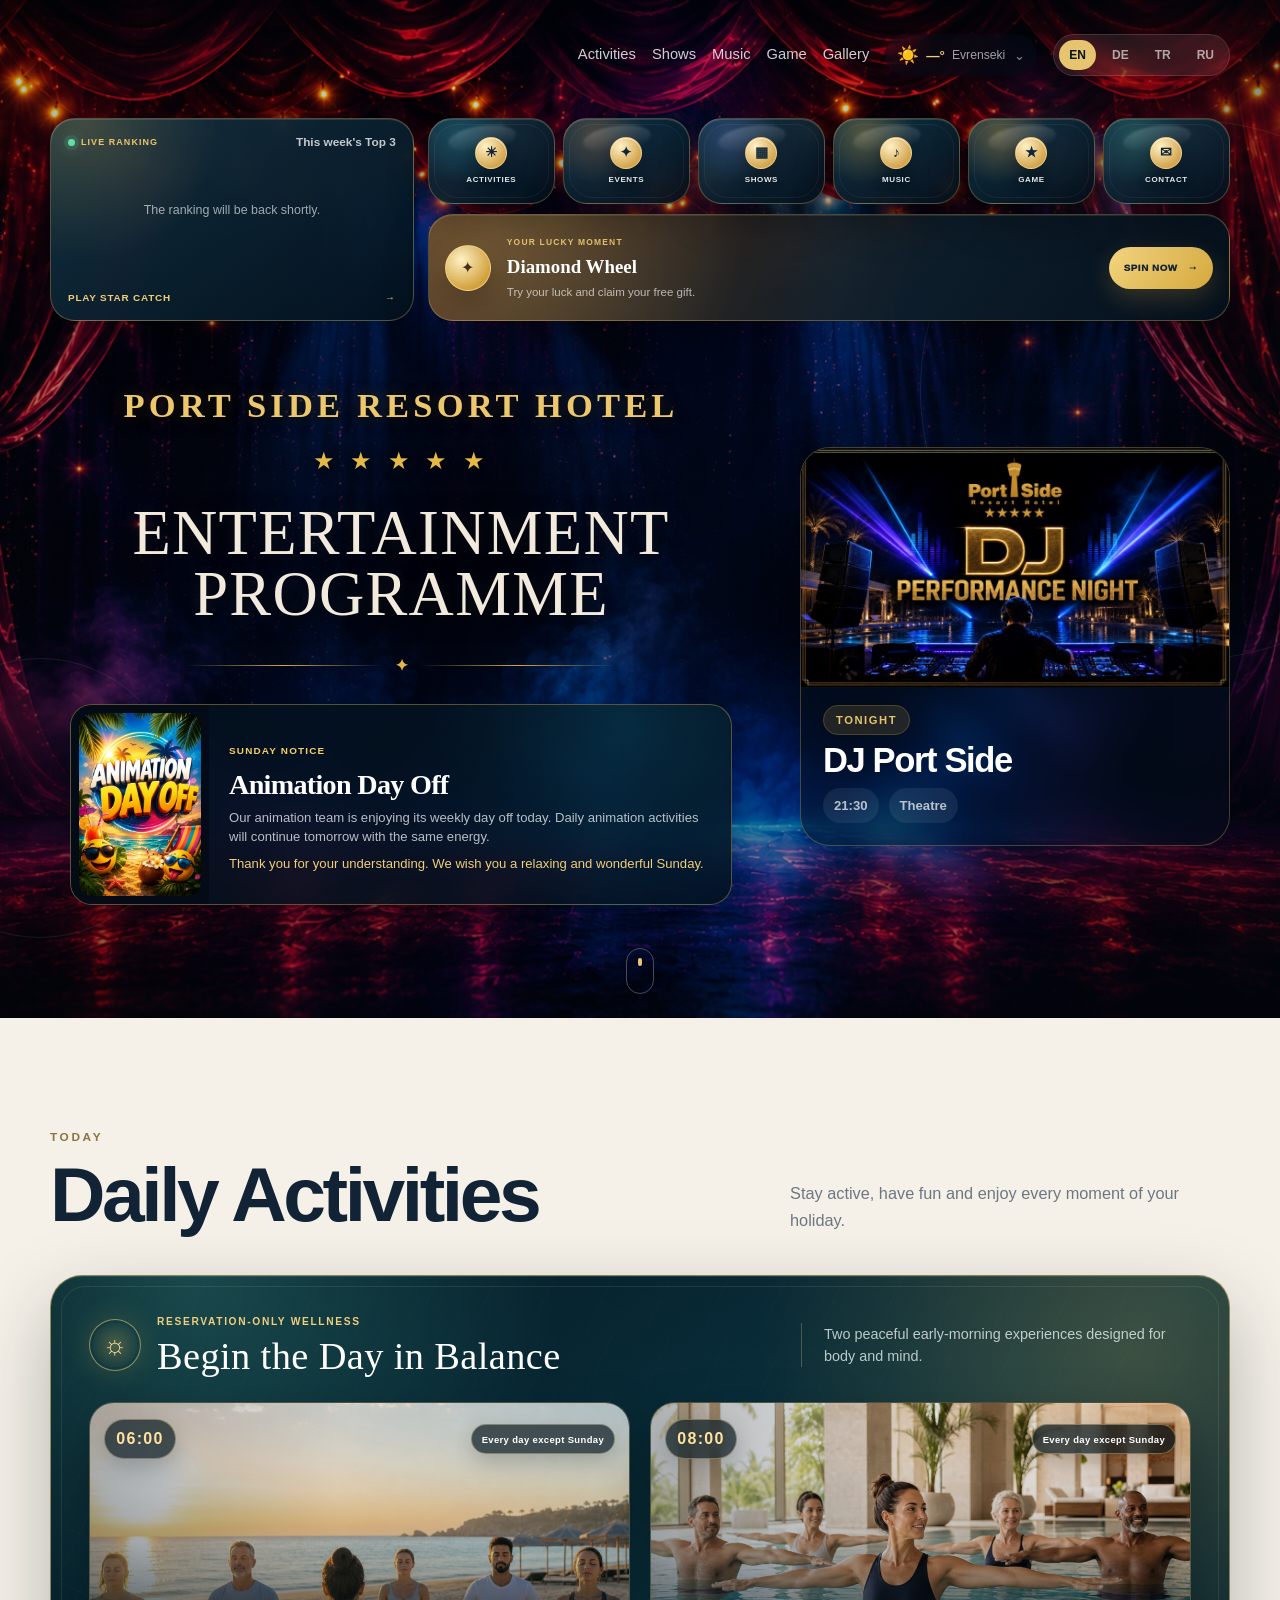
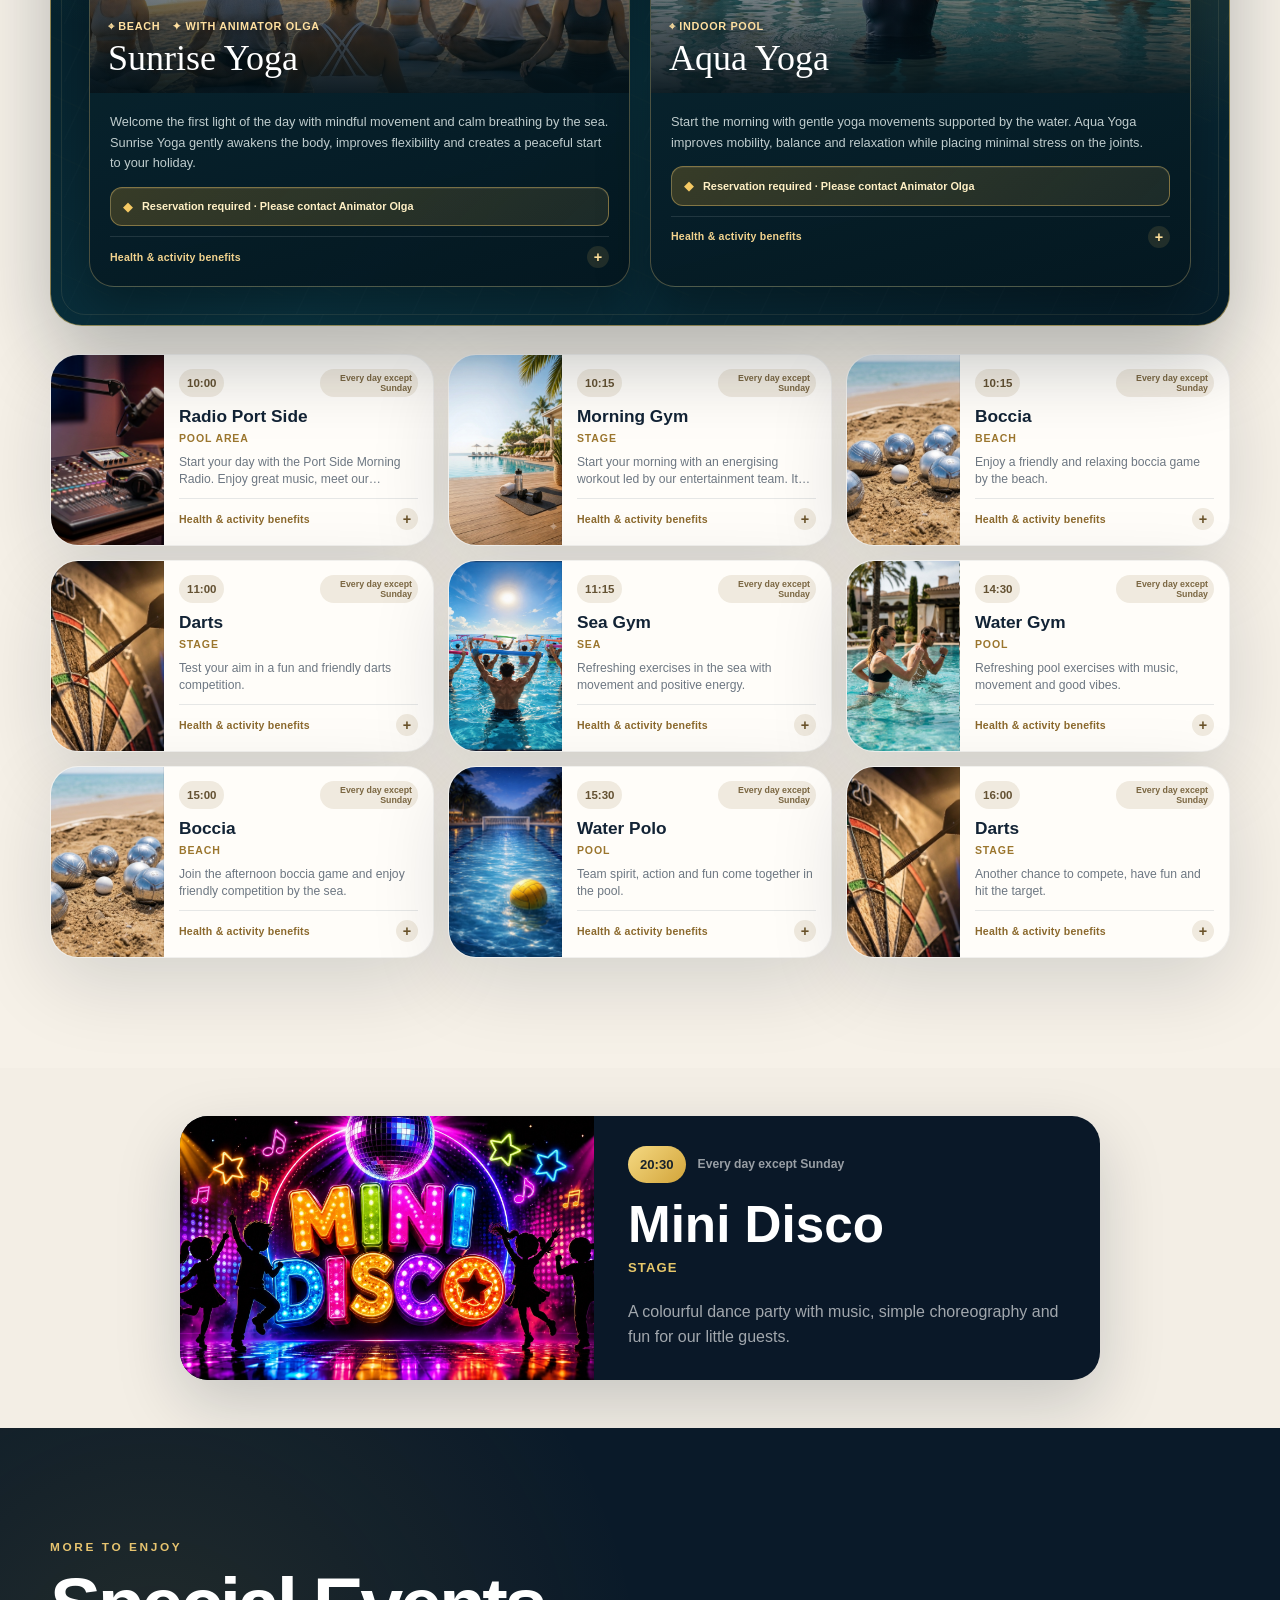
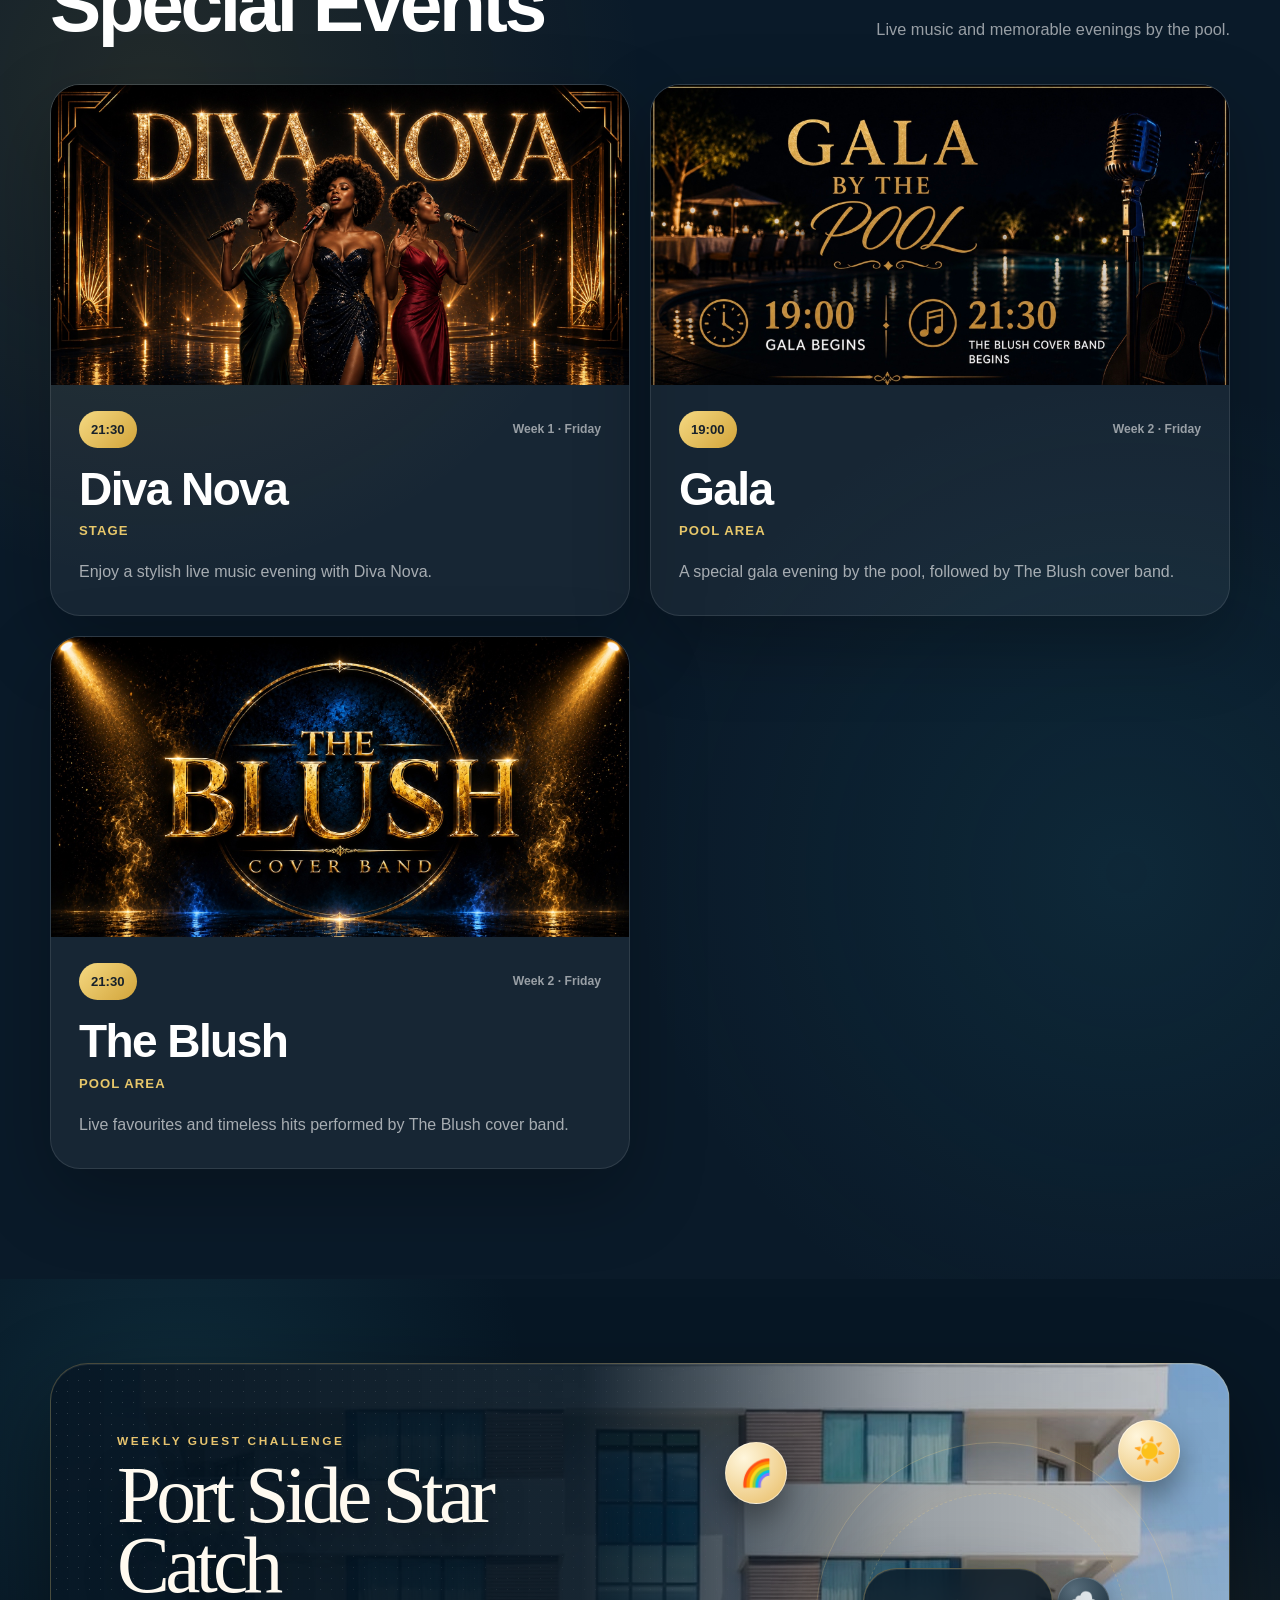
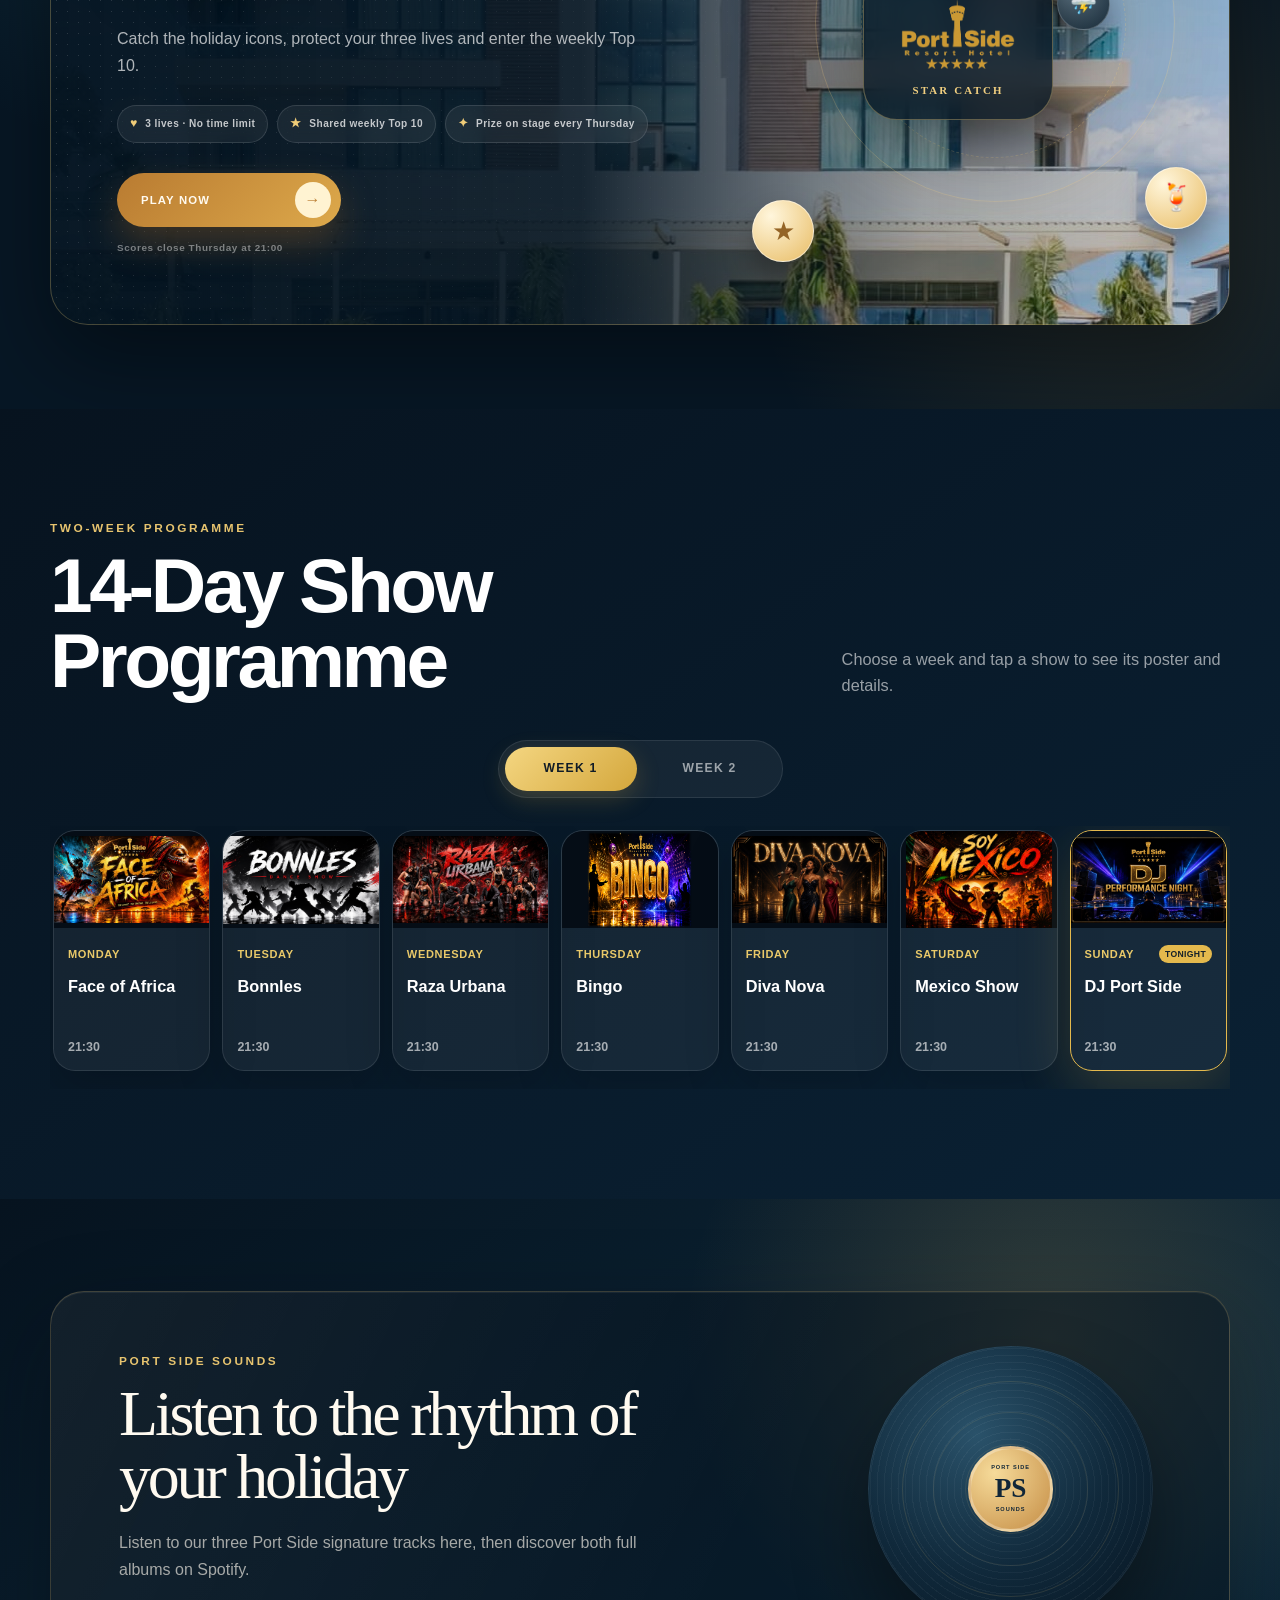
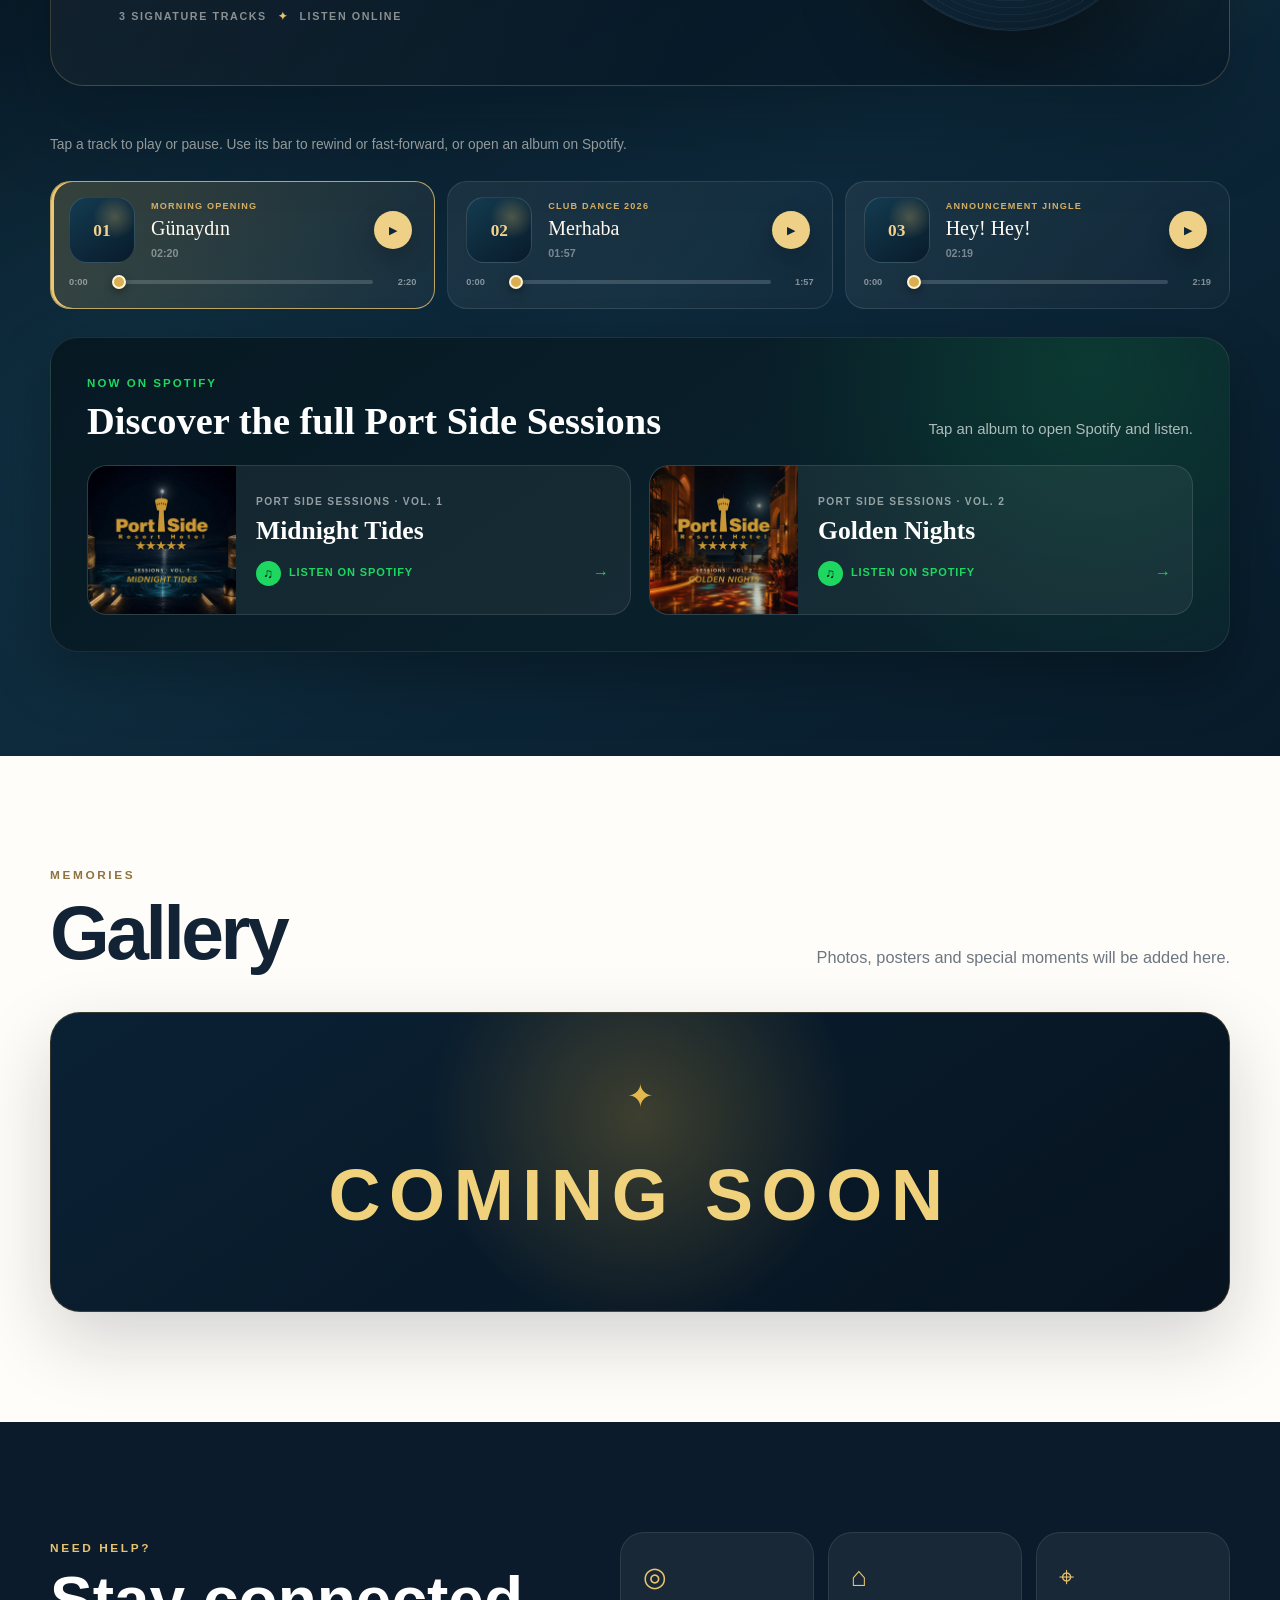
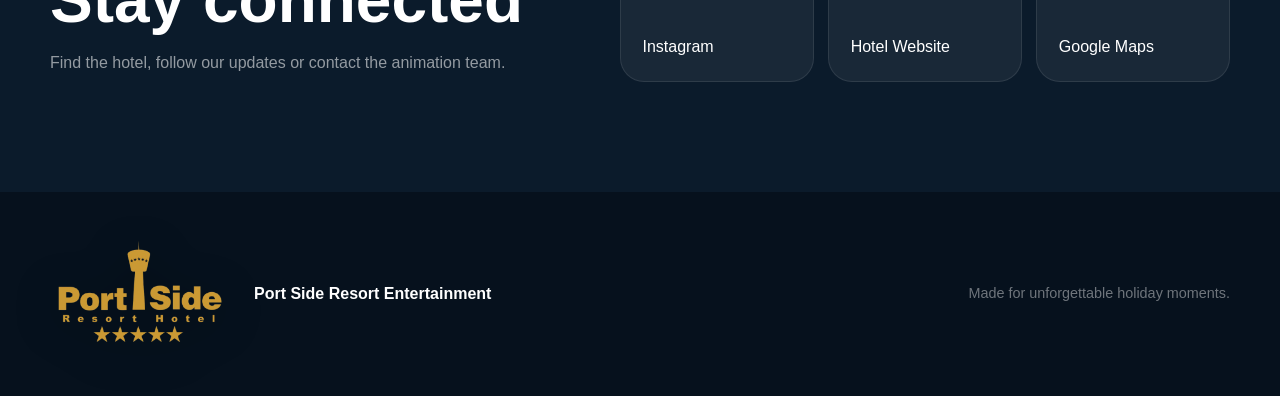
==== index.html @ 5db1e6c6 "Hide Happy Hour after final event" ====
<!DOCTYPE html>
<html lang="de">
<head>
  <meta charset="UTF-8" />
  <meta name="viewport" content="width=device-width, initial-scale=1.0" />
  <meta name="theme-color" content="#07131f" />
  <meta name="description" content="Port Side Resort entertainment, daily activities and evening shows." />
  <title>Port Side Resort Entertainment</title>

  <link rel="manifest" href="manifest.json" />
  <link rel="icon" href="logo.png" />
  <link rel="apple-touch-icon" href="logo.png" />
  <link rel="stylesheet" href="style.css?v=52" />
</head>
<body>
  <div class="page-glow glow-one"></div>
  <div class="page-glow glow-two"></div>

  <header class="hero" id="home">
    <nav class="nav shell">
      <div class="nav-spacer" aria-hidden="true"></div>

      <div class="nav-actions">
        <a href="#activities" class="nav-link" data-i18n="navActivities">Activities</a>
        <a href="#shows" class="nav-link" data-i18n="navShows">Shows</a>
        <a href="#music" class="nav-link" data-i18n="navMusic">Music</a>
        <a href="#game" class="nav-link" data-i18n="navGame">Game</a>
        <a href="#gallery" class="nav-link" data-i18n="navGallery">Gallery</a>

        <div class="nav-weather-wrap">
          <button class="nav-weather" id="weatherToggle" type="button" aria-expanded="false" aria-controls="weatherDetails">
            <span class="nav-weather-icon" id="navWeatherIcon">☀️</span>
            <span class="nav-weather-temp" id="navWeatherTemp">—°</span>
            <span class="nav-weather-place">Evrenseki</span>
            <span class="nav-weather-arrow">⌄</span>
          </button>

          <div class="weather-details" id="weatherDetails" aria-live="polite">
            <div class="weather-details-head">
              <div>
                <strong>Evrenseki · Antalya</strong>
                <span id="weatherConditionSmall">—</span>
              </div>
              <span id="weatherUpdatedSmall">—</span>
            </div>

            <div class="weather-detail-grid">
              <div>
                <span data-i18n="humidity">Humidity</span>
                <strong id="weatherHumidity">—</strong>
              </div>
              <div>
                <span data-i18n="wind">Wind</span>
                <strong id="weatherWind">—</strong>
              </div>
              <div>
                <span data-i18n="sunrise">Sunrise</span>
                <strong id="weatherSunrise">—</strong>
              </div>
              <div>
                <span data-i18n="sunset">Sunset</span>
                <strong id="weatherSunset">—</strong>
              </div>
            </div>
          </div>
        </div>

        <div class="lang-switcher" aria-label="Language selector">
          <button type="button" data-lang="en" class="lang-btn active">EN</button>
          <button type="button" data-lang="de" class="lang-btn">DE</button>
          <button type="button" data-lang="tr" class="lang-btn">TR</button>
          <button type="button" data-lang="ru" class="lang-btn">RU</button>
        </div>
      </div>
    </nav>

    <div class="hero-tools shell">
      <aside class="leaderboard-preview" aria-labelledby="leaderboardPreviewTitle">
        <div class="leaderboard-preview-head">
          <div>
            <span class="leaderboard-live-dot" aria-hidden="true"></span>
            <span data-i18n="leaderboardKicker">LIVE RANKING</span>
          </div>
          <strong id="leaderboardPreviewTitle" data-i18n="leaderboardTitle">This week's Top 3</strong>
        </div>

        <ol class="leaderboard-preview-list" id="leaderboardPreviewList" aria-live="polite">
          <li class="leaderboard-preview-status" data-i18n="leaderboardLoading">Loading ranking…</li>
        </ol>

        <a class="leaderboard-preview-link" href="https://port-side-star-catch.cream-melon-9853.chatgpt.site/game/">
          <span data-i18n="leaderboardButton">PLAY STAR CATCH</span>
          <span aria-hidden="true">→</span>
        </a>
      </aside>

      <div class="hero-quick-area">
        <nav class="section-shortcuts section-shortcuts-compact" aria-label="Site sections">
          <div class="section-shortcuts-track">
            <a href="#activities" class="section-shortcut">
              <span class="section-shortcut-icon" aria-hidden="true">☀</span>
              <strong data-i18n="quickActivities">Activities</strong>
            </a>
            <a href="#special-events" class="section-shortcut">
              <span class="section-shortcut-icon" aria-hidden="true">✦</span>
              <strong data-i18n="quickEvents">Events</strong>
            </a>
            <a href="#shows" class="section-shortcut">
              <span class="section-shortcut-icon" aria-hidden="true">▦</span>
              <strong data-i18n="quickProgramme">Shows</strong>
            </a>
            <a href="#music" class="section-shortcut">
              <span class="section-shortcut-icon" aria-hidden="true">♪</span>
              <strong data-i18n="quickMusic">Music</strong>
            </a>
            <a href="#game" class="section-shortcut">
              <span class="section-shortcut-icon" aria-hidden="true">★</span>
              <strong data-i18n="quickGame">Game</strong>
            </a>
            <a href="#contact" class="section-shortcut">
              <span class="section-shortcut-icon" aria-hidden="true">✉</span>
              <strong data-i18n="quickContact">Contact</strong>
            </a>
          </div>
        </nav>

        <article class="wheel-promo">
          <div class="wheel-promo-icon" aria-hidden="true">✦</div>
          <div class="wheel-promo-copy">
            <span data-i18n="wheelKicker">YOUR LUCKY MOMENT</span>
            <strong data-i18n="wheelTitle">Diamond Wheel</strong>
            <p data-i18n="wheelIntro">Try your luck and claim your free gift.</p>
          </div>
          <a class="wheel-promo-button" id="wheelPromoButton" href="https://port-side-star-catch.cream-melon-9853.chatgpt.site/wheel/?lang=de">
            <span data-i18n="wheelButton">SPIN NOW</span>
            <span aria-hidden="true">→</span>
          </a>
        </article>
      </div>
    </div>

    <div class="hero-orb orb-one"></div>
    <div class="hero-orb orb-two"></div>

    <div class="hero-content shell">
      <div class="hero-copy stage-copy">
        <div class="stage-title-wrap">
          <p class="stage-hotel" data-i18n="hotelName">PORT SIDE RESORT HOTEL</p>

          <div class="stage-stars" aria-label="5 stars">★ ★ ★ ★ ★</div>

          <h1 data-i18n="entertainmentProgramme">
            ENTERTAINMENT<br>PROGRAMME
          </h1>

          <div class="stage-ornament">
            <span></span><b>✦</b><span></span>
          </div>

          <aside class="sunday-dayoff-card" id="sundayDayOffNotice" hidden>
            <div class="sunday-dayoff-image">
              <img src="sunday-animation-day-off.jpg" alt="Animation Day Off" />
            </div>
            <div class="sunday-dayoff-copy">
              <span class="sunday-dayoff-kicker" data-i18n="dayOffKicker">SUNDAY NOTICE</span>
              <h2 data-i18n="dayOffTitle">Animation Day Off</h2>
              <p data-i18n="dayOffDescription">
                Our animation team is enjoying its weekly day off today. Daily animation activities will continue tomorrow with the same energy.
              </p>
              <p class="sunday-dayoff-note" data-i18n="dayOffNote">
                Thank you for your understanding. We wish you a relaxing and wonderful Sunday.
              </p>
            </div>
          </aside>
        </div>
      </div>

      <div class="hero-side">
        <article class="tonight-card glass-card">
          <div class="tonight-poster" id="tonightPoster">
            <span class="tonight-poster-text" data-i18n="posterPlaceholder">Tonight's poster will appear here</span>
          </div>

          <div class="tonight-info">
            <span class="show-badge" data-i18n="tonight">TONIGHT</span>
            <h2 id="tonightShowTitle">Tonight's Show</h2>
            <div class="tonight-meta">
              <span id="tonightShowTime">21:30</span>
              <span id="tonightShowLocation" data-i18n="theatre">Theatre</span>
            </div>
          </div>
        </article>
      </div>
    </div>

    <a class="scroll-indicator" href="#activities" aria-label="Scroll to activities">
      <span></span>
    </a>
  </header>

  <main>
    <section id="activities" class="section light-section">
      <div class="shell">
        <div class="section-heading split-heading">
          <div>
            <p class="section-kicker" data-i18n="today">TODAY</p>
            <h2 data-i18n="activitiesTitle">Daily Activities</h2>
          </div>
          <p class="section-intro" data-i18n="activitiesIntro">
            Stay active, have fun and enjoy every moment of your holiday.
          </p>
        </div>

        <div class="wellness-feature" id="wellnessFeature"></div>
        <div class="activity-grid" id="activityGrid"></div>
      </div>
    </section>

    <section id="mini-disco" class="mini-disco-section">
      <div class="shell">
        <article class="mini-disco-strip">
          <div class="mini-disco-image">
            <img src="event-mini-disco.jpg" alt="Mini Disco" />
          </div>
          <div class="mini-disco-content">
            <div class="mini-disco-meta">
              <span class="special-event-time">20:30</span>
              <span data-i18n="exceptSunday">Every day except Sunday</span>
            </div>
            <h2 data-i18n="miniDiscoTitle">Mini Disco</h2>
            <p class="special-event-location" data-i18n="stage">Stage</p>
            <p data-i18n="miniDiscoDesc">A colourful dance party with music and fun for our little guests.</p>
          </div>
        </article>
      </div>
    </section>

    <section id="special-events" class="section special-events-section">
      <div class="shell">
        <div class="section-heading split-heading">
          <div>
            <p class="section-kicker gold" data-i18n="specialEventsKicker">MORE TO ENJOY</p>
            <h2 data-i18n="specialEventsTitle">Special Events</h2>
          </div>
          <p class="section-intro muted" data-i18n="specialEventsIntro">
            Music, dancing and unforgettable holiday moments for every age.
          </p>
        </div>

        <div class="special-events-grid">
          <article
            class="special-event-card happy-hour-event"
            data-hide-after="2026-08-28T00:00:00+03:00"
          >
            <div class="special-event-poster portrait-poster">
              <img src="event-happy-hour.jpg" alt="Happy Hour" />
            </div>
            <div class="special-event-content">
              <div class="special-event-topline">
                <span class="special-event-time">15:30</span>
                <span class="special-event-frequency" data-i18n="everyThursday">Every Thursday</span>
              </div>
              <h3 data-i18n="happyHourTitle">Happy Hour</h3>
              <p class="special-event-location" data-i18n="beachBar">Beach Bar</p>
              <p data-i18n="happyHourDesc">Music at the Beach Bar with DJ, live percussion and saxophone.</p>
              <span class="weather-note" data-i18n="weatherPermitting">Weather permitting</span>
            </div>
          </article>

          <article class="special-event-card">
            <div class="special-event-poster landscape-poster">
              <img src="show-week1-diva-nova.jpg" alt="Diva Nova" />
            </div>
            <div class="special-event-content">
              <div class="special-event-topline">
                <span class="special-event-time">21:30</span>
                <span class="special-event-frequency" data-i18n="weekOneFriday">Week 1 · Friday</span>
              </div>
              <h3>Diva Nova</h3>
              <p class="special-event-location" data-i18n="stage">Stage</p>
              <p data-i18n="divaNovaDesc">Enjoy a stylish live music evening with Diva Nova.</p>
            </div>
          </article>

          <article class="special-event-card">
            <div class="special-event-poster landscape-poster">
              <img src="show-week2-gala.jpg" alt="Gala" />
            </div>
            <div class="special-event-content">
              <div class="special-event-topline">
                <span class="special-event-time">19:00</span>
                <span class="special-event-frequency" data-i18n="weekTwoFriday">Week 2 · Friday</span>
              </div>
              <h3 data-i18n="galaTitle">Gala</h3>
              <p class="special-event-location" data-i18n="poolArea">Pool Area</p>
              <p data-i18n="galaDesc">A special gala evening by the pool, followed by The Blush cover band.</p>
            </div>
          </article>

          <article class="special-event-card">
            <div class="special-event-poster landscape-poster">
              <img src="event-the-blush.jpg" alt="The Blush Cover Band" />
            </div>
            <div class="special-event-content">
              <div class="special-event-topline">
                <span class="special-event-time">21:30</span>
                <span class="special-event-frequency" data-i18n="weekTwoFriday">Week 2 · Friday</span>
              </div>
              <h3 data-i18n="theBlushTitle">The Blush</h3>
              <p class="special-event-location" data-i18n="poolArea">Pool Area</p>
              <p data-i18n="theBlushDesc">Live favourites and timeless hits performed by The Blush cover band.</p>
            </div>
          </article>
        </div>
      </div>
    </section>

    <section id="game" class="game-invite-section">
      <div class="shell">
        <article class="game-invite-card">
          <div class="game-invite-copy">
            <p class="section-kicker gold" data-i18n="gameKicker">WEEKLY GUEST CHALLENGE</p>
            <h2 data-i18n="gameTitle">Port Side Star Catch</h2>
            <p class="game-invite-intro" data-i18n="gameIntro">
              Catch the holiday icons, protect your three lives and enter the weekly Top 10.
            </p>

            <div class="game-rule-list">
              <span><b aria-hidden="true">♥</b><strong data-i18n="gameRuleLives">3 lives · No time limit</strong></span>
              <span><b aria-hidden="true">★</b><strong data-i18n="gameRuleWeekly">Shared weekly Top 10</strong></span>
              <span><b aria-hidden="true">✦</b><strong data-i18n="gameRulePrize">Prize on stage every Thursday</strong></span>
            </div>

            <a class="game-launch-button" href="https://port-side-star-catch.cream-melon-9853.chatgpt.site">
              <span data-i18n="gameButton">PLAY NOW</span>
              <span aria-hidden="true">→</span>
            </a>
            <small class="game-deadline" data-i18n="gameClose">Scores close Thursday at 21:00</small>
          </div>

          <div class="game-invite-visual" aria-hidden="true">
            <div class="game-preview-halo halo-a"></div>
            <div class="game-preview-halo halo-b"></div>
            <span class="game-preview-item rainbow">🌈</span>
            <span class="game-preview-item sun">☀️</span>
            <span class="game-preview-item cocktail">🍹</span>
            <span class="game-preview-item star">★</span>
            <span class="game-preview-item storm">⛈️</span>
            <div class="game-preview-logo">
              <img src="hotel-logo-gold.png" alt="" />
              <strong>STAR CATCH</strong>
            </div>
          </div>
        </article>
      </div>
    </section>

    <section id="shows" class="section dark-section">
      <div class="shell">
        <div class="section-heading split-heading">
          <div>
            <p class="section-kicker gold" data-i18n="showProgrammeKicker">TWO-WEEK PROGRAMME</p>
            <h2 data-i18n="showsTitle">14-Day Show Programme</h2>
          </div>
          <p class="section-intro muted" data-i18n="showsIntro">
            Choose a week and tap a show to see its poster and details.
          </p>
        </div>

        <div class="programme-tabs" role="tablist" aria-label="Show programme weeks">
          <button class="programme-tab active" id="week1Tab" type="button" role="tab" data-week="0" aria-selected="true" data-i18n="weekOne">WEEK 1</button>
          <button class="programme-tab" id="week2Tab" type="button" role="tab" data-week="1" aria-selected="false" data-i18n="weekTwo">WEEK 2</button>
        </div>

        <div class="show-programme-grid" id="showProgrammeGrid" role="tabpanel" aria-live="polite"></div>
      </div>
    </section>

    <dialog class="show-modal" id="showModal" aria-labelledby="showModalTitle">
      <button class="show-modal-close" id="showModalClose" type="button" aria-label="Close">×</button>
      <div class="show-modal-poster" id="showModalPoster">
        <span data-i18n="posterComingSoon">Poster coming soon</span>
      </div>
      <div class="show-modal-content">
        <span class="show-badge" id="showModalDay">MONDAY</span>
        <h3 id="showModalTitle">Show</h3>
        <p id="showModalDescription"></p>
        <div class="show-modal-time">
          <span data-i18n="timeLabel">TIME</span>
          <strong id="showModalTime">21:30</strong>
        </div>
      </div>
    </dialog>

    <section id="music" class="music-library-section">
      <div class="shell">
        <div class="music-library-hero">
          <div class="music-library-copy">
            <p class="section-kicker gold" data-i18n="musicKicker">PORT SIDE SOUNDS</p>
            <h2 data-i18n="musicTitle">Listen to the rhythm of your holiday</h2>
            <p data-i18n="musicIntro">Listen to our three Port Side signature tracks here, then discover both full albums on Spotify.</p>
            <div class="music-library-meta">
              <span data-i18n="musicTrackCount">3 SIGNATURE TRACKS</span>
              <span aria-hidden="true">✦</span>
              <span data-i18n="musicListenOnly">LISTEN ONLINE</span>
            </div>
          </div>

          <div class="music-library-disc" aria-hidden="true">
            <div class="music-library-rings"></div>
            <div class="music-library-label">
              <small>PORT SIDE</small>
              <strong>PS</strong>
              <span>SOUNDS</span>
            </div>
          </div>
        </div>

        <div class="music-library-toolbar">
          <p data-i18n="musicCollectionHint">Choose a track or open an album on Spotify.</p>
        </div>

        <div class="music-track-grid">
          <article class="music-track-card active" data-main-track="0" data-music-category="signature">
            <button class="music-track-toggle" type="button" data-track-toggle="0" aria-pressed="false">
              <span class="music-track-number">01</span>
              <span class="music-track-copy"><small data-i18n="musicMorningType">MORNING OPENING</small><strong>Günaydın</strong><em>02:20</em></span>
              <span class="music-track-play" aria-hidden="true">▶</span>
            </button>
            <div class="music-track-seek-wrap">
              <span data-track-current="0">0:00</span>
              <input class="music-track-seek" data-main-seek="0" type="range" min="0" max="100" step="0.1" value="0" aria-label="Günaydın track position" />
              <span>2:20</span>
            </div>
          </article>
          <article class="music-track-card" data-main-track="1" data-music-category="signature">
            <button class="music-track-toggle" type="button" data-track-toggle="1" aria-pressed="false">
              <span class="music-track-number">02</span>
              <span class="music-track-copy"><small data-i18n="musicClubType">CLUB DANCE 2026</small><strong>Merhaba</strong><em>01:57</em></span>
              <span class="music-track-play" aria-hidden="true">▶</span>
            </button>
            <div class="music-track-seek-wrap">
              <span data-track-current="1">0:00</span>
              <input class="music-track-seek" data-main-seek="1" type="range" min="0" max="100" step="0.1" value="0" aria-label="Merhaba track position" />
              <span>1:57</span>
            </div>
          </article>
          <article class="music-track-card" data-main-track="2" data-music-category="signature">
            <button class="music-track-toggle" type="button" data-track-toggle="2" aria-pressed="false">
              <span class="music-track-number">03</span>
              <span class="music-track-copy"><small data-i18n="musicAnonsType">ANNOUNCEMENT JINGLE</small><strong>Hey! Hey!</strong><em>02:19</em></span>
              <span class="music-track-play" aria-hidden="true">▶</span>
            </button>
            <div class="music-track-seek-wrap">
              <span data-track-current="2">0:00</span>
              <input class="music-track-seek" data-main-seek="2" type="range" min="0" max="100" step="0.1" value="0" aria-label="Hey! Hey! track position" />
              <span>2:19</span>
            </div>
          </article>
        </div>

        <audio id="mainMusicAudio" preload="metadata" controlsList="nodownload noplaybackrate" disablePictureInPicture></audio>

        <section class="spotify-collection" aria-labelledby="spotifyCollectionTitle">
          <div class="spotify-collection-heading">
            <div>
              <p class="spotify-kicker" data-i18n="spotifyKicker">NOW ON SPOTIFY</p>
              <h3 id="spotifyCollectionTitle" data-i18n="spotifyTitle">Discover the full Port Side Sessions</h3>
            </div>
            <p data-i18n="spotifyIntro">Tap an album to open Spotify and listen.</p>
          </div>

          <div class="spotify-album-grid">
            <a class="spotify-album-card" href="https://open.spotify.com/intl-tr/album/64u5HgMMze9xzkSp4jM4E4?si=cgeeK0NfR_Wn69G534lNKw" target="_blank" rel="noopener noreferrer">
              <img src="spotify-midnight-tides.jpg" alt="Port Side Sessions, Vol. 1: Midnight Tides" loading="lazy">
              <span class="spotify-album-copy">
                <small>PORT SIDE SESSIONS · VOL. 1</small>
                <strong>Midnight Tides</strong>
                <span class="spotify-open"><span aria-hidden="true">♫</span><span data-i18n="spotifyListen">LISTEN ON SPOTIFY</span><b aria-hidden="true">→</b></span>
              </span>
            </a>

            <a class="spotify-album-card" href="https://open.spotify.com/intl-tr/album/3mgCXVR6hGPjkL4NmuDcLR?si=LwRLTn-NQbqN0eRDutttLQ" target="_blank" rel="noopener noreferrer">
              <img src="spotify-golden-nights.jpg" alt="Port Side Sessions, Vol. 2: Golden Nights" loading="lazy">
              <span class="spotify-album-copy">
                <small>PORT SIDE SESSIONS · VOL. 2</small>
                <strong>Golden Nights</strong>
                <span class="spotify-open"><span aria-hidden="true">♫</span><span data-i18n="spotifyListen">LISTEN ON SPOTIFY</span><b aria-hidden="true">→</b></span>
              </span>
            </a>
          </div>
        </section>
      </div>
    </section>

    <section id="gallery" class="section gallery-section">
      <div class="shell">
        <div class="section-heading split-heading">
          <div>
            <p class="section-kicker" data-i18n="memories">MEMORIES</p>
            <h2 data-i18n="galleryTitle">Gallery</h2>
          </div>
          <p class="section-intro" data-i18n="galleryIntro">
            Photos, posters and special moments will be added here.
          </p>
        </div>

        <div class="gallery-coming-soon">
          <span class="gallery-coming-icon">✦</span>
          <strong data-i18n="galleryComingSoon">COMING SOON</strong>
        </div>
      </div>
    </section>

    <section id="contact" class="section contact-section">
      <div class="shell contact-shell">
        <div>
          <p class="section-kicker gold" data-i18n="help">NEED HELP?</p>
          <h2 data-i18n="contactTitle">Stay connected</h2>
          <p data-i18n="contactText">
            Find the hotel, follow our updates or contact the animation team.
          </p>
        </div>

        <div class="contact-grid">
          <a href="https://www.instagram.com/portsideresort/" class="contact-card" target="_blank" rel="noopener noreferrer">
            <span class="contact-icon">◎</span>
            <span>Instagram</span>
          </a>
          <a href="https://sideporthotel.com/" class="contact-card" target="_blank" rel="noopener noreferrer">
            <span class="contact-icon">⌂</span>
            <span data-i18n="hotelWebsite">Hotel Website</span>
          </a>
          <a href="https://www.google.com/maps/search/?api=1&amp;query=36.8080896%2C31.3445881" class="contact-card" target="_blank" rel="noopener noreferrer">
            <span class="contact-icon">⌖</span>
            <span>Google Maps</span>
          </a>
        </div>
      </div>
    </section>
  </main>

  <footer>
    <div class="shell footer-content">
      <img src="hotel-logo-gold.png" alt="Port Side Resort Hotel" class="footer-logo" />
      <p>Port Side Resort Entertainment</p>
      <p class="footer-note" data-i18n="footerNote">Made for unforgettable holiday moments.</p>
    </div>
  </footer>

  <script src="script.js?v=53"></script>
  <script src="music/main-player.js?v=52"></script>
  <!-- Cloudflare Web Analytics -->
  <script type="module" src="https://static.cloudflareinsights.com/beacon.min.js" data-cf-beacon='{"token":"b261336548f84659b75d9956d52f6413"}'></script>
  <!-- End Cloudflare Web Analytics -->
  <!-- GoatCounter Analytics -->
  <script data-goatcounter="https://portsideresort.goatcounter.com/count" async src="https://gc.zgo.at/count.js"></script>
  <!-- End GoatCounter Analytics -->
</body>
</html>
---- style.css ----
:root {
  --navy: #07131f;
  --navy-2: #0b1b2b;
  --navy-3: #10293d;
  --cream: #f6f1e8;
  --paper: #fffdf9;
  --gold: #d4a73c;
  --gold-soft: #e7c46f;
  --text: #122335;
  --muted: #6d7782;
  --white: #ffffff;
  --shadow: 0 24px 80px rgba(5, 20, 34, 0.14);
  --radius: 28px;
}

/* Spotify albums — compact Port Side music collection */
.music-library-section .music-track-grid {
  grid-template-columns: repeat(3, minmax(0, 1fr));
}

.spotify-collection {
  margin-top: 28px;
  padding: clamp(22px, 3.5vw, 36px);
  border: 1px solid rgba(255, 255, 255, 0.09);
  border-radius: 28px;
  background:
    radial-gradient(circle at 88% 8%, rgba(30, 215, 96, 0.14), transparent 30%),
    linear-gradient(145deg, rgba(7, 24, 34, 0.96), rgba(11, 36, 46, 0.92));
  box-shadow: 0 24px 60px rgba(0, 0, 0, 0.28);
}

.spotify-collection-heading {
  display: flex;
  align-items: end;
  justify-content: space-between;
  gap: 28px;
  margin-bottom: 24px;
}

.spotify-kicker {
  margin: 0 0 8px;
  color: #1ed760;
  font-size: 0.72rem;
  font-weight: 900;
  letter-spacing: 0.18em;
}

.spotify-collection-heading h3 {
  max-width: 680px;
  margin: 0;
  color: #fff;
  font-family: Georgia, "Times New Roman", serif;
  font-size: clamp(1.65rem, 3vw, 2.65rem);
  line-height: 1.05;
}

.spotify-collection-heading > p {
  max-width: 320px;
  margin: 0;
  color: rgba(255, 255, 255, 0.67);
  font-size: 0.93rem;
  line-height: 1.55;
}

.spotify-album-grid {
  display: grid;
  grid-template-columns: repeat(2, minmax(0, 1fr));
  gap: 18px;
}

.spotify-album-card {
  min-width: 0;
  display: grid;
  grid-template-columns: 148px minmax(0, 1fr);
  overflow: hidden;
  border: 1px solid rgba(255, 255, 255, 0.11);
  border-radius: 20px;
  color: #fff;
  background: rgba(255, 255, 255, 0.055);
  text-decoration: none;
  transition: transform 0.2s ease, border-color 0.2s ease, background 0.2s ease;
}

.spotify-album-card:hover,
.spotify-album-card:focus-visible {
  transform: translateY(-3px);
  border-color: rgba(30, 215, 96, 0.58);
  background: rgba(255, 255, 255, 0.085);
  outline: none;
}

.spotify-album-card > img {
  width: 148px;
  height: 148px;
  display: block;
  object-fit: cover;
}

.spotify-album-copy {
  min-width: 0;
  display: flex;
  flex-direction: column;
  justify-content: center;
  padding: 19px 20px;
}

.spotify-album-copy > small {
  color: rgba(255, 255, 255, 0.55);
  font-size: 0.64rem;
  font-weight: 900;
  letter-spacing: 0.13em;
}

.spotify-album-copy > strong {
  margin: 7px 0 16px;
  overflow: hidden;
  color: #fff;
  font-family: Georgia, "Times New Roman", serif;
  font-size: clamp(1.25rem, 2vw, 1.65rem);
  line-height: 1.05;
  text-overflow: ellipsis;
}

.spotify-open {
  display: flex;
  align-items: center;
  gap: 8px;
  color: #1ed760;
  font-size: 0.69rem;
  font-weight: 900;
  letter-spacing: 0.08em;
}

.spotify-open > span:first-child {
  width: 25px;
  height: 25px;
  display: grid;
  place-items: center;
  border-radius: 50%;
  color: #07170e;
  background: #1ed760;
  font-size: 0.82rem;
}

.spotify-open b {
  margin-left: auto;
  font-size: 1rem;
}

@media (max-width: 780px) {
  .music-library-section .music-track-grid {
    grid-template-columns: 1fr;
  }

  .spotify-collection-heading {
    align-items: start;
    flex-direction: column;
    gap: 10px;
  }

  .spotify-album-grid {
    grid-template-columns: 1fr;
  }

  .spotify-album-card {
    grid-template-columns: 120px minmax(0, 1fr);
  }

  .spotify-album-card > img {
    width: 120px;
    height: 120px;
  }

  .spotify-album-copy {
    padding: 14px 15px;
  }

  .spotify-album-copy > strong {
    margin-bottom: 11px;
  }
}

/* ===== COMPACT OPENING DASHBOARD + LIVE TOP 3 ===== */

.hero-tools {
  position: relative;
  z-index: 8;
  display: grid;
  grid-template-columns: minmax(280px, .78fr) minmax(0, 1.72fr);
  gap: 14px;
  align-items: stretch;
  padding-block: 8px;
}

.leaderboard-preview,
.wheel-promo {
  border: 1px solid rgba(236, 199, 112, .32);
  color: #fff;
  background:
    radial-gradient(circle at 8% 2%, rgba(222, 177, 79, .22), transparent 36%),
    linear-gradient(145deg, rgba(16, 50, 68, .94), rgba(4, 17, 29, .94));
  box-shadow: 0 18px 42px rgba(0, 0, 0, .34), inset 0 1px 0 rgba(255,255,255,.12);
  backdrop-filter: blur(16px);
  -webkit-backdrop-filter: blur(16px);
}

.leaderboard-preview {
  min-height: 203px;
  display: flex;
  flex-direction: column;
  padding: 16px 17px 14px;
  border-radius: 25px;
}

.leaderboard-preview-head {
  display: flex;
  align-items: flex-start;
  justify-content: space-between;
  gap: 13px;
  margin-bottom: 10px;
}

.leaderboard-preview-head > div {
  display: flex;
  align-items: center;
  gap: 6px;
  color: #e9c66f;
  font-size: .56rem;
  font-weight: 900;
  letter-spacing: .12em;
  white-space: nowrap;
}

.leaderboard-live-dot {
  width: 7px;
  height: 7px;
  border-radius: 50%;
  background: #62dfa4;
  box-shadow: 0 0 0 4px rgba(98, 223, 164, .12), 0 0 14px rgba(98, 223, 164, .7);
}

.leaderboard-preview-head > strong {
  max-width: 150px;
  color: rgba(255, 255, 255, .76);
  font-size: .74rem;
  line-height: 1.2;
  text-align: right;
}

.leaderboard-preview-list {
  display: grid;
  gap: 5px;
  margin: 0;
  padding: 0;
  list-style: none;
}

.leaderboard-preview-list > li:not(.leaderboard-preview-status) {
  min-height: 33px;
  display: grid;
  grid-template-columns: 25px minmax(0, 1fr) auto;
  align-items: center;
  gap: 8px;
  padding: 5px 9px 5px 5px;
  border-radius: 11px;
  background: rgba(255, 255, 255, .065);
  border: 1px solid rgba(255, 255, 255, .055);
}

.leaderboard-preview-rank {
  width: 24px;
  height: 24px;
  display: grid;
  place-items: center;
  border-radius: 8px;
  color: #152433;
  background: linear-gradient(145deg, #f5da8a, #c99835);
  font-size: .72rem;
  font-weight: 950;
}

.leaderboard-preview-name {
  overflow: hidden;
  font-size: .8rem;
  text-overflow: ellipsis;
  white-space: nowrap;
}

.leaderboard-preview-score {
  color: #f0cf78;
  font-size: .78rem;
}

.leaderboard-preview-status {
  min-height: 103px;
  display: grid;
  place-items: center;
  color: rgba(255,255,255,.62);
  font-size: .78rem;
  text-align: center;
}

.leaderboard-preview-link {
  display: flex;
  align-items: center;
  justify-content: space-between;
  gap: 10px;
  margin-top: auto;
  padding-top: 10px;
  color: #f0cf78;
  font-size: .62rem;
  font-weight: 900;
  letter-spacing: .08em;
  text-decoration: none;
}

.hero-quick-area {
  min-width: 0;
  display: grid;
  grid-template-rows: auto 1fr;
  gap: 10px;
}

.hero-tools .section-shortcuts {
  width: 100%;
  padding: 0;
}

.hero-tools .section-shortcuts-track {
  grid-template-columns: repeat(6, minmax(0, 1fr));
  gap: 8px;
  padding: 0;
}

.hero-tools .section-shortcut {
  min-height: 86px;
  gap: 7px;
  padding: 10px 6px;
  border-radius: 24px;
}

.hero-tools .section-shortcut-icon {
  width: 32px;
  height: 32px;
  font-size: .86rem;
}

.hero-tools .section-shortcut strong {
  font-size: .5rem;
  line-height: 1.1;
}

.wheel-promo {
  min-height: 106px;
  display: grid;
  grid-template-columns: 48px minmax(0, 1fr) auto;
  align-items: center;
  gap: 14px;
  padding: 13px 16px;
  border-radius: 25px;
  background:
    radial-gradient(circle at 8% 8%, rgba(244, 211, 126, .27), transparent 34%),
    linear-gradient(120deg, rgba(77, 47, 24, .95), rgba(13, 30, 42, .95) 62%, rgba(4, 17, 29, .95));
}

.wheel-promo-icon {
  width: 46px;
  height: 46px;
  display: grid;
  place-items: center;
  border: 1px solid rgba(255, 226, 151, .62);
  border-radius: 50%;
  color: #44301c;
  background: radial-gradient(circle at 35% 30%, #fff2c5, #d2a13d 72%);
  box-shadow: 0 8px 22px rgba(0,0,0,.28), 0 0 20px rgba(222, 177, 79, .15);
  font-family: Georgia, "Times New Roman", serif;
}

.wheel-promo-copy {
  min-width: 0;
}

.wheel-promo-copy > span {
  display: block;
  color: #e9c66f;
  font-size: .53rem;
  font-weight: 900;
  letter-spacing: .14em;
}

.wheel-promo-copy > strong {
  display: block;
  margin: 3px 0 2px;
  font-family: Georgia, "Times New Roman", serif;
  font-size: 1.18rem;
}

.wheel-promo-copy p {
  margin: 0;
  overflow: hidden;
  color: rgba(255,255,255,.66);
  font-size: .72rem;
  line-height: 1.25;
  text-overflow: ellipsis;
  white-space: nowrap;
}

.wheel-promo-button {
  min-height: 42px;
  display: inline-flex;
  align-items: center;
  gap: 10px;
  padding: 0 15px;
  border-radius: 999px;
  color: #152433;
  background: linear-gradient(135deg, #f4d681, #d4a73c);
  box-shadow: 0 9px 24px rgba(212, 167, 60, .22);
  font-size: .61rem;
  font-weight: 950;
  letter-spacing: .06em;
  text-decoration: none;
  white-space: nowrap;
}

.wheel-promo-button:hover,
.wheel-promo-button:focus-visible,
.leaderboard-preview-link:hover,
.leaderboard-preview-link:focus-visible {
  filter: brightness(1.08);
  outline: none;
}

.hero-tools + .hero-orb + .hero-orb + .hero-content,
.hero-content {
  min-height: calc(100svh - 330px);
  padding-top: 30px;
}

/* ===== COMPACT DAILY ACTIVITY CARDS ===== */

.activity-grid {
  gap: 14px !important;
}

.activity-card-visual {
  min-height: 190px !important;
  display: grid !important;
  grid-template-columns: minmax(100px, .42fr) minmax(0, 1fr) !important;
  align-items: stretch;
}

.activity-image {
  height: 100%;
  min-height: 190px;
  aspect-ratio: auto;
  border-right: 1px solid rgba(16, 41, 61, 0.08);
  border-bottom: 0;
}

.activity-card-body {
  min-width: 0;
  padding: 14px 15px;
}

.activity-card-head {
  align-items: center;
  gap: 6px;
  margin-bottom: 10px;
}

.activity-time {
  padding: 5px 8px;
  font-size: .72rem;
}

.activity-frequency {
  max-width: 98px;
  padding: 4px 6px;
  font-size: .55rem;
  line-height: 1.15;
}

.activity-card-visual h3 {
  margin-bottom: 4px;
  font-size: 1.08rem;
}

.activity-location {
  margin-bottom: 7px;
  font-size: .66rem !important;
}

.activity-description {
  display: -webkit-box;
  overflow: hidden;
  font-size: .76rem !important;
  line-height: 1.4;
  -webkit-box-orient: vertical;
  -webkit-line-clamp: 2;
}

.activity-benefits {
  margin-top: 10px;
  padding-top: 9px;
}

.activity-benefits summary {
  gap: 8px;
  font-size: .66rem;
}

.activity-benefits summary::after {
  width: 22px;
  height: 22px;
  font-size: .9rem;
}

@media (max-width: 820px) {
  .hero-tools {
    grid-template-columns: 1fr;
  }

  .leaderboard-preview {
    min-height: 0;
  }

  .hero-tools + .hero-orb + .hero-orb + .hero-content,
  .hero-content {
    min-height: auto;
  }
}

@media (max-width: 700px) {
  .hero-tools {
    width: min(100% - 20px, 1180px);
    gap: 9px;
    padding-block: 3px;
  }

  .leaderboard-preview {
    padding: 13px 13px 11px;
    border-radius: 20px;
  }

  .leaderboard-preview-head {
    margin-bottom: 8px;
  }

  .leaderboard-preview-status {
    min-height: 80px;
  }

  .leaderboard-preview-link {
    padding-top: 8px;
  }

  .hero-tools .section-shortcuts {
    width: 100%;
    margin: 0;
    padding: 0;
  }

  .hero-tools .section-shortcuts-track {
    grid-template-columns: repeat(6, minmax(0, 1fr));
    gap: 3px;
    padding: 0;
  }

  .hero-tools .section-shortcut {
    min-width: 0;
    min-height: 66px;
    padding: 6px 2px;
    border-radius: 20px;
  }

  .hero-tools .section-shortcut-icon {
    width: 23px;
    height: 23px;
    font-size: .66rem;
  }

  .hero-tools .section-shortcut strong {
    font-size: .4rem;
  }

  .wheel-promo {
    min-height: 94px;
    grid-template-columns: 38px minmax(0, 1fr) auto;
    gap: 9px;
    padding: 10px;
    border-radius: 20px;
  }

  .wheel-promo-icon {
    width: 36px;
    height: 36px;
  }

  .wheel-promo-copy > strong {
    font-size: .94rem;
  }

  .wheel-promo-copy p {
    max-width: 190px;
    font-size: .62rem;
    white-space: normal;
  }

  .wheel-promo-button {
    min-height: 38px;
    padding: 0 10px;
    font-size: .5rem;
  }

  .activity-card-visual {
    min-height: 150px !important;
    grid-template-columns: 94px minmax(0, 1fr) !important;
  }

  .activity-image {
    min-height: 150px;
  }

  .activity-card-body {
    padding: 12px;
  }

  .activity-frequency {
    max-width: 86px;
  }
}

/* Wellness showcase — cinematic presentation */
.wellness-feature {
  padding: clamp(22px, 3.6vw, 38px);
  border-color: rgba(227, 191, 104, .58);
  border-radius: 32px;
  background:
    radial-gradient(circle at 12% 0%, rgba(81, 205, 187, .26), transparent 30%),
    radial-gradient(circle at 92% 12%, rgba(239, 185, 75, .22), transparent 31%),
    linear-gradient(145deg, #041721 0%, #0a3340 55%, #061d29 100%);
  box-shadow:
    0 30px 80px rgba(2, 18, 27, .28),
    inset 0 1px 0 rgba(255, 255, 255, .08);
}

.wellness-feature::after {
  content: "";
  position: absolute;
  inset: 10px;
  z-index: -1;
  pointer-events: none;
  border: 1px solid rgba(255, 226, 154, .10);
  border-radius: 24px;
}

.wellness-feature-heading {
  align-items: center;
  margin-bottom: 26px;
}

.wellness-heading-main {
  display: flex;
  align-items: center;
  gap: 16px;
}

.wellness-emblem {
  flex: 0 0 auto;
  width: 52px;
  height: 52px;
  display: grid;
  place-items: center;
  border: 1px solid rgba(244, 207, 117, .56);
  border-radius: 50%;
  color: #ffdfa0;
  background:
    radial-gradient(circle, rgba(249, 199, 86, .25), rgba(249, 199, 86, .04) 62%, transparent 64%);
  box-shadow: 0 0 30px rgba(235, 183, 70, .18);
  font-size: 1.65rem;
}

.wellness-kicker {
  margin-bottom: 6px;
  color: #f1ce7d;
  font-size: .64rem;
}

.wellness-feature-heading h3 {
  font-family: Georgia, "Times New Roman", serif;
  font-weight: 500;
  letter-spacing: .01em;
}

.wellness-feature-heading > p {
  padding-left: 22px;
  border-left: 1px solid rgba(233, 202, 128, .28);
}

.wellness-card-grid {
  gap: 20px;
}

.wellness-card {
  position: relative;
  border-color: rgba(237, 205, 131, .30);
  border-radius: 25px;
  color: #fff;
  background: linear-gradient(165deg, rgba(10, 43, 53, .98), rgba(4, 24, 33, .99));
  box-shadow:
    0 22px 50px rgba(0, 0, 0, .34),
    inset 0 1px 0 rgba(255, 255, 255, .07);
}

.wellness-card-sunrise-yoga {
  box-shadow:
    0 22px 52px rgba(0, 0, 0, .32),
    0 0 0 1px rgba(238, 183, 66, .10),
    inset 0 1px 0 rgba(255, 255, 255, .08);
}

.wellness-card-aqua-yoga {
  box-shadow:
    0 22px 52px rgba(0, 0, 0, .32),
    0 0 0 1px rgba(76, 207, 190, .10),
    inset 0 1px 0 rgba(255, 255, 255, .08);
}

.wellness-card-image {
  height: 290px;
}

.wellness-card-image img {
  transform: scale(1.01);
}

.wellness-card:hover .wellness-card-image img {
  transform: scale(1.055);
}

.wellness-image-shade {
  z-index: 1;
  background:
    linear-gradient(180deg, rgba(1, 10, 16, .08) 20%, rgba(2, 14, 20, .18) 48%, rgba(3, 18, 25, .92) 100%),
    linear-gradient(90deg, rgba(2, 16, 23, .26), transparent 46%);
}

.wellness-card-badges {
  z-index: 3;
  top: 16px;
  bottom: auto;
}

.wellness-time,
.wellness-frequency {
  border-color: rgba(255, 230, 169, .36);
  background: rgba(3, 21, 29, .68);
  box-shadow: 0 8px 22px rgba(0, 0, 0, .20);
}

.wellness-time {
  min-width: 72px;
  justify-content: center;
  color: #ffe1a0;
  font-size: 1rem;
}

.wellness-poster-copy {
  position: absolute;
  right: 18px;
  bottom: 17px;
  left: 18px;
  z-index: 3;
}

.wellness-poster-copy h4 {
  margin: 5px 0 0;
  color: #fff;
  font-family: Georgia, "Times New Roman", serif;
  font-size: clamp(1.65rem, 3vw, 2.25rem);
  font-weight: 500;
  line-height: 1;
  text-shadow: 0 5px 20px rgba(0, 0, 0, .55);
}

.wellness-poster-copy .wellness-meta {
  margin: 0;
  color: #ffe0a0;
  text-shadow: 0 2px 10px rgba(0, 0, 0, .65);
}

.wellness-card-body {
  padding: 19px 20px 18px;
}

.wellness-description {
  color: rgba(237, 247, 246, .80);
  font-size: .8rem;
  line-height: 1.6;
}

.wellness-reservation {
  border-color: rgba(239, 201, 111, .42);
  color: #fff0c5;
  background:
    linear-gradient(135deg, rgba(197, 143, 35, .26), rgba(235, 192, 94, .10));
  box-shadow: inset 0 1px 0 rgba(255,255,255,.07);
}

.wellness-reservation span {
  color: #f5c963;
}

.wellness-benefits {
  border-top-color: rgba(255, 255, 255, .11);
}

.wellness-benefits summary {
  color: #f2d38e;
}

.wellness-benefits summary::after {
  color: #ffe09a;
  background: rgba(238, 197, 101, .12);
}

.wellness-benefits .benefit-list {
  gap: 8px;
}

.wellness-benefits .benefit-row {
  border: 1px solid rgba(255, 255, 255, .07);
  color: #fff;
  background: rgba(255, 255, 255, .045);
}

.wellness-benefits .benefit-icon {
  color: #f1ce7c;
  background: rgba(239, 202, 111, .10);
}

.wellness-benefits .benefit-row strong {
  color: #fff2ce;
}

.wellness-benefits .benefit-row p {
  color: rgba(232, 244, 242, .72);
}

@media (max-width: 900px) {
  .wellness-feature-heading {
    align-items: flex-start;
  }

  .wellness-feature-heading > p {
    padding-left: 0;
    border-left: 0;
  }

  .wellness-card {
    display: block;
  }

  .wellness-card-image {
    height: 265px;
    min-height: 0;
  }
}

@media (max-width: 560px) {
  .wellness-feature {
    padding: 18px 12px 14px;
    border-radius: 24px;
  }

  .wellness-feature::after {
    inset: 7px;
    border-radius: 19px;
  }

  .wellness-heading-main {
    align-items: flex-start;
    gap: 11px;
  }

  .wellness-emblem {
    width: 39px;
    height: 39px;
    font-size: 1.18rem;
  }

  .wellness-feature-heading h3 {
    font-size: 1.55rem;
  }

  .wellness-feature-heading > p {
    font-size: .76rem;
  }

  .wellness-card {
    display: block;
    border-radius: 19px;
  }

  .wellness-card-image {
    height: 230px;
    min-height: 0;
  }

  .wellness-card-badges {
    inset: 11px 10px auto;
    align-items: center;
    flex-direction: row;
  }

  .wellness-frequency {
    max-width: 120px;
  }

  .wellness-poster-copy {
    right: 14px;
    bottom: 14px;
    left: 14px;
  }

  .wellness-poster-copy h4 {
    font-size: 1.65rem;
  }

  .wellness-poster-copy .wellness-meta {
    font-size: .58rem;
  }

  .wellness-card-body {
    padding: 15px 14px 14px;
  }

  .wellness-description {
    display: -webkit-box;
    overflow: hidden;
    font-size: .72rem;
    -webkit-box-orient: vertical;
    -webkit-line-clamp: 4;
  }

  .wellness-reservation {
    font-size: .62rem;
  }
}

/* Featured early wellness sessions */
.wellness-feature {
  position: relative;
  isolation: isolate;
  overflow: hidden;
  margin: 0 0 28px;
  padding: clamp(18px, 3vw, 30px);
  border: 1px solid rgba(207, 166, 72, .48);
  border-radius: 28px;
  color: #f9fbfa;
  background:
    radial-gradient(circle at 8% 5%, rgba(83, 194, 176, .24), transparent 33%),
    radial-gradient(circle at 92% 95%, rgba(212, 166, 69, .20), transparent 34%),
    linear-gradient(135deg, #071b27 0%, #0b3540 55%, #09222d 100%);
  box-shadow: 0 24px 60px rgba(5, 24, 34, .22);
}

.wellness-feature::before {
  content: "";
  position: absolute;
  inset: 0;
  z-index: -1;
  opacity: .35;
  background-image:
    linear-gradient(115deg, transparent 0 46%, rgba(255,255,255,.045) 47% 48%, transparent 49%),
    linear-gradient(25deg, transparent 0 52%, rgba(211,169,78,.05) 53% 54%, transparent 55%);
  background-size: 58px 58px;
}

.wellness-feature-heading {
  display: flex;
  align-items: end;
  justify-content: space-between;
  gap: 28px;
  margin-bottom: 20px;
}

.wellness-kicker {
  display: block;
  margin-bottom: 7px;
  color: #e7c879;
  font-size: .68rem;
  font-weight: 800;
  letter-spacing: .16em;
}

.wellness-feature-heading h3 {
  margin: 0;
  color: #fff;
  font-size: clamp(1.55rem, 3vw, 2.45rem);
  line-height: 1.05;
}

.wellness-feature-heading p {
  width: min(390px, 100%);
  margin: 0;
  color: rgba(239, 249, 247, .76);
  font-size: .9rem;
  line-height: 1.55;
}

.wellness-card-grid {
  display: grid;
  grid-template-columns: repeat(2, minmax(0, 1fr));
  gap: 16px;
}

.wellness-card {
  overflow: hidden;
  border: 1px solid rgba(255, 255, 255, .16);
  border-radius: 22px;
  color: #15303b;
  background: rgba(252, 254, 253, .98);
  box-shadow: 0 18px 40px rgba(0, 0, 0, .22);
}

.wellness-card-image {
  position: relative;
  height: 215px;
  overflow: hidden;
  background: #0b2832;
}

.wellness-card-image img {
  width: 100%;
  height: 100%;
  object-fit: cover;
  object-position: center;
  transition: transform .55s ease;
}

.wellness-card:hover .wellness-card-image img {
  transform: scale(1.035);
}

.wellness-image-shade {
  position: absolute;
  inset: 0;
  background: linear-gradient(180deg, rgba(2,13,20,.06) 36%, rgba(3,18,25,.62) 100%);
}

.wellness-card-badges {
  position: absolute;
  left: 14px;
  right: 14px;
  bottom: 13px;
  display: flex;
  align-items: center;
  justify-content: space-between;
  gap: 8px;
}

.wellness-time,
.wellness-frequency {
  display: inline-flex;
  align-items: center;
  min-height: 30px;
  padding: 6px 10px;
  border: 1px solid rgba(255,255,255,.28);
  border-radius: 999px;
  color: #fff;
  background: rgba(4, 22, 30, .64);
  backdrop-filter: blur(8px);
  -webkit-backdrop-filter: blur(8px);
}

.wellness-time {
  color: #ffe29b;
  font-size: .9rem;
  font-weight: 900;
  letter-spacing: .08em;
}

.wellness-frequency {
  font-size: .59rem;
  font-weight: 800;
  letter-spacing: .04em;
  text-align: center;
}

.wellness-card-body {
  padding: 18px 19px 17px;
}

.wellness-card-body h4 {
  margin: 0 0 7px;
  color: #0a3340;
  font-size: 1.38rem;
  line-height: 1.05;
}

.wellness-meta {
  display: flex;
  flex-wrap: wrap;
  gap: 6px 12px;
  margin-bottom: 11px;
  color: #6d5723;
  font-size: .68rem;
  font-weight: 800;
  letter-spacing: .06em;
  text-transform: uppercase;
}

.wellness-description {
  margin: 0;
  color: #52666e;
  font-size: .79rem;
  line-height: 1.52;
}

.wellness-reservation {
  display: flex;
  align-items: center;
  gap: 9px;
  margin-top: 13px;
  padding: 10px 12px;
  border: 1px solid rgba(184, 137, 32, .28);
  border-radius: 12px;
  color: #563f0a;
  background: linear-gradient(135deg, #fff8e3, #f7e8b9);
  font-size: .68rem;
  line-height: 1.35;
}

.wellness-reservation span {
  color: #b9861f;
  font-size: .8rem;
}

.wellness-benefits {
  border-top-color: rgba(10, 51, 64, .12);
}

@media (max-width: 900px) {
  .wellness-feature-heading {
    align-items: start;
    flex-direction: column;
    gap: 9px;
  }

  .wellness-card-grid {
    grid-template-columns: 1fr;
  }

  .wellness-card {
    display: grid;
    grid-template-columns: minmax(150px, .72fr) minmax(0, 1.35fr);
  }

  .wellness-card-image {
    height: 100%;
    min-height: 285px;
  }
}

@media (max-width: 560px) {
  .wellness-feature {
    margin-right: -6px;
    margin-left: -6px;
    padding: 16px 12px;
    border-radius: 22px;
  }

  .wellness-card {
    grid-template-columns: 116px minmax(0, 1fr);
    border-radius: 17px;
  }

  .wellness-card-image {
    min-height: 292px;
  }

  .wellness-card-badges {
    inset: 10px 8px auto;
    align-items: flex-start;
    flex-direction: column;
  }

  .wellness-frequency {
    max-width: 96px;
  }

  .wellness-card-body {
    padding: 14px 12px;
  }

  .wellness-card-body h4 {
    font-size: 1.12rem;
  }

  .wellness-meta {
    gap: 4px 8px;
    font-size: .57rem;
  }

  .wellness-description {
    display: -webkit-box;
    overflow: hidden;
    font-size: .7rem;
    -webkit-box-orient: vertical;
    -webkit-line-clamp: 4;
  }

  .wellness-reservation {
    padding: 8px 9px;
    font-size: .6rem;
  }

  .wellness-benefits summary {
    font-size: .58rem;
  }
}

/* ===== PORT SIDE SOUNDS — MAIN PAGE COLLECTION ===== */

.music-library-section {
  position: relative;
  padding: 92px 0 104px;
  overflow: clip;
  color: var(--cream);
  background:
    radial-gradient(circle at 82% 12%, rgba(230, 185, 94, .18), transparent 25%),
    radial-gradient(circle at 8% 70%, rgba(46, 138, 158, .12), transparent 27%),
    linear-gradient(145deg, #06131f 0%, #0d293b 56%, #081b2a 100%);
}

.music-library-section::before {
  content: "";
  position: absolute;
  inset: 0;
  pointer-events: none;
  opacity: .12;
  background-image: radial-gradient(rgba(255,255,255,.68) .65px, transparent .65px);
  background-size: 10px 10px;
  mask-image: linear-gradient(90deg, black, transparent 72%);
}

.music-library-section > .shell {
  position: relative;
  z-index: 1;
}

.music-library-hero {
  min-height: 390px;
  display: flex;
  align-items: center;
  justify-content: space-between;
  gap: 70px;
  padding: 54px 68px;
  overflow: hidden;
  border: 1px solid rgba(239, 205, 126, .22);
  border-radius: 34px;
  background: linear-gradient(115deg, rgba(255,255,255,.06), transparent 60%), rgba(3, 15, 25, .44);
  box-shadow: 0 32px 90px rgba(1, 11, 20, .32), inset 0 1px 0 rgba(255,255,255,.06);
}

.music-library-copy {
  position: relative;
  z-index: 2;
  max-width: 650px;
}

.music-library-copy h2 {
  max-width: 630px;
  margin: 12px 0 20px;
  color: #fffaf0;
  font: 400 clamp(2.7rem, 5vw, 5rem)/.98 Georgia, "Times New Roman", serif;
  letter-spacing: -.05em;
}

.music-library-copy > p:not(.section-kicker) {
  max-width: 560px;
  color: rgba(246, 241, 232, .66);
  font-size: 1rem;
  line-height: 1.7;
}

.music-library-meta {
  display: flex;
  align-items: center;
  gap: 11px;
  margin-top: 25px;
  color: rgba(246, 241, 232, .54);
  font-size: .67rem;
  font-weight: 850;
  letter-spacing: .15em;
}

.music-library-meta span:nth-child(2) {
  color: #e7bf67;
}

.music-library-disc {
  position: relative;
  z-index: 1;
  flex: 0 0 285px;
  width: 285px;
  aspect-ratio: 1;
  margin-right: 8px;
  border-radius: 50%;
  background:
    repeating-radial-gradient(circle, rgba(255,255,255,.04) 0 1px, transparent 1px 7px),
    radial-gradient(circle at 38% 31%, #2a526a, #10293b 52%, #06131f 100%);
  box-shadow: 0 42px 75px rgba(0,0,0,.38), inset 0 0 0 1px rgba(255,255,255,.07);
  animation: musicLibrarySpin 24s linear infinite;
}

.music-library-rings {
  position: absolute;
  inset: 12%;
  border: 1px solid rgba(242, 205, 124, .13);
  border-radius: 50%;
}

.music-library-rings::before,
.music-library-rings::after {
  content: "";
  position: absolute;
  inset: 14%;
  border: 1px solid rgba(242, 205, 124, .1);
  border-radius: 50%;
}

.music-library-rings::after {
  inset: 29%;
}

.music-library-label {
  position: absolute;
  inset: 35%;
  display: grid;
  place-items: center;
  align-content: center;
  border: 3px solid rgba(255,255,255,.28);
  border-radius: 50%;
  color: #102638;
  background: radial-gradient(circle at 30% 30%, #f6db9a, #c58d45);
  line-height: 1;
}

.music-library-label small,
.music-library-label span {
  font-size: .35rem;
  font-weight: 900;
  letter-spacing: .17em;
}

.music-library-label strong {
  margin: 5px 0;
  font: 700 1.7rem/1 Georgia, serif;
}

.music-library-toolbar {
  display: flex;
  align-items: center;
  justify-content: space-between;
  gap: 25px;
  margin: 48px 0 25px;
}

.music-library-toolbar > p {
  color: rgba(246, 241, 232, .58);
  font-size: .86rem;
}

.music-filter-row {
  display: flex;
  flex-wrap: wrap;
  justify-content: flex-end;
  gap: 8px;
}

.music-filter-row button {
  min-height: 38px;
  padding: 0 16px;
  border: 1px solid rgba(255,255,255,.12);
  border-radius: 999px;
  color: rgba(255,255,255,.58);
  background: rgba(255,255,255,.035);
  font-size: .61rem;
  font-weight: 900;
  letter-spacing: .1em;
  cursor: pointer;
}

.music-filter-row button:hover,
.music-filter-row button.active {
  border-color: rgba(239, 201, 115, .58);
  color: #102638;
  background: #edcd83;
}

.music-track-grid {
  display: grid;
  grid-template-columns: repeat(2, minmax(0, 1fr));
  gap: 12px;
}

.music-track-card {
  position: relative;
  min-height: 128px;
  overflow: hidden;
  border: 1px solid rgba(255,255,255,.1);
  border-radius: 20px;
  color: var(--cream);
  background: linear-gradient(120deg, rgba(255,255,255,.065), rgba(255,255,255,.025));
  transition: transform .2s ease, border-color .2s ease, background .2s ease;
}

.music-track-toggle {
  width: 100%;
  display: grid;
  grid-template-columns: 66px minmax(0, 1fr) 42px;
  align-items: center;
  gap: 16px;
  padding: 15px 18px 10px;
  border: 0;
  color: inherit;
  background: transparent;
  text-align: left;
  cursor: pointer;
}

.music-track-card:hover {
  transform: translateY(-2px);
  border-color: rgba(239, 201, 115, .42);
}

.music-track-card.active {
  border-color: rgba(239, 201, 115, .75);
  background: linear-gradient(120deg, rgba(229, 184, 91, .2), rgba(255,255,255,.045));
  box-shadow: inset 3px 0 0 #edc66f;
}

.music-track-card.is-filtered {
  display: none;
}

.music-track-number {
  width: 66px;
  aspect-ratio: 1;
  display: grid;
  place-items: center;
  border: 1px solid rgba(255,255,255,.14);
  border-radius: 18px;
  color: #f4d28d;
  background:
    radial-gradient(circle at 70% 30%, rgba(238, 194, 101, .28), transparent 34%),
    linear-gradient(145deg, #143b50, #081b2a);
  font: 700 1.08rem/1 Georgia, serif;
}

.music-track-card[data-music-category="hook"] .music-track-number {
  background: radial-gradient(circle at 65% 25%, rgba(105, 165, 196, .35), transparent 36%), linear-gradient(145deg, #173b56, #091827);
}

.music-track-card[data-music-category="sunset"] .music-track-number {
  background: radial-gradient(circle at 70% 25%, rgba(227, 147, 87, .4), transparent 35%), linear-gradient(145deg, #4c2940, #12233a);
}

.music-track-copy {
  min-width: 0;
  display: grid;
}

.music-track-copy small {
  margin-bottom: 5px;
  overflow: hidden;
  color: #d5ae62;
  font-size: .57rem;
  font-weight: 900;
  letter-spacing: .13em;
  text-overflow: ellipsis;
  white-space: nowrap;
}

.music-track-copy strong {
  overflow: hidden;
  color: #fffaf0;
  font: 400 1.25rem/1.2 Georgia, "Times New Roman", serif;
  text-overflow: ellipsis;
  white-space: nowrap;
}

.music-track-copy em {
  margin-top: 7px;
  color: rgba(255,255,255,.42);
  font-size: .67rem;
  font-style: normal;
  font-weight: 700;
}

.music-track-play {
  width: 38px;
  height: 38px;
  display: grid;
  place-items: center;
  border-radius: 50%;
  color: #0d2738;
  background: #efd087;
  font-size: .68rem;
  box-shadow: 0 10px 25px rgba(0,0,0,.22);
}

.music-track-seek-wrap {
  display: grid;
  grid-template-columns: 34px minmax(0, 1fr) 34px;
  align-items: center;
  gap: 9px;
  padding: 0 18px 14px;
  color: rgba(255,255,255,.48);
  font-size: .58rem;
  font-weight: 800;
  font-variant-numeric: tabular-nums;
}

.music-track-seek-wrap span:last-child {
  text-align: right;
}

.music-track-seek {
  --progress: 0%;
  width: 100%;
  height: 18px;
  margin: 0;
  padding: 0;
  appearance: none;
  -webkit-appearance: none;
  border: 0;
  background: transparent;
  cursor: pointer;
}

.music-track-seek::-webkit-slider-runnable-track {
  height: 4px;
  border-radius: 999px;
  background: linear-gradient(90deg, #efcd80 0 var(--progress), rgba(255,255,255,.16) var(--progress) 100%);
}

.music-track-seek::-webkit-slider-thumb {
  width: 14px;
  height: 14px;
  margin-top: -5px;
  appearance: none;
  -webkit-appearance: none;
  border: 2px solid #fff5d8;
  border-radius: 50%;
  background: #dcae52;
  box-shadow: 0 3px 10px rgba(0,0,0,.4);
}

.music-track-seek::-moz-range-track {
  height: 4px;
  border: 0;
  border-radius: 999px;
  background: rgba(255,255,255,.16);
}

.music-track-seek::-moz-range-progress {
  height: 4px;
  border-radius: 999px;
  background: #efcd80;
}

.music-track-seek::-moz-range-thumb {
  width: 12px;
  height: 12px;
  border: 2px solid #fff5d8;
  border-radius: 50%;
  background: #dcae52;
  box-shadow: 0 3px 10px rgba(0,0,0,.4);
}

.music-player-panel {
  position: sticky;
  z-index: 15;
  bottom: 12px;
  display: grid;
  grid-template-columns: minmax(220px, .9fr) minmax(360px, 1.4fr) minmax(130px, .45fr);
  align-items: center;
  gap: 26px;
  margin-top: 28px;
  padding: 15px 20px;
  border: 1px solid rgba(239, 201, 115, .28);
  border-radius: 24px;
  background: rgba(5, 20, 32, .92);
  box-shadow: 0 25px 70px rgba(0,0,0,.38), inset 0 1px 0 rgba(255,255,255,.06);
  backdrop-filter: blur(18px);
}

.music-now-playing,
.music-player-controls,
.music-progress-wrap,
.music-volume-control {
  display: flex;
  align-items: center;
}

.music-now-playing {
  min-width: 0;
  gap: 13px;
}

.music-player-number {
  flex: 0 0 50px;
  width: 50px;
  aspect-ratio: 1;
  display: grid;
  place-items: center;
  border-radius: 15px;
  color: #0a2232;
  background: linear-gradient(145deg, #f6dc9c, #bf8440);
  font: 700 1rem/1 Georgia, serif;
}

.music-player-copy {
  min-width: 0;
  display: grid;
}

.music-player-copy small {
  margin-bottom: 3px;
  color: #c89b4f;
  font-size: .5rem;
  font-weight: 900;
  letter-spacing: .13em;
}

.music-player-copy strong,
.music-player-copy em {
  overflow: hidden;
  text-overflow: ellipsis;
  white-space: nowrap;
}

.music-player-copy strong {
  color: #fffaf0;
  font: 400 1.12rem/1.2 Georgia, serif;
}

.music-player-copy em {
  margin-top: 3px;
  color: rgba(255,255,255,.43);
  font-size: .57rem;
  font-style: normal;
  letter-spacing: .08em;
  text-transform: uppercase;
}

.music-player-center {
  min-width: 0;
}

.music-player-controls {
  justify-content: center;
  gap: 7px;
  margin-bottom: 7px;
}

.music-player-controls button,
.music-volume-control button {
  width: 32px;
  height: 32px;
  border: 0;
  border-radius: 50%;
  color: rgba(255,255,255,.72);
  background: transparent;
  font-size: 1.2rem;
  cursor: pointer;
}

.music-player-controls .music-main-play {
  width: 42px;
  height: 42px;
  color: #092131;
  background: #f1d18a;
  font-size: .72rem;
  box-shadow: 0 9px 22px rgba(0,0,0,.25);
}

.music-progress-wrap {
  gap: 9px;
  color: rgba(255,255,255,.42);
  font-size: .58rem;
  font-weight: 700;
}

.music-progress-wrap input,
.music-volume-control input {
  --progress: 0%;
  width: 100%;
  height: 3px;
  border-radius: 999px;
  outline: 0;
  appearance: none;
  background: linear-gradient(90deg, #e5bd68 var(--progress), rgba(255,255,255,.14) var(--progress));
}

.music-progress-wrap input::-webkit-slider-thumb,
.music-volume-control input::-webkit-slider-thumb {
  width: 12px;
  height: 12px;
  border: 2px solid #0b2333;
  border-radius: 50%;
  appearance: none;
  background: #f3d285;
  box-shadow: 0 0 0 2px rgba(243, 210, 133, .2);
}

.music-volume-control {
  gap: 5px;
}

.music-volume-control input {
  --progress: 80%;
}

#mainMusicAudio {
  display: none;
}

@keyframes musicLibrarySpin {
  to { transform: rotate(360deg); }
}

@media (max-width: 950px) {
  .music-library-hero {
    gap: 35px;
    padding: 48px;
  }

  .music-library-disc {
    flex-basis: 230px;
    width: 230px;
  }

  .music-player-panel {
    grid-template-columns: 1fr 1.4fr;
  }

  .music-volume-control {
    display: none;
  }
}

@media (max-width: 720px) {
  .music-library-section {
    padding: 58px 0 72px;
  }

  .music-library-hero {
    min-height: 420px;
    padding: 38px 27px;
    border-radius: 27px;
  }

  .music-library-copy h2 {
    max-width: 350px;
    font-size: clamp(2.5rem, 12vw, 4rem);
  }

  .music-library-copy > p:not(.section-kicker) {
    max-width: 310px;
    font-size: .9rem;
  }

  .music-library-meta {
    align-items: flex-start;
    flex-direction: column;
    gap: 5px;
  }

  .music-library-meta span:nth-child(2) {
    display: none;
  }

  .music-library-disc {
    position: absolute;
    right: -95px;
    bottom: -70px;
    width: 225px;
    opacity: .23;
  }

  .music-library-toolbar {
    align-items: flex-start;
    flex-direction: column;
    margin-top: 36px;
  }

  .music-filter-row {
    justify-content: flex-start;
  }

  .music-filter-row button {
    min-height: 35px;
    padding: 0 12px;
    font-size: .55rem;
  }

  .music-track-grid {
    grid-template-columns: 1fr;
  }

  .music-track-card {
    min-height: 116px;
  }

  .music-track-toggle {
    grid-template-columns: 56px minmax(0, 1fr) 36px;
    gap: 13px;
    padding: 13px 13px 8px;
  }

  .music-track-seek-wrap {
    padding: 0 13px 11px;
  }

  .music-track-number {
    width: 56px;
    border-radius: 15px;
  }

  .music-track-play {
    width: 34px;
    height: 34px;
  }

  .music-player-panel {
    bottom: 8px;
    grid-template-columns: 1fr;
    gap: 10px;
    padding: 13px 15px;
    border-radius: 20px;
  }

  .music-player-number {
    flex-basis: 43px;
    width: 43px;
  }

  .music-player-controls {
    position: absolute;
    top: 13px;
    right: 13px;
    margin: 0;
  }

  .music-player-controls button:not(.music-main-play) {
    display: none;
  }

  .music-progress-wrap {
    padding-top: 3px;
  }
}

@media (prefers-reduced-motion: reduce) {
  .music-library-disc {
    animation: none;
  }
}

* {
  box-sizing: border-box;
  margin: 0;
  padding: 0;
}

html {
  scroll-behavior: smooth;
}

body {
  font-family: Inter, ui-sans-serif, -apple-system, BlinkMacSystemFont, "Segoe UI", sans-serif;
  background: var(--cream);
  color: var(--text);
  line-height: 1.6;
  overflow-x: hidden;
}

a {
  color: inherit;
}

button,
a {
  -webkit-tap-highlight-color: transparent;
}

.shell {
  width: min(1180px, calc(100% - 40px));
  margin-inline: auto;
}

.page-glow {
  position: fixed;
  width: 360px;
  height: 360px;
  border-radius: 999px;
  filter: blur(120px);
  pointer-events: none;
  opacity: 0.12;
  z-index: 0;
}

.glow-one {
  background: var(--gold);
  top: 20%;
  left: -180px;
}

.glow-two {
  background: #2da7b7;
  right: -180px;
  top: 55%;
}

.hero {
  position: relative;
  min-height: 100svh;
  color: var(--white);
  background:
    radial-gradient(circle at 18% 22%, rgba(30, 118, 137, 0.45), transparent 32%),
    radial-gradient(circle at 78% 22%, rgba(212, 167, 60, 0.30), transparent 28%),
    linear-gradient(145deg, #06111d 0%, #0a2134 48%, #07131f 100%);
  overflow: hidden;
  isolation: isolate;
}

.hero::before {
  content: "";
  position: absolute;
  inset: 0;
  background:
    linear-gradient(rgba(255,255,255,0.018) 1px, transparent 1px),
    linear-gradient(90deg, rgba(255,255,255,0.018) 1px, transparent 1px);
  background-size: 56px 56px;
  mask-image: linear-gradient(to bottom, black, transparent 80%);
  z-index: -2;
}

.hero::after {
  content: "";
  position: absolute;
  inset: auto -10% -35% -10%;
  height: 55%;
  background: radial-gradient(ellipse at center, rgba(212,167,60,0.22), transparent 65%);
  z-index: -2;
}

.hero-orb {
  position: absolute;
  border-radius: 50%;
  border: 1px solid rgba(255,255,255,0.08);
  z-index: -1;
}

.orb-one {
  width: 540px;
  height: 540px;
  right: -180px;
  top: 120px;
}

.orb-two {
  width: 280px;
  height: 280px;
  left: -100px;
  bottom: 80px;
}

.nav {
  min-height: 110px;
  display: flex;
  justify-content: space-between;
  align-items: center;
  gap: 24px;
  position: relative;
  z-index: 5;
}

.logo-link {
  display: inline-flex;
  align-items: center;
}

.site-logo {
  width: 245px;
  max-width: 44vw;
  height: auto;
  display: block;
  filter: drop-shadow(0 10px 28px rgba(0,0,0,0.34));
}

.nav-actions {
  display: flex;
  align-items: center;
  gap: 26px;
}

.nav-link {
  text-decoration: none;
  font-size: 0.92rem;
  opacity: 0.8;
  transition: opacity 0.2s ease, transform 0.2s ease;
}

.nav-link:hover {
  opacity: 1;
  transform: translateY(-1px);
}

.lang-switcher {
  display: flex;
  gap: 6px;
  padding: 5px;
  border-radius: 999px;
  background: rgba(255,255,255,0.08);
  border: 1px solid rgba(255,255,255,0.12);
  backdrop-filter: blur(12px);
}

.lang-btn {
  border: 0;
  background: transparent;
  color: white;
  padding: 8px 10px;
  border-radius: 999px;
  cursor: pointer;
  opacity: 0.62;
  font-weight: 700;
  font-size: 0.75rem;
}

.lang-btn.active {
  opacity: 1;
  color: var(--navy);
  background: var(--gold-soft);
}

.hero-content {
  min-height: calc(100svh - 110px);
  display: grid;
  grid-template-columns: 1.25fr 0.75fr;
  align-items: center;
  gap: 70px;
  padding: 70px 0 120px;
}

.eyebrow-wrap {
  display: flex;
  align-items: center;
  gap: 14px;
}

.eyebrow-line {
  width: 48px;
  height: 1px;
  background: var(--gold-soft);
}

.eyebrow,
.section-kicker {
  font-size: 0.74rem;
  font-weight: 800;
  letter-spacing: 0.22em;
}

.hero h1 {
  margin: 22px 0 28px;
  font-size: clamp(3.5rem, 8vw, 7.8rem);
  line-height: 0.92;
  letter-spacing: -0.055em;
  max-width: 850px;
}

.hero h1 span {
  display: block;
}

.gold-text {
  background: linear-gradient(90deg, #f4d98f, #c69326 55%, #f0cf75);
  -webkit-background-clip: text;
  background-clip: text;
  color: transparent;
}

.hero-text {
  max-width: 690px;
  font-size: clamp(1.05rem, 2vw, 1.28rem);
  color: rgba(255,255,255,0.72);
}

.hero-buttons {
  display: flex;
  flex-wrap: wrap;
  gap: 14px;
  margin-top: 34px;
}

.primary-btn,
.secondary-btn {
  display: inline-flex;
  align-items: center;
  justify-content: center;
  min-height: 54px;
  padding: 0 24px;
  border-radius: 999px;
  font-weight: 800;
  text-decoration: none;
  transition: transform 0.2s ease, box-shadow 0.2s ease;
}

.primary-btn {
  background: linear-gradient(135deg, #efcf76, #c8952c);
  color: var(--navy);
  box-shadow: 0 14px 35px rgba(212, 167, 60, 0.22);
}

.secondary-btn {
  color: white;
  border: 1px solid rgba(255,255,255,0.18);
  background: rgba(255,255,255,0.06);
}

.primary-btn:hover,
.secondary-btn:hover {
  transform: translateY(-2px);
}

.hero-meta {
  display: flex;
  flex-wrap: wrap;
  gap: 42px;
  margin-top: 48px;
}

.hero-meta div {
  display: grid;
  gap: 5px;
}

.meta-label {
  font-size: 0.68rem;
  letter-spacing: 0.18em;
  color: rgba(255,255,255,0.42);
}

.hero-meta strong {
  font-size: 0.94rem;
}

.glass-card {
  padding: 30px;
  border-radius: 30px;
  background: linear-gradient(145deg, rgba(255,255,255,0.11), rgba(255,255,255,0.045));
  border: 1px solid rgba(255,255,255,0.14);
  backdrop-filter: blur(18px);
  box-shadow: 0 30px 70px rgba(0,0,0,0.22);
}

.hero-card {
  align-self: center;
}

.live-pill {
  display: inline-flex;
  align-items: center;
  gap: 9px;
  font-size: 0.68rem;
  font-weight: 800;
  letter-spacing: 0.12em;
  color: rgba(255,255,255,0.75);
}

.live-pill > span:first-child {
  width: 8px;
  height: 8px;
  border-radius: 50%;
  background: #83e0a4;
  box-shadow: 0 0 0 6px rgba(131,224,164,0.12);
}

.hero-card h2 {
  margin: 20px 0 24px;
  font-size: 2rem;
  line-height: 1.08;
}

.mini-schedule {
  display: grid;
  gap: 12px;
}

.mini-item {
  display: grid;
  grid-template-columns: 62px 1fr;
  gap: 15px;
  align-items: center;
  padding: 14px 0;
  border-top: 1px solid rgba(255,255,255,0.1);
}

.mini-item:first-child {
  border-top: 0;
}

.mini-time {
  font-weight: 800;
  color: var(--gold-soft);
}

.mini-item strong {
  font-size: 0.95rem;
}

.mini-item small {
  display: block;
  color: rgba(255,255,255,0.5);
  margin-top: 2px;
}

.scroll-indicator {
  position: absolute;
  bottom: 24px;
  left: 50%;
  transform: translateX(-50%);
  width: 28px;
  height: 46px;
  border: 1px solid rgba(255,255,255,0.28);
  border-radius: 999px;
}

.scroll-indicator span {
  position: absolute;
  left: 50%;
  top: 9px;
  width: 4px;
  height: 8px;
  border-radius: 999px;
  background: var(--gold-soft);
  transform: translateX(-50%);
  animation: scrollDot 1.8s infinite;
}

@keyframes scrollDot {
  0% { opacity: 0; transform: translate(-50%, 0); }
  30% { opacity: 1; }
  100% { opacity: 0; transform: translate(-50%, 17px); }
}

.section {
  position: relative;
  padding: 110px 0;
}

.light-section {
  background: var(--cream);
}

.dark-section {
  background: linear-gradient(145deg, #07131f, #0a2134);
  color: var(--white);
}

.gallery-section {
  background: var(--paper);
}

.section-heading {
  margin-bottom: 42px;
}

.split-heading {
  display: flex;
  justify-content: space-between;
  align-items: flex-end;
  gap: 30px;
}

.section-kicker {
  color: #8e7240;
  margin-bottom: 10px;
}

.section-kicker.gold {
  color: var(--gold-soft);
}

.section-heading h2 {
  font-size: clamp(2.5rem, 6vw, 5.2rem);
  line-height: 0.98;
  letter-spacing: -0.045em;
}

.section-intro {
  max-width: 440px;
  color: var(--muted);
  font-size: 1.02rem;
}

.section-intro.muted {
  color: rgba(255,255,255,0.58);
}

.activity-grid {
  display: grid;
  grid-template-columns: repeat(4, 1fr);
  gap: 18px;
}

.activity-card {
  min-height: 250px;
  padding: 24px;
  border-radius: var(--radius);
  background: var(--paper);
  box-shadow: var(--shadow);
  border: 1px solid rgba(16, 41, 61, 0.06);
  display: flex;
  flex-direction: column;
  justify-content: space-between;
  transition: transform 0.25s ease, box-shadow 0.25s ease;
}

.activity-card:hover {
  transform: translateY(-6px);
  box-shadow: 0 30px 90px rgba(5, 20, 34, 0.18);
}

.activity-top {
  display: flex;
  justify-content: space-between;
  align-items: flex-start;
}

.activity-icon {
  width: 52px;
  height: 52px;
  border-radius: 18px;
  display: grid;
  place-items: center;
  background: linear-gradient(145deg, #0d2c43, #07131f);
  color: var(--gold-soft);
  font-size: 1.45rem;
}

.activity-time {
  font-size: 0.82rem;
  font-weight: 800;
  padding: 7px 11px;
  border-radius: 999px;
  background: #f0eadf;
  color: #645233;
}

.activity-card h3 {
  font-size: 1.45rem;
  margin-bottom: 6px;
}

.activity-card p {
  color: var(--muted);
  font-size: 0.95rem;
}

.show-card {
  overflow: hidden;
  border-radius: 34px;
  display: grid;
  grid-template-columns: 1.1fr 0.9fr;
  background: rgba(255,255,255,0.055);
  border: 1px solid rgba(255,255,255,0.1);
  box-shadow: 0 40px 100px rgba(0,0,0,0.28);
}

.show-visual {
  min-height: 520px;
  padding: 20px;
  background:
    radial-gradient(circle at 20% 20%, rgba(38, 136, 155, 0.35), transparent 30%),
    radial-gradient(circle at 80% 70%, rgba(212, 167, 60, 0.28), transparent 28%),
    linear-gradient(145deg, #0b263b, #06111d);
}

.show-poster-placeholder {
  width: 100%;
  height: 100%;
  border-radius: 24px;
  border: 1px dashed rgba(255,255,255,0.24);
  display: grid;
  place-items: center;
  text-align: center;
  padding: 30px;
  color: rgba(255,255,255,0.46);
  background:
    linear-gradient(rgba(255,255,255,0.02), rgba(255,255,255,0.02)),
    radial-gradient(circle at center, rgba(255,255,255,0.07), transparent 55%);
}

.show-poster-placeholder.has-image {
  border: 0;
  background-size: cover;
  background-position: center;
  color: transparent;
}

.show-info {
  padding: 54px;
  display: flex;
  flex-direction: column;
  justify-content: center;
}

.show-badge {
  width: fit-content;
  padding: 8px 12px;
  border-radius: 999px;
  font-size: 0.7rem;
  letter-spacing: 0.14em;
  font-weight: 800;
  background: rgba(212,167,60,0.15);
  color: var(--gold-soft);
  border: 1px solid rgba(212,167,60,0.25);
}

.show-info h3 {
  margin: 24px 0 18px;
  font-size: clamp(2.6rem, 5vw, 5.3rem);
  line-height: 0.95;
  letter-spacing: -0.045em;
}

.show-info > p {
  color: rgba(255,255,255,0.62);
  max-width: 500px;
}

.show-details {
  display: grid;
  grid-template-columns: repeat(2, 1fr);
  gap: 14px;
  margin-top: 34px;
}

.detail-item {
  padding: 18px;
  border-radius: 18px;
  background: rgba(255,255,255,0.055);
}

.detail-item span {
  display: block;
  font-size: 0.68rem;
  letter-spacing: 0.14em;
  color: rgba(255,255,255,0.42);
  margin-bottom: 5px;
}

.detail-item strong {
  font-size: 1.15rem;
}

.gallery-grid {
  display: grid;
  grid-template-columns: repeat(4, 1fr);
  grid-auto-rows: 210px;
  gap: 16px;
}

.gallery-tile {
  position: relative;
  overflow: hidden;
  border-radius: 26px;
  background:
    radial-gradient(circle at 75% 25%, rgba(212,167,60,0.55), transparent 26%),
    radial-gradient(circle at 25% 75%, rgba(41,126,148,0.65), transparent 30%),
    linear-gradient(145deg, #0a2134, #07131f);
}

.gallery-tile.large {
  grid-column: span 2;
  grid-row: span 2;
}

.gallery-tile.wide {
  grid-column: span 2;
}

.gallery-tile span {
  position: absolute;
  left: 20px;
  bottom: 16px;
  color: rgba(255,255,255,0.42);
  font-size: 0.78rem;
  letter-spacing: 0.18em;
}

.gallery-coming-soon {
  min-height: 300px;
  display: grid;
  place-items: center;
  align-content: center;
  gap: 16px;
  border-radius: 30px;
  color: white;
  text-align: center;
  background:
    radial-gradient(circle at 50% 35%, rgba(212, 167, 60, 0.26), transparent 34%),
    linear-gradient(145deg, #0a2134, #07131f);
  border: 1px solid rgba(212, 167, 60, 0.22);
  box-shadow: 0 28px 75px rgba(7, 19, 31, 0.18);
}

.gallery-coming-icon {
  color: #e3b94e;
  font-size: 2rem;
}

.gallery-coming-soon strong {
  color: #f0d27c;
  font-size: clamp(2rem, 6vw, 4.5rem);
  letter-spacing: 0.12em;
}

.contact-section {
  background: #0b1b2b;
  color: white;
}

.contact-shell {
  display: grid;
  grid-template-columns: 0.9fr 1.1fr;
  gap: 70px;
  align-items: center;
}

.contact-shell h2 {
  font-size: clamp(2.4rem, 5vw, 4.8rem);
  line-height: 1;
  margin: 10px 0 18px;
}

.contact-shell > div:first-child p:last-child {
  color: rgba(255,255,255,0.56);
  max-width: 520px;
}

.contact-grid {
  display: grid;
  grid-template-columns: repeat(3, minmax(0, 1fr));
  gap: 14px;
}

.contact-card {
  min-height: 150px;
  border-radius: 24px;
  text-decoration: none;
  color: white;
  background: rgba(255,255,255,0.06);
  border: 1px solid rgba(255,255,255,0.09);
  display: flex;
  flex-direction: column;
  justify-content: space-between;
  padding: 22px;
  transition: transform 0.2s ease, background 0.2s ease;
}

.contact-card:hover {
  transform: translateY(-4px);
  background: rgba(255,255,255,0.09);
}

.contact-icon {
  font-size: 1.7rem;
  color: var(--gold-soft);
}

footer {
  background: #06111d;
  color: white;
  padding: 38px 0;
}

.footer-content {
  display: flex;
  align-items: center;
  gap: 24px;
}

.footer-logo {
  width: 180px;
  max-width: 38vw;
  height: auto;
  filter: drop-shadow(0 8px 22px rgba(0, 0, 0, 0.32));
}

.footer-content p {
  font-weight: 700;
}

.footer-note {
  margin-left: auto;
  color: rgba(255,255,255,0.42);
  font-weight: 400 !important;
  font-size: 0.9rem;
}

@media (max-width: 1020px) {
  .nav-link {
    display: none;
  }

  .hero-content {
    grid-template-columns: 1fr;
    gap: 42px;
    padding-top: 50px;
  }

  .hero-card {
    max-width: 560px;
  }

  .activity-grid {
    grid-template-columns: repeat(2, 1fr);
  }

  .show-card {
    grid-template-columns: 1fr;
  }

  .show-visual {
    min-height: 430px;
  }

  .contact-shell {
    grid-template-columns: 1fr;
  }
}

@media (max-width: 700px) {
  .shell {
    width: min(100% - 28px, 1180px);
  }

  .nav {
    min-height: 92px;
  }

  .site-logo {
    width: 180px;
    max-width: 48vw;
  }

  .nav-actions {
    gap: 10px;
  }

  .hero-content {
    min-height: calc(100svh - 92px);
    padding: 44px 0 105px;
  }

  .hero h1 {
    font-size: clamp(3.2rem, 18vw, 5.5rem);
  }

  .hero-meta {
    gap: 24px;
  }

  .section {
    padding: 78px 0;
  }

  .split-heading {
    display: grid;
    align-items: start;
  }

  .activity-grid {
    grid-template-columns: 1fr;
  }

  .activity-card {
    min-height: 220px;
  }

  .show-visual {
    min-height: 360px;
  }

  .show-info {
    padding: 32px 24px 38px;
  }

  .gallery-grid {
    grid-template-columns: 1fr 1fr;
    grid-auto-rows: 155px;
  }

  .gallery-tile.large,
  .gallery-tile.wide {
    grid-column: span 2;
  }

  .contact-grid {
    grid-template-columns: 1fr;
  }

  .contact-card {
    min-height: 110px;
  }

  .footer-content {
    flex-wrap: wrap;
  }

  .footer-note {
    width: 100%;
    margin-left: 0;
  }
}


.hero-side {
  display: grid;
  gap: 18px;
}

.weather-card {
  position: relative;
  overflow: hidden;
}

.weather-card::after {
  content: "";
  position: absolute;
  width: 180px;
  height: 180px;
  border-radius: 50%;
  top: -90px;
  right: -70px;
  background: radial-gradient(circle, rgba(239,207,118,0.24), transparent 68%);
  pointer-events: none;
}

.weather-topline {
  display: flex;
  justify-content: space-between;
  gap: 18px;
  align-items: flex-start;
}

.weather-date {
  font-size: 1.15rem;
  font-weight: 850;
  line-height: 1.2;
}

.weather-location {
  margin-top: 3px;
  color: rgba(255,255,255,0.54);
  font-size: 0.86rem;
}

.weather-updated {
  color: rgba(255,255,255,0.42);
  font-size: 0.7rem;
  text-align: right;
}

.weather-current {
  display: flex;
  align-items: center;
  gap: 18px;
  margin: 25px 0 21px;
}

.weather-symbol {
  width: 72px;
  height: 72px;
  display: grid;
  place-items: center;
  border-radius: 24px;
  background: rgba(255,255,255,0.08);
  font-size: 2.35rem;
}

.weather-temperature {
  font-size: 3.65rem;
  line-height: 0.9;
  font-weight: 900;
  letter-spacing: -0.06em;
}

.weather-temperature sup {
  font-size: 1rem;
  margin-left: 4px;
  color: var(--gold-soft);
  letter-spacing: 0;
}

.weather-condition {
  margin-top: 8px;
  color: rgba(255,255,255,0.64);
  font-weight: 650;
}

.weather-metrics {
  display: grid;
  grid-template-columns: repeat(3, 1fr);
  gap: 9px;
}

.weather-metrics > div {
  padding: 12px;
  border-radius: 15px;
  background: rgba(255,255,255,0.055);
}

.weather-metrics span {
  display: block;
  font-size: 0.65rem;
  color: rgba(255,255,255,0.42);
  margin-bottom: 3px;
}

.weather-metrics strong {
  font-size: 0.9rem;
}

.weather-forecast {
  display: grid;
  grid-template-columns: repeat(7, minmax(54px, 1fr));
  gap: 7px;
  margin-top: 18px;
  overflow-x: auto;
  padding-bottom: 2px;
}

.forecast-day {
  min-width: 54px;
  padding: 10px 5px;
  border-radius: 15px;
  text-align: center;
  background: rgba(255,255,255,0.05);
}

.forecast-day.today {
  background: rgba(212,167,60,0.18);
  border: 1px solid rgba(212,167,60,0.25);
}

.forecast-name {
  font-size: 0.64rem;
  color: rgba(255,255,255,0.50);
  font-weight: 700;
}

.forecast-icon {
  display: block;
  font-size: 1.2rem;
  margin: 6px 0 5px;
}

.forecast-temps {
  font-size: 0.72rem;
  font-weight: 800;
  white-space: nowrap;
}

.forecast-temps small {
  color: rgba(255,255,255,0.40);
  font-size: inherit;
}

.weather-error {
  min-height: 1.1em;
  margin-top: 10px;
  color: #f2b2a8;
  font-size: 0.72rem;
}

@media (max-width: 700px) {
  .weather-card {
    padding: 23px;
  }

  .weather-temperature {
    font-size: 3.2rem;
  }

  .weather-forecast {
    grid-template-columns: repeat(7, 58px);
  }
}


/* ===== FINAL FULL-PAGE STAGE OPENING ===== */

.hero {
  min-height: 100svh;
  background:
    linear-gradient(90deg, rgba(3,8,18,0.20) 0%, rgba(3,8,18,0.08) 58%, rgba(3,8,18,0.40) 100%),
    linear-gradient(180deg, rgba(3,8,18,0.08), rgba(3,8,18,0.30)),
    url("stage-bg.png") center center / cover no-repeat !important;
}

.hero::before,
.hero::after {
  display: none !important;
}

.nav {
  justify-content: flex-end;
}

.nav-spacer {
  display: none;
}

.hero-content {
  grid-template-columns: 1fr 420px;
  align-items: center;
  gap: 36px;
  min-height: calc(100svh - 110px);
  padding: 45px 0 85px;
}

.stage-copy {
  display: flex;
  justify-content: center;
  align-items: center;
  min-height: 560px;
}

.stage-title-wrap {
  text-align: center;
  padding: 36px 42px;
  max-width: 720px;
}

.stage-small {
  color: #f0c86d;
  font-family: Georgia, "Times New Roman", serif;
  font-size: clamp(1rem, 1.8vw, 1.45rem);
  letter-spacing: 0.22em;
  text-shadow: 0 4px 16px rgba(0,0,0,0.75);
}

.stage-title-wrap h1 {
  margin: 18px 0 16px;
  font-family: Georgia, "Times New Roman", serif;
  font-size: clamp(3rem, 6.5vw, 6.8rem);
  line-height: 0.92;
  letter-spacing: 0.015em;
  color: #f2cc73;
  text-shadow:
    0 3px 0 #5f3308,
    0 8px 28px rgba(0,0,0,0.88),
    0 0 22px rgba(237, 188, 68, 0.28);
}

.stage-ornament {
  width: min(440px, 82%);
  margin: 0 auto 26px;
  display: grid;
  grid-template-columns: 1fr auto 1fr;
  align-items: center;
  gap: 12px;
  color: #f2cc73;
}

.stage-ornament span {
  height: 1px;
  background: linear-gradient(90deg, transparent, #d6aa43, transparent);
}

.stage-button {
  margin-top: 4px;
}

.hero-side {
  width: 100%;
}

.weather-card {
  background: rgba(4, 12, 25, 0.42) !important;
  border: 1px solid rgba(244, 201, 101, 0.30) !important;
  backdrop-filter: blur(16px);
  -webkit-backdrop-filter: blur(16px);
  box-shadow:
    0 28px 80px rgba(0,0,0,0.44),
    inset 0 1px 0 rgba(255,255,255,0.08);
}

.hero-card {
  display: none !important;
}

@media (max-width: 1020px) {
  .hero-content {
    grid-template-columns: 1fr;
    gap: 18px;
    padding-top: 15px;
  }

  .stage-copy {
    min-height: 430px;
  }

  .hero-side {
    max-width: 720px;
    margin: 0 auto;
  }

  .weather-card {
    background: rgba(4, 12, 25, 0.52) !important;
  }
}

@media (max-width: 700px) {
  .hero {
    background-position: center center !important;
  }

  .nav {
    min-height: 72px;
  }

  .hero-content {
    min-height: calc(100svh - 72px);
    padding: 10px 0 70px;
  }

  .stage-copy {
    min-height: 370px;
  }

  .stage-title-wrap {
    padding: 20px 12px;
  }

  .stage-small {
    font-size: 0.82rem;
  }

  .stage-title-wrap h1 {
    font-size: clamp(2.35rem, 13vw, 4.4rem);
  }

  .stage-button {
    min-height: 48px;
    padding: 0 20px;
  }

  .weather-card {
    margin-top: -10px;
  }
}


/* ===== CENTERED MULTI-LANGUAGE HERO TEXT ===== */

.stage-title-wrap {
  width: 100%;
  max-width: 760px;
  margin: 0 auto;
  padding: 28px 20px;
  text-align: center;
}

.stage-hotel {
  margin: 0;
  color: #edc76b;
  font-family: Georgia, "Times New Roman", serif;
  font-size: clamp(1.65rem, 2.7vw, 3rem);
  line-height: 1.08;
  letter-spacing: 0.12em;
  font-weight: 600;
  text-align: center;
  white-space: nowrap;
  text-shadow:
    0 4px 16px rgba(0, 0, 0, 0.88),
    0 0 18px rgba(224, 173, 52, 0.22);
}

.stage-stars {
  margin: 18px 0 22px;
  color: #e6b947;
  font-size: clamp(1.15rem, 1.9vw, 1.75rem);
  letter-spacing: 0.18em;
  white-space: nowrap;
  text-align: center;
  text-shadow: 0 3px 12px rgba(0, 0, 0, 0.82);
}

.stage-title-wrap h1 {
  display: block;
  width: 100%;
  margin: 0;
  color: #f2eadc;
  font-family: Georgia, "Times New Roman", serif;
  font-size: clamp(2.65rem, 4.9vw, 5.35rem);
  line-height: 0.97;
  letter-spacing: 0.02em;
  font-weight: 500;
  text-align: center;
  white-space: normal;
  overflow: visible;
  text-shadow:
    0 5px 22px rgba(0, 0, 0, 0.94),
    0 0 15px rgba(255, 255, 255, 0.08);
}

.stage-title-wrap h1 br {
  display: block;
  content: "";
}

.stage-ornament {
  width: min(430px, 82%);
  margin: 28px auto 0;
  display: grid;
  grid-template-columns: 1fr auto 1fr;
  gap: 12px;
  align-items: center;
  color: #e5b746;
}

.stage-ornament span {
  height: 1px;
  background: linear-gradient(90deg, transparent, #d8a937, transparent);
}

@media (max-width: 700px) {
  .stage-title-wrap {
    padding: 20px 10px;
  }

  .stage-hotel {
    font-size: clamp(1.05rem, 5vw, 1.65rem);
    letter-spacing: 0.07em;
  }

  .stage-stars {
    font-size: 1rem;
    margin: 12px 0 16px;
  }

  .stage-title-wrap h1 {
    font-size: clamp(2.15rem, 11vw, 3.7rem);
    line-height: 0.96;
  }
}


/* ===== COMPACT WEATHER + TONIGHT SHOW HERO ===== */

.nav-actions {
  gap: 16px;
}

.nav-weather {
  display: inline-flex;
  align-items: center;
  gap: 7px;
  min-height: 42px;
  padding: 7px 12px;
  border-radius: 999px;
  background: rgba(4, 17, 31, 0.40);
  border: 1px solid rgba(255, 255, 255, 0.12);
  backdrop-filter: blur(12px);
  -webkit-backdrop-filter: blur(12px);
  color: white;
  white-space: nowrap;
}

.nav-weather-icon {
  font-size: 1.1rem;
}

.nav-weather-temp {
  color: #f0cf78;
  font-weight: 900;
}

.nav-weather-place {
  color: rgba(255,255,255,0.62);
  font-size: 0.76rem;
}

.hero-content {
  grid-template-columns: minmax(0, 1fr) minmax(340px, 430px);
  gap: 48px;
}

.hero-side {
  width: 100%;
  align-self: center;
}

.tonight-card {
  padding: 0;
  overflow: hidden;
  background: rgba(4, 15, 29, 0.48);
  border: 1px solid rgba(242, 199, 102, 0.28);
  backdrop-filter: blur(15px);
  -webkit-backdrop-filter: blur(15px);
}

.tonight-poster {
  position: relative;
  width: 100%;
  aspect-ratio: 16 / 10;
  display: grid;
  place-items: center;
  text-align: center;
  padding: 24px;
  color: rgba(255,255,255,0.52);
  background:
    linear-gradient(rgba(5,16,30,0.15), rgba(5,16,30,0.62)),
    radial-gradient(circle at 35% 30%, rgba(37, 134, 158, 0.46), transparent 30%),
    radial-gradient(circle at 75% 70%, rgba(207, 73, 89, 0.44), transparent 32%),
    #081725;
  background-size: cover;
  background-position: center;
}

.tonight-poster.has-image {
  color: transparent;
}

.tonight-poster-text {
  max-width: 230px;
  font-size: 0.92rem;
}

.tonight-info {
  padding: 24px;
}

.tonight-info h2 {
  margin: 15px 0 12px;
  font-size: clamp(2rem, 3.2vw, 3.25rem);
  line-height: 0.98;
  letter-spacing: -0.04em;
}

.tonight-meta {
  display: flex;
  gap: 10px;
  flex-wrap: wrap;
  margin-bottom: 20px;
}

.tonight-meta span {
  padding: 7px 11px;
  border-radius: 999px;
  background: rgba(255,255,255,0.07);
  color: rgba(255,255,255,0.70);
  font-size: 0.82rem;
  font-weight: 700;
}

.tonight-button {
  min-height: 46px;
  width: 100%;
}

@media (max-width: 1100px) {
  .nav-weather-place {
    display: none;
  }

  .hero-content {
    grid-template-columns: minmax(0, 1fr) 370px;
    gap: 28px;
  }
}

@media (max-width: 1020px) {
  .hero-content {
    grid-template-columns: 1fr;
  }

  .hero-side {
    max-width: 680px;
    margin: 0 auto;
  }
}

@media (max-width: 700px) {
  .nav-actions {
    gap: 7px;
  }

  .nav-weather {
    padding: 6px 9px;
  }

  .nav-weather-place {
    display: none;
  }

  .nav-link {
    display: none;
  }

  .lang-btn {
    padding: 7px 8px;
  }

  .tonight-info {
    padding: 20px;
  }
}


/* ===== TITLE LINE BREAK FIX ===== */

.stage-title-wrap h1 {
  display: block !important;
  width: 100% !important;
  max-width: 760px !important;
  margin: 0 auto !important;
  text-align: center !important;
  white-space: normal !important;
  overflow-wrap: normal !important;
  word-break: normal !important;
}

.stage-title-wrap h1 br {
  display: block !important;
}

.stage-title-wrap {
  display: flex !important;
  flex-direction: column !important;
  align-items: center !important;
  justify-content: center !important;
}

@media (max-width: 700px) {
  .stage-title-wrap h1 {
    font-size: clamp(2.1rem, 10vw, 3.6rem) !important;
    line-height: 0.96 !important;
  }
}


/* ===== WEATHER RESPONSE + LARGER POSTER ===== */

.tonight-card {
  display: flex;
  flex-direction: column;
}

.tonight-poster {
  aspect-ratio: 4 / 5 !important;
  min-height: 430px;
  background-size: cover;
  background-position: center;
}

.tonight-info {
  padding: 18px 22px 22px !important;
}

.tonight-info h2 {
  margin: 12px 0 10px !important;
  color: #ffffff;
  font-size: clamp(1.75rem, 2.7vw, 2.6rem) !important;
}

.tonight-meta {
  margin-bottom: 0 !important;
}

.tonight-button {
  display: none !important;
}

@media (max-width: 1020px) {
  .tonight-poster {
    aspect-ratio: 16 / 10 !important;
    min-height: 360px;
  }
}

@media (max-width: 700px) {
  .tonight-poster {
    aspect-ratio: 4 / 5 !important;
    min-height: 390px;
  }
}


/* ===== FACE OF AFRICA POSTER ===== */

.tonight-poster {
  aspect-ratio: 16 / 9 !important;
  min-height: 0 !important;
  background-size: cover !important;
  background-position: center center !important;
}

.show-poster-placeholder.has-image {
  background-size: cover !important;
  background-position: center center !important;
}

@media (max-width: 700px) {
  .tonight-poster {
    aspect-ratio: 16 / 9 !important;
    min-height: 0 !important;
  }
}


/* ===== EXPANDED WEATHER DETAILS ===== */

.nav-weather-wrap {
  position: relative;
  z-index: 20;
}

.nav-weather {
  border: 0;
  cursor: pointer;
}

.nav-weather-arrow {
  margin-left: 2px;
  color: rgba(255,255,255,0.54);
  transition: transform 0.2s ease;
}

.nav-weather[aria-expanded="true"] .nav-weather-arrow {
  transform: rotate(180deg);
}

.weather-details {
  position: absolute;
  top: calc(100% + 12px);
  right: 0;
  width: 310px;
  padding: 18px;
  border-radius: 22px;
  color: white;
  background: rgba(4, 15, 29, 0.82);
  border: 1px solid rgba(242, 199, 102, 0.24);
  box-shadow: 0 24px 70px rgba(0,0,0,0.42);
  backdrop-filter: blur(18px);
  -webkit-backdrop-filter: blur(18px);
  opacity: 0;
  visibility: hidden;
  transform: translateY(-6px);
  transition:
    opacity 0.2s ease,
    transform 0.2s ease,
    visibility 0.2s ease;
}

.weather-details.open {
  opacity: 1;
  visibility: visible;
  transform: translateY(0);
}

.weather-details-head {
  display: flex;
  justify-content: space-between;
  align-items: flex-start;
  gap: 14px;
  padding-bottom: 14px;
  border-bottom: 1px solid rgba(255,255,255,0.08);
}

.weather-details-head strong {
  display: block;
  font-size: 0.95rem;
}

.weather-details-head span {
  display: block;
  margin-top: 3px;
  color: rgba(255,255,255,0.50);
  font-size: 0.72rem;
}

#weatherUpdatedSmall {
  margin-top: 0;
  text-align: right;
}

.weather-detail-grid {
  display: grid;
  grid-template-columns: repeat(2, 1fr);
  gap: 10px;
  margin-top: 14px;
}

.weather-detail-grid > div {
  padding: 12px;
  border-radius: 15px;
  background: rgba(255,255,255,0.055);
}

.weather-detail-grid span {
  display: block;
  color: rgba(255,255,255,0.46);
  font-size: 0.66rem;
  margin-bottom: 4px;
}

.weather-detail-grid strong {
  font-size: 0.92rem;
  color: #f0cf78;
}

@media (max-width: 700px) {
  .weather-details {
    position: fixed;
    top: 80px;
    left: 14px;
    right: 14px;
    width: auto;
  }
}


/* ===== DAY ACTIVITIES WITH VISUALS ===== */

.activity-grid {
  grid-template-columns: repeat(3, minmax(0, 1fr)) !important;
  gap: 22px !important;
}

.activity-card-visual {
  min-height: 0 !important;
  padding: 0 !important;
  overflow: hidden;
  display: block !important;
}

.activity-image {
  width: 100%;
  aspect-ratio: 16 / 10;
  background-size: cover;
  background-position: center;
  border-bottom: 1px solid rgba(16, 41, 61, 0.08);
}

.activity-card-body {
  padding: 22px;
}

.activity-card-head {
  display: flex;
  justify-content: space-between;
  align-items: center;
  gap: 10px;
  margin-bottom: 17px;
}

.activity-frequency {
  color: #7b6742;
  background: #f0eadf;
  border-radius: 999px;
  padding: 6px 9px;
  font-size: 0.68rem;
  font-weight: 800;
  text-align: right;
}

.activity-card-visual h3 {
  font-size: 1.45rem;
  line-height: 1.1;
  margin-bottom: 6px;
}

.activity-location {
  color: #9b762e !important;
  font-size: 0.82rem !important;
  font-weight: 800;
  text-transform: uppercase;
  letter-spacing: 0.08em;
  margin-bottom: 13px;
}

.activity-description {
  color: var(--muted);
  font-size: 0.92rem !important;
  line-height: 1.55;
}

@media (max-width: 1020px) {
  .activity-grid {
    grid-template-columns: repeat(2, minmax(0, 1fr)) !important;
  }
}

@media (max-width: 700px) {
  .activity-grid {
    grid-template-columns: 1fr !important;
  }

  .activity-card-head {
    align-items: flex-start;
  }

  .activity-frequency {
    max-width: 150px;
  }
}


/* ===== ACTIVITY BENEFIT PANELS ===== */

.activity-benefits {
  margin-top: 18px;
  border-top: 1px solid rgba(16, 41, 61, 0.10);
  padding-top: 14px;
}

.activity-benefits summary {
  list-style: none;
  cursor: pointer;
  display: flex;
  align-items: center;
  justify-content: space-between;
  gap: 12px;
  color: #8b692d;
  font-size: 0.82rem;
  font-weight: 850;
  letter-spacing: 0.02em;
}

.activity-benefits summary::-webkit-details-marker {
  display: none;
}

.activity-benefits summary::after {
  content: "+";
  width: 26px;
  height: 26px;
  display: grid;
  place-items: center;
  border-radius: 50%;
  background: #f0eadf;
  color: #6b542b;
  font-size: 1.05rem;
  transition: transform 0.2s ease;
}

.activity-benefits[open] summary::after {
  transform: rotate(45deg);
}

.benefit-list {
  display: grid;
  gap: 12px;
  margin-top: 16px;
}

.benefit-row {
  display: grid;
  grid-template-columns: 30px 1fr;
  gap: 10px;
  align-items: start;
  padding: 12px;
  border-radius: 14px;
  background: #f7f3eb;
}

.benefit-icon {
  width: 30px;
  height: 30px;
  display: grid;
  place-items: center;
  border-radius: 10px;
  background: #10293d;
  color: #e6c368;
  font-size: 0.82rem;
}

.benefit-row strong {
  display: block;
  color: #17293a;
  font-size: 0.78rem;
  margin-bottom: 3px;
}

.benefit-row p {
  margin: 0;
  color: #68727c;
  font-size: 0.79rem !important;
  line-height: 1.45;
}


/* ===== COMPACT MINI DISCO ===== */

.mini-disco-section {
  padding: 48px 0;
  background: #f3eee5;
}

.mini-disco-strip {
  width: min(920px, 100%);
  min-height: 230px;
  margin: 0 auto;
  overflow: hidden;
  display: grid;
  grid-template-columns: minmax(280px, 0.9fr) minmax(320px, 1.1fr);
  border-radius: 28px;
  color: white;
  background: #0a1828;
  box-shadow: 0 24px 65px rgba(8, 24, 38, 0.18);
}

.mini-disco-image {
  min-height: 230px;
  background: #050d16;
}

.mini-disco-image img {
  width: 100%;
  height: 100%;
  display: block;
  object-fit: cover;
}

.mini-disco-content {
  display: flex;
  flex-direction: column;
  justify-content: center;
  padding: 30px 34px;
}

.mini-disco-meta {
  display: flex;
  align-items: center;
  gap: 12px;
  margin-bottom: 16px;
  color: rgba(255, 255, 255, 0.58);
  font-size: 0.76rem;
  font-weight: 750;
}

.mini-disco-content h2 {
  margin: 0 0 7px;
  font-size: clamp(2.1rem, 4vw, 3.5rem);
  line-height: 1;
}

.mini-disco-content > p:last-child {
  margin-top: 4px;
  color: rgba(255, 255, 255, 0.62);
  line-height: 1.55;
}

@media (max-width: 700px) {
  .mini-disco-section {
    padding: 32px 0;
  }

  .mini-disco-strip {
    grid-template-columns: 1fr;
  }

  .mini-disco-image {
    min-height: 0;
    aspect-ratio: 16 / 9;
  }

  .mini-disco-content {
    padding: 23px 21px 26px;
  }
}


/* ===== SPECIAL EVENTS ===== */

.special-events-section {
  position: relative;
  overflow: hidden;
  color: white;
  background:
    radial-gradient(circle at 12% 18%, rgba(212, 167, 60, 0.12), transparent 30%),
    radial-gradient(circle at 88% 72%, rgba(36, 125, 148, 0.14), transparent 32%),
    #0a1a29;
}

.special-events-grid {
  display: grid;
  grid-template-columns: repeat(2, minmax(0, 1fr));
  gap: 20px;
  align-items: stretch;
}

.special-event-card {
  overflow: hidden;
  display: flex;
  flex-direction: column;
  border-radius: 30px;
  background: rgba(255, 255, 255, 0.055);
  border: 1px solid rgba(255, 255, 255, 0.10);
  box-shadow: 0 28px 75px rgba(0, 0, 0, 0.25);
}

.special-event-poster {
  height: 300px;
  display: grid;
  place-items: center;
  overflow: hidden;
  background: #050d16;
}

.special-event-poster img {
  width: 100%;
  height: 100%;
  display: block;
  object-fit: contain;
}

.special-event-content {
  flex: 1;
  display: flex;
  flex-direction: column;
  padding: 26px 28px 30px;
}

.special-event-topline {
  display: flex;
  align-items: center;
  justify-content: space-between;
  gap: 12px;
  margin-bottom: 18px;
}

.special-event-time {
  padding: 8px 12px;
  border-radius: 999px;
  color: #17212b;
  background: linear-gradient(135deg, #f5d982, #d2a43a);
  font-size: 0.82rem;
  font-weight: 900;
}

.special-event-frequency {
  color: rgba(255, 255, 255, 0.56);
  font-size: 0.76rem;
  font-weight: 750;
  text-align: right;
}

.special-event-content h3 {
  margin: 0 0 8px;
  font-size: clamp(2rem, 3.6vw, 3.6rem);
  line-height: 1;
  letter-spacing: -0.035em;
}

.special-event-location {
  margin-bottom: 18px;
  color: #e7c76a;
  font-size: 0.82rem;
  font-weight: 850;
  letter-spacing: 0.08em;
  text-transform: uppercase;
}

.special-event-content > p:not(.special-event-location) {
  max-width: 650px;
  color: rgba(255, 255, 255, 0.62);
  line-height: 1.65;
}

.weather-note {
  width: fit-content;
  margin-top: 18px;
  padding: 7px 10px;
  border-radius: 10px;
  color: rgba(255, 255, 255, 0.56);
  background: rgba(255, 255, 255, 0.055);
  font-size: 0.72rem;
}

@media (max-width: 900px) {
  .special-events-grid {
    grid-template-columns: 1fr;
  }

  .special-event-poster {
    height: auto;
  }

  .portrait-poster {
    aspect-ratio: 4 / 5;
  }

  .landscape-poster {
    aspect-ratio: 16 / 9;
  }
}

@media (max-width: 700px) {
  .special-event-card {
    border-radius: 24px;
  }

  .special-event-content {
    padding: 22px 20px 25px;
  }

  .special-event-topline {
    align-items: flex-start;
  }
}


/* ===== 14-DAY SHOW PROGRAMME ===== */

.programme-tabs {
  width: fit-content;
  display: grid;
  grid-template-columns: repeat(2, 1fr);
  gap: 7px;
  margin: 0 auto 28px;
  padding: 6px;
  border-radius: 999px;
  background: rgba(255, 255, 255, 0.055);
  border: 1px solid rgba(255, 255, 255, 0.09);
}

.programme-tab {
  min-width: 132px;
  min-height: 44px;
  padding: 10px 20px;
  border: 0;
  border-radius: 999px;
  color: rgba(255, 255, 255, 0.58);
  background: transparent;
  font: inherit;
  font-size: 0.76rem;
  font-weight: 850;
  letter-spacing: 0.1em;
  cursor: pointer;
  transition: color 0.2s ease, background 0.2s ease, transform 0.2s ease;
}

.programme-tab:hover {
  color: white;
}

.programme-tab.active {
  color: #101b26;
  background: linear-gradient(135deg, #f4d681, #d4a73c);
  box-shadow: 0 8px 25px rgba(212, 167, 60, 0.22);
}

.show-programme-grid {
  display: grid;
  grid-template-columns: repeat(7, minmax(145px, 1fr));
  gap: 12px;
  overflow-x: auto;
  padding: 4px 3px 18px;
  scroll-snap-type: x proximity;
  scrollbar-color: rgba(212, 167, 60, 0.45) rgba(255, 255, 255, 0.05);
}

.show-programme-card {
  min-width: 145px;
  overflow: hidden;
  padding: 0;
  border-radius: 22px;
  color: white;
  text-align: left;
  background: rgba(255, 255, 255, 0.055);
  border: 1px solid rgba(255, 255, 255, 0.10);
  box-shadow: 0 18px 48px rgba(0, 0, 0, 0.18);
  cursor: pointer;
  scroll-snap-align: start;
  transition: transform 0.22s ease, border-color 0.22s ease, background 0.22s ease;
}

.show-programme-card:hover {
  transform: translateY(-5px);
  border-color: rgba(242, 199, 102, 0.38);
  background: rgba(255, 255, 255, 0.08);
}

.show-programme-card.is-tonight {
  border-color: #e4b94d;
  box-shadow: 0 18px 55px rgba(212, 167, 60, 0.20);
}

.programme-poster {
  width: 100%;
  aspect-ratio: 16 / 10;
  display: grid;
  place-items: center;
  padding: 14px;
  color: rgba(255, 255, 255, 0.42);
  text-align: center;
  font-size: 0.72rem;
  line-height: 1.35;
  background:
    linear-gradient(160deg, rgba(6, 18, 32, 0.18), rgba(6, 18, 32, 0.78)),
    radial-gradient(circle at 30% 22%, rgba(212, 167, 60, 0.40), transparent 32%),
    radial-gradient(circle at 75% 70%, rgba(36, 124, 146, 0.38), transparent 34%),
    #0a1d2e;
  background-size: contain;
  background-position: center;
  background-repeat: no-repeat;
}

.programme-poster.has-image {
  padding: 0;
  background-color: #050d16;
}

.programme-card-body {
  min-height: 142px;
  display: flex;
  flex-direction: column;
  padding: 15px 14px 16px;
}

.programme-day-row {
  min-height: 21px;
  display: flex;
  align-items: center;
  justify-content: space-between;
  gap: 6px;
  margin-bottom: 12px;
}

.programme-day {
  color: #e9c969;
  font-size: 0.69rem;
  font-weight: 850;
  letter-spacing: 0.06em;
  text-transform: uppercase;
}

.programme-tonight {
  padding: 4px 6px;
  border-radius: 999px;
  color: #14202a;
  background: #e4b94d;
  font-size: 0.54rem;
  font-weight: 900;
  letter-spacing: 0.04em;
}

.programme-card-body > strong {
  display: block;
  min-height: 2.7em;
  font-size: 1.02rem;
  line-height: 1.3;
}

.programme-time {
  margin-top: auto;
  padding-top: 13px;
  color: rgba(255, 255, 255, 0.62);
  font-size: 0.78rem;
  font-weight: 800;
}

.show-modal {
  width: min(900px, calc(100% - 30px));
  max-height: 90vh;
  overflow: auto;
  padding: 0;
  border: 1px solid rgba(242, 199, 102, 0.25);
  border-radius: 30px;
  color: white;
  background: #081827;
  box-shadow: 0 40px 120px rgba(0, 0, 0, 0.70);
}

.show-modal[open] {
  display: block;
}

.show-modal::backdrop {
  background: rgba(2, 7, 13, 0.78);
  backdrop-filter: blur(8px);
  -webkit-backdrop-filter: blur(8px);
}

.show-modal-close {
  position: absolute;
  z-index: 3;
  top: 16px;
  right: 16px;
  width: 42px;
  height: 42px;
  display: grid;
  place-items: center;
  border: 1px solid rgba(255, 255, 255, 0.14);
  border-radius: 50%;
  color: white;
  background: rgba(3, 12, 22, 0.72);
  font-size: 1.55rem;
  line-height: 1;
  cursor: pointer;
}

.show-modal-poster {
  min-height: 0;
  aspect-ratio: 16 / 9;
  display: grid;
  place-items: center;
  padding: 28px;
  color: rgba(255, 255, 255, 0.46);
  text-align: center;
  background:
    linear-gradient(160deg, rgba(5, 15, 27, 0.12), rgba(5, 15, 27, 0.72)),
    radial-gradient(circle at 30% 20%, rgba(212, 167, 60, 0.42), transparent 34%),
    radial-gradient(circle at 70% 72%, rgba(38, 135, 156, 0.42), transparent 36%),
    #0a2032;
  background-size: contain;
  background-position: center;
  background-repeat: no-repeat;
}

.show-modal-poster.has-image {
  padding: 0;
  background-color: #050d16;
}

.show-modal-content {
  display: flex;
  flex-direction: column;
  justify-content: center;
  padding: 34px 42px 38px;
}

.show-modal-content h3 {
  margin: 22px 0 18px;
  font-size: clamp(2.4rem, 5vw, 4.8rem);
  line-height: 0.98;
  letter-spacing: -0.04em;
}

.show-modal-content > p {
  color: rgba(255, 255, 255, 0.65);
  line-height: 1.7;
}

.show-modal-time {
  width: fit-content;
  min-width: 130px;
  margin-top: 30px;
  padding: 15px 18px;
  border-radius: 17px;
  background: rgba(255, 255, 255, 0.06);
}

.show-modal-time span {
  display: block;
  margin-bottom: 4px;
  color: rgba(255, 255, 255, 0.40);
  font-size: 0.64rem;
  font-weight: 800;
  letter-spacing: 0.12em;
}

.show-modal-time strong {
  font-size: 1.25rem;
}

/* ===== SUNDAY ANIMATION DAY-OFF CARD ===== */

.sunday-dayoff-card[hidden] {
  display: none;
}

.sunday-dayoff-card {
  width: min(680px, 100%);
  margin: 26px auto 0;
  display: grid;
  grid-template-columns: 138px minmax(0, 1fr);
  overflow: hidden;
  border: 1px solid rgba(255, 205, 91, 0.34);
  border-radius: 22px;
  color: white;
  background:
    radial-gradient(circle at 85% 10%, rgba(23, 183, 210, 0.14), transparent 34%),
    rgba(4, 18, 31, 0.86);
  box-shadow: 0 22px 55px rgba(0, 0, 0, 0.34);
  backdrop-filter: blur(14px);
  -webkit-backdrop-filter: blur(14px);
  text-align: left;
}

.sunday-dayoff-image {
  padding: 8px;
  display: grid;
  place-items: center;
  background: rgba(2, 11, 19, 0.70);
}

.sunday-dayoff-image img {
  width: 100%;
  height: auto;
  display: block;
  object-fit: contain;
  border-radius: 14px;
}

.sunday-dayoff-copy {
  align-self: center;
  padding: 18px 20px;
}

.sunday-dayoff-kicker {
  display: inline-block;
  color: #f7ce69;
  font-size: 0.62rem;
  font-weight: 900;
  letter-spacing: 0.12em;
}

.sunday-dayoff-copy h2 {
  margin: 8px 0 9px;
  font-family: Georgia, "Times New Roman", serif;
  font-size: clamp(1.35rem, 2.2vw, 1.85rem);
  line-height: 1.03;
  letter-spacing: -0.025em;
}

.sunday-dayoff-copy p {
  margin: 0;
  color: rgba(255, 255, 255, 0.72);
  font-size: 0.82rem;
  line-height: 1.5;
}

.sunday-dayoff-copy .sunday-dayoff-note {
  margin-top: 7px;
  color: #f0ce7a;
}

@media (max-width: 560px) {
  .sunday-dayoff-card {
    grid-template-columns: 104px minmax(0, 1fr);
    margin-top: 20px;
    border-radius: 18px;
  }

  .sunday-dayoff-image {
    padding: 6px;
  }

  .sunday-dayoff-image img {
    border-radius: 11px;
  }

  .sunday-dayoff-copy {
    padding: 13px 13px 13px 11px;
  }

  .sunday-dayoff-copy h2 {
    margin: 6px 0 7px;
    font-size: 1.08rem;
  }

  .sunday-dayoff-copy p {
    font-size: 0.7rem;
    line-height: 1.38;
  }

  .sunday-dayoff-copy .sunday-dayoff-note {
    margin-top: 5px;
  }
}

@media (max-width: 700px) {
  .programme-tabs {
    width: 100%;
  }

  .programme-tab {
    min-width: 0;
    padding-inline: 12px;
  }

  .show-programme-grid {
    grid-template-columns: repeat(7, minmax(180px, 72vw));
    margin-right: -14px;
  }

  .show-programme-card {
    min-width: 180px;
  }

  .show-modal[open] {
    display: block;
  }

  .show-modal-poster {
    min-height: 0;
    aspect-ratio: 16 / 9;
  }

  .show-modal-content {
    padding: 30px 24px 34px;
  }

  .show-modal-content h3 {
    font-size: clamp(2.25rem, 12vw, 3.7rem);
  }
}

.tonight-poster.has-image {
  background-size: contain !important;
  background-repeat: no-repeat !important;
  background-color: #050d16 !important;
}

/* ===== PORT SIDE STAR CATCH ===== */

.game-invite-section {
  position: relative;
  padding: 84px 0;
  overflow: hidden;
  background:
    radial-gradient(circle at 14% 18%, rgba(54, 150, 165, .16), transparent 28%),
    radial-gradient(circle at 88% 76%, rgba(218, 167, 67, .14), transparent 30%),
    #071725;
}

.game-invite-card {
  position: relative;
  isolation: isolate;
  min-height: 500px;
  display: grid;
  grid-template-columns: minmax(0, 1.08fr) minmax(330px, .92fr);
  overflow: hidden;
  border: 1px solid rgba(238, 201, 116, .28);
  border-radius: 38px;
  background:
    linear-gradient(90deg, rgba(4, 20, 33, .98) 0%, rgba(4, 20, 33, .92) 45%, rgba(4, 20, 33, .38) 74%, rgba(4, 20, 33, .22) 100%),
    url("game-hotel-background.jpg") center 48% / cover no-repeat;
  box-shadow: 0 34px 90px rgba(0, 0, 0, .42), inset 0 1px 0 rgba(255,255,255,.08);
}

.game-invite-card::before {
  content: "";
  position: absolute;
  z-index: -1;
  inset: 0;
  opacity: .2;
  pointer-events: none;
  background-image: radial-gradient(rgba(255,255,255,.8) .65px, transparent .65px);
  background-size: 11px 11px;
  mask-image: linear-gradient(110deg, black, transparent 65%);
}

.game-invite-copy {
  position: relative;
  z-index: 3;
  align-self: center;
  padding: 68px 30px 68px 66px;
}

.game-invite-copy h2 {
  max-width: 630px;
  margin: 0;
  color: #fffaf0;
  font: 400 clamp(3.2rem, 6.2vw, 6.25rem)/.88 Georgia, "Times New Roman", serif;
  letter-spacing: -.06em;
  text-shadow: 0 10px 35px rgba(0,0,0,.35);
}

.game-invite-intro {
  max-width: 580px;
  margin: 24px 0 0;
  color: rgba(255,255,255,.68);
  font-size: 1rem;
  line-height: 1.7;
}

.game-rule-list {
  display: flex;
  flex-wrap: wrap;
  gap: 9px;
  margin: 26px 0 30px;
}

.game-rule-list > span {
  min-height: 38px;
  display: inline-flex;
  align-items: center;
  gap: 8px;
  padding: 8px 12px;
  border: 1px solid rgba(255,255,255,.12);
  border-radius: 999px;
  color: rgba(255,255,255,.75);
  background: rgba(255,255,255,.06);
  backdrop-filter: blur(9px);
}

.game-rule-list b {
  color: #efcc78;
  font-size: .76rem;
}

.game-rule-list strong {
  font-size: .63rem;
  font-weight: 850;
  letter-spacing: .045em;
}

.game-launch-button {
  min-width: 224px;
  min-height: 54px;
  display: inline-flex;
  align-items: center;
  justify-content: space-between;
  gap: 18px;
  padding: 0 10px 0 24px;
  border-radius: 999px;
  color: #fffaf0;
  background: linear-gradient(135deg, #b97b31, #dda94b);
  box-shadow: 0 16px 35px rgba(154, 97, 33, .34);
  font-size: .71rem;
  font-weight: 900;
  letter-spacing: .1em;
  text-decoration: none;
  transition: transform .2s ease, box-shadow .2s ease;
}

.game-launch-button > span:last-child {
  width: 36px;
  height: 36px;
  display: grid;
  place-items: center;
  border-radius: 50%;
  color: #bd8138;
  background: #fff3d2;
  font-size: 1rem;
}

.game-launch-button:hover,
.game-launch-button:focus-visible {
  transform: translateY(-3px);
  box-shadow: 0 21px 42px rgba(154, 97, 33, .44);
  outline: none;
}

.game-deadline {
  display: block;
  margin-top: 13px;
  color: rgba(255,255,255,.43);
  font-size: .62rem;
  font-weight: 750;
  letter-spacing: .06em;
}

.game-invite-visual {
  position: relative;
  z-index: 2;
  min-height: 500px;
}

.game-preview-halo {
  position: absolute;
  border: 1px solid rgba(242, 208, 128, .25);
  border-radius: 50%;
  box-shadow: 0 0 55px rgba(230, 185, 90, .12);
}

.game-preview-halo.halo-a {
  width: 360px;
  height: 360px;
  right: 10%;
  top: 14%;
}

.game-preview-halo.halo-b {
  width: 265px;
  height: 265px;
  right: 19%;
  top: 23%;
  border-style: dashed;
}

.game-preview-logo {
  position: absolute;
  left: 50%;
  top: 50%;
  width: 190px;
  min-height: 152px;
  display: grid;
  place-items: center;
  padding: 20px;
  border: 1px solid rgba(242, 207, 127, .34);
  border-radius: 34px;
  transform: translate(-50%, -50%);
  background: rgba(4, 20, 32, .78);
  box-shadow: 0 24px 65px rgba(0,0,0,.42), inset 0 1px 0 rgba(255,255,255,.09);
  backdrop-filter: blur(16px);
}

.game-preview-logo img {
  width: 145px;
  height: 88px;
  object-fit: contain;
}

.game-preview-logo strong {
  color: #f1cf80;
  font: 700 .68rem/1 Georgia, serif;
  letter-spacing: .2em;
}

.game-preview-item {
  position: absolute;
  width: 62px;
  height: 62px;
  display: grid;
  place-items: center;
  border: 1px solid rgba(255,255,255,.5);
  border-radius: 50%;
  background: radial-gradient(circle at 30% 25%, #fff6dc, #e8bc64);
  box-shadow: 0 15px 30px rgba(0,0,0,.35);
  font-size: 1.65rem;
}

.game-preview-item.rainbow { left: 7%; top: 14%; }
.game-preview-item.sun { right: 9%; top: 10%; }
.game-preview-item.cocktail { right: 4%; bottom: 17%; }
.game-preview-item.star { left: 12%; bottom: 11%; color: #946426; }
.game-preview-item.storm {
  right: 22%;
  top: 38%;
  width: 53px;
  height: 53px;
  border-color: rgba(255,255,255,.2);
  background: radial-gradient(circle at 30% 25%, #5b7180, #172a38);
  font-size: 1.35rem;
}

@media (max-width: 900px) {
  .game-invite-card {
    grid-template-columns: 1fr;
    background:
      linear-gradient(180deg, rgba(4,20,33,.95) 0%, rgba(4,20,33,.82) 58%, rgba(4,20,33,.45) 100%),
      url("game-hotel-background.jpg") center top / cover no-repeat;
  }

  .game-invite-copy {
    padding: 54px 46px 22px;
  }

  .game-invite-visual {
    min-height: 350px;
  }
}

@media (max-width: 700px) {
  .game-invite-section {
    padding: 58px 0;
  }

  .game-invite-card {
    border-radius: 27px;
  }

  .game-invite-copy {
    padding: 39px 24px 14px;
  }

  .game-invite-copy h2 {
    font-size: clamp(3rem, 16vw, 4.5rem);
  }

  .game-invite-intro {
    margin-top: 18px;
    font-size: .87rem;
  }

  .game-rule-list {
    align-items: stretch;
    flex-direction: column;
    margin: 22px 0 25px;
  }

  .game-rule-list > span {
    width: fit-content;
  }

  .game-launch-button {
    width: 100%;
  }

  .game-invite-visual {
    min-height: 310px;
  }

  .game-preview-halo.halo-a {
    width: 260px;
    height: 260px;
    right: 8%;
  }

  .game-preview-halo.halo-b {
    width: 195px;
    height: 195px;
    right: 17%;
  }

  .game-preview-logo {
    width: 160px;
    min-height: 132px;
  }

  .game-preview-logo img {
    width: 125px;
    height: 75px;
  }

  .game-preview-item {
    width: 49px;
    height: 49px;
    font-size: 1.28rem;
  }
}

/* ===== TOP SECTION SHORTCUTS ===== */

.section-shortcuts {
  position: relative;
  z-index: 8;
  padding-block: 8px;
}

.nav {
  z-index: 50;
}

.weather-details {
  z-index: 100;
}

.section-shortcuts-track {
  display: grid;
  grid-template-columns: repeat(6, minmax(0, 1fr));
  gap: 13px;
  padding: 5px;
}

.section-shortcut {
  --bubble-glow: rgba(51, 139, 158, .32);
  position: relative;
  min-height: 116px;
  display: flex;
  flex-direction: column;
  align-items: center;
  justify-content: center;
  gap: 9px;
  padding: 17px 12px;
  overflow: hidden;
  border: 1px solid rgba(236, 199, 112, .28);
  border-radius: 999px;
  color: rgba(255,255,255,.9);
  background:
    radial-gradient(circle at 24% 18%, var(--bubble-glow), transparent 42%),
    linear-gradient(145deg, rgba(18, 58, 78, .92), rgba(4, 19, 32, .9));
  box-shadow:
    0 18px 38px rgba(0, 0, 0, .3),
    inset 0 1px 0 rgba(255,255,255,.13),
    inset 0 -12px 28px rgba(0,0,0,.16);
  text-decoration: none;
  isolation: isolate;
  backdrop-filter: blur(14px);
  -webkit-backdrop-filter: blur(14px);
  transition: transform .22s ease, border-color .22s ease, box-shadow .22s ease;
}

.section-shortcut:nth-child(2) {
  --bubble-glow: rgba(189, 119, 68, .34);
}

.section-shortcut:nth-child(3) {
  --bubble-glow: rgba(91, 111, 177, .36);
}

.section-shortcut:nth-child(4) {
  --bubble-glow: rgba(208, 160, 67, .36);
}

.section-shortcut:nth-child(5) {
  --bubble-glow: rgba(209, 158, 65, .36);
}

.section-shortcut:nth-child(6) {
  --bubble-glow: rgba(62, 148, 134, .32);
}

.section-shortcut::before {
  content: "";
  position: absolute;
  z-index: -1;
  width: 54%;
  height: 30%;
  top: 7px;
  left: 15%;
  border-radius: 50%;
  background: linear-gradient(180deg, rgba(255,255,255,.18), transparent);
  filter: blur(1px);
  transform: rotate(-8deg);
}

.section-shortcut::after {
  content: "";
  position: absolute;
  z-index: -1;
  inset: 5px;
  border: 1px solid rgba(255,255,255,.055);
  border-radius: inherit;
  pointer-events: none;
}

.section-shortcut:hover,
.section-shortcut:focus-visible {
  transform: translateY(-5px) scale(1.02);
  border-color: rgba(237, 202, 119, .7);
  color: #fffaf0;
  box-shadow:
    0 24px 52px rgba(0, 0, 0, .4),
    0 0 28px rgba(222, 177, 79, .11),
    inset 0 1px 0 rgba(255,255,255,.18);
  outline: none;
}

.section-shortcut-icon {
  width: 43px;
  height: 43px;
  display: grid;
  place-items: center;
  border: 1px solid rgba(248, 216, 143, .52);
  border-radius: 50%;
  color: #102638;
  background: radial-gradient(circle at 32% 28%, #fff1c5, #d3a54f 72%);
  box-shadow: 0 8px 20px rgba(0,0,0,.28), inset 0 1px 0 rgba(255,255,255,.55);
  font: 700 1.12rem/1 Georgia, "Times New Roman", serif;
}

.section-shortcut strong {
  max-width: 150px;
  font-size: .64rem;
  line-height: 1.25;
  letter-spacing: .075em;
  text-align: center;
  text-transform: uppercase;
  text-shadow: 0 2px 10px rgba(0,0,0,.32);
}

.hero-content {
  min-height: calc(100svh - 250px);
  padding-top: 42px;
}

#activities,
#special-events,
#shows,
#music,
#game,
#contact {
  scroll-margin-top: 18px;
}

@media (max-width: 1020px) {
  .section-shortcuts {
    width: 100%;
    padding-left: 14px;
  }

  .section-shortcuts-track {
    display: flex;
    gap: 11px;
    padding: 7px 18px 12px 5px;
    overflow-x: auto;
    scroll-snap-type: x proximity;
    scrollbar-width: none;
    -webkit-overflow-scrolling: touch;
  }

  .section-shortcuts-track::-webkit-scrollbar {
    display: none;
  }

  .section-shortcut {
    flex: 0 0 154px;
    min-height: 118px;
    scroll-snap-align: start;
  }

  .hero-content {
    min-height: calc(100svh - 240px);
    padding-top: 34px;
  }
}

@media (max-width: 700px) {
  .nav {
    z-index: 50;
  }

  .weather-details {
    z-index: 100;
  }

  .section-shortcuts {
    width: min(100% - 14px, 1180px);
    margin-inline: auto;
    padding: 4px 0;
  }

  .section-shortcuts-track {
    display: grid;
    grid-template-columns: repeat(6, minmax(0, 1fr));
    gap: 3px;
    padding: 3px;
    overflow: visible;
    scroll-snap-type: none;
  }

  .section-shortcut {
    min-width: 0;
    min-height: 72px;
    aspect-ratio: auto;
    gap: 4px;
    padding: 7px 2px;
    border-radius: 23px;
    box-shadow:
      0 10px 22px rgba(0, 0, 0, .26),
      inset 0 1px 0 rgba(255,255,255,.13),
      inset 0 -8px 18px rgba(0,0,0,.14);
    scroll-snap-align: none;
  }

  .section-shortcut-icon {
    width: 24px;
    height: 24px;
    font-size: .7rem;
    box-shadow: 0 5px 12px rgba(0,0,0,.24), inset 0 1px 0 rgba(255,255,255,.55);
  }

  .section-shortcut strong {
    max-width: none;
    font-size: .42rem;
    line-height: 1;
    letter-spacing: .02em;
    white-space: nowrap;
  }

  .hero-content {
    min-height: calc(100svh - 184px);
    padding-top: 24px;
  }
}

/* Final compact activity overrides */
.activity-grid {
  gap: 14px !important;
}

.activity-card-visual {
  min-height: 190px !important;
  display: grid !important;
  grid-template-columns: minmax(100px, .42fr) minmax(0, 1fr) !important;
  align-items: stretch;
}

.activity-image {
  height: 100%;
  min-height: 190px;
  aspect-ratio: auto;
  border-right: 1px solid rgba(16, 41, 61, 0.08);
  border-bottom: 0;
}

.activity-card-body {
  min-width: 0;
  padding: 14px 15px;
}

.activity-card-head {
  align-items: center;
  gap: 6px;
  margin-bottom: 10px;
}

.activity-time {
  padding: 5px 8px;
  font-size: .72rem;
}

.activity-frequency {
  max-width: 98px;
  padding: 4px 6px;
  font-size: .55rem;
  line-height: 1.15;
}

.activity-card-visual h3 {
  margin-bottom: 4px;
  font-size: 1.08rem;
}

.activity-location {
  margin-bottom: 7px;
  font-size: .66rem !important;
}

.activity-description {
  display: -webkit-box;
  overflow: hidden;
  font-size: .76rem !important;
  line-height: 1.4;
  -webkit-box-orient: vertical;
  -webkit-line-clamp: 2;
}

.activity-benefits {
  margin-top: 10px;
  padding-top: 9px;
}

.activity-benefits summary {
  gap: 8px;
  font-size: .66rem;
}

.activity-benefits summary::after {
  width: 22px;
  height: 22px;
  font-size: .9rem;
}

@media (max-width: 700px) {
  .activity-card-visual {
    min-height: 150px !important;
    grid-template-columns: 94px minmax(0, 1fr) !important;
  }

  .activity-image {
    min-height: 150px;
  }

  .activity-card-body {
    padding: 12px;
  }

  .activity-card-head {
    align-items: center;
  }

  .activity-frequency {
    max-width: 86px;
  }
}

/* Wellness showcase v2 — final presentation overrides */
.wellness-feature {
  padding: clamp(22px, 3.6vw, 38px);
  border-color: rgba(227, 191, 104, .58);
  border-radius: 32px;
  background:
    radial-gradient(circle at 12% 0%, rgba(81, 205, 187, .26), transparent 30%),
    radial-gradient(circle at 92% 12%, rgba(239, 185, 75, .22), transparent 31%),
    linear-gradient(145deg, #041721 0%, #0a3340 55%, #061d29 100%);
  box-shadow: 0 30px 80px rgba(2, 18, 27, .28), inset 0 1px 0 rgba(255, 255, 255, .08);
}

.wellness-feature-heading {
  align-items: center;
  margin-bottom: 26px;
}

.wellness-feature-heading > p {
  padding-left: 22px;
  border-left: 1px solid rgba(233, 202, 128, .28);
}

.wellness-kicker {
  margin-bottom: 6px;
  color: #f1ce7d;
  font-size: .64rem;
}

.wellness-feature-heading h3 {
  color: #fff;
  font-family: Georgia, "Times New Roman", serif;
  font-weight: 500;
  letter-spacing: .01em;
}

.wellness-card-grid {
  grid-template-columns: repeat(2, minmax(0, 1fr));
  gap: 20px;
}

.wellness-card {
  position: relative;
  display: block;
  overflow: hidden;
  border-color: rgba(237, 205, 131, .30);
  border-radius: 25px;
  color: #fff;
  background: linear-gradient(165deg, rgba(10, 43, 53, .98), rgba(4, 24, 33, .99));
  box-shadow: 0 22px 50px rgba(0, 0, 0, .34), inset 0 1px 0 rgba(255, 255, 255, .07);
}

.wellness-card-image {
  height: 290px;
  min-height: 0;
}

.wellness-card-image img {
  transform: scale(1.01);
}

.wellness-card:hover .wellness-card-image img {
  transform: scale(1.055);
}

.wellness-image-shade {
  z-index: 1;
  background:
    linear-gradient(180deg, rgba(1, 10, 16, .08) 20%, rgba(2, 14, 20, .18) 48%, rgba(3, 18, 25, .92) 100%),
    linear-gradient(90deg, rgba(2, 16, 23, .26), transparent 46%);
}

.wellness-card-badges {
  z-index: 3;
  top: 16px;
  bottom: auto;
}

.wellness-time,
.wellness-frequency {
  border-color: rgba(255, 230, 169, .36);
  background: rgba(3, 21, 29, .68);
  box-shadow: 0 8px 22px rgba(0, 0, 0, .20);
}

.wellness-time {
  min-width: 72px;
  justify-content: center;
  color: #ffe1a0;
  font-size: 1rem;
}

.wellness-poster-copy .wellness-meta {
  margin: 0;
  color: #ffe0a0;
}

.wellness-card-body {
  padding: 19px 20px 18px;
}

.wellness-description {
  color: rgba(237, 247, 246, .80);
  font-size: .8rem;
  line-height: 1.6;
}

.wellness-reservation {
  border-color: rgba(239, 201, 111, .42);
  color: #fff0c5;
  background: linear-gradient(135deg, rgba(197, 143, 35, .26), rgba(235, 192, 94, .10));
  box-shadow: inset 0 1px 0 rgba(255,255,255,.07);
}

.wellness-reservation span {
  color: #f5c963;
}

.wellness-benefits {
  border-top-color: rgba(255, 255, 255, .11);
}

.wellness-benefits summary {
  color: #f2d38e;
}

.wellness-benefits summary::after {
  color: #ffe09a;
  background: rgba(238, 197, 101, .12);
}

.wellness-benefits .benefit-row {
  border: 1px solid rgba(255, 255, 255, .07);
  color: #fff;
  background: rgba(255, 255, 255, .045);
}

.wellness-benefits .benefit-icon {
  color: #f1ce7c;
  background: rgba(239, 202, 111, .10);
}

.wellness-benefits .benefit-row strong {
  color: #fff2ce;
}

.wellness-benefits .benefit-row p {
  color: rgba(232, 244, 242, .72);
}

@media (max-width: 900px) {
  .wellness-feature-heading {
    align-items: flex-start;
  }

  .wellness-feature-heading > p {
    padding-left: 0;
    border-left: 0;
  }

  .wellness-card-grid {
    grid-template-columns: 1fr;
  }

  .wellness-card {
    display: block;
  }

  .wellness-card-image {
    height: 265px;
    min-height: 0;
  }
}

@media (max-width: 560px) {
  .wellness-feature {
    padding: 18px 12px 14px;
    border-radius: 24px;
  }

  .wellness-card {
    display: block;
    border-radius: 19px;
  }

  .wellness-card-image {
    height: 230px;
    min-height: 0;
  }

  .wellness-card-badges {
    inset: 11px 10px auto;
    align-items: center;
    flex-direction: row;
  }

  .wellness-frequency {
    max-width: 120px;
  }

  .wellness-card-body {
    padding: 15px 14px 14px;
  }

  .wellness-description {
    display: -webkit-box;
    overflow: hidden;
    font-size: .72rem;
    -webkit-box-orient: vertical;
    -webkit-line-clamp: 4;
  }

  .wellness-reservation {
    font-size: .62rem;
  }
}
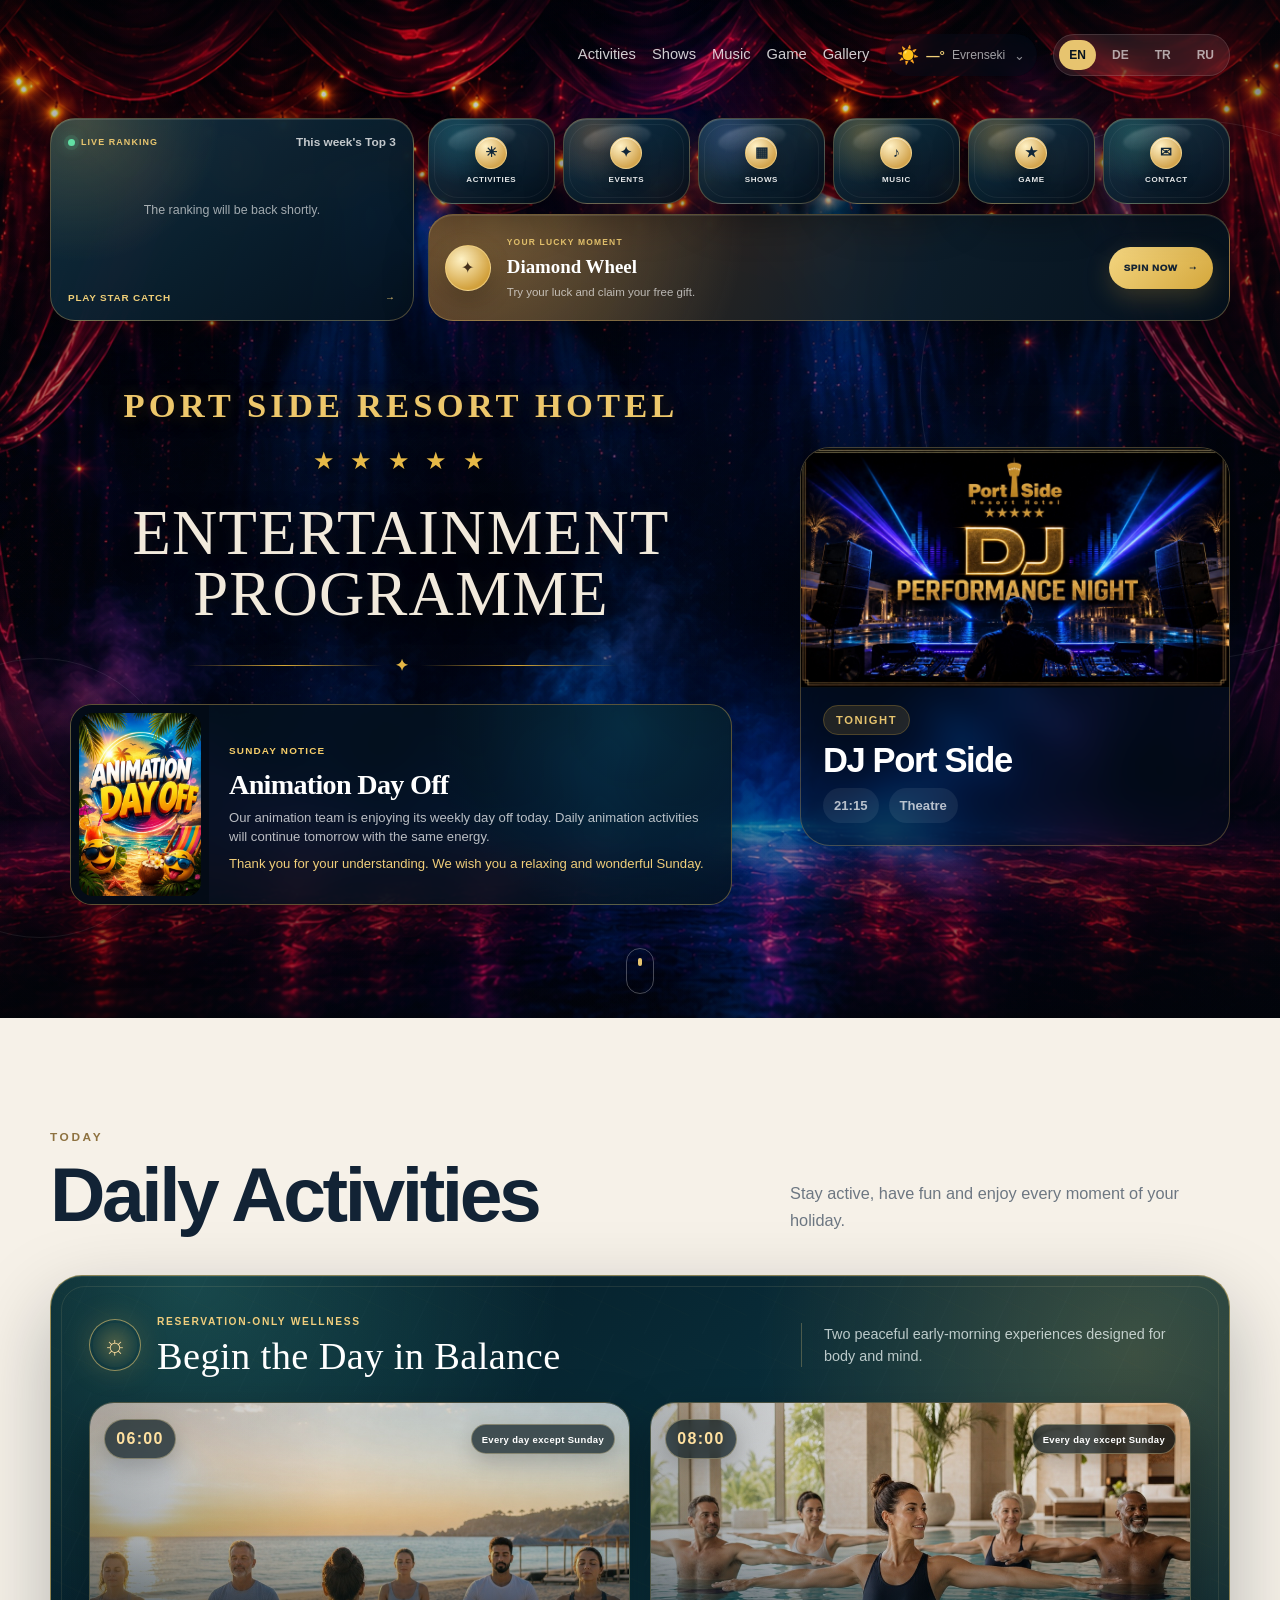
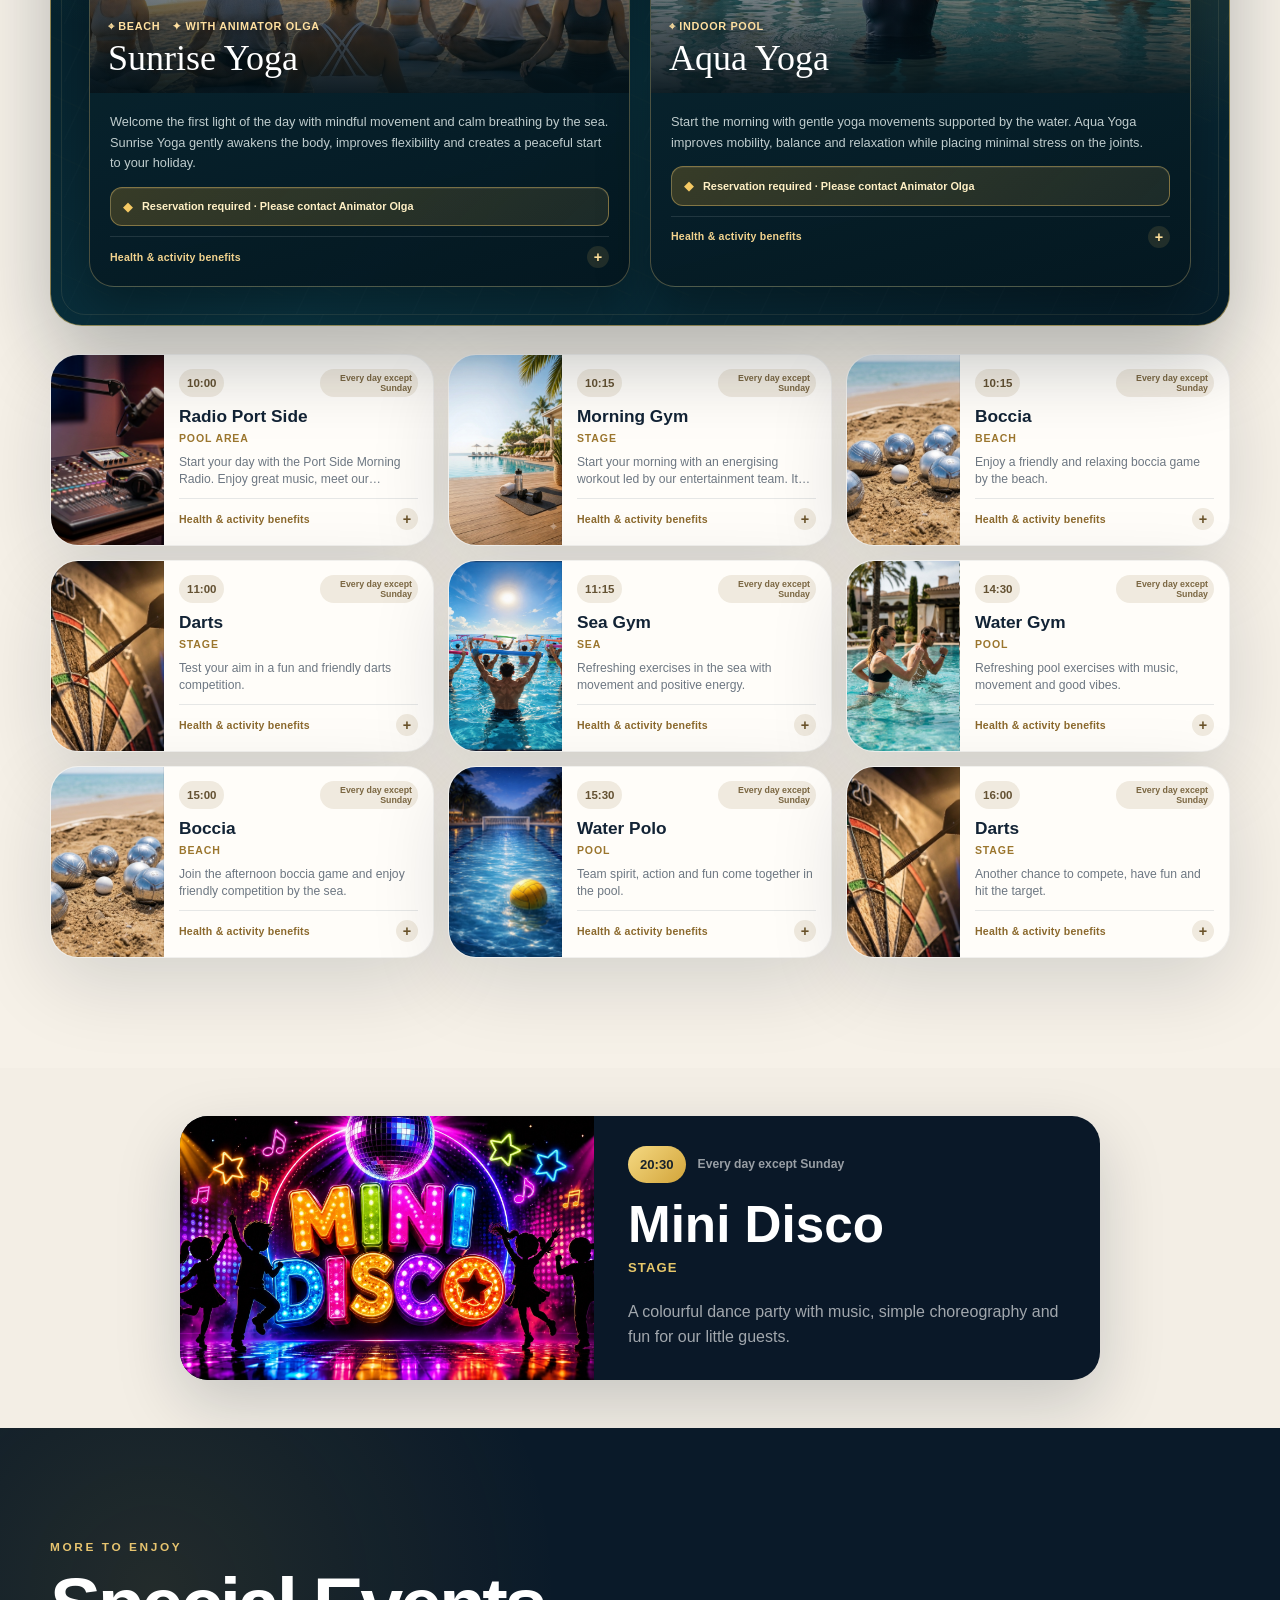
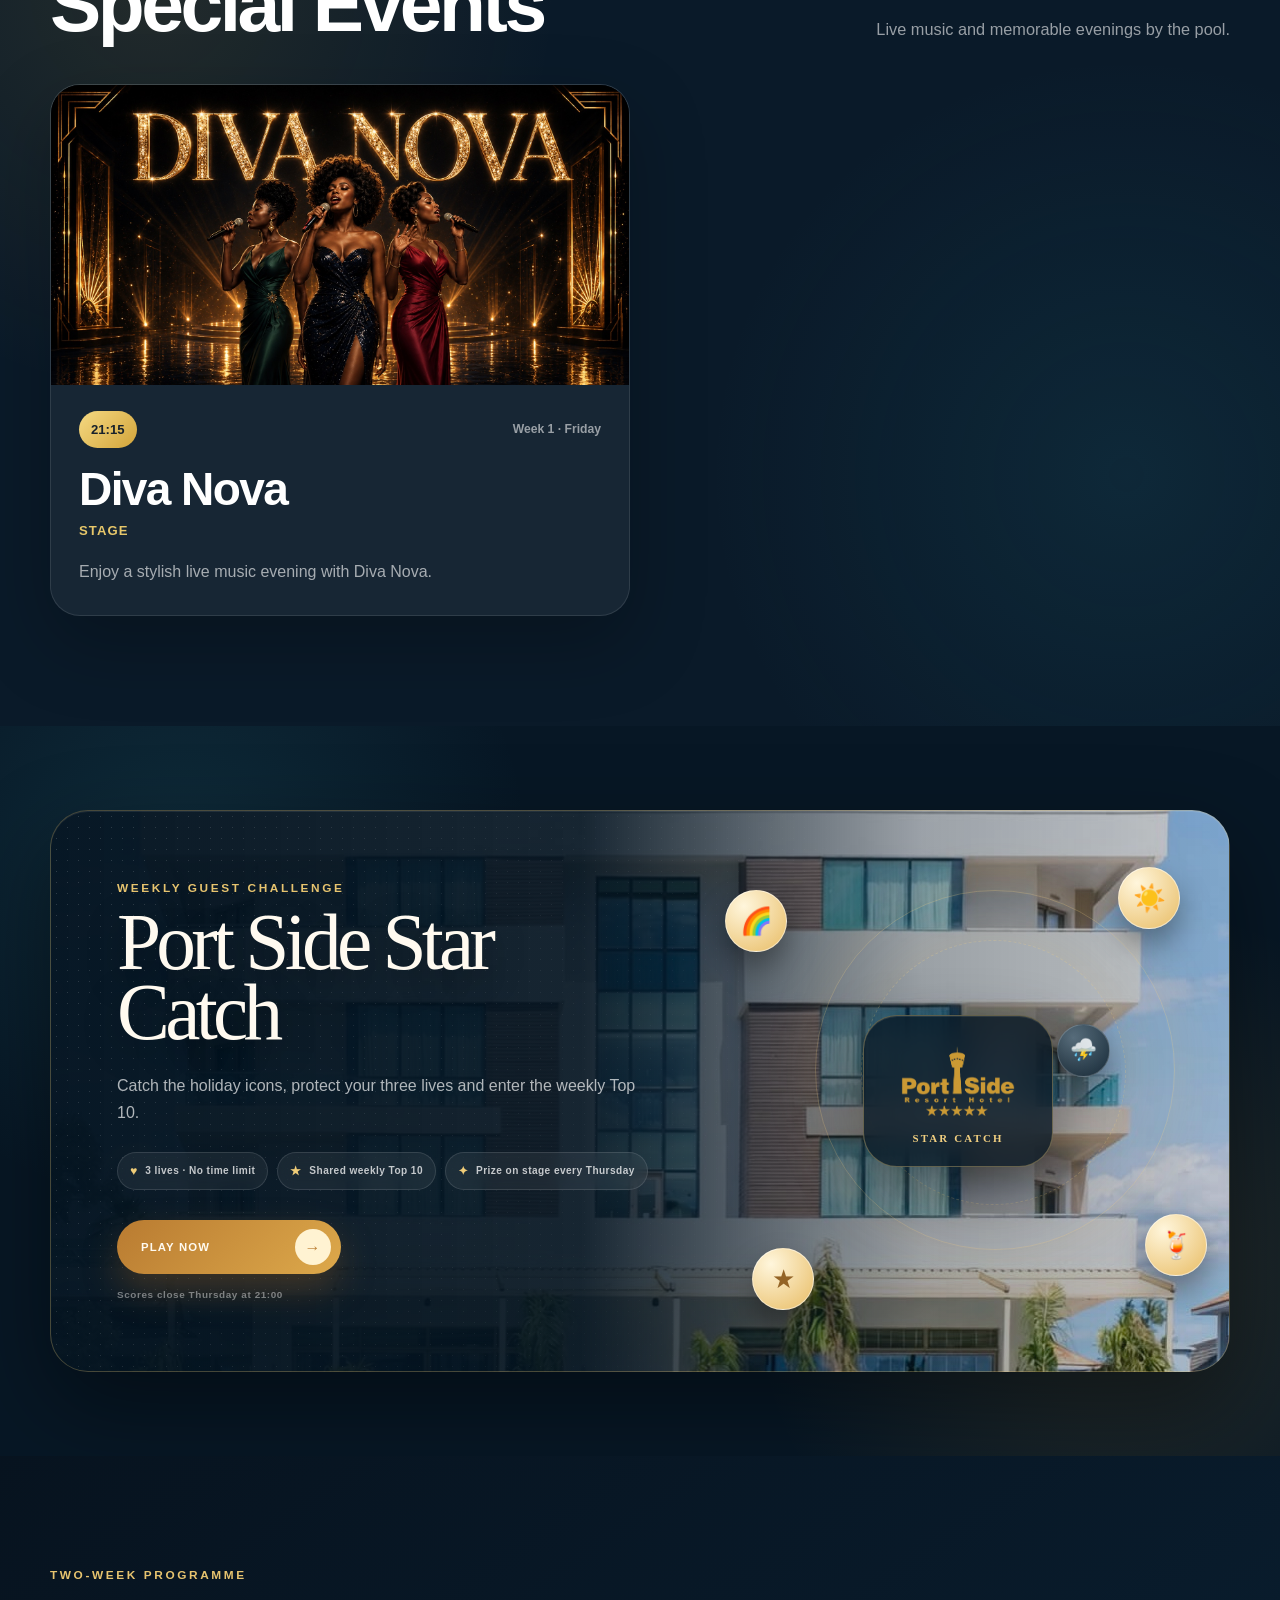
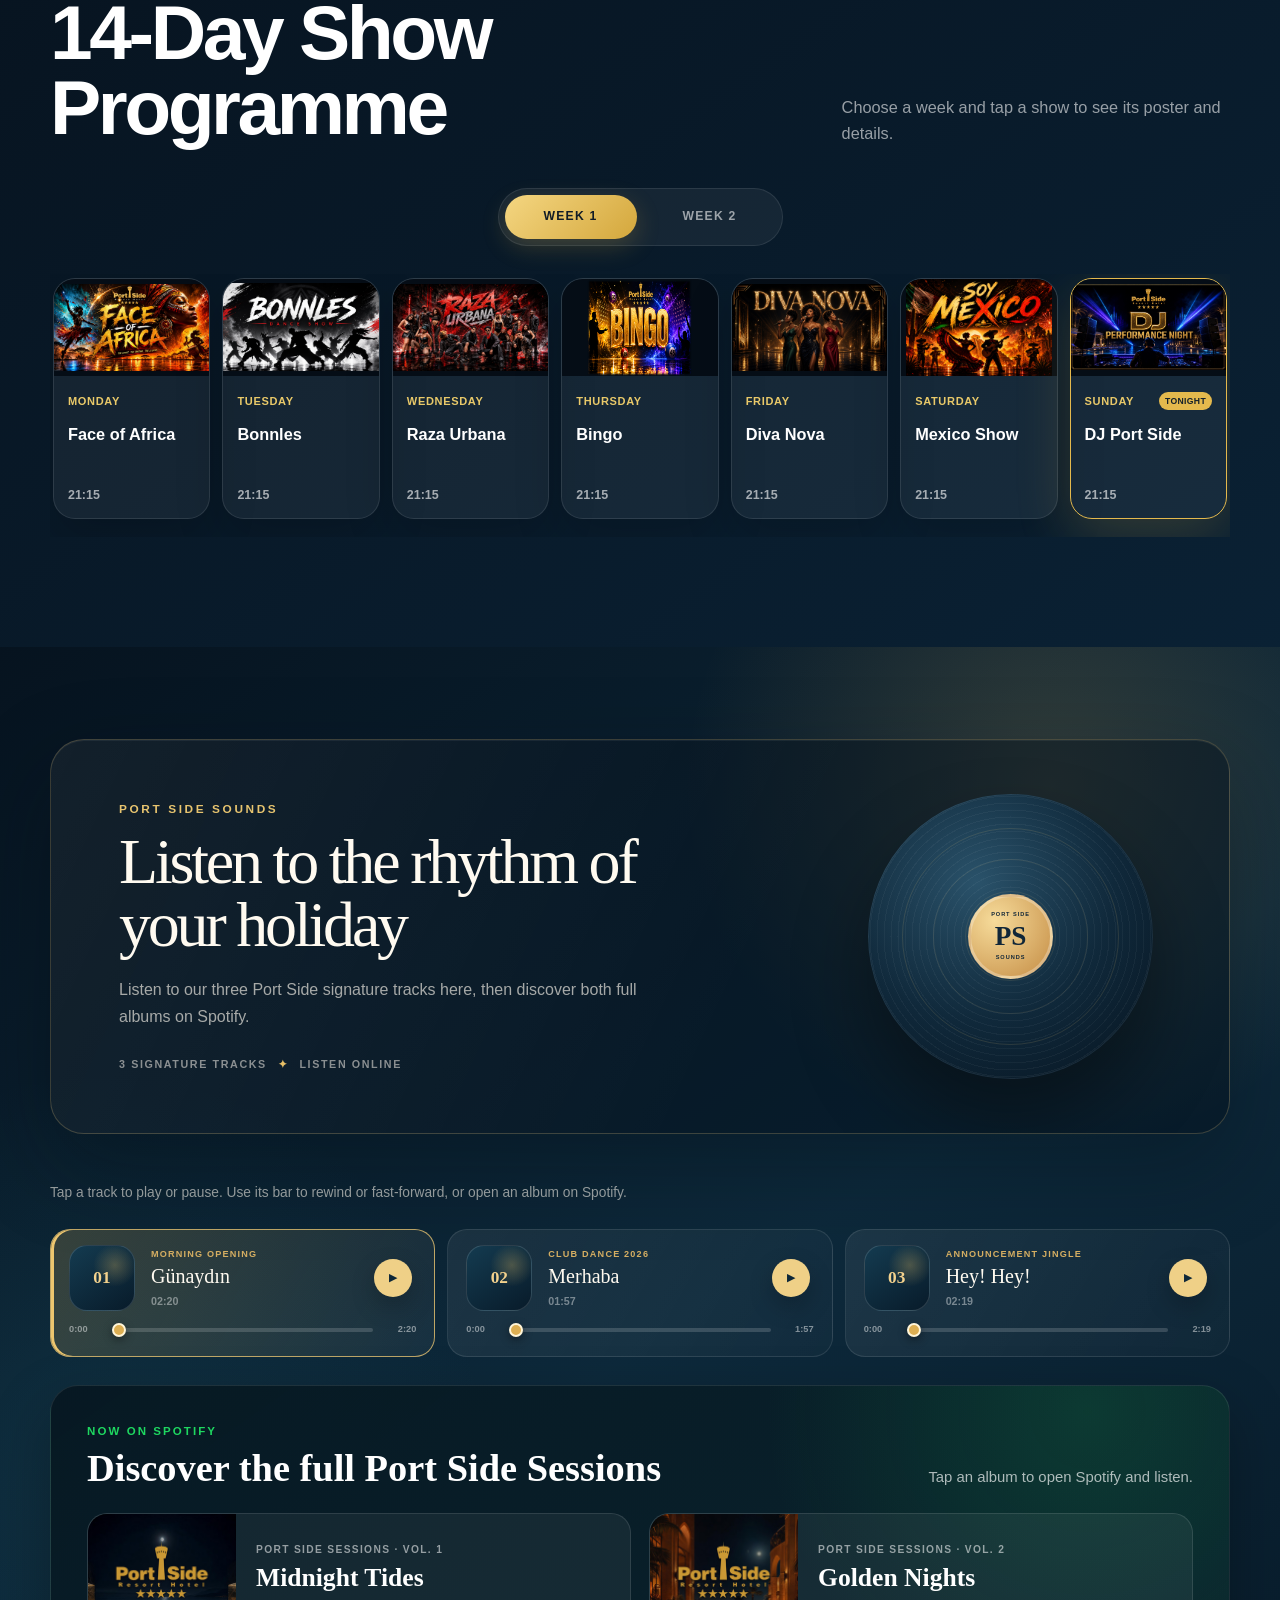
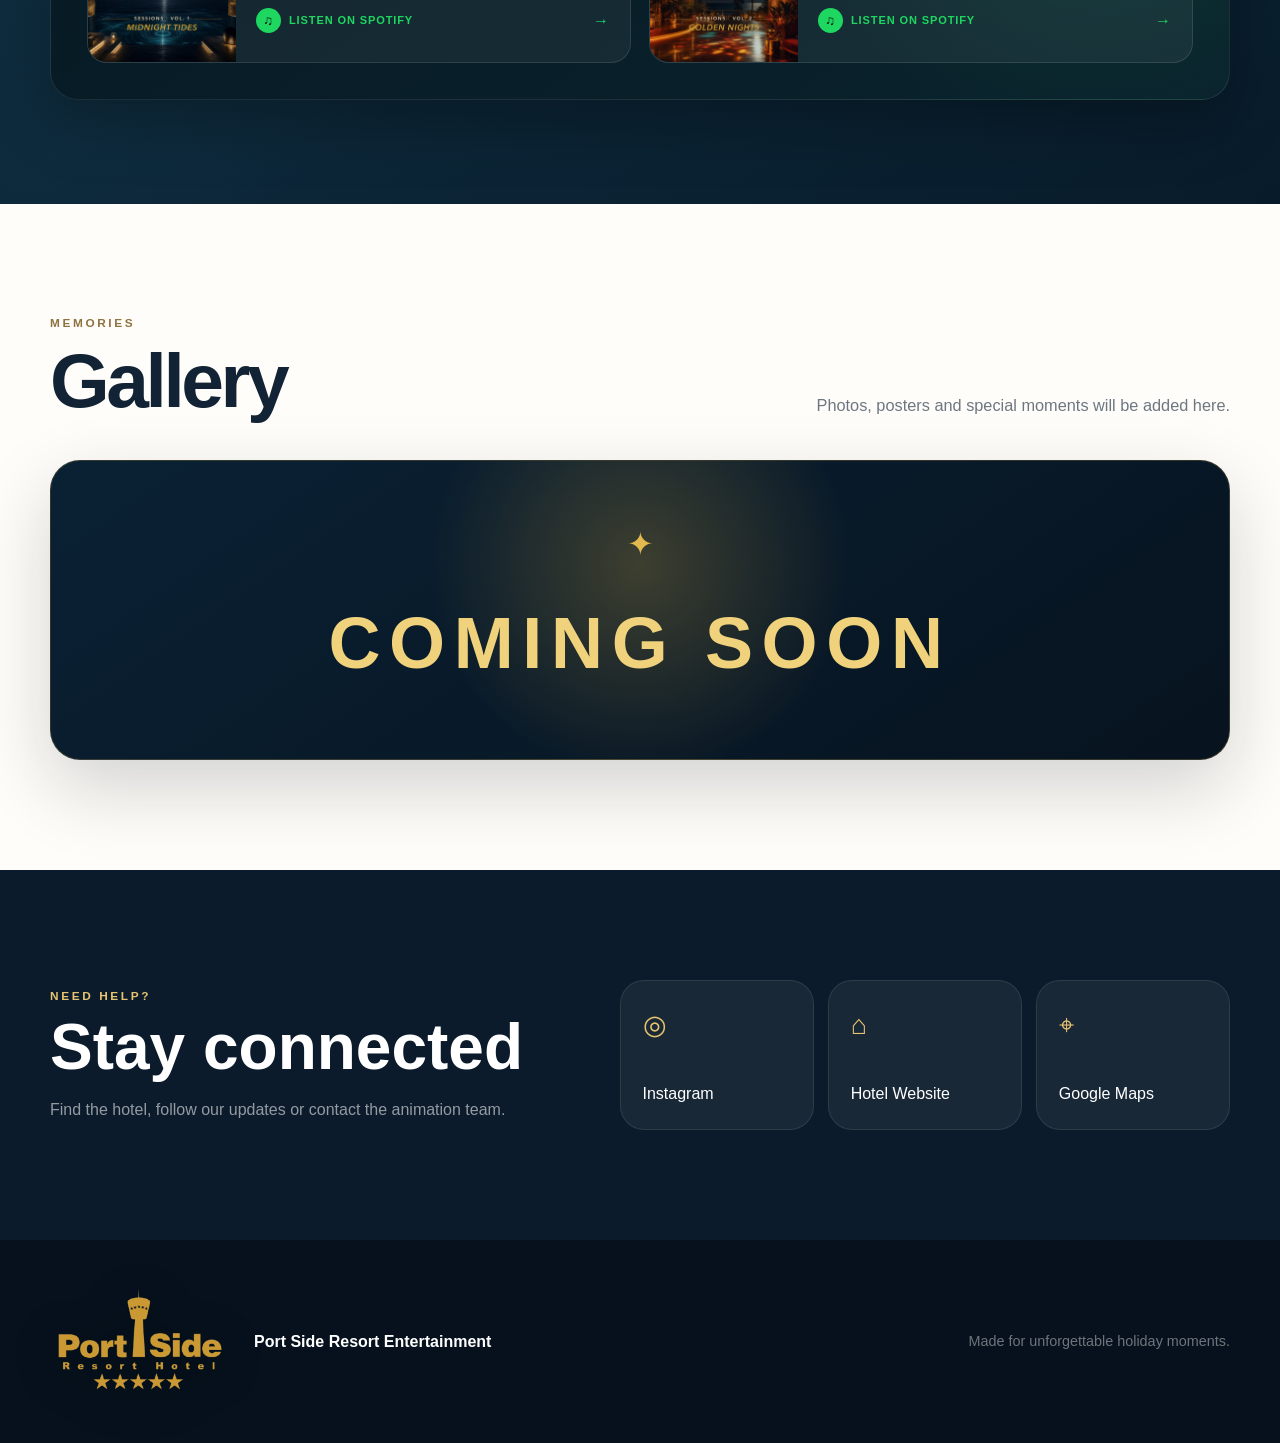
==== commit 7b648daf: "Add Oktoberfest dates and update show times" ====
--- a/index.html
+++ b/index.html
@@ -185,7 +185,7 @@
             <span class="show-badge" data-i18n="tonight">TONIGHT</span>
             <h2 id="tonightShowTitle">Tonight's Show</h2>
             <div class="tonight-meta">
-              <span id="tonightShowTime">21:30</span>
+              <span id="tonightShowTime">21:15</span>
               <span id="tonightShowLocation" data-i18n="theatre">Theatre</span>
             </div>
           </div>
@@ -273,7 +273,7 @@
             </div>
             <div class="special-event-content">
               <div class="special-event-topline">
-                <span class="special-event-time">21:30</span>
+                <span class="special-event-time">21:15</span>
                 <span class="special-event-frequency" data-i18n="weekOneFriday">Week 1 · Friday</span>
               </div>
               <h3>Diva Nova</h3>
@@ -282,33 +282,18 @@
             </div>
           </article>
 
-          <article class="special-event-card">
+          <article class="special-event-card" data-hide-after="2026-10-24T00:00:00+03:00">
             <div class="special-event-poster landscape-poster">
-              <img src="show-week2-gala.jpg" alt="Gala" />
+              <img src="event-oktoberfest-2026.jpg" alt="Port Side Resort Oktoberfest" />
             </div>
             <div class="special-event-content">
               <div class="special-event-topline">
-                <span class="special-event-time">19:00</span>
-                <span class="special-event-frequency" data-i18n="weekTwoFriday">Week 2 · Friday</span>
-              </div>
-              <h3 data-i18n="galaTitle">Gala</h3>
+                <span class="special-event-time" data-i18n="evening">Evening</span>
+                <span class="special-event-frequency" data-i18n="oktoberfestDates">2 &amp; 23 October</span>
+              </div>
+              <h3 data-i18n="oktoberfestTitle">Oktoberfest</h3>
               <p class="special-event-location" data-i18n="poolArea">Pool Area</p>
-              <p data-i18n="galaDesc">A special gala evening by the pool, followed by The Blush cover band.</p>
-            </div>
-          </article>
-
-          <article class="special-event-card">
-            <div class="special-event-poster landscape-poster">
-              <img src="event-the-blush.jpg" alt="The Blush Cover Band" />
-            </div>
-            <div class="special-event-content">
-              <div class="special-event-topline">
-                <span class="special-event-time">21:30</span>
-                <span class="special-event-frequency" data-i18n="weekTwoFriday">Week 2 · Friday</span>
-              </div>
-              <h3 data-i18n="theBlushTitle">The Blush</h3>
-              <p class="special-event-location" data-i18n="poolArea">Pool Area</p>
-              <p data-i18n="theBlushDesc">Live favourites and timeless hits performed by The Blush cover band.</p>
+              <p data-i18n="oktoberfestDesc">Join us for a special Oktoberfest evening at Port Side Resort with a festive Bavarian atmosphere.</p>
             </div>
           </article>
         </div>
@@ -387,7 +372,7 @@
         <p id="showModalDescription"></p>
         <div class="show-modal-time">
           <span data-i18n="timeLabel">TIME</span>
-          <strong id="showModalTime">21:30</strong>
+          <strong id="showModalTime">21:15</strong>
         </div>
       </div>
     </dialog>
@@ -548,7 +533,7 @@
     </div>
   </footer>
 
-  <script src="script.js?v=53"></script>
+  <script src="script.js?v=54"></script>
   <script src="music/main-player.js?v=52"></script>
   <!-- Cloudflare Web Analytics -->
   <script type="module" src="https://static.cloudflareinsights.com/beacon.min.js" data-cf-beacon='{"token":"b261336548f84659b75d9956d52f6413"}'></script>
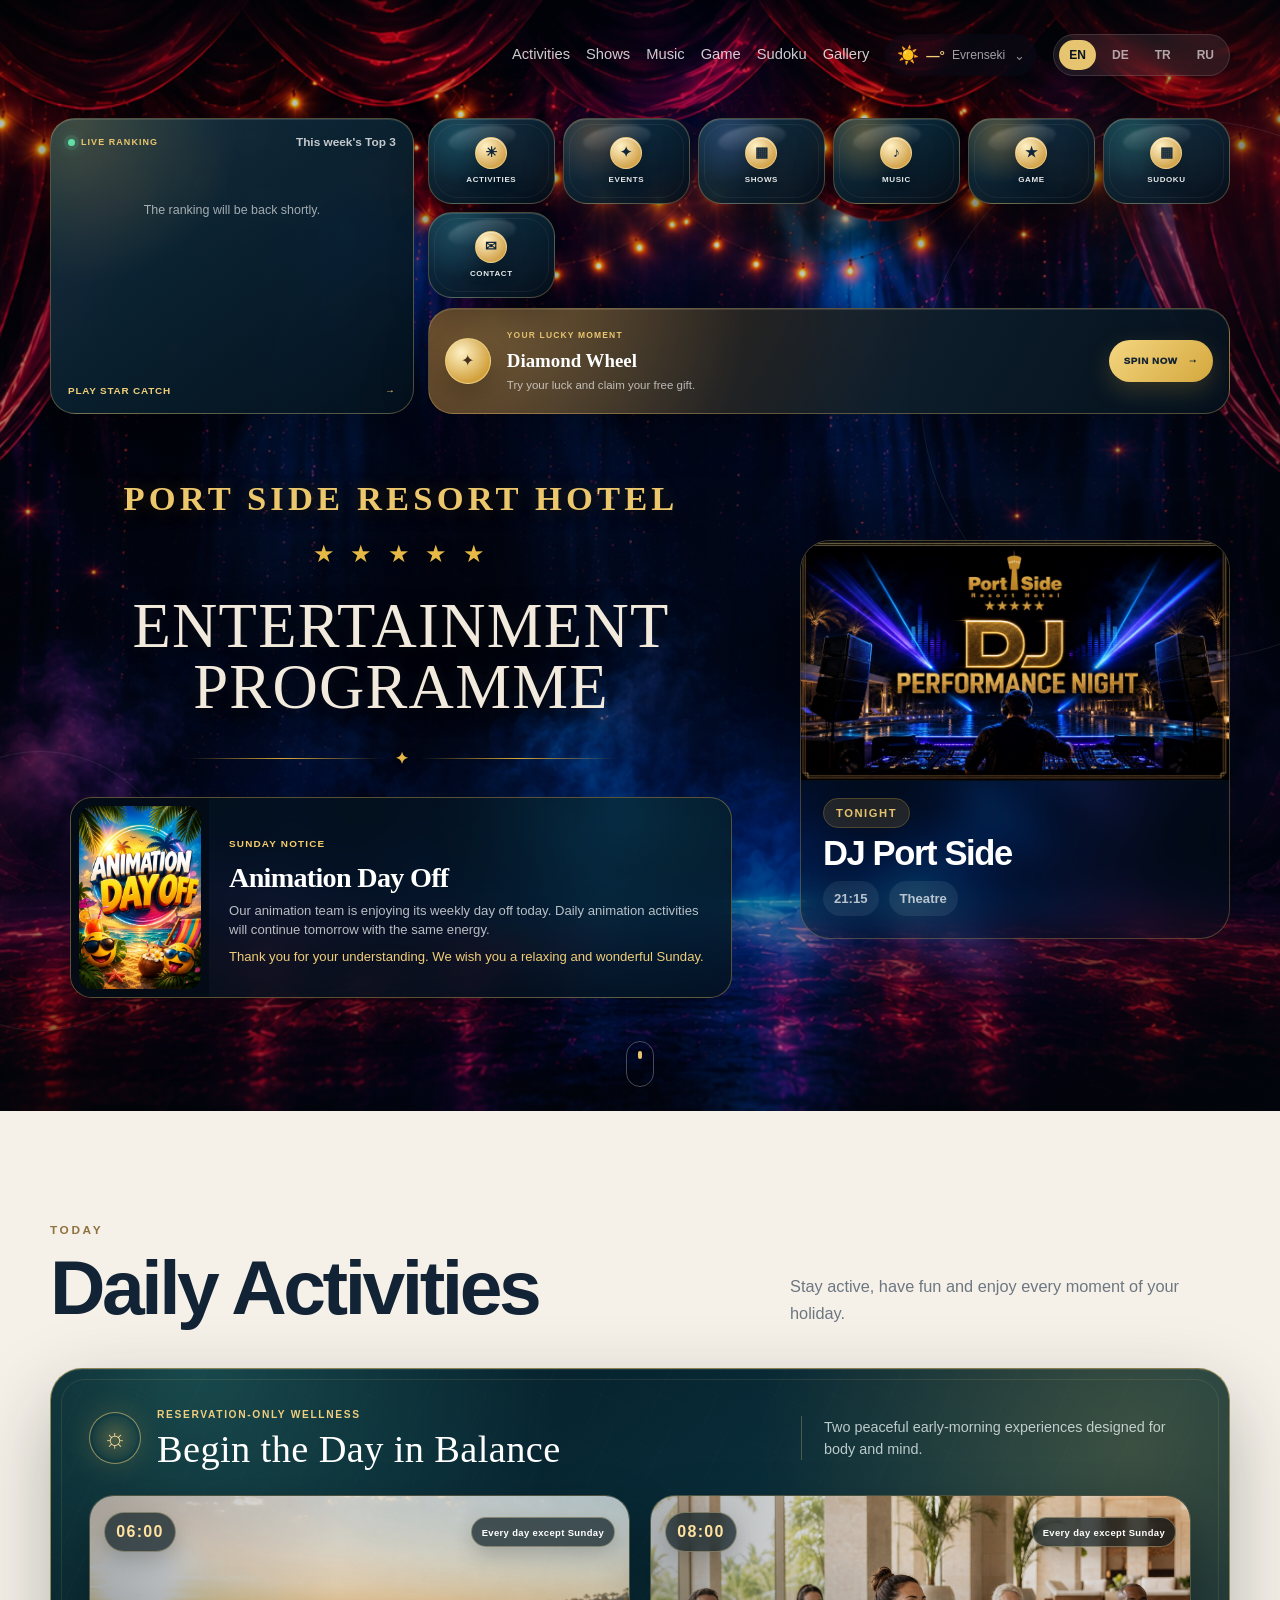
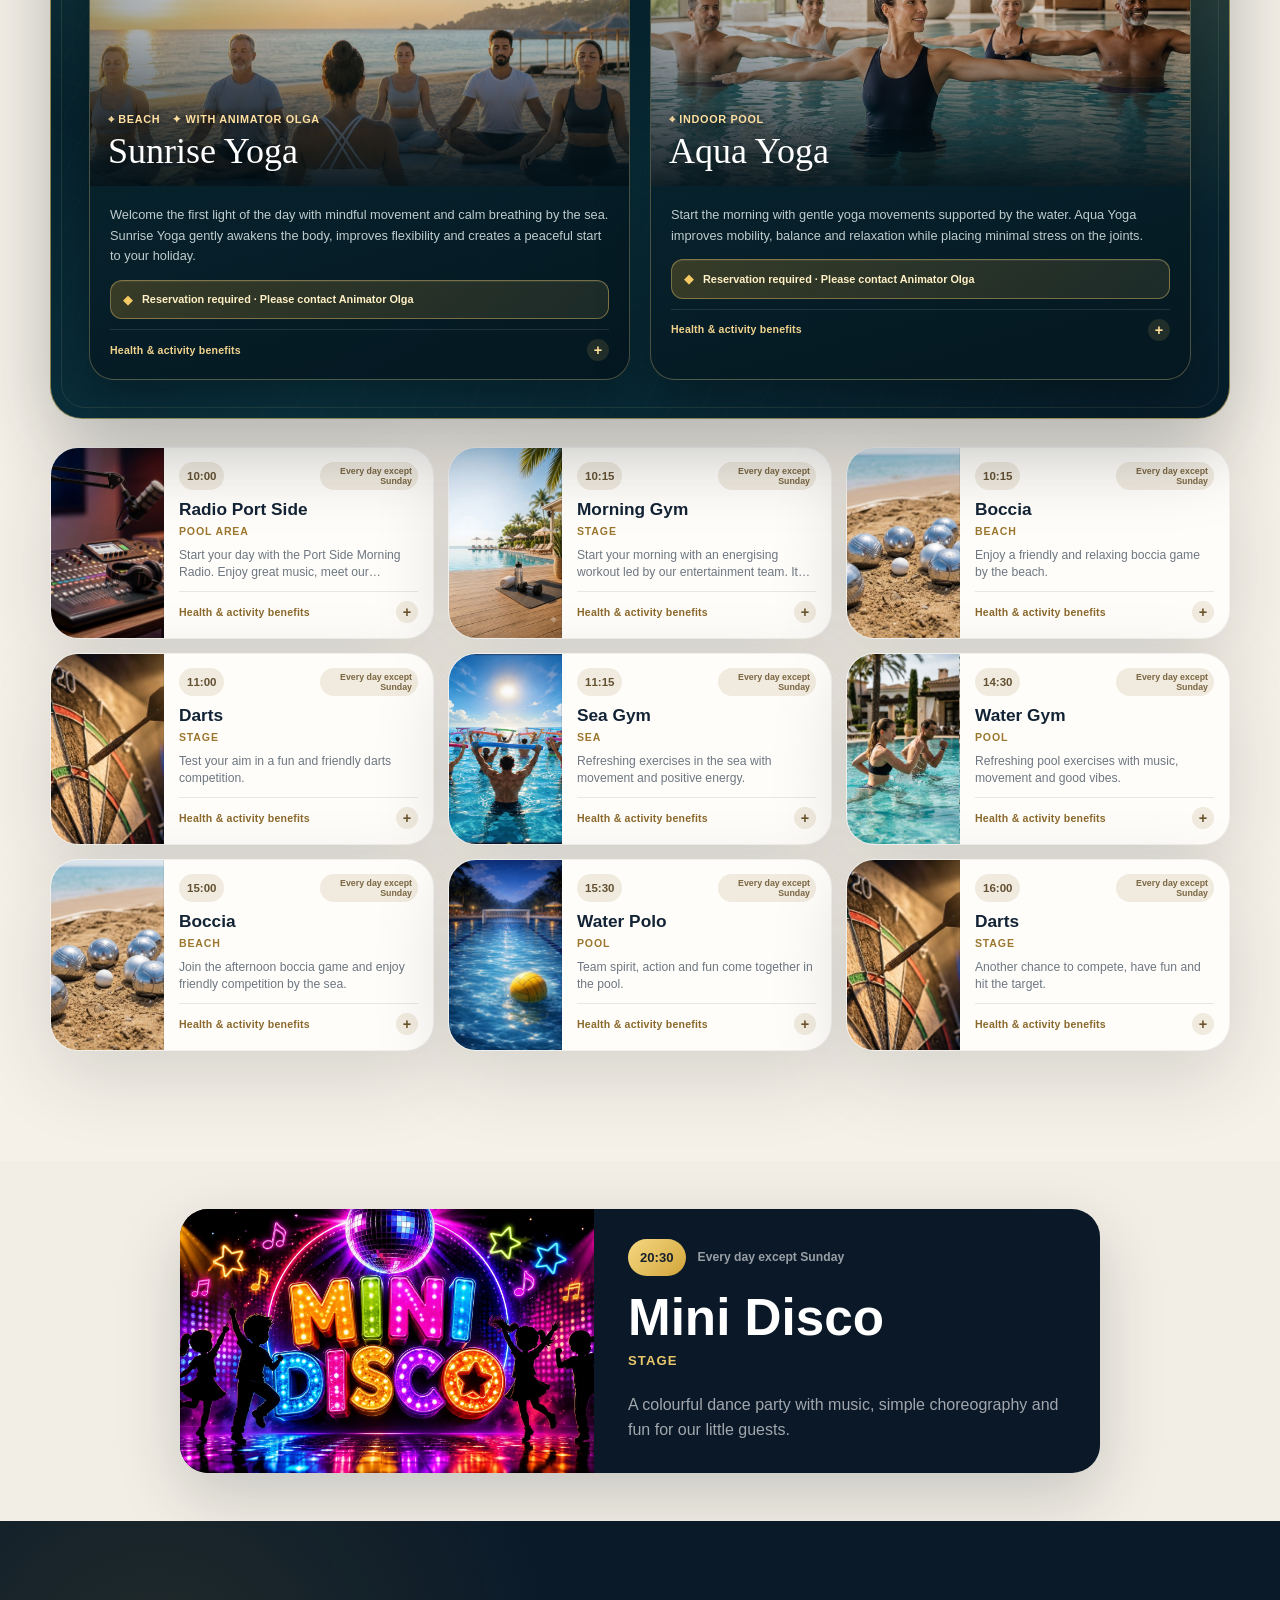
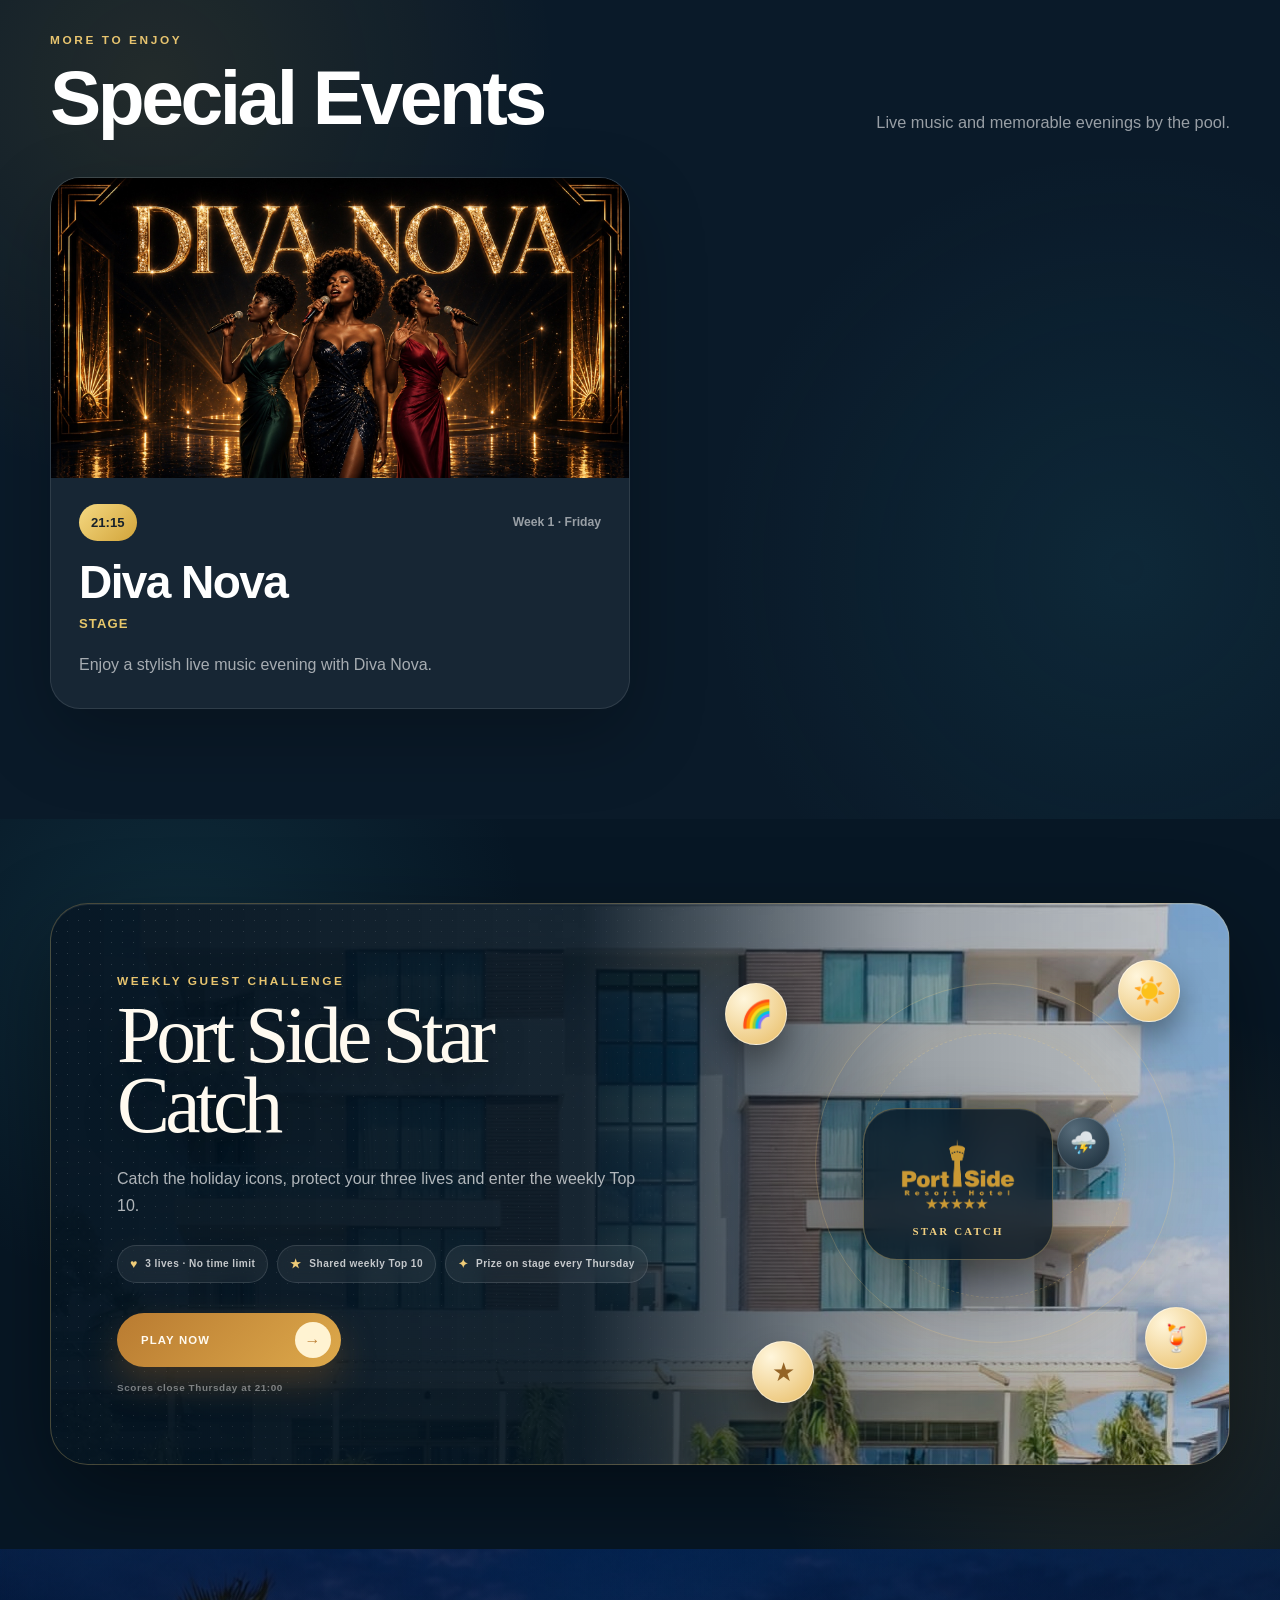
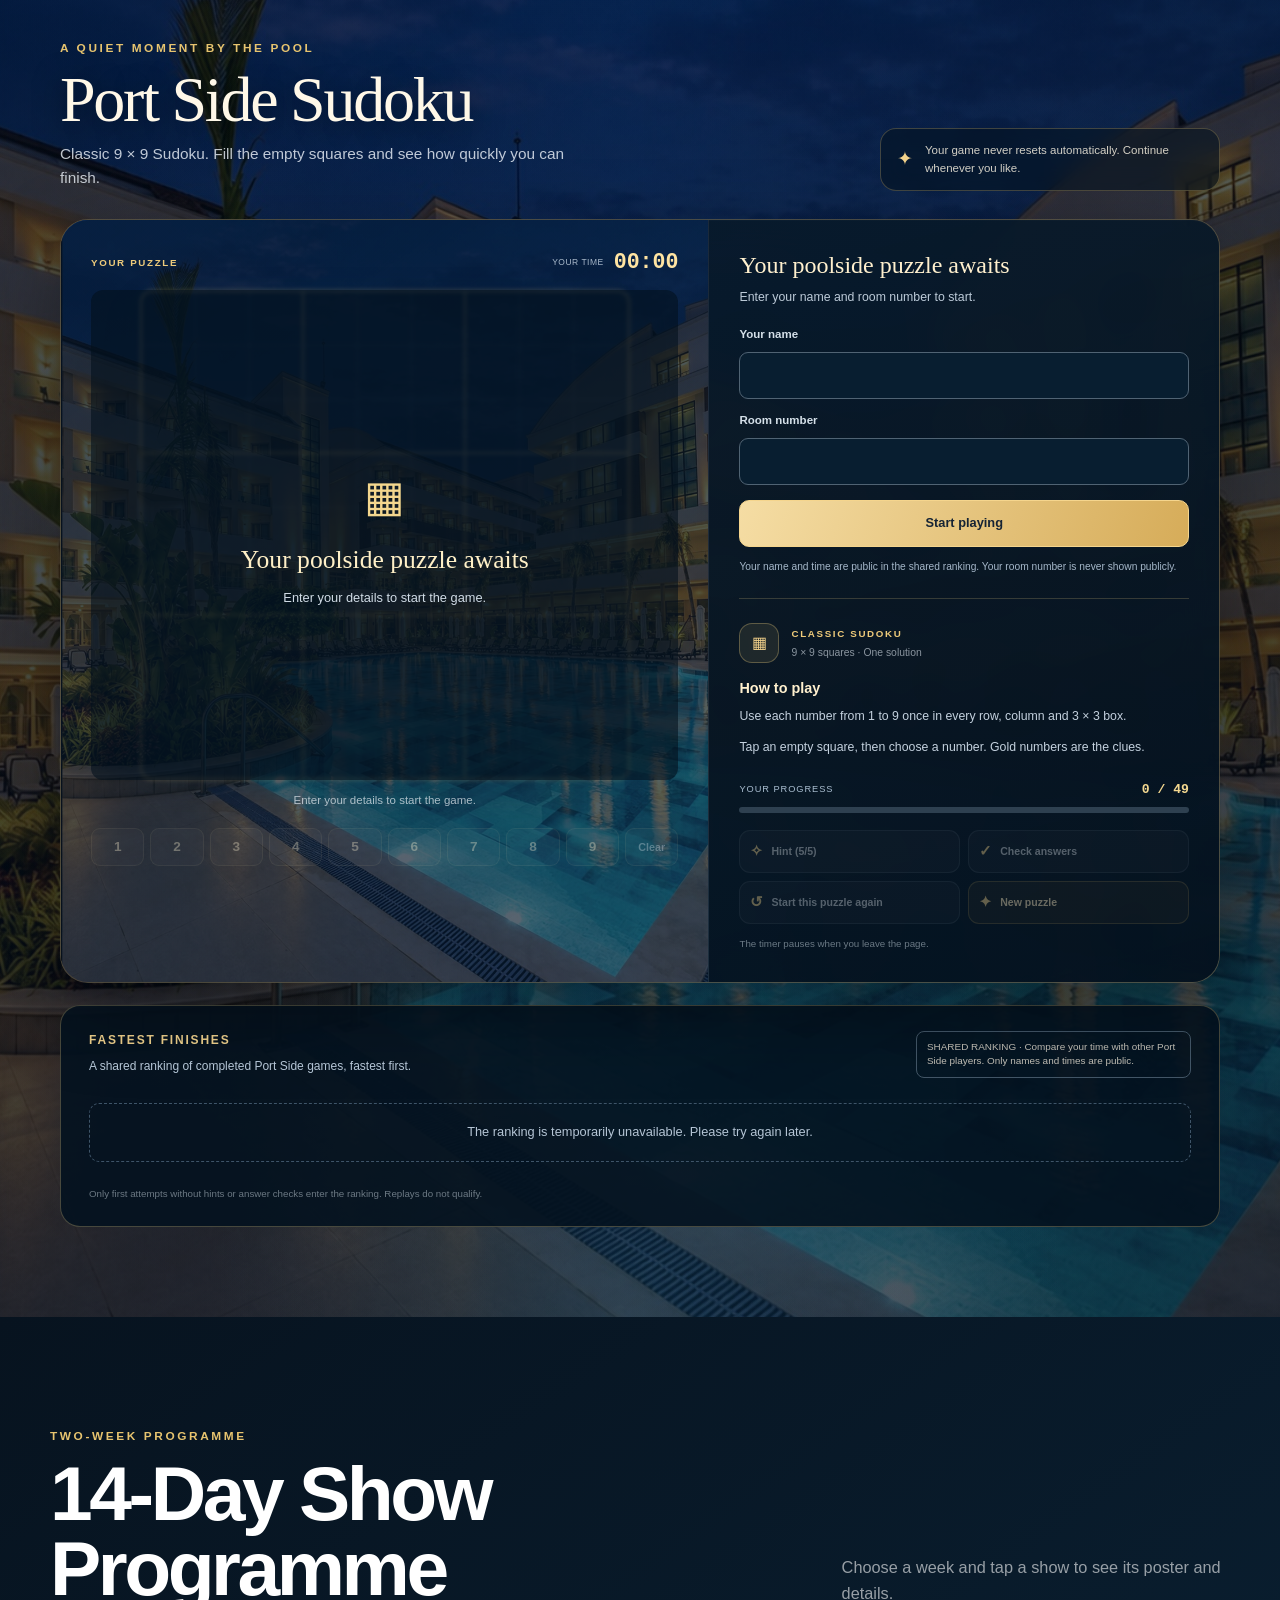
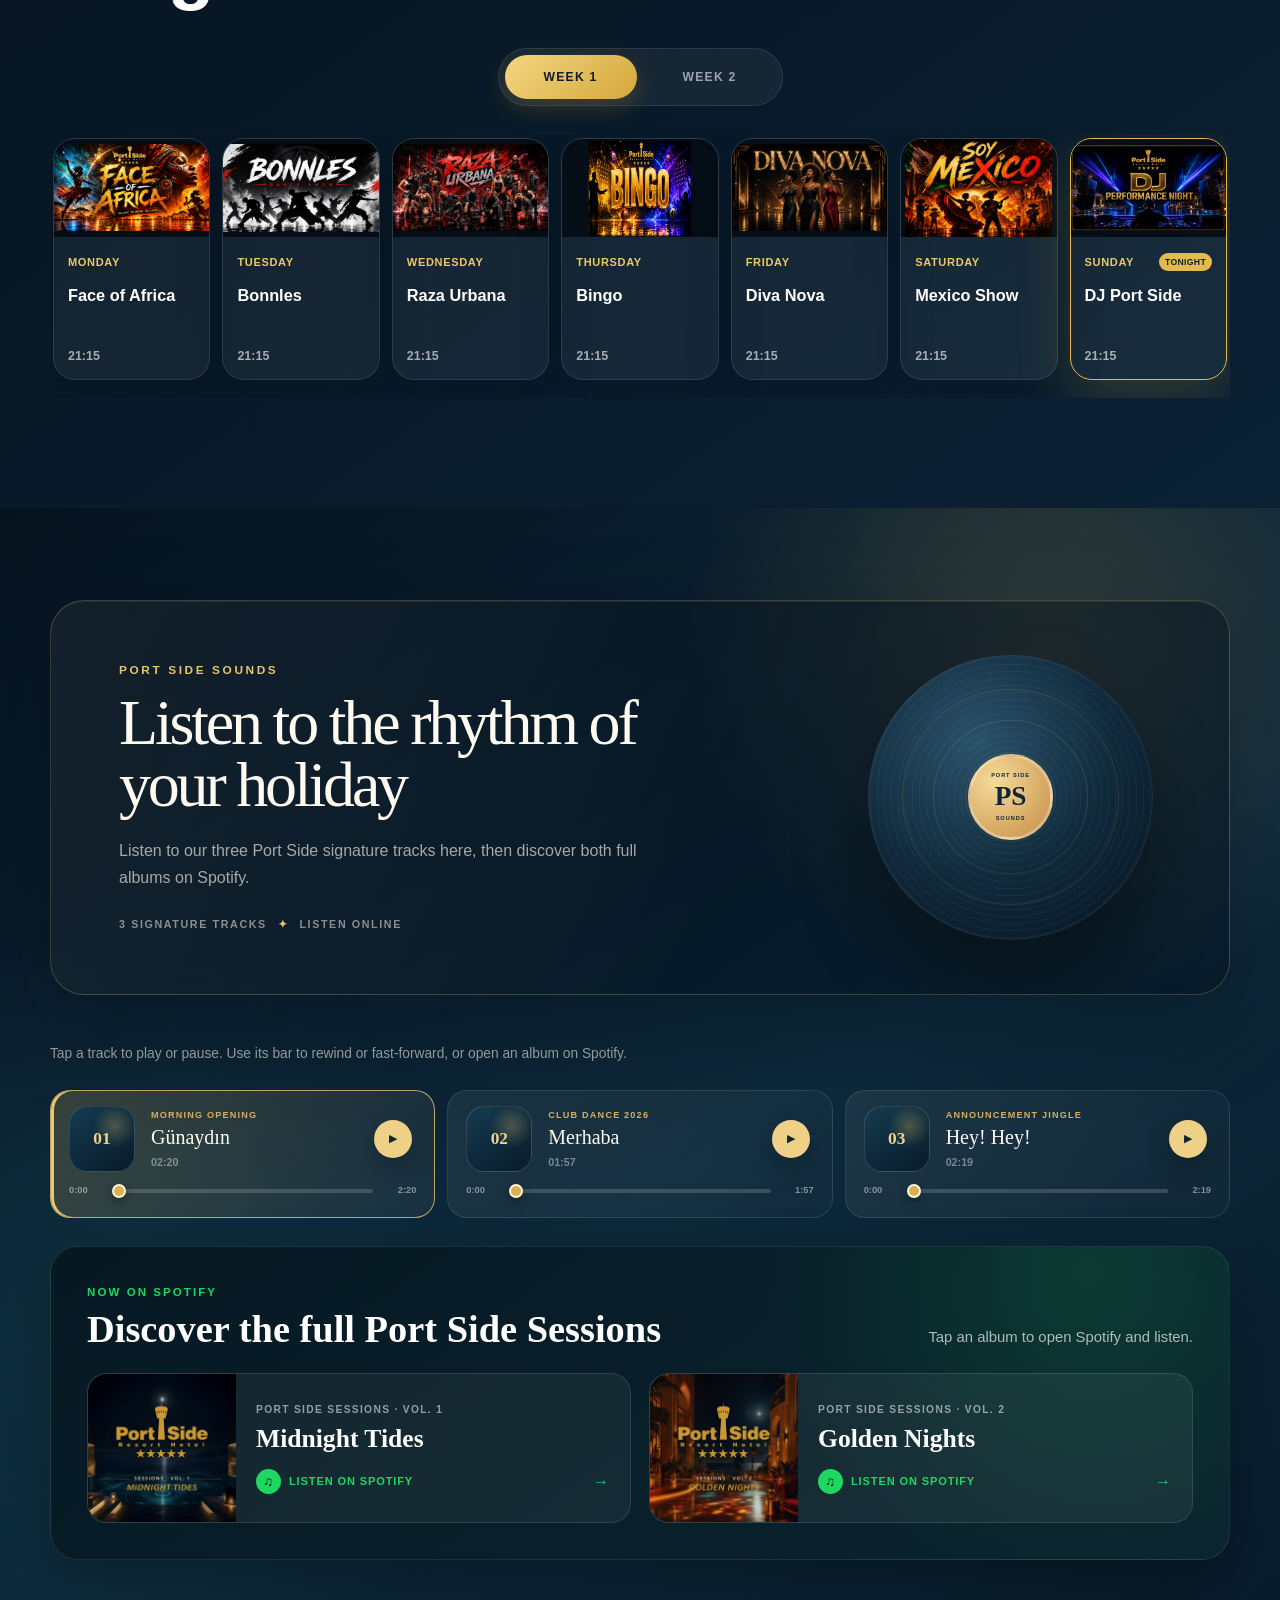
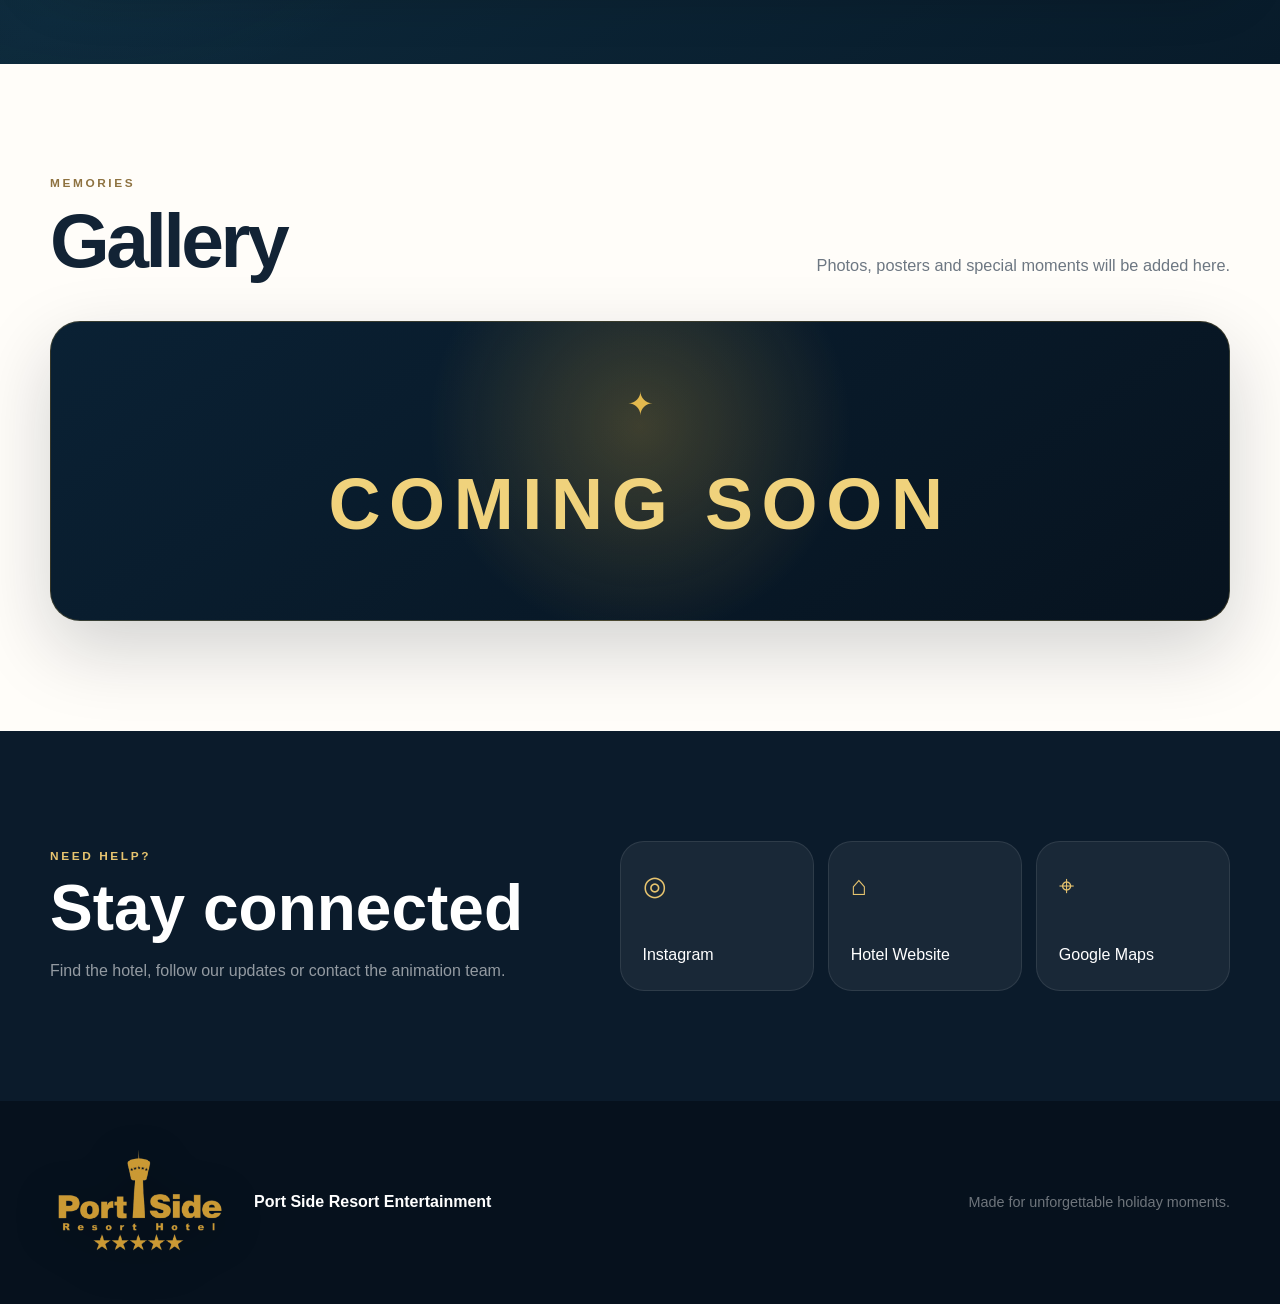
==== commit 6dcd34b0: "Add classic Sudoku with independent live rankings and five hints" ====
--- a/index.html
+++ b/index.html
@@ -10,7 +10,7 @@
   <link rel="manifest" href="manifest.json" />
   <link rel="icon" href="logo.png" />
   <link rel="apple-touch-icon" href="logo.png" />
-  <link rel="stylesheet" href="style.css?v=52" />
+  <link rel="stylesheet" href="style.css?v=57" />
 </head>
 <body>
   <div class="page-glow glow-one"></div>
@@ -25,6 +25,7 @@
         <a href="#shows" class="nav-link" data-i18n="navShows">Shows</a>
         <a href="#music" class="nav-link" data-i18n="navMusic">Music</a>
         <a href="#game" class="nav-link" data-i18n="navGame">Game</a>
+        <a href="#sudoku" class="nav-link" data-sudoku-i18n="nav">Sudoku</a>
         <a href="#gallery" class="nav-link" data-i18n="navGallery">Gallery</a>
 
         <div class="nav-weather-wrap">
@@ -116,6 +117,10 @@
             <a href="#game" class="section-shortcut">
               <span class="section-shortcut-icon" aria-hidden="true">★</span>
               <strong data-i18n="quickGame">Game</strong>
+            </a>
+            <a href="#sudoku" class="section-shortcut">
+              <span class="section-shortcut-icon" aria-hidden="true">▦</span>
+              <strong data-sudoku-i18n="quick">Sudoku</strong>
             </a>
             <a href="#contact" class="section-shortcut">
               <span class="section-shortcut-icon" aria-hidden="true">✉</span>
@@ -337,6 +342,91 @@
             </div>
           </div>
         </article>
+      </div>
+    </section>
+
+    <section id="sudoku" class="sudoku-section" aria-labelledby="sudokuTitle">
+      <div class="shell sudoku-shell">
+        <div class="sudoku-heading">
+          <div>
+            <p class="section-kicker gold" data-sudoku-i18n="kicker">A QUIET MOMENT BY THE POOL</p>
+            <h2 id="sudokuTitle" data-sudoku-i18n="title">Port Side Sudoku</h2>
+            <p class="sudoku-intro" data-sudoku-i18n="intro">Classic 9 × 9 Sudoku. Fill the empty squares and see how quickly you can finish.</p>
+          </div>
+          <div class="sudoku-daily-note">
+            <span aria-hidden="true">✦</span>
+            <p data-sudoku-i18n="saveNote">Your game never resets automatically. Continue whenever you like.</p>
+          </div>
+        </div>
+
+        <div class="sudoku-card">
+          <div class="sudoku-board-panel">
+            <div class="sudoku-board-topline">
+              <span class="sudoku-board-label" data-sudoku-i18n="boardLabel">YOUR PUZZLE</span>
+              <div class="sudoku-clock"><span data-sudoku-i18n="timeLabel">YOUR TIME</span><strong id="sudokuTimer">00:00</strong><button id="sudokuPause" type="button" data-sudoku-i18n="pause" hidden>Pause</button></div>
+            </div>
+            <div class="sudoku-board-wrap is-locked" id="sudokuBoardWrap">
+              <div class="sudoku-grid" id="sudokuGrid" role="grid" aria-label="Sudoku board" aria-describedby="sudokuStatus"></div>
+              <div class="sudoku-board-overlay" id="sudokuBoardOverlay">
+                <span aria-hidden="true">▦</span><strong id="sudokuOverlayTitle"></strong><p id="sudokuOverlayNote"></p>
+                <button type="button" class="sudoku-start-button" id="sudokuResume" data-sudoku-i18n="resume" hidden>Continue game</button>
+              </div>
+            </div>
+            <div class="sudoku-status" id="sudokuStatus" role="status" aria-live="polite"></div>
+            <div class="sudoku-number-pad" id="sudokuNumberPad" aria-label="Number pad"></div>
+            <div class="sudoku-result" id="sudokuResult" hidden><span data-sudoku-i18n="resultTitle">PUZZLE COMPLETE</span><strong id="sudokuResultTime"></strong></div>
+          </div>
+
+          <aside class="sudoku-controls">
+            <form id="sudokuJoinForm" class="sudoku-join-form">
+              <h3 data-sudoku-i18n="joinTitle">Your poolside puzzle awaits</h3>
+              <p data-sudoku-i18n="joinIntro">Enter your name and room number to start.</p>
+              <label for="sudokuPlayerInput" data-sudoku-i18n="nameLabel">Your name</label>
+              <input id="sudokuPlayerInput" name="sudokuName" type="text" maxlength="30" autocomplete="given-name" required />
+              <label for="sudokuRoomInput" data-sudoku-i18n="roomLabel">Room number</label>
+              <input id="sudokuRoomInput" name="sudokuRoom" type="text" maxlength="8" autocomplete="off" required />
+              <p id="sudokuJoinError" class="sudoku-form-error" role="alert" hidden></p>
+              <button class="sudoku-start-button" type="submit" data-sudoku-i18n="start">Start playing</button>
+              <small data-sudoku-i18n="privacy">Only your name and time appear in the ranking. Your room number is not shown.</small>
+            </form>
+            <div class="sudoku-player-bar" id="sudokuPlayerBar" hidden>
+              <div><span data-sudoku-i18n="playerLabel">PLAYER</span><strong id="sudokuPlayerName"></strong></div>
+              <button class="sudoku-text-button" id="sudokuChangePlayer" type="button" data-sudoku-i18n="changePlayer">Change player</button>
+            </div>
+            <div class="sudoku-control-heading">
+              <span class="sudoku-control-icon" aria-hidden="true">▦</span>
+              <div>
+                <p data-sudoku-i18n="classicLabel">CLASSIC SUDOKU</p>
+                <small data-sudoku-i18n="classicHelp">9 × 9 squares · One solution</small>
+              </div>
+            </div>
+            <div class="sudoku-rules">
+              <h3 data-sudoku-i18n="howToPlay">How to play</h3>
+              <p data-sudoku-i18n="rules">Use each number from 1 to 9 once in every row, column and 3 × 3 box.</p>
+              <p data-sudoku-i18n="inputHelp">Tap an empty square, then choose a number below. Gold numbers are the clues.</p>
+            </div>
+            <div class="sudoku-progress">
+              <span data-sudoku-i18n="progressLabel">YOUR PROGRESS</span>
+              <strong id="sudokuProgressText"></strong>
+              <progress id="sudokuProgress" value="0" max="81" aria-label="Sudoku progress"></progress>
+            </div>
+
+            <div class="sudoku-action-list">
+              <button class="sudoku-action-button" id="sudokuHint" type="button" disabled><span aria-hidden="true">✧</span><span data-sudoku-i18n="hint">Give me a hint</span></button>
+              <button class="sudoku-action-button" id="sudokuCheck" type="button" disabled><span aria-hidden="true">✓</span><span data-sudoku-i18n="check">Check my answers</span></button>
+              <button class="sudoku-action-button" id="sudokuRestart" type="button" disabled><span aria-hidden="true">↺</span><span data-sudoku-i18n="restart">Start this puzzle again</span></button>
+              <button class="sudoku-action-button sudoku-action-new" id="sudokuNew" type="button" disabled><span aria-hidden="true">✦</span><span data-sudoku-i18n="newGame">New combination</span></button>
+            </div>
+            <p class="sudoku-local-note" data-sudoku-i18n="timerNote">The timer pauses when you leave the page.</p>
+            <p id="sudokuStorageWarning" class="sudoku-form-error" data-sudoku-i18n="storageWarning" hidden>Progress could not be saved. Keep this page open to continue.</p>
+          </aside>
+        </div>
+        <div class="sudoku-leaderboard">
+          <div class="sudoku-leaderboard-heading"><div><h3 data-sudoku-i18n="leaderboardTitle">FASTEST FINISHES</h3><p data-sudoku-i18n="leaderboardIntro">Completed games, ranked by time.</p></div><span class="sudoku-demo-label" data-sudoku-i18n="localNote">SHARED RANKING · Only names and times are public.</span></div>
+          <p id="sudokuLeaderboardEmpty" data-sudoku-i18n="leaderboardEmpty">No finished games yet. Be the first!</p>
+          <table id="sudokuLeaderboardTable" hidden><thead><tr><th scope="col" data-sudoku-i18n="rankHeader">Rank</th><th scope="col" data-sudoku-i18n="nameHeader">Name</th><th scope="col" data-sudoku-i18n="timeHeader">Time</th></tr></thead><tbody id="sudokuLeaderboardBody"></tbody></table>
+          <p class="sudoku-local-note" data-sudoku-i18n="scoreNote">First attempts without hints or answer checks enter the ranking.</p>
+        </div>
       </div>
     </section>
 
@@ -534,6 +624,9 @@
   </footer>
 
   <script src="script.js?v=54"></script>
+  <script src="sudoku-config.js?v=1"></script>
+  <script src="sudoku-i18n.js?v=3"></script>
+  <script src="sudoku.js?v=6"></script>
   <script src="music/main-player.js?v=52"></script>
   <!-- Cloudflare Web Analytics -->
   <script type="module" src="https://static.cloudflareinsights.com/beacon.min.js" data-cf-beacon='{"token":"b261336548f84659b75d9956d52f6413"}'></script>
--- a/style.css
+++ b/style.css
@@ -797,6 +797,536 @@
   color: rgba(237, 247, 246, .80);
   font-size: .8rem;
   line-height: 1.6;
+}
+
+/* ===== PORT SIDE SUDOKU ===== */
+
+.sudoku-section {
+  position: relative;
+  isolation: isolate;
+  overflow: hidden;
+  padding: clamp(58px, 7vw, 96px) 0;
+  color: #fff;
+  background: #061321;
+}
+
+.sudoku-section::before,
+.sudoku-section::after {
+  position: absolute;
+  z-index: 0;
+  inset: 0;
+  content: "";
+  pointer-events: none;
+}
+
+.sudoku-section::before {
+  background-image:
+    linear-gradient(90deg, rgba(3, 13, 25, .58), rgba(3, 13, 25, .43) 50%, rgba(3, 13, 25, .59)),
+    linear-gradient(180deg, rgba(3, 13, 25, .16), rgba(3, 13, 25, .33)),
+    url("sudoku-night-pool-bg.jpg");
+  background-position: center, center, center 47%;
+  background-size: cover;
+  transform: scale(1.015);
+}
+
+.sudoku-section::after {
+  background:
+    radial-gradient(ellipse at 50% 100%, rgba(39, 148, 188, .16), transparent 47%),
+    linear-gradient(180deg, rgba(3, 13, 25, .05), rgba(3, 13, 25, .18));
+}
+
+.sudoku-shell {
+  position: relative;
+  z-index: 1;
+  max-width: 1160px;
+}
+
+.sudoku-heading {
+  display: flex;
+  align-items: flex-end;
+  justify-content: space-between;
+  gap: 28px;
+  margin-bottom: 28px;
+}
+
+.sudoku-heading h2 {
+  margin: 4px 0 10px;
+  color: #fff8e8;
+  font: 500 clamp(2.35rem, 5vw, 4.3rem)/1 Georgia, "Times New Roman", serif;
+  letter-spacing: -.035em;
+  text-shadow: 0 5px 30px rgba(0, 0, 0, .5);
+}
+
+.sudoku-intro {
+  max-width: 540px;
+  margin: 0;
+  color: rgba(244, 248, 255, .78);
+  font-size: .96rem;
+  line-height: 1.6;
+}
+
+.sudoku-daily-note {
+  max-width: 340px;
+  display: flex;
+  align-items: center;
+  gap: 12px;
+  padding: 13px 16px;
+  border: 1px solid rgba(236, 201, 118, .26);
+  border-radius: 16px;
+  background: rgba(5, 18, 31, .56);
+  backdrop-filter: blur(12px);
+}
+
+.sudoku-daily-note > span {
+  color: #f2d28b;
+  font-size: 1.2rem;
+}
+
+.sudoku-daily-note p {
+  margin: 0;
+  color: rgba(255, 248, 230, .82);
+  font-size: .72rem;
+  line-height: 1.5;
+}
+
+.sudoku-card {
+  display: grid;
+  grid-template-columns: minmax(0, 1.12fr) minmax(280px, .88fr);
+  overflow: hidden;
+  border: 1px solid rgba(240, 207, 136, .29);
+  border-radius: 28px;
+  background: rgba(4, 16, 29, .68);
+  box-shadow: 0 28px 80px rgba(0, 0, 0, .35), inset 0 1px 0 rgba(255, 255, 255, .06);
+  backdrop-filter: blur(18px);
+}
+
+.sudoku-board-panel {
+  min-width: 0;
+  padding: clamp(18px, 3vw, 30px);
+  border-right: 1px solid rgba(255, 255, 255, .09);
+  background:
+    linear-gradient(145deg, rgba(5, 21, 38, .78), rgba(6, 25, 42, .65)),
+    url("sudoku-night-pool-bg.jpg") center 70% / cover no-repeat;
+}
+
+.sudoku-board-topline {
+  min-height: 24px;
+  display: flex;
+  align-items: center;
+  justify-content: space-between;
+  gap: 12px;
+  margin-bottom: 14px;
+}
+
+.sudoku-board-label,
+.sudoku-control-heading p {
+  margin: 0;
+  color: #eecb7b;
+  font-size: .61rem;
+  font-weight: 900;
+  letter-spacing: .17em;
+}
+
+.sudoku-game-date {
+  color: rgba(233, 240, 249, .58);
+  font-size: .68rem;
+}
+
+.sudoku-grid {
+  width: min(100%, 490px);
+  aspect-ratio: 1;
+  display: grid;
+  grid-template-columns: repeat(9, minmax(0, 1fr));
+  grid-template-rows: repeat(9, minmax(0, 1fr));
+  overflow: hidden;
+  margin: 0 auto;
+  border: 2px solid rgba(239, 204, 124, .85);
+  border-radius: 12px;
+  background: rgba(8, 26, 43, .88);
+  box-shadow: 0 14px 42px rgba(0, 0, 0, .31), 0 0 32px rgba(72, 178, 219, .10);
+}
+
+.sudoku-grid[hidden],
+.sudoku-status[hidden],
+.sudoku-number-pad[hidden],
+.sudoku-empty-state[hidden] { display: none !important; }
+
+.sudoku-empty-state {
+  min-height: clamp(230px, 28vw, 340px);
+  display: grid;
+  align-content: center;
+  justify-items: center;
+  padding: 24px;
+  border: 1px solid rgba(235, 217, 175, .18);
+  border-radius: 12px;
+  color: #fff5d9;
+  background:
+    linear-gradient(rgba(7, 24, 39, .68), rgba(7, 24, 39, .82)),
+    repeating-linear-gradient(0deg, transparent 0 32px, rgba(205, 223, 239, .09) 32px 33px),
+    repeating-linear-gradient(90deg, transparent 0 32px, rgba(205, 223, 239, .09) 32px 33px);
+  text-align: center;
+}
+
+.sudoku-empty-state > span {
+  width: 52px;
+  height: 52px;
+  display: grid;
+  place-items: center;
+  margin-bottom: 14px;
+  border: 1px solid rgba(241, 208, 132, .34);
+  border-radius: 17px;
+  color: #f5d68e;
+  background: rgba(234, 195, 103, .10);
+  font-size: 1.7rem;
+}
+
+.sudoku-empty-state strong {
+  color: #fff3d3;
+  font: 500 clamp(1.05rem, 2.2vw, 1.38rem)/1.25 Georgia, "Times New Roman", serif;
+}
+
+.sudoku-empty-state p {
+  max-width: 270px;
+  margin: 8px 0 0;
+  color: rgba(237, 244, 250, .67);
+  font-size: .73rem;
+  line-height: 1.5;
+}
+
+.sudoku-cell {
+  min-width: 0;
+  min-height: 0;
+  display: grid;
+  place-items: center;
+  padding: 0;
+  border: 0;
+  border-right: 1px solid rgba(202, 221, 237, .23);
+  border-bottom: 1px solid rgba(202, 221, 237, .23);
+  border-radius: 0;
+  color: #f4f7fb;
+  background: rgba(8, 27, 45, .56);
+  font: 600 clamp(.8rem, 2vw, 1.3rem)/1 system-ui, sans-serif;
+  cursor: pointer;
+  transition: color .16s ease, background .16s ease, box-shadow .16s ease;
+}
+
+.sudoku-cell:nth-child(9n) { border-right: 0; }
+.sudoku-cell:nth-last-child(-n + 9) { border-bottom: 0; }
+.sudoku-cell.sudoku-box-right { border-right: 2px solid rgba(239, 204, 124, .72); }
+.sudoku-cell.sudoku-box-bottom { border-bottom: 2px solid rgba(239, 204, 124, .72); }
+
+.sudoku-cell.is-fixed {
+  color: #fff1cb;
+  background: rgba(224, 177, 80, .10);
+  font-weight: 800;
+}
+
+.sudoku-cell.is-selected {
+  position: relative;
+  z-index: 1;
+  color: #fff8e7;
+  background: rgba(62, 151, 190, .53);
+  box-shadow: inset 0 0 0 2px #f0ce80, 0 0 17px rgba(61, 181, 220, .24);
+}
+
+.sudoku-cell.is-related:not(.is-selected) { background-color: rgba(62, 151, 190, .12); }
+.sudoku-cell.is-same-number:not(.is-selected) { background-color: rgba(239, 204, 124, .16); }
+.sudoku-cell.is-wrong { color: #ffd1cf; background: rgba(198, 63, 65, .48); }
+.sudoku-cell.is-correct { color: #c8ffe0; background: rgba(44, 159, 111, .26); }
+
+.sudoku-cell:focus-visible {
+  z-index: 2;
+  outline: 2px solid #fff;
+  outline-offset: -3px;
+}
+
+.sudoku-status {
+  min-height: 26px;
+  margin: 12px 0 10px;
+  color: rgba(238, 245, 251, .73);
+  font-size: .72rem;
+  line-height: 1.45;
+  text-align: center;
+}
+
+.sudoku-status.is-success { color: #b5f0ce; }
+.sudoku-status.is-error { color: #ffd2c2; }
+
+.sudoku-number-pad {
+  display: grid;
+  grid-template-columns: repeat(10, minmax(0, 1fr));
+  gap: 6px;
+}
+
+.sudoku-number-button {
+  min-width: 0;
+  min-height: 38px;
+  padding: 0 4px;
+  border: 1px solid rgba(226, 205, 156, .21);
+  border-radius: 9px;
+  color: #fff4d5;
+  background: rgba(255, 255, 255, .065);
+  font-size: .85rem;
+  font-weight: 750;
+  cursor: pointer;
+  transition: background .16s ease, border-color .16s ease, transform .16s ease;
+}
+
+.sudoku-number-button:hover:not(:disabled),
+.sudoku-number-button:focus-visible {
+  border-color: rgba(243, 209, 130, .72);
+  background: rgba(225, 178, 81, .20);
+}
+
+.sudoku-number-button:active:not(:disabled) { transform: scale(.95); }
+.sudoku-number-button:disabled { opacity: .35; cursor: not-allowed; }
+.sudoku-number-button.is-erase { color: #e1e7ec; font-size: .67rem; }
+
+.sudoku-controls {
+  min-width: 0;
+  padding: clamp(20px, 3vw, 30px);
+  background: linear-gradient(165deg, rgba(9, 28, 45, .77), rgba(4, 17, 30, .84));
+}
+
+.sudoku-control-heading {
+  display: flex;
+  align-items: center;
+  gap: 12px;
+  margin-bottom: 16px;
+}
+
+.sudoku-control-icon {
+  width: 40px;
+  height: 40px;
+  display: grid;
+  flex: 0 0 auto;
+  place-items: center;
+  border: 1px solid rgba(238, 205, 126, .31);
+  border-radius: 13px;
+  color: #f2d18a;
+  background: rgba(238, 205, 126, .09);
+}
+
+.sudoku-control-heading small {
+  display: block;
+  margin-top: 5px;
+  color: rgba(229, 238, 246, .59);
+  font-size: .65rem;
+  line-height: 1.4;
+}
+
+.sudoku-mode-list,
+.sudoku-action-list { display: grid; gap: 8px; }
+
+.sudoku-mode-button {
+  width: 100%;
+  min-height: 65px;
+  display: flex;
+  align-items: center;
+  gap: 12px;
+  padding: 9px 13px;
+  border: 1px solid rgba(221, 232, 242, .12);
+  border-radius: 14px;
+  color: #fff;
+  background: rgba(255, 255, 255, .045);
+  text-align: left;
+  cursor: pointer;
+  transition: border-color .18s ease, background .18s ease, transform .18s ease;
+}
+
+.sudoku-mode-button:hover,
+.sudoku-mode-button:focus-visible,
+.sudoku-mode-button.is-active {
+  border-color: rgba(239, 205, 126, .66);
+  background: linear-gradient(110deg, rgba(183, 133, 55, .24), rgba(51, 140, 176, .17));
+}
+
+.sudoku-mode-button:hover { transform: translateX(2px); }
+
+.sudoku-mode-number {
+  width: 39px;
+  height: 39px;
+  display: grid;
+  flex: 0 0 auto;
+  place-items: center;
+  border: 1px solid rgba(242, 210, 140, .30);
+  border-radius: 12px;
+  color: #f4d78e;
+  background: rgba(239, 203, 118, .11);
+  font: 700 1.05rem/1 Georgia, serif;
+}
+
+.sudoku-mode-copy { display: grid; gap: 4px; flex: 1; }
+.sudoku-mode-copy strong { font-size: .78rem; }
+.sudoku-mode-copy small { color: rgba(228, 238, 246, .57); font-size: .65rem; }
+.sudoku-mode-arrow { color: #f0d18b; font-size: 1rem; opacity: .7; }
+
+.sudoku-daily-banner {
+  margin: 14px 0 4px;
+  padding: 13px 14px;
+  border: 1px solid rgba(244, 207, 124, .30);
+  border-radius: 14px;
+  background: rgba(213, 161, 70, .10);
+}
+
+.sudoku-banner-icon { color: #f4d58d; }
+.sudoku-daily-banner p { margin: 7px 0 8px; color: rgba(255, 246, 224, .84); font-size: .72rem; line-height: 1.45; }
+
+.sudoku-text-button {
+  padding: 0;
+  border: 0;
+  color: #ffe3a0;
+  background: transparent;
+  font-size: .68rem;
+  font-weight: 800;
+  text-align: left;
+  text-decoration: underline;
+  text-underline-offset: 3px;
+  cursor: pointer;
+}
+
+.sudoku-action-list {
+  grid-template-columns: repeat(2, minmax(0, 1fr));
+  margin-top: 17px;
+}
+
+.sudoku-action-button {
+  min-height: 43px;
+  display: flex;
+  align-items: center;
+  justify-content: flex-start;
+  gap: 8px;
+  padding: 8px 10px;
+  border: 1px solid rgba(220, 232, 242, .13);
+  border-radius: 11px;
+  color: rgba(243, 247, 251, .83);
+  background: rgba(255, 255, 255, .05);
+  font-size: .66rem;
+  font-weight: 700;
+  line-height: 1.2;
+  text-align: left;
+  cursor: pointer;
+  transition: background .16s ease, border-color .16s ease;
+}
+
+.sudoku-action-button > span:first-child { color: #efd08a; font-size: .95rem; }
+.sudoku-action-button:hover:not(:disabled) { border-color: rgba(239, 205, 126, .55); background: rgba(239, 205, 126, .11); }
+.sudoku-action-button:disabled { opacity: .4; cursor: not-allowed; }
+.sudoku-action-button.sudoku-action-new { border-color: rgba(237, 199, 111, .29); color: #ffebbf; background: rgba(193, 143, 59, .11); }
+
+.sudoku-local-note {
+  margin: 13px 0 0;
+  color: rgba(222, 233, 242, .47);
+  font-size: .61rem;
+  line-height: 1.5;
+}
+
+.sudoku-section [hidden] { display: none !important; }
+.sudoku-board-wrap { position: relative; }
+.sudoku-board-wrap.is-locked .sudoku-grid { opacity: .35; filter: blur(2px); }
+.sudoku-board-overlay {
+  position: absolute; inset: 0; z-index: 3; display: flex; align-items: center;
+  justify-content: center; flex-direction: column; gap: 12px; padding: 28px;
+  background: rgba(3, 16, 29, .58); border-radius: 12px; text-align: center;
+}
+.sudoku-board-overlay > span { color: #f4d78e; font-size: 2.7rem; }
+.sudoku-board-overlay > strong { font: 500 1.6rem/1.25 Georgia, serif; color: #fff0c7; }
+.sudoku-board-overlay > p { margin: 0; max-width: 270px; color: #d1dce6; font-size: .8rem; line-height: 1.55; }
+.sudoku-clock { display: flex; align-items: center; gap: 10px; }
+.sudoku-clock > span { font-size: .53rem; color: #aabacb; letter-spacing: .06em; }
+.sudoku-clock strong { color: #ffe4a2; font: 600 1.35rem/1.2 ui-monospace, monospace; font-variant-numeric: tabular-nums; }
+.sudoku-clock button { border: 1px solid #5b6671; border-radius: 6px; background: #112b40; color: #e5edf5; font: inherit; font-size: .65rem; padding: 7px; cursor: pointer; }
+.sudoku-join-form { display: grid; gap: 8px; margin-bottom: 24px; padding-bottom: 24px; border-bottom: 1px solid rgba(240, 207, 136, .2); }
+.sudoku-join-form h3 { font: 500 1.5rem/1.25 Georgia, serif; color: #fff0ce; margin: 0; }
+.sudoku-join-form p { color: #bdcbd9; font-size: .77rem; line-height: 1.5; margin: 0 0 7px; }
+.sudoku-join-form label { margin-top: 4px; color: #d5e0e9; font-size: .72rem; font-weight: 650; }
+.sudoku-join-form input { box-sizing: border-box; min-width: 0; width: 100%; min-height: 43px; padding: 10px 12px; border: 1px solid #506373; border-radius: 9px; background: #081e30; color: #fff; font: inherit; font-size: 1rem; }
+.sudoku-join-form input:focus { outline: 2px solid #e6c479; outline-offset: 2px; }
+.sudoku-start-button { min-height: 44px; padding: 12px 20px; margin-top: 7px; border: 1px solid #f5d58d; border-radius: 10px; color: #152334; background: linear-gradient(110deg, #f5dda4, #d6ac59); font: inherit; font-size: .8rem; font-weight: 800; cursor: pointer; }
+.sudoku-join-form small { color: #a6b8ca; font-size: .64rem; line-height: 1.5; margin-top: 4px; }
+.sudoku-form-error { color: #ffd2c2 !important; font-size: .72rem; }
+.sudoku-player-bar { display: flex; align-items: center; justify-content: space-between; gap: 10px; border-bottom: 1px solid rgba(240, 207, 136, .2); padding-bottom: 19px; margin-bottom: 20px; }
+.sudoku-player-bar > div { display: grid; gap: 5px; min-width: 0; }
+.sudoku-player-bar span { color: #a5b8ca; font-size: .57rem; letter-spacing: .12em; }
+.sudoku-player-bar strong { color: #fff1cc; font: 500 1.35rem/1.2 Georgia, serif; overflow-wrap: anywhere; }
+.sudoku-rules { color: #c4d1de; font-size: .77rem; line-height: 1.7; }
+.sudoku-rules h3 { font-size: .9rem; font-weight: 600; line-height: 1.3; color: #fff0ce; margin: 0 0 8px; }
+.sudoku-rules p { margin: 0 0 10px; }
+.sudoku-progress { display: grid; grid-template-columns: 1fr auto; align-items: center; gap: 9px; margin-top: 23px; }
+.sudoku-progress > span { color: #aabed0; font-size: .58rem; letter-spacing: .1em; }
+.sudoku-progress > strong { color: #f4d890; font: 600 .82rem/1.3 ui-monospace, monospace; }
+.sudoku-progress progress { grid-column: 1 / -1; width: 100%; height: 6px; appearance: none; border: none; border-radius: 6px; background: #2e4050; overflow: hidden; }
+.sudoku-progress progress::-webkit-progress-bar { background: #2e4050; }
+.sudoku-progress progress::-webkit-progress-value { background: #e2bf70; border-radius: 6px; }
+.sudoku-progress progress::-moz-progress-bar { background: #e2bf70; }
+.sudoku-result { display: grid; justify-items: center; gap: 8px; margin-top: 16px; padding: 17px; border: 1px solid #81b697; border-radius: 10px; background: rgba(36, 112, 84, .24); color: #c6f5db; }
+.sudoku-result span { font-size: .64rem; letter-spacing: .15em; }
+.sudoku-result strong { font: 500 2rem/1.2 ui-monospace, monospace; }
+.sudoku-leaderboard { margin-top: 22px; padding: 25px 28px; border: 1px solid rgba(240, 207, 136, .28); border-radius: 20px; background: rgba(4, 18, 32, .9); }
+.sudoku-leaderboard-heading { display: flex; justify-content: space-between; align-items: start; gap: 24px; }
+.sudoku-leaderboard h3 { margin: 0; color: #f2d38e; font-size: .75rem; letter-spacing: .15em; }
+.sudoku-leaderboard-heading p { margin: 7px 0 0; color: #bacbdc; font-size: .75rem; }
+.sudoku-demo-label { max-width: 275px; color: #c5c2b9; font-size: .62rem; line-height: 1.5; border: 1px solid #435768; border-radius: 8px; padding: 8px 10px; }
+#sudokuLeaderboardEmpty { margin: 25px 0; padding: 18px; border: 1px dashed #3e5468; border-radius: 10px; color: #b5c5d5; text-align: center; font-size: .8rem; }
+.sudoku-leaderboard table { width: 100%; border-collapse: collapse; margin-top: 20px; text-align: left; font-size: .8rem; }
+.sudoku-leaderboard th { color: #a5b8cb; font-size: .62rem; font-weight: 500; padding: 0 10px 10px; }
+.sudoku-leaderboard td { border-top: 1px solid #2a4154; color: #e9f2f9; padding: 13px 10px; overflow-wrap: anywhere; }
+.sudoku-leaderboard td:first-child { color: #d9b969; width: 50px; }
+.sudoku-leaderboard td:last-child { color: #f5dc9f; font: 600 1rem/1.4 ui-monospace, monospace; }
+.sudoku-leaderboard th:last-child, .sudoku-leaderboard td:last-child { text-align: right; }
+
+@media (max-width: 820px) {
+  .sudoku-heading { align-items: flex-start; flex-direction: column; gap: 16px; }
+  .sudoku-daily-note { max-width: 460px; }
+  .sudoku-card { grid-template-columns: 1fr; }
+  .sudoku-board-panel { border-right: 0; border-bottom: 1px solid rgba(255, 255, 255, .09); }
+  .sudoku-grid { width: min(100%, 520px); }
+  .sudoku-controls { padding: 22px; }
+  .sudoku-controls { grid-row: 1; }
+  .sudoku-board-panel { grid-row: 2; }
+  .has-sudoku-player .sudoku-board-panel { grid-row: 1; }
+  .has-sudoku-player .sudoku-controls { grid-row: 2; }
+  .sudoku-mode-list { grid-template-columns: repeat(3, minmax(0, 1fr)); }
+  .sudoku-mode-button { min-height: 76px; gap: 8px; padding: 8px; }
+  .sudoku-mode-number { width: 33px; height: 33px; }
+  .sudoku-mode-arrow { display: none; }
+}
+
+@media (max-width: 560px) {
+  .sudoku-section { padding: 48px 0; }
+  .sudoku-section::before {
+    background-image:
+      linear-gradient(180deg, rgba(3, 13, 25, .52), rgba(3, 13, 25, .61)),
+      linear-gradient(180deg, rgba(3, 13, 25, .11), rgba(3, 13, 25, .19)),
+      url("sudoku-night-pool-bg.jpg");
+    background-position: center, center, center 42%;
+  }
+  .sudoku-heading { margin-bottom: 20px; }
+  .sudoku-heading h2 { font-size: clamp(2.15rem, 10vw, 3rem); }
+  .sudoku-intro { font-size: .83rem; }
+  .sudoku-daily-note { padding: 10px 12px; }
+  .sudoku-card { border-radius: 20px; }
+  .sudoku-board-panel { padding: 13px 10px 16px; }
+  .sudoku-board-topline { padding: 0 4px; margin-bottom: 10px; }
+  .sudoku-grid { border-radius: 8px; }
+  .sudoku-cell { font-size: clamp(.72rem, 5vw, 1.05rem); }
+  .sudoku-number-pad { grid-template-columns: repeat(5, minmax(0, 1fr)); gap: 6px; }
+  .sudoku-number-button { min-height: 42px; border-radius: 7px; font-size: 1rem; }
+  .sudoku-number-button.is-erase { font-size: .57rem; }
+  .sudoku-controls { padding: 17px 13px 19px; }
+  .sudoku-mode-list { gap: 5px; }
+  .sudoku-mode-button { align-items: flex-start; flex-direction: column; min-height: 87px; gap: 5px; }
+  .sudoku-mode-copy { gap: 3px; }
+  .sudoku-mode-copy strong { font-size: .67rem; }
+  .sudoku-mode-copy small { font-size: .57rem; }
+  .sudoku-action-list { gap: 6px; margin-top: 12px; }
+  .sudoku-action-button { min-height: 42px; gap: 6px; padding: 7px; font-size: .59rem; }
+  .sudoku-action-button > span:first-child { font-size: .81rem; }
+  .sudoku-leaderboard { padding: 20px 16px; }
+  .sudoku-leaderboard-heading { flex-direction: column; gap: 12px; }
+  .sudoku-demo-label { max-width: none; }
+  .sudoku-clock > span { display: none; }
+  .sudoku-clock strong { font-size: 1.15rem; }
 }
 
 .wellness-reservation {
@@ -4663,7 +5193,7 @@
 
 .section-shortcuts-track {
   display: grid;
-  grid-template-columns: repeat(6, minmax(0, 1fr));
+  grid-template-columns: repeat(7, minmax(0, 1fr));
   gap: 13px;
   padding: 5px;
 }
@@ -4785,6 +5315,7 @@
 #shows,
 #music,
 #game,
+#sudoku,
 #contact {
   scroll-margin-top: 18px;
 }
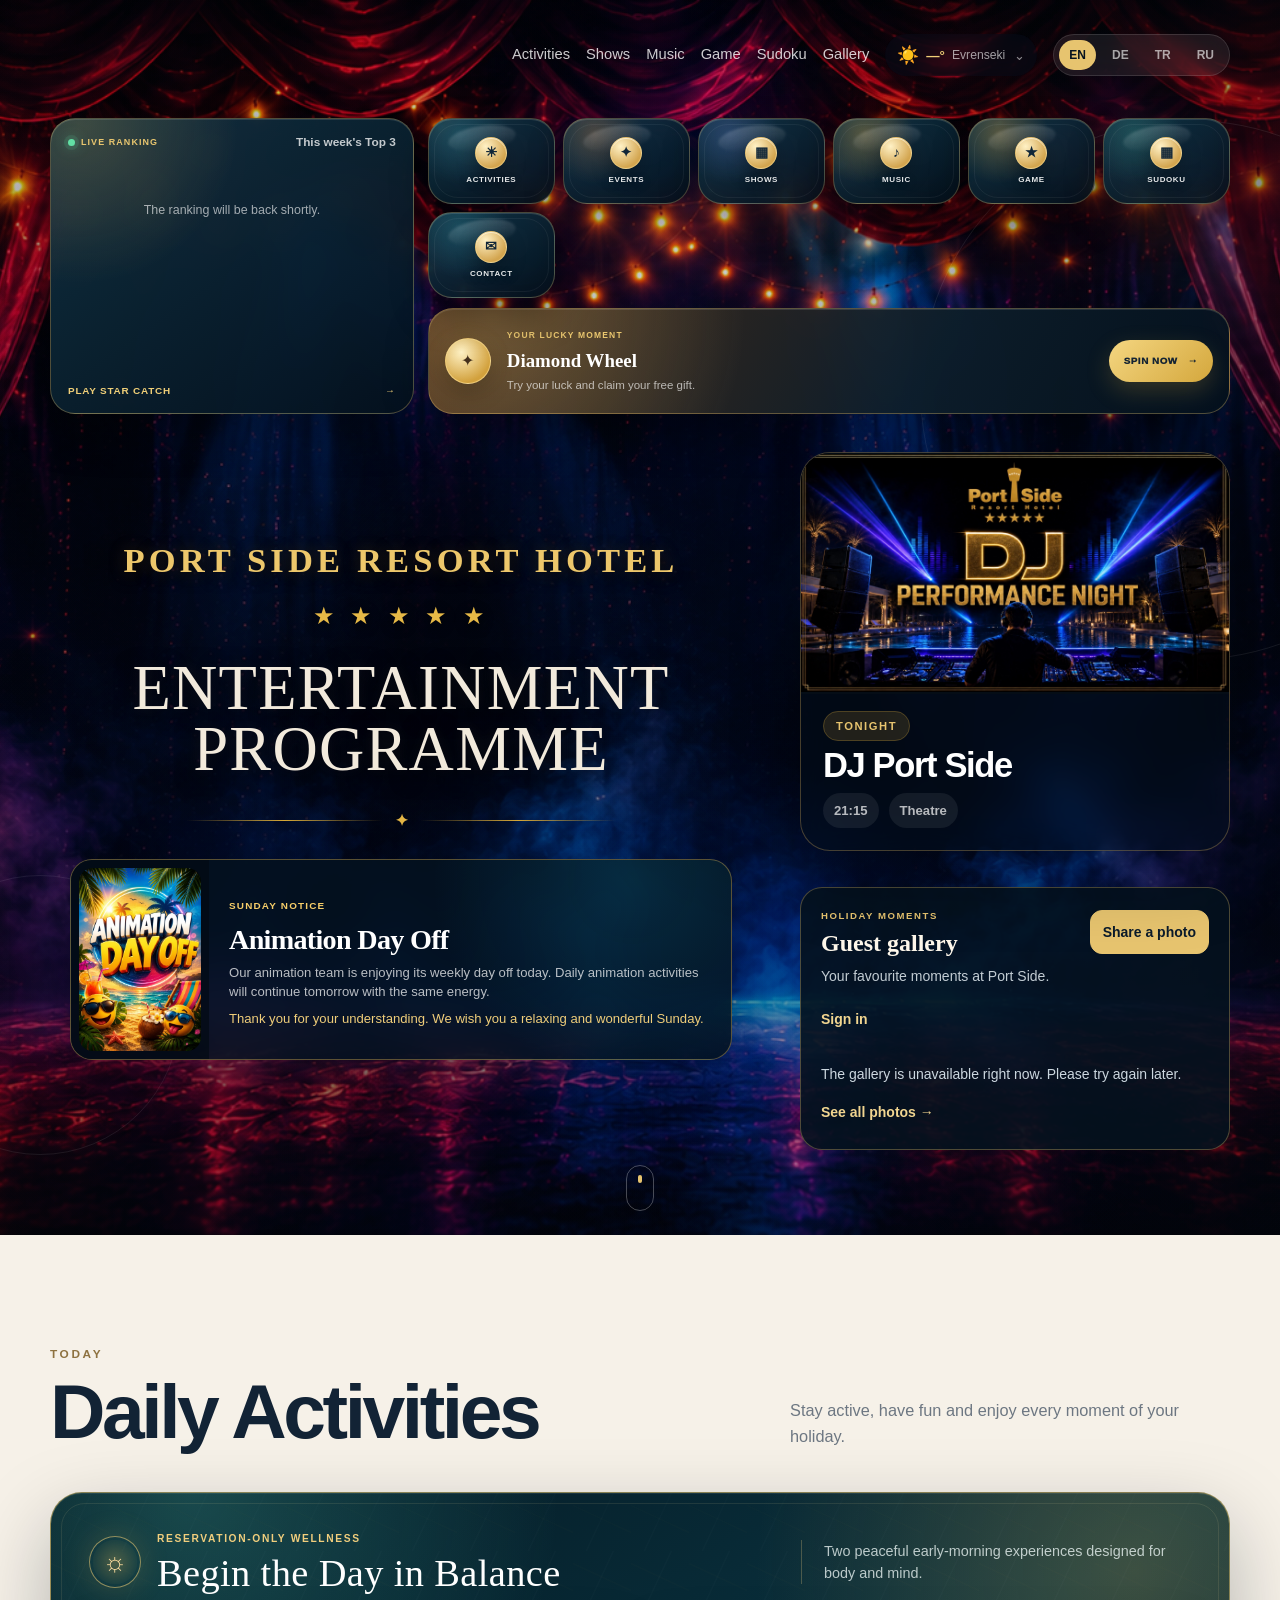
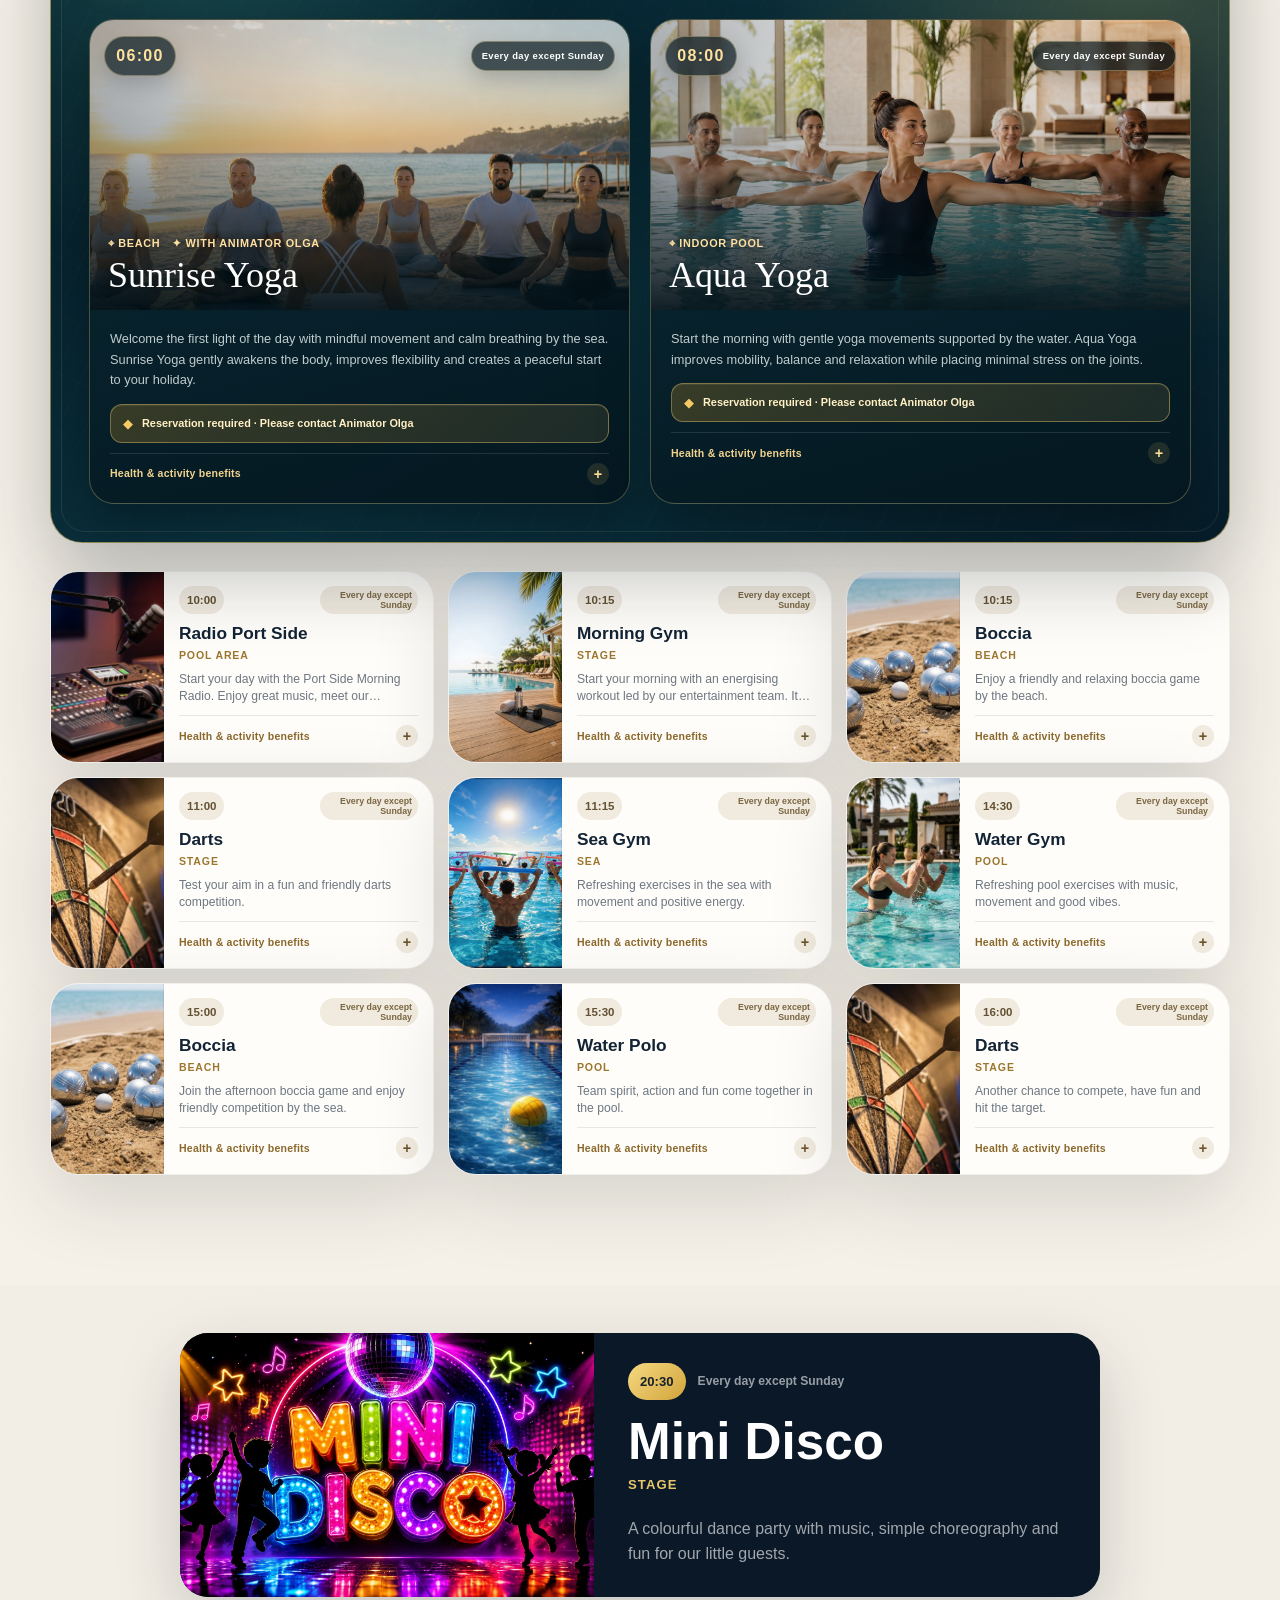
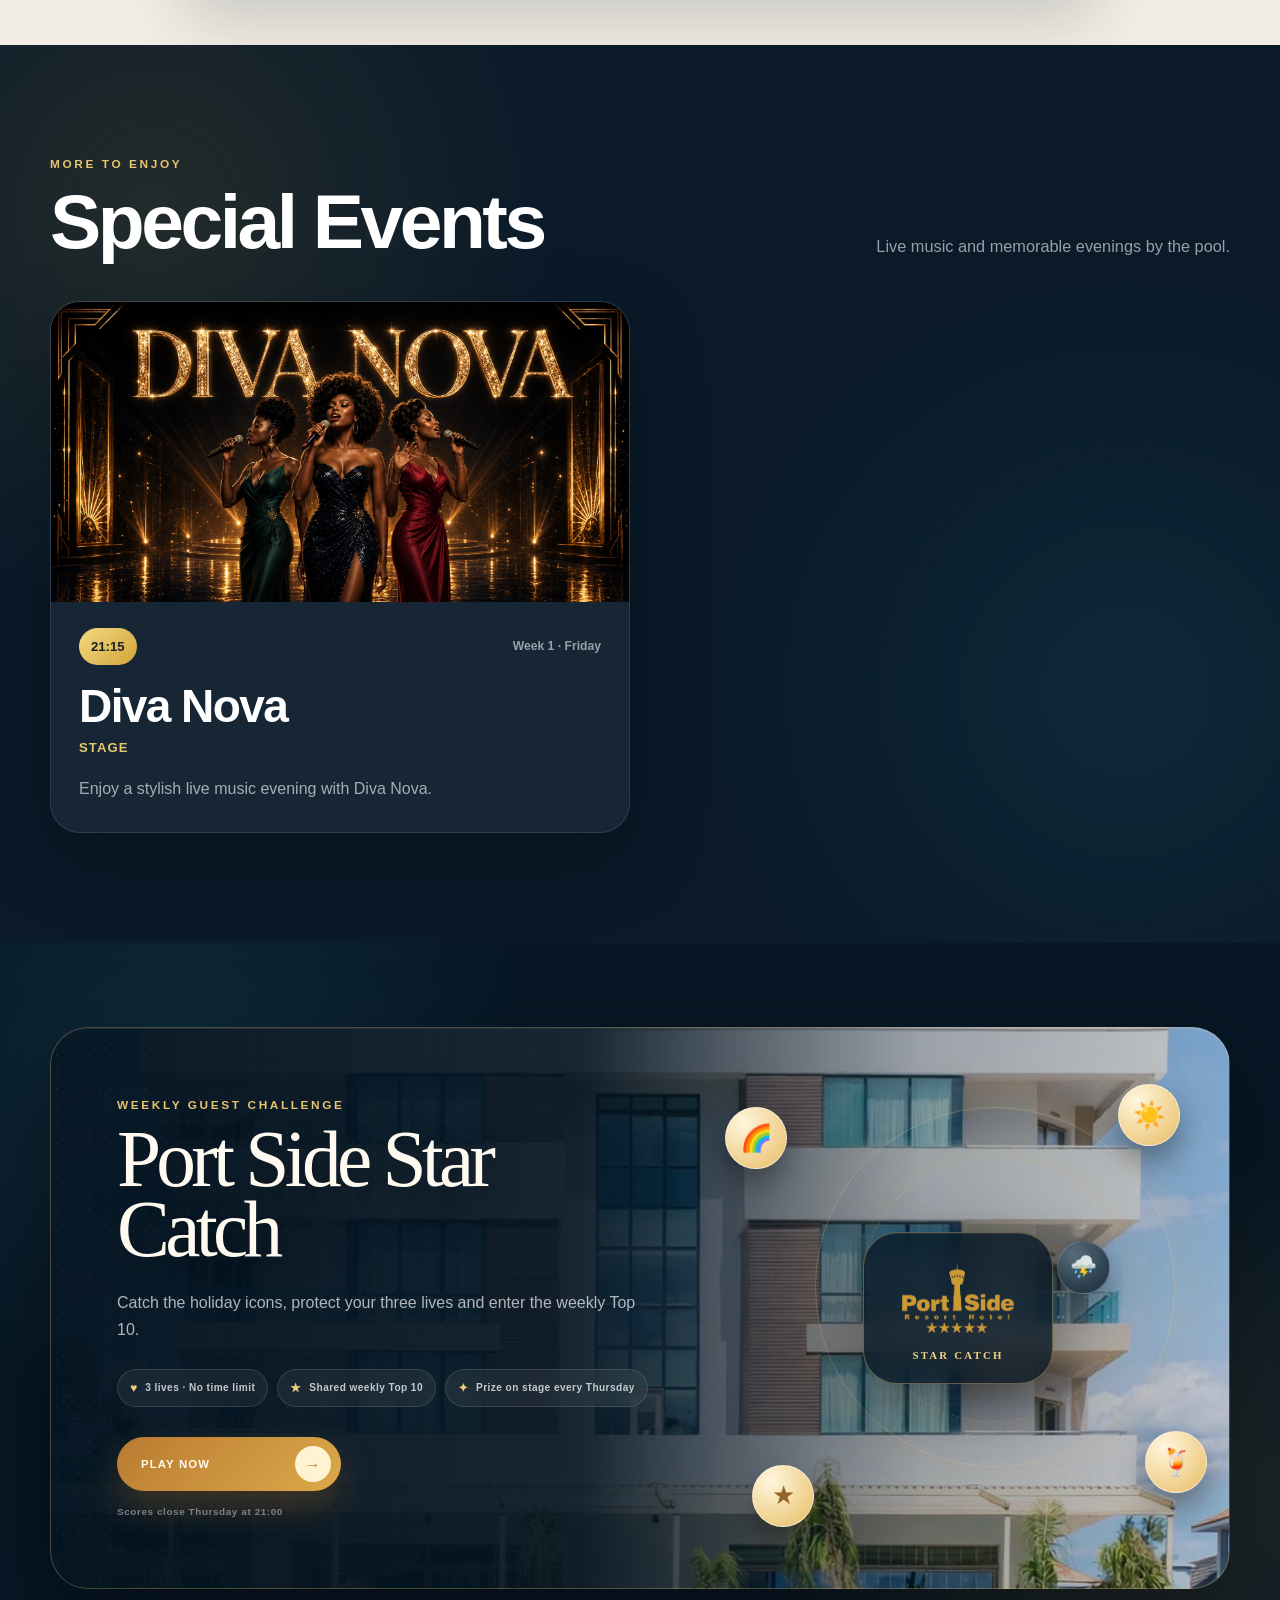
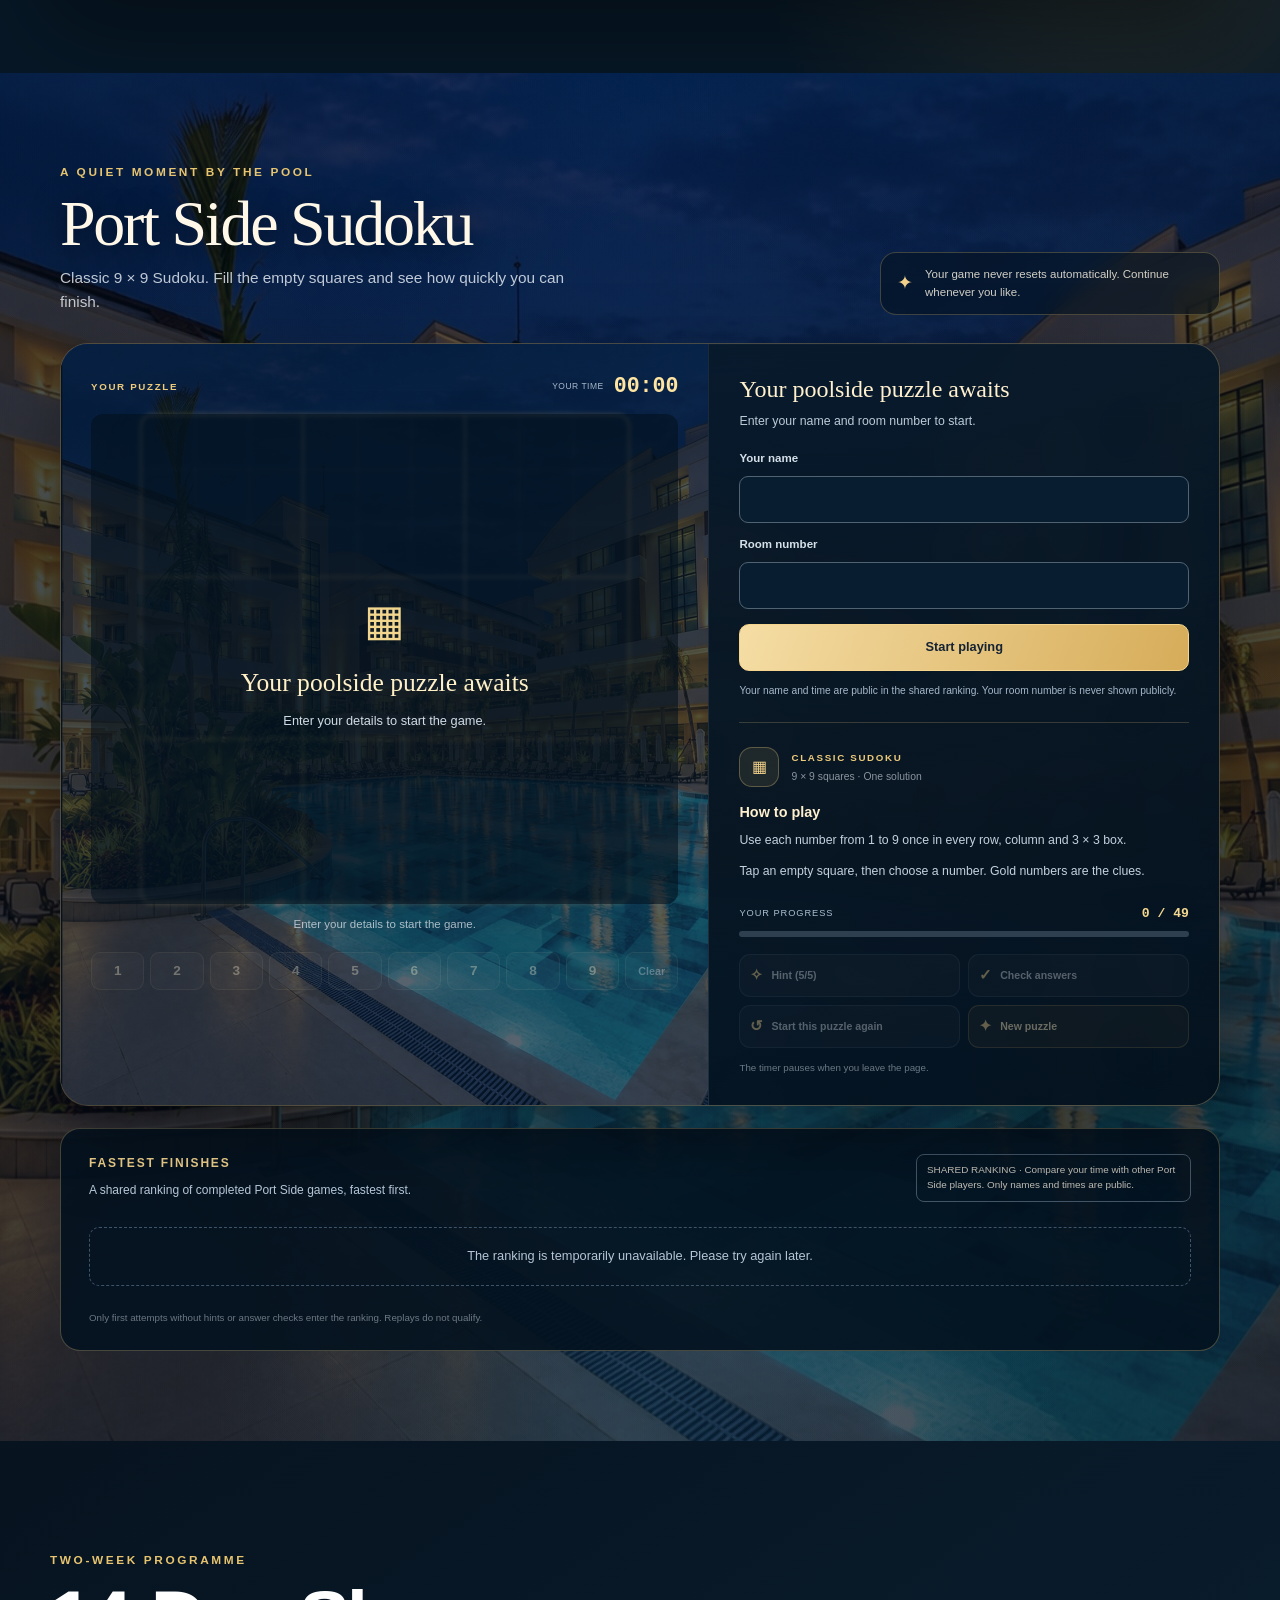
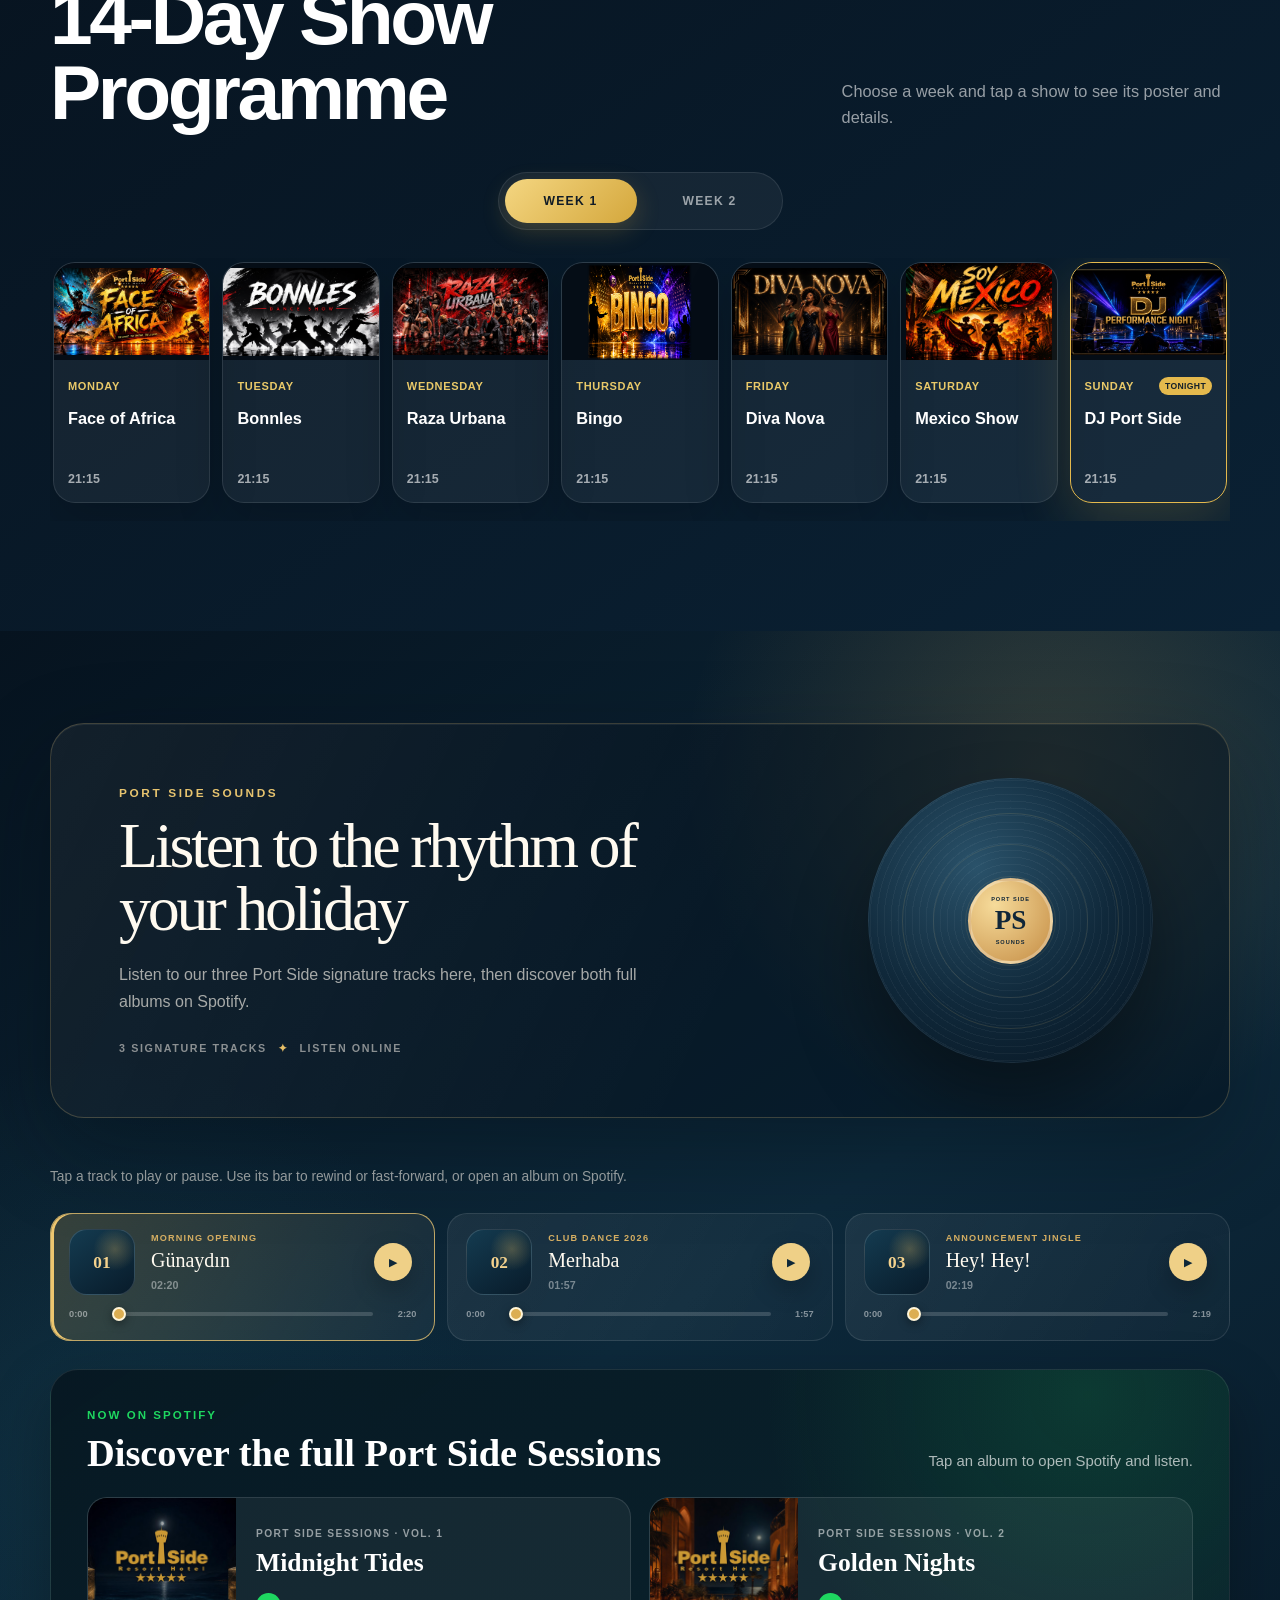
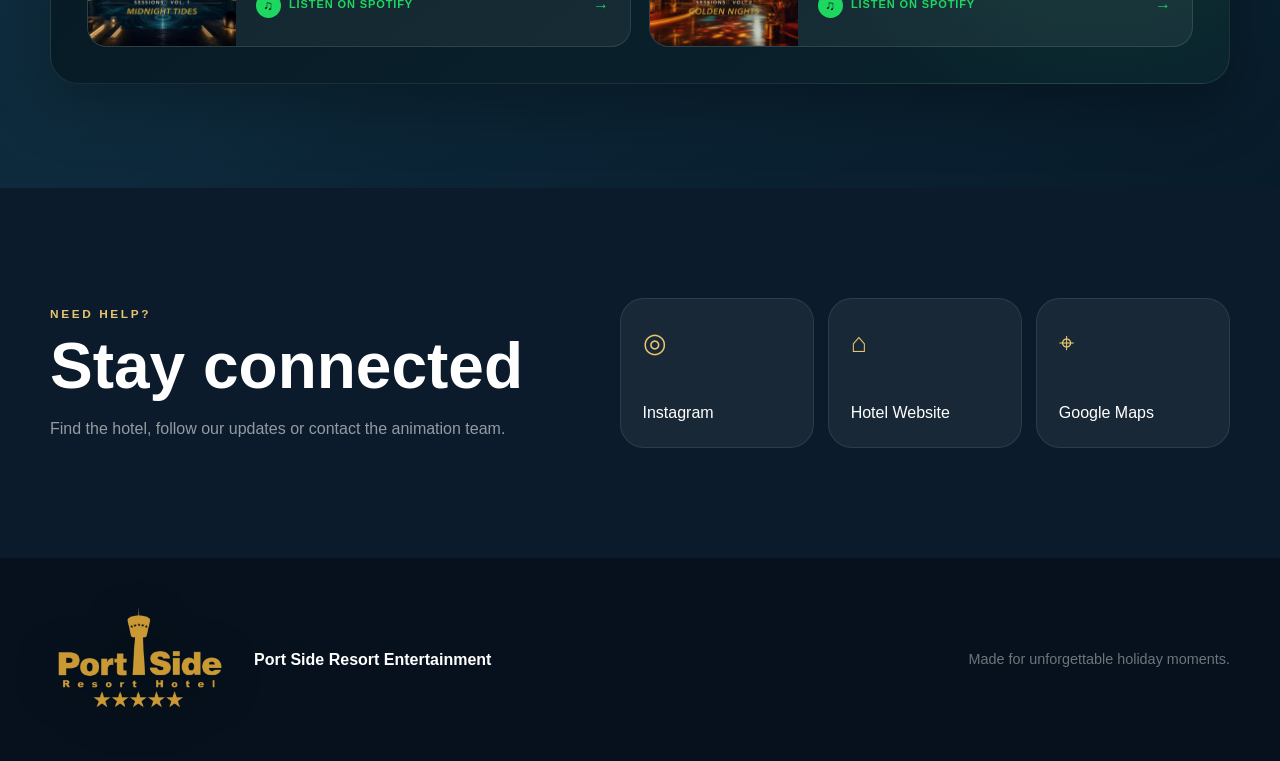
==== commit ea329712: "Add guest gallery with framed photos and per-photo management" ====
--- a/index.html
+++ b/index.html
@@ -11,6 +11,7 @@
   <link rel="icon" href="logo.png" />
   <link rel="apple-touch-icon" href="logo.png" />
   <link rel="stylesheet" href="style.css?v=57" />
+  <link rel="stylesheet" href="gallery.css?v=1" />
 </head>
 <body>
   <div class="page-glow glow-one"></div>
@@ -195,6 +196,16 @@
             </div>
           </div>
         </article>
+        <section id="gallery" class="guest-gallery" aria-labelledby="guestGalleryTitle">
+          <div class="guest-gallery-heading">
+            <div><span class="guest-gallery-kicker" data-gallery-i18n="kicker">UNSERE URLAUBSMOMENTE</span><h2 id="guestGalleryTitle" data-gallery-i18n="title">Gästegalerie</h2></div>
+            <button type="button" class="gallery-button gallery-button-small" id="galleryShare" data-gallery-i18n="share">Foto teilen</button>
+          </div>
+          <p class="guest-gallery-intro" data-gallery-i18n="intro">Eure schönsten Momente im Port Side.</p>
+          <div class="guest-gallery-grid" id="galleryLatest"></div>
+          <p class="gallery-status" id="galleryStatus" role="status" data-gallery-i18n="loading">Fotos werden geladen…</p>
+          <button type="button" class="gallery-text-button" id="galleryAll" data-gallery-i18n="all">Alle Fotos ansehen →</button>
+        </section>
       </div>
     </div>
 
@@ -568,25 +579,6 @@
       </div>
     </section>
 
-    <section id="gallery" class="section gallery-section">
-      <div class="shell">
-        <div class="section-heading split-heading">
-          <div>
-            <p class="section-kicker" data-i18n="memories">MEMORIES</p>
-            <h2 data-i18n="galleryTitle">Gallery</h2>
-          </div>
-          <p class="section-intro" data-i18n="galleryIntro">
-            Photos, posters and special moments will be added here.
-          </p>
-        </div>
-
-        <div class="gallery-coming-soon">
-          <span class="gallery-coming-icon">✦</span>
-          <strong data-i18n="galleryComingSoon">COMING SOON</strong>
-        </div>
-      </div>
-    </section>
-
     <section id="contact" class="section contact-section">
       <div class="shell contact-shell">
         <div>
@@ -624,6 +616,9 @@
   </footer>
 
   <script src="script.js?v=54"></script>
+  <script src="gallery-config.js?v=1"></script>
+  <script src="gallery-frames.js?v=1"></script>
+  <script src="gallery.js?v=1"></script>
   <script src="sudoku-config.js?v=1"></script>
   <script src="sudoku-i18n.js?v=3"></script>
   <script src="sudoku.js?v=6"></script>
--- a/gallery.css
+++ b/gallery.css
@@ -0,0 +1,104 @@
+/* Scoped guest-gallery styles; other site features are intentionally untouched. */
+.guest-gallery { margin-top: 18px; padding: 20px; border: 1px solid rgba(231,196,111,.32); border-radius: 22px; background: rgba(5,18,31,.9); color: #fff8eb; scroll-margin-top: 20px; }
+.guest-gallery-heading { display: flex; align-items: center; justify-content: space-between; gap: 12px; }
+.guest-gallery-kicker { display: block; color: #e7c46f; font-size: .6rem; font-weight: 800; letter-spacing: .16em; }
+.guest-gallery h2 { margin: 6px 0 0; font-family: Georgia, serif; font-size: 1.5rem; line-height: 1.1; }
+.guest-gallery-intro { margin: 10px 0 14px; color: #c2ccd3; font-size: 14px; line-height: 1.5; }
+.guest-gallery-grid { display: grid; grid-template-columns: repeat(2,minmax(0,1fr)); gap: 10px; }
+.gallery-photo-card { min-width: 0; overflow: hidden; border-radius: 12px; border: 1px solid rgba(231,196,111,.18); background: #122332; }
+.gallery-photo-open { display: block; width: 100%; padding: 0; border: 0; background: #06121e; cursor: pointer; }
+.gallery-photo-open img { display: block; width: 100%; height: 160px; object-fit: contain; }
+.gallery-photo-copy { padding: 9px 10px 11px; }
+.gallery-photo-copy strong { display: block; overflow-wrap: anywhere; color: #fff8eb; font-size: 14px; }
+.gallery-photo-copy p { margin: 5px 0 0; color: #cbd4da; font-size: 14px; line-height: 1.45; overflow-wrap: anywhere; white-space: pre-wrap; }
+.guest-gallery .gallery-photo-copy p { display: -webkit-box; -webkit-line-clamp: 2; -webkit-box-orient: vertical; overflow: hidden; }
+.gallery-button, .gallery-text-button, .gallery-icon-button { font: inherit; cursor: pointer; touch-action: manipulation; }
+.gallery-button { min-height: 44px; display: inline-flex; align-items: center; justify-content: center; gap: 7px; padding: 10px 16px; border: 1px solid #e7c46f; border-radius: 12px; color: #0b1b2b; background: #e7c46f; font-size: .85rem; font-weight: 750; }
+.gallery-button-small { flex: 0 0 auto; font-size: 14px; padding: 9px 12px; }
+.gallery-button-secondary { color: #f4e7c7; background: #142b3c; border-color: #607481; }
+.gallery-button:disabled, .gallery-icon-button:disabled { opacity: .45; cursor: not-allowed; }
+.gallery-text-button { border: 0; color: #f1d590; background: transparent; min-height: 44px; padding: 10px 0 0; font-size: 14px; font-weight: 700; }
+.gallery-status { color: #ccd7df; font-size: 14px; line-height: 1.6; margin: 10px 0 0; }
+.gallery-status:empty { display: none; }
+.gallery-dialog { box-sizing: border-box; width: min(1050px, calc(100vw - 32px)); max-height: calc(100dvh - 32px); margin: auto; padding: 0; border: 1px solid #8b744b; border-radius: 22px; color: #fff8eb; background: #0b1b2b; box-shadow: 0 24px 80px #0009; overscroll-behavior: contain; }
+.gallery-dialog::backdrop { background: rgba(0,8,16,.82); backdrop-filter: blur(5px); }
+.gallery-dialog *, .guest-gallery * { box-sizing: border-box; }
+.gallery-dialog-header { position: sticky; top: 0; z-index: 4; display: flex; align-items: center; justify-content: space-between; gap: 16px; padding: 17px 22px; border-bottom: 1px solid #314354; background: #0b1b2b; }
+.gallery-dialog-header h2 { font-family: Georgia, serif; font-size: 1.5rem; margin: 0; }
+.gallery-icon-button { width: 44px; min-width: 44px; height: 44px; border: 1px solid #566777; border-radius: 11px; color: #fff8eb; background: #182c3d; font-size: 1.3rem; }
+.gallery-dialog-content { padding: 22px; }
+.gallery-editor-layout { display: grid; grid-template-columns: minmax(0,1.05fr) minmax(0,1fr); gap: 24px; }
+.gallery-preview-wrap { display: flex; justify-content: center; align-items: center; min-height: 220px; border-radius: 14px; background: #030c15; overflow: hidden; }
+.gallery-preview { display: block; width: 100%; max-width: 380px; max-height: 500px; object-fit: contain; touch-action: none; cursor: grab; }
+.gallery-preview:active { cursor: grabbing; }
+.gallery-preview[data-orientation="landscape"] { max-width: 100%; }
+.gallery-preview-caption { font-size: .88rem; color: #e2e8ec; line-height: 1.6; white-space: pre-wrap; overflow-wrap: anywhere; margin: 10px 2px 0; }
+.gallery-preview-caption:empty { display: none; }
+.gallery-help { color: #c0ced8; font-size: 14px; line-height: 1.5; margin: 9px 0 0; }
+.gallery-preview-notice { margin: 0 0 14px; padding: 9px 11px; border: 1px solid #8b744b; border-radius: 9px; background: #28302d; color: #f5dd9f; font-size: 14px; line-height: 1.5; }
+.gallery-control-row { display: flex; gap: 8px; flex-wrap: wrap; margin-top: 12px; }
+.gallery-control-row .gallery-button { flex: 1; }
+.gallery-segment { display: flex; flex-wrap: wrap; gap: 7px; margin: 12px 0; }
+.gallery-segment .gallery-button { flex: 1; padding: 9px 10px; font-size: 14px; }
+.gallery-segment [aria-pressed="false"] { background: #142b3c; border-color: #607481; color: #f4e7c7; }
+.gallery-pan-controls { display: flex; align-items: center; justify-content: center; gap: 6px; margin-top: 10px; }
+.gallery-pan-controls .gallery-icon-button { font-size: 1.1rem; }
+.gallery-editor-fields { min-width: 0; }
+.gallery-editor-fields fieldset { min-width: 0; margin: 0; padding: 0; border: 0; }
+.gallery-field { display: flex; flex-direction: column; gap: 7px; margin-bottom: 14px; }
+.gallery-field label, .gallery-editor-fields legend, .gallery-frame-heading { font-size: 14px; color: #fff2d1; font-weight: 750; }
+.gallery-editor-fields input:not([type="checkbox"]), .gallery-editor-fields textarea { display: block; width: 100%; min-height: 44px; padding: 11px 12px; color: #fff8eb; border: 1px solid #566b7b; border-radius: 10px; background: #061523; font: inherit; font-size: 16px; }
+.gallery-editor-fields textarea { resize: vertical; min-height: 85px; }
+.gallery-editor-fields input::placeholder, .gallery-editor-fields textarea::placeholder { color: #a5b6c4; }
+.gallery-name-room { display: grid; grid-template-columns: 1fr 1fr; gap: 10px; }
+.gallery-private-note { margin: -6px 0 15px; font-size: 14px; color: #b9c7d2; line-height: 1.5; }
+.gallery-frame-heading { margin: 17px 0 8px; }
+.gallery-frame-list { display: grid; grid-template-columns: repeat(5,minmax(0,1fr)); gap: 7px; }
+.gallery-frame-option { min-width: 0; min-height: 44px; padding: 4px; border: 2px solid transparent; border-radius: 8px; background: #142b3c; color: #e7dabe; cursor: pointer; }
+.gallery-frame-option[aria-pressed="true"] { border-color: #e7c46f; background: #2b3a41; }
+.gallery-frame-option canvas { display: block; width: 100%; height: auto; border-radius: 4px; }
+.gallery-frame-option span { display: block; font-size: 12px; line-height: 1.25; margin: 4px 0 2px; overflow-wrap: anywhere; }
+.gallery-consent { display: flex; align-items: flex-start; gap: 10px; margin-top: 17px; padding: 13px; border: 1px solid #6c674f; border-radius: 12px; background: #182734; cursor: pointer; }
+.gallery-consent input { flex: 0 0 auto; width: 22px; height: 22px; accent-color: #e7c46f; margin: 1px 0 0; }
+.gallery-consent span { font-size: 14px; line-height: 1.6; color: #e2e4df; }
+.gallery-submit { width: 100%; margin-top: 15px; }
+.gallery-editor-status { padding: 0; color: #f7d598; }
+.gallery-all-grid { display: grid; grid-template-columns: repeat(3,minmax(0,1fr)); gap: 16px; }
+.gallery-all-grid .gallery-photo-open img { height: 230px; }
+.gallery-all-grid .gallery-photo-copy p { font-size: 14px; }
+.gallery-more { display: block; margin: 22px auto 0; }
+.gallery-viewer { max-width: 740px; }
+.gallery-viewer-photo { display: block; max-width: 100%; max-height: 68dvh; margin: auto; object-fit: contain; }
+.gallery-viewer-caption { color: #dde4e9; font-size: .94rem; line-height: 1.6; white-space: pre-wrap; overflow-wrap: anywhere; }
+.gallery-button:focus-visible, .gallery-text-button:focus-visible, .gallery-icon-button:focus-visible, .gallery-frame-option:focus-visible, .gallery-photo-open:focus-visible, .gallery-dialog input:focus-visible, .gallery-dialog textarea:focus-visible, .gallery-preview:focus-visible { outline: 3px solid #f5cc72; outline-offset: 3px; }
+.gallery-dialog [hidden] { display: none !important; }
+.gallery-caption-counter { color: #c0ced8; align-self: flex-end; font-size: 14px; }
+.gallery-button { font-size: max(14px, .85rem); }
+.gallery-access-bar { display: flex; flex-wrap: wrap; align-items: center; gap: 4px 16px; margin: -4px 0 12px; }
+.gallery-access-bar .gallery-text-button { padding: 4px 0; text-align: left; }
+.gallery-access-bar .gallery-status { flex-basis: 100%; margin: 0; color: #e7c46f; }
+.gallery-access-bar [hidden] { display: none !important; }
+.gallery-editor-manage { padding: 0 0 10px; margin: -8px 0 8px; text-align: left; }
+.gallery-access-dialog { max-width: 540px; }
+.gallery-mine { margin-top: 22px; border-top: 1px solid #465c6c; padding-top: 16px; }
+.gallery-mine h3 { margin: 0 0 14px; color: #f5dd9f; font-size: 18px; }
+.gallery-mine-grid { display: grid; grid-template-columns: repeat(2,minmax(0,1fr)); gap: 12px; }
+.gallery-edit-button { width: 100%; min-height: 44px; margin-top: 10px; }
+.gallery-button-danger { background: #512f30; color: #fff0e7; border-color: #ca8980; }
+.gallery-delete-button { width: 100%; min-height: 44px; margin-top: 10px; }
+.gallery-delete-preview { display: block; max-width: 100%; max-height: 220px; margin: 0 auto 12px; object-fit: contain; }
+#galleryDeleteName { color: #fff2d1; overflow-wrap: anywhere; }
+@media(max-width: 700px) {
+  .gallery-dialog { width: calc(100vw - 16px); max-height: calc(100dvh - 16px); border-radius: 16px; }
+  .gallery-dialog-header { padding: 12px 14px; }
+  .gallery-dialog-header h2 { font-size: 1.2rem; }
+  .gallery-dialog-content { padding: 14px; }
+  .gallery-editor-layout { grid-template-columns: 1fr; gap: 20px; }
+  .gallery-preview { max-height: 49dvh; width: auto; max-width: 100%; }
+  .gallery-preview[data-orientation="landscape"] { width: 100%; }
+  .gallery-all-grid { grid-template-columns: repeat(2,minmax(0,1fr)); gap: 10px; }
+  .gallery-all-grid .gallery-photo-open img { height: 185px; }
+  .guest-gallery { padding: 16px; }
+  .gallery-name-room { grid-template-columns: 1fr 1fr; }
+}
+@media(prefers-reduced-motion: reduce) { .gallery-dialog *, .guest-gallery * { scroll-behavior: auto !important; } }
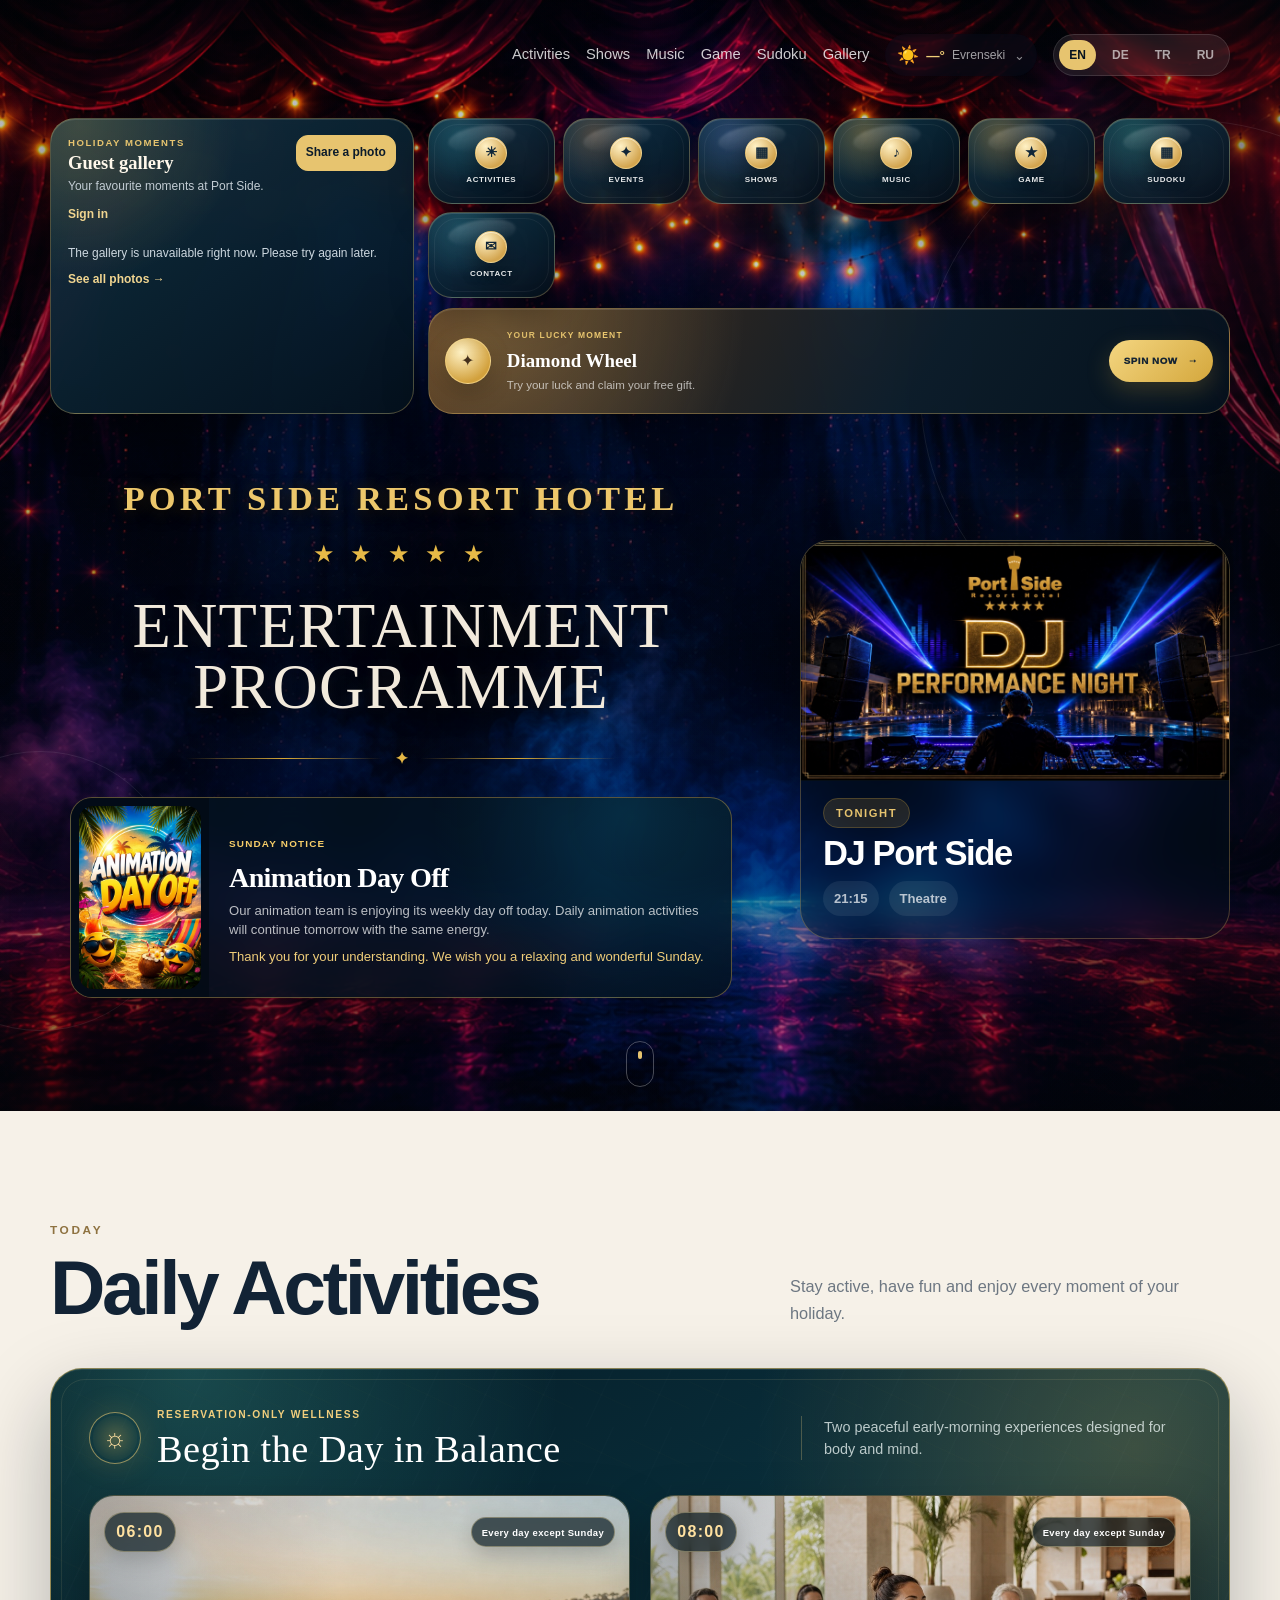
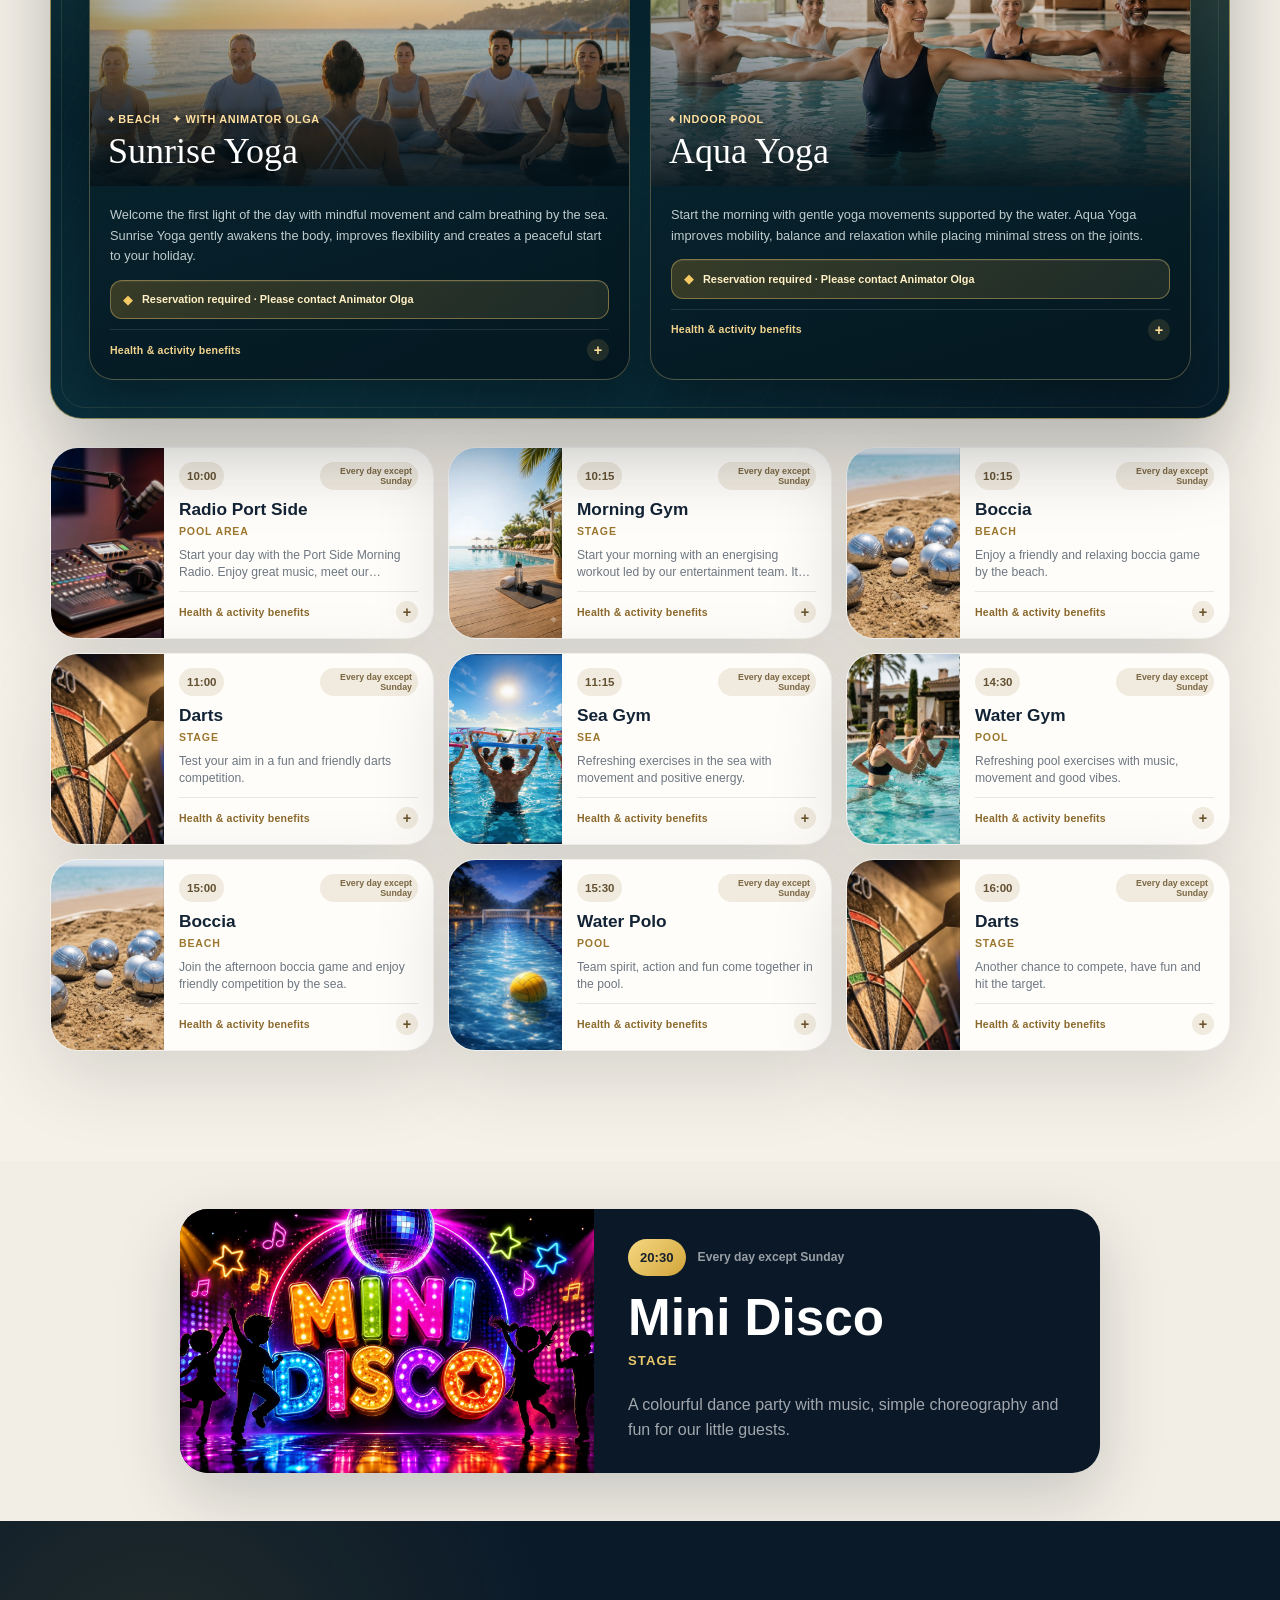
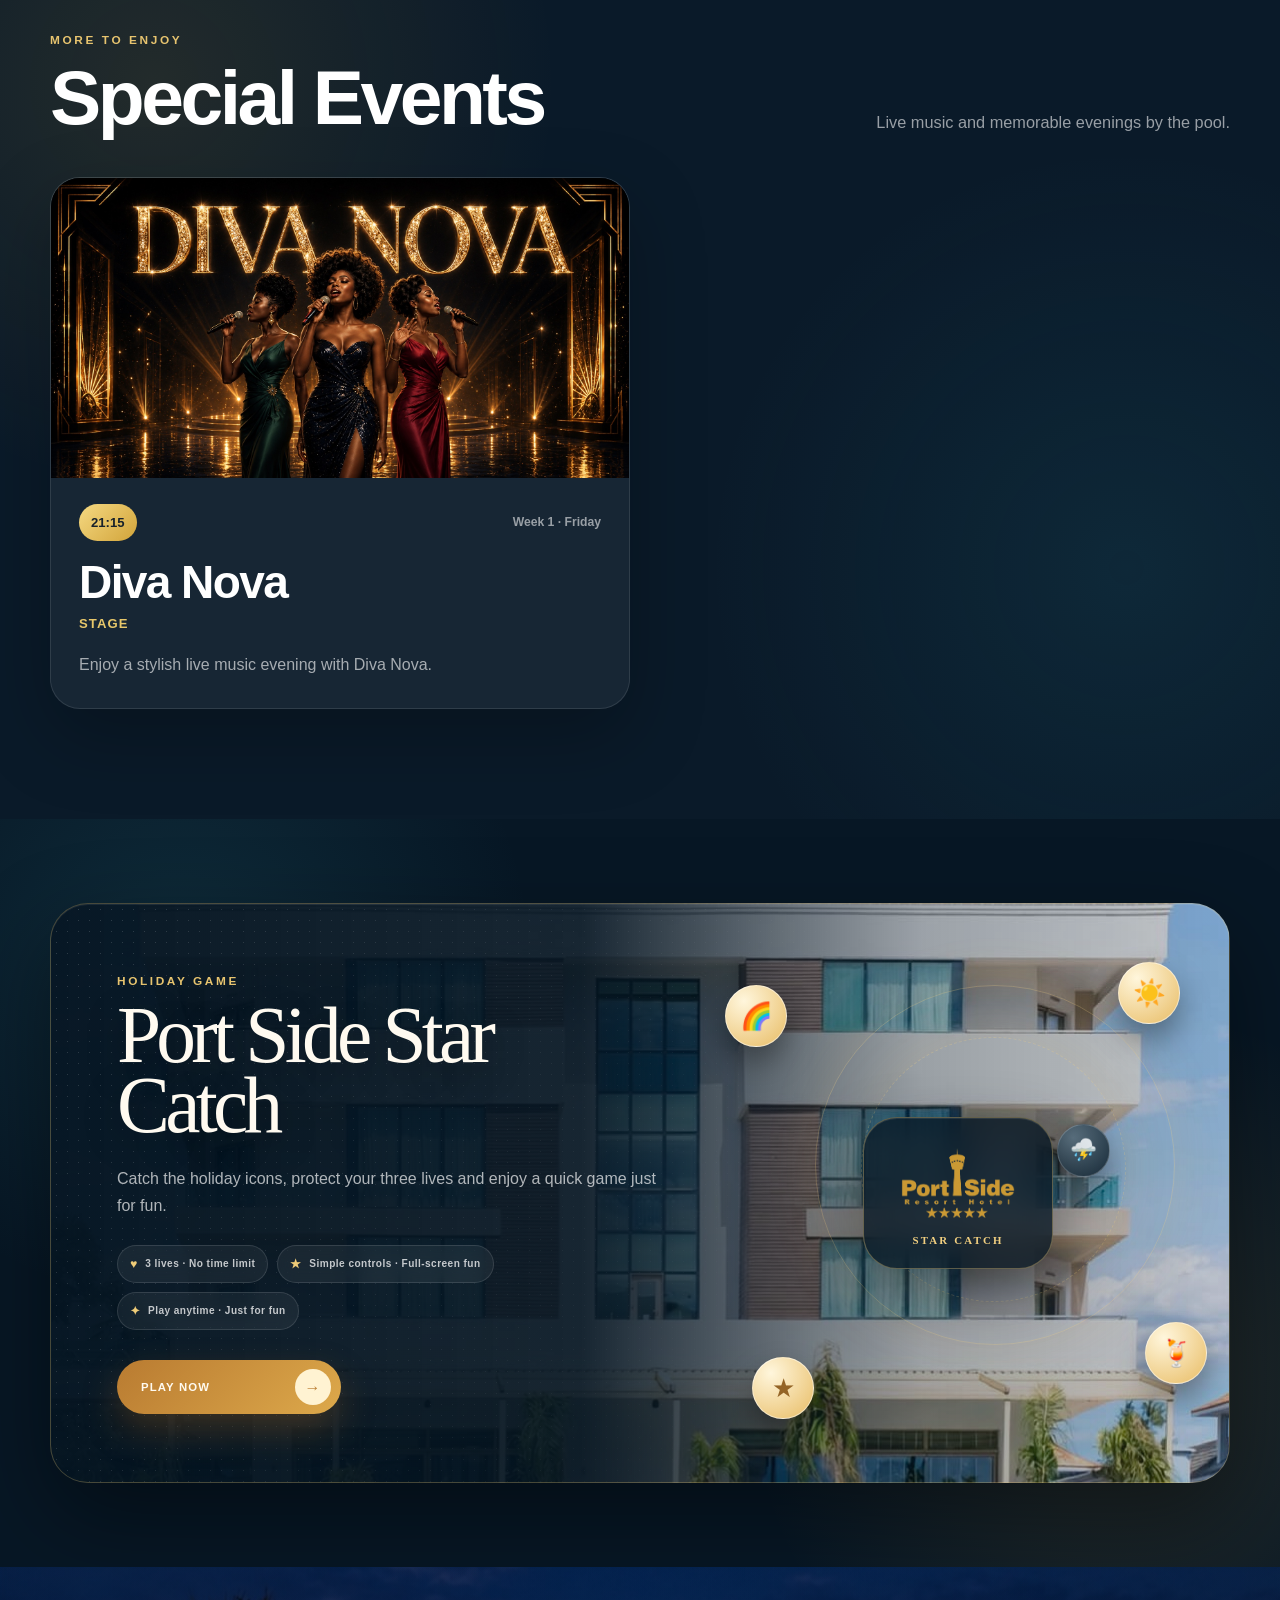
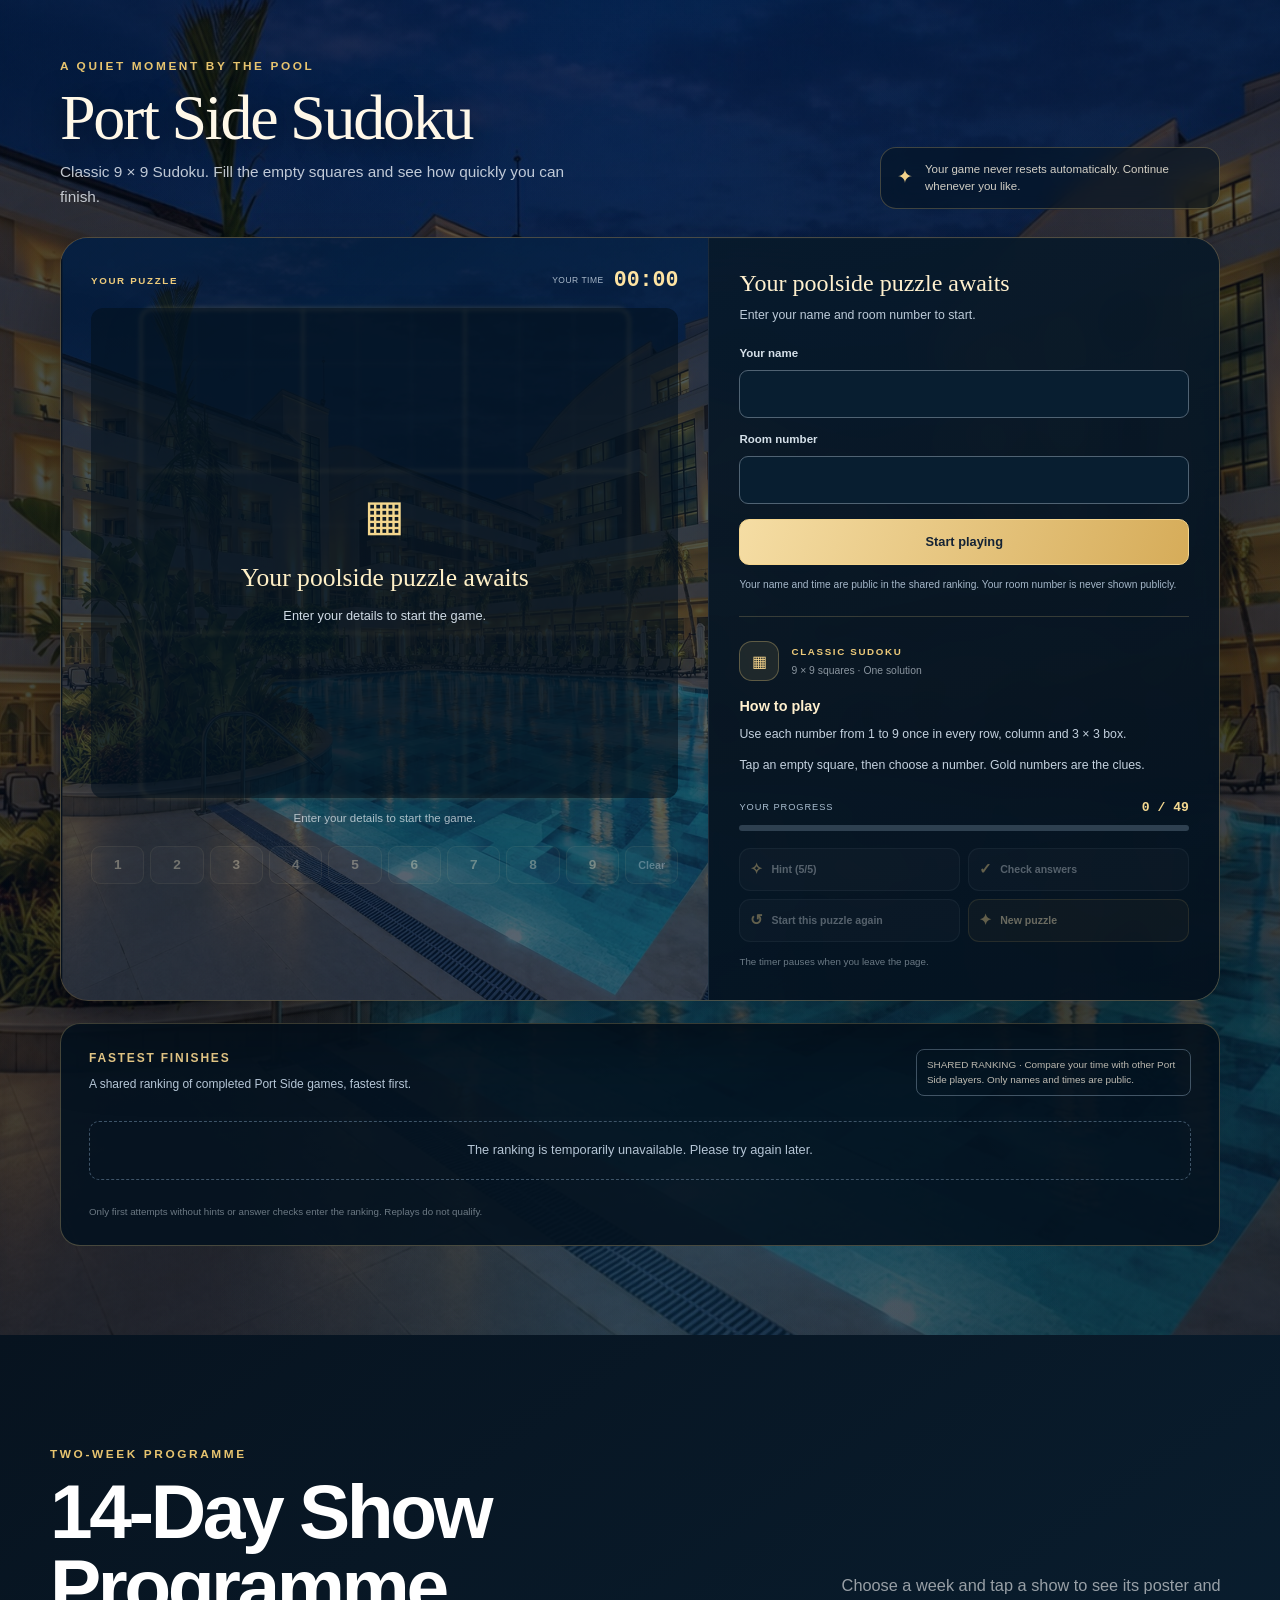
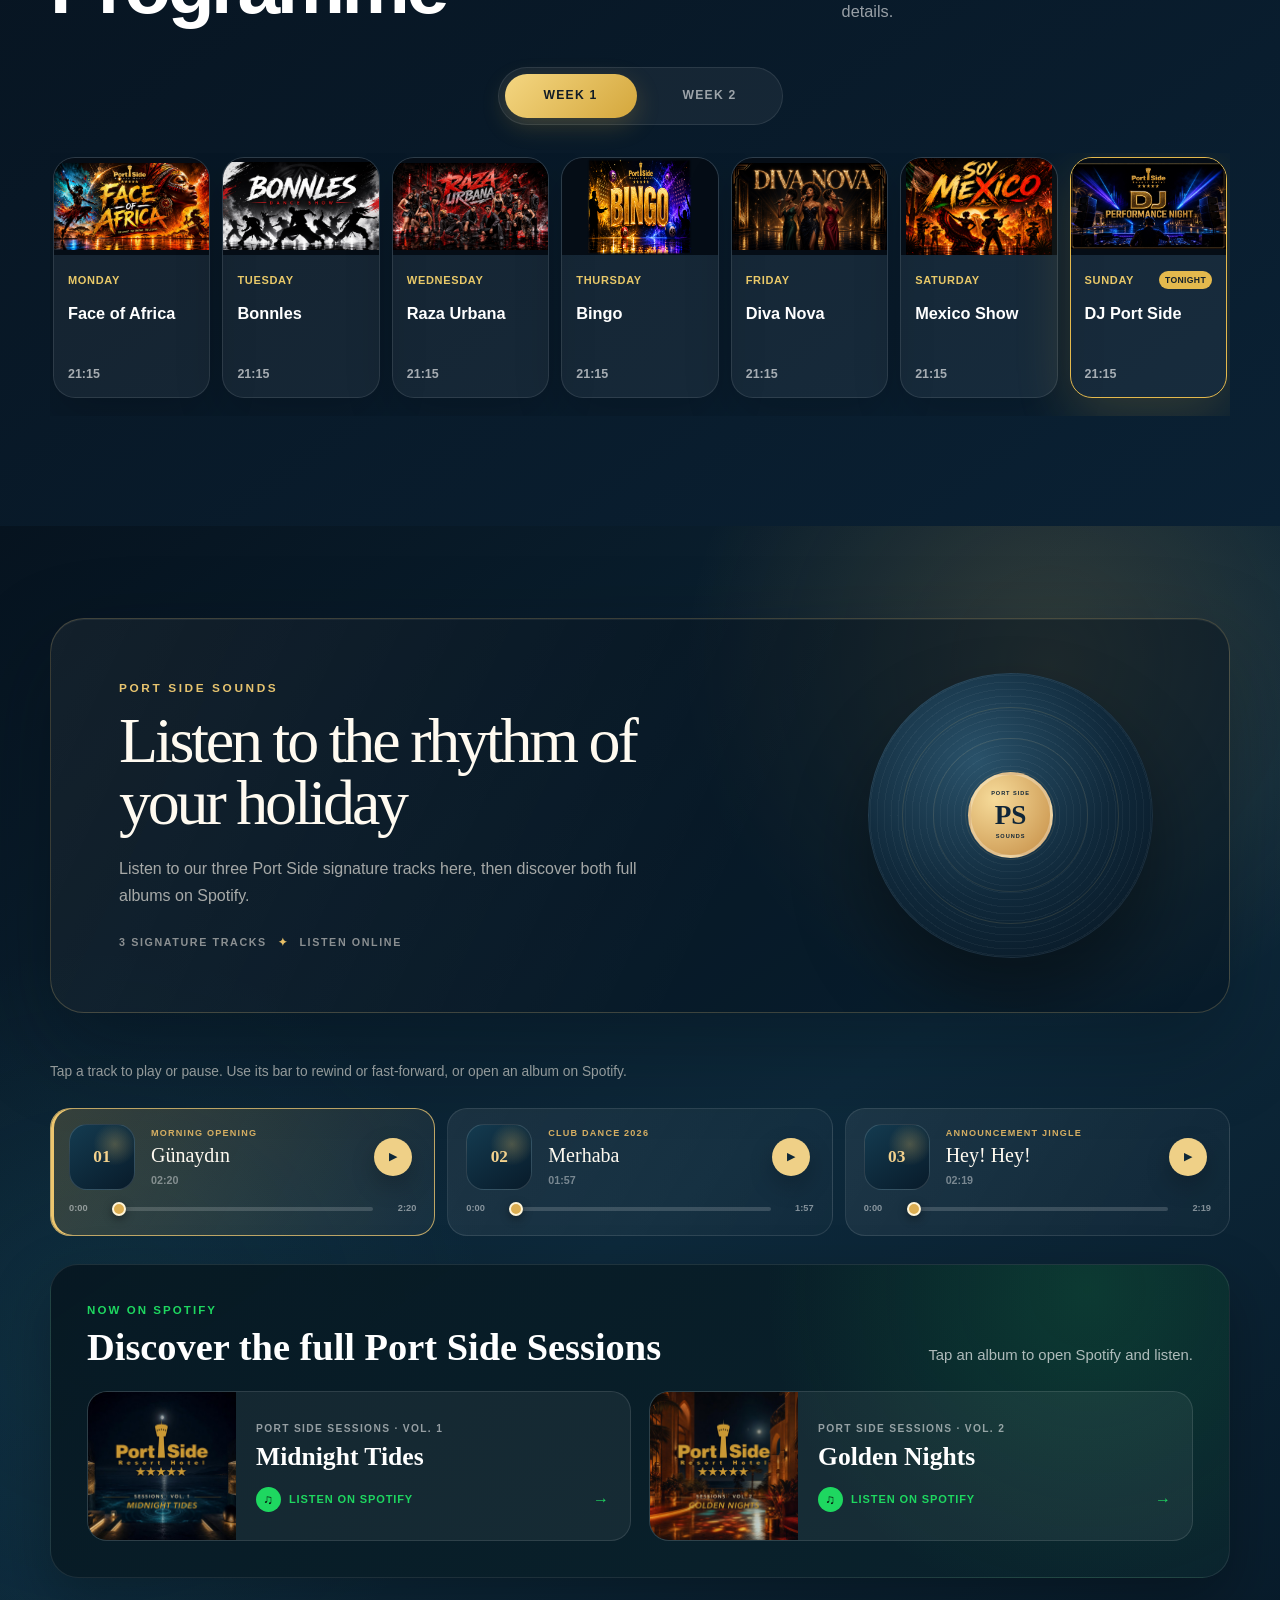
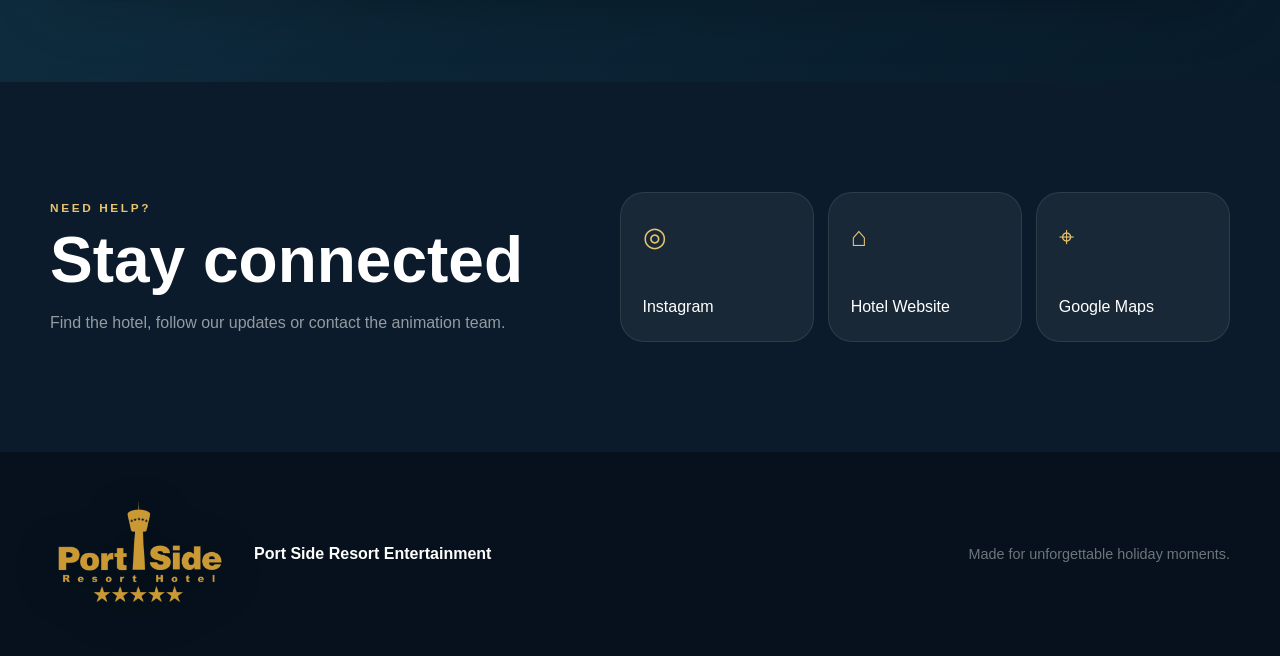
==== commit 1bc4a55a: "Add Show Time poster and gallery likes" ====
--- a/index.html
+++ b/index.html
@@ -10,8 +10,8 @@
   <link rel="manifest" href="manifest.json" />
   <link rel="icon" href="logo.png" />
   <link rel="apple-touch-icon" href="logo.png" />
-  <link rel="stylesheet" href="style.css?v=57" />
-  <link rel="stylesheet" href="gallery.css?v=1" />
+  <link rel="stylesheet" href="style.css?v=58" />
+  <link rel="stylesheet" href="gallery.css?v=2" />
 </head>
 <body>
   <div class="page-glow glow-one"></div>
@@ -77,24 +77,16 @@
     </nav>
 
     <div class="hero-tools shell">
-      <aside class="leaderboard-preview" aria-labelledby="leaderboardPreviewTitle">
-        <div class="leaderboard-preview-head">
-          <div>
-            <span class="leaderboard-live-dot" aria-hidden="true"></span>
-            <span data-i18n="leaderboardKicker">LIVE RANKING</span>
-          </div>
-          <strong id="leaderboardPreviewTitle" data-i18n="leaderboardTitle">This week's Top 3</strong>
-        </div>
-
-        <ol class="leaderboard-preview-list" id="leaderboardPreviewList" aria-live="polite">
-          <li class="leaderboard-preview-status" data-i18n="leaderboardLoading">Loading ranking…</li>
-        </ol>
-
-        <a class="leaderboard-preview-link" href="https://port-side-star-catch.cream-melon-9853.chatgpt.site/game/">
-          <span data-i18n="leaderboardButton">PLAY STAR CATCH</span>
-          <span aria-hidden="true">→</span>
-        </a>
-      </aside>
+      <section id="gallery" class="guest-gallery" aria-labelledby="guestGalleryTitle">
+        <div class="guest-gallery-heading">
+          <div><span class="guest-gallery-kicker" data-gallery-i18n="kicker">UNSERE URLAUBSMOMENTE</span><h2 id="guestGalleryTitle" data-gallery-i18n="title">Gästegalerie</h2></div>
+          <button type="button" class="gallery-button gallery-button-small" id="galleryShare" data-gallery-i18n="share">Foto teilen</button>
+        </div>
+        <p class="guest-gallery-intro" data-gallery-i18n="intro">Eure schönsten Momente im Port Side.</p>
+        <div class="guest-gallery-grid" id="galleryLatest"></div>
+        <p class="gallery-status" id="galleryStatus" role="status" data-gallery-i18n="loading">Fotos werden geladen…</p>
+        <button type="button" class="gallery-text-button" id="galleryAll" data-gallery-i18n="all">Alle Fotos ansehen →</button>
+      </section>
 
       <div class="hero-quick-area">
         <nav class="section-shortcuts section-shortcuts-compact" aria-label="Site sections">
@@ -196,16 +188,6 @@
             </div>
           </div>
         </article>
-        <section id="gallery" class="guest-gallery" aria-labelledby="guestGalleryTitle">
-          <div class="guest-gallery-heading">
-            <div><span class="guest-gallery-kicker" data-gallery-i18n="kicker">UNSERE URLAUBSMOMENTE</span><h2 id="guestGalleryTitle" data-gallery-i18n="title">Gästegalerie</h2></div>
-            <button type="button" class="gallery-button gallery-button-small" id="galleryShare" data-gallery-i18n="share">Foto teilen</button>
-          </div>
-          <p class="guest-gallery-intro" data-gallery-i18n="intro">Eure schönsten Momente im Port Side.</p>
-          <div class="guest-gallery-grid" id="galleryLatest"></div>
-          <p class="gallery-status" id="galleryStatus" role="status" data-gallery-i18n="loading">Fotos werden geladen…</p>
-          <button type="button" class="gallery-text-button" id="galleryAll" data-gallery-i18n="all">Alle Fotos ansehen →</button>
-        </section>
       </div>
     </div>
 
@@ -320,23 +302,22 @@
       <div class="shell">
         <article class="game-invite-card">
           <div class="game-invite-copy">
-            <p class="section-kicker gold" data-i18n="gameKicker">WEEKLY GUEST CHALLENGE</p>
+            <p class="section-kicker gold" data-i18n="gameKicker">HOLIDAY GAME</p>
             <h2 data-i18n="gameTitle">Port Side Star Catch</h2>
             <p class="game-invite-intro" data-i18n="gameIntro">
-              Catch the holiday icons, protect your three lives and enter the weekly Top 10.
+              Catch the holiday icons, protect your three lives and enjoy a quick game just for fun.
             </p>
 
             <div class="game-rule-list">
               <span><b aria-hidden="true">♥</b><strong data-i18n="gameRuleLives">3 lives · No time limit</strong></span>
-              <span><b aria-hidden="true">★</b><strong data-i18n="gameRuleWeekly">Shared weekly Top 10</strong></span>
-              <span><b aria-hidden="true">✦</b><strong data-i18n="gameRulePrize">Prize on stage every Thursday</strong></span>
+              <span><b aria-hidden="true">★</b><strong data-i18n="gameRuleFullscreen">Simple controls · Full-screen fun</strong></span>
+              <span><b aria-hidden="true">✦</b><strong data-i18n="gameRuleAnytime">Play anytime · Just for fun</strong></span>
             </div>
 
             <a class="game-launch-button" href="https://port-side-star-catch.cream-melon-9853.chatgpt.site">
               <span data-i18n="gameButton">PLAY NOW</span>
               <span aria-hidden="true">→</span>
             </a>
-            <small class="game-deadline" data-i18n="gameClose">Scores close Thursday at 21:00</small>
           </div>
 
           <div class="game-invite-visual" aria-hidden="true">
@@ -615,10 +596,10 @@
     </div>
   </footer>
 
-  <script src="script.js?v=54"></script>
+  <script src="script.js?v=55"></script>
   <script src="gallery-config.js?v=1"></script>
   <script src="gallery-frames.js?v=1"></script>
-  <script src="gallery.js?v=1"></script>
+  <script src="gallery.js?v=2"></script>
   <script src="sudoku-config.js?v=1"></script>
   <script src="sudoku-i18n.js?v=3"></script>
   <script src="sudoku.js?v=6"></script>
--- a/style.css
+++ b/style.css
@@ -180,7 +180,7 @@
   }
 }
 
-/* ===== COMPACT OPENING DASHBOARD + LIVE TOP 3 ===== */
+/* ===== COMPACT OPENING DASHBOARD ===== */
 
 .hero-tools {
   position: relative;
@@ -192,7 +192,6 @@
   padding-block: 8px;
 }
 
-.leaderboard-preview,
 .wheel-promo {
   border: 1px solid rgba(236, 199, 112, .32);
   color: #fff;
@@ -202,116 +201,6 @@
   box-shadow: 0 18px 42px rgba(0, 0, 0, .34), inset 0 1px 0 rgba(255,255,255,.12);
   backdrop-filter: blur(16px);
   -webkit-backdrop-filter: blur(16px);
-}
-
-.leaderboard-preview {
-  min-height: 203px;
-  display: flex;
-  flex-direction: column;
-  padding: 16px 17px 14px;
-  border-radius: 25px;
-}
-
-.leaderboard-preview-head {
-  display: flex;
-  align-items: flex-start;
-  justify-content: space-between;
-  gap: 13px;
-  margin-bottom: 10px;
-}
-
-.leaderboard-preview-head > div {
-  display: flex;
-  align-items: center;
-  gap: 6px;
-  color: #e9c66f;
-  font-size: .56rem;
-  font-weight: 900;
-  letter-spacing: .12em;
-  white-space: nowrap;
-}
-
-.leaderboard-live-dot {
-  width: 7px;
-  height: 7px;
-  border-radius: 50%;
-  background: #62dfa4;
-  box-shadow: 0 0 0 4px rgba(98, 223, 164, .12), 0 0 14px rgba(98, 223, 164, .7);
-}
-
-.leaderboard-preview-head > strong {
-  max-width: 150px;
-  color: rgba(255, 255, 255, .76);
-  font-size: .74rem;
-  line-height: 1.2;
-  text-align: right;
-}
-
-.leaderboard-preview-list {
-  display: grid;
-  gap: 5px;
-  margin: 0;
-  padding: 0;
-  list-style: none;
-}
-
-.leaderboard-preview-list > li:not(.leaderboard-preview-status) {
-  min-height: 33px;
-  display: grid;
-  grid-template-columns: 25px minmax(0, 1fr) auto;
-  align-items: center;
-  gap: 8px;
-  padding: 5px 9px 5px 5px;
-  border-radius: 11px;
-  background: rgba(255, 255, 255, .065);
-  border: 1px solid rgba(255, 255, 255, .055);
-}
-
-.leaderboard-preview-rank {
-  width: 24px;
-  height: 24px;
-  display: grid;
-  place-items: center;
-  border-radius: 8px;
-  color: #152433;
-  background: linear-gradient(145deg, #f5da8a, #c99835);
-  font-size: .72rem;
-  font-weight: 950;
-}
-
-.leaderboard-preview-name {
-  overflow: hidden;
-  font-size: .8rem;
-  text-overflow: ellipsis;
-  white-space: nowrap;
-}
-
-.leaderboard-preview-score {
-  color: #f0cf78;
-  font-size: .78rem;
-}
-
-.leaderboard-preview-status {
-  min-height: 103px;
-  display: grid;
-  place-items: center;
-  color: rgba(255,255,255,.62);
-  font-size: .78rem;
-  text-align: center;
-}
-
-.leaderboard-preview-link {
-  display: flex;
-  align-items: center;
-  justify-content: space-between;
-  gap: 10px;
-  margin-top: auto;
-  padding-top: 10px;
-  color: #f0cf78;
-  font-size: .62rem;
-  font-weight: 900;
-  letter-spacing: .08em;
-  text-decoration: none;
 }
 
 .hero-quick-area {
@@ -423,9 +312,7 @@
 }
 
 .wheel-promo-button:hover,
-.wheel-promo-button:focus-visible,
-.leaderboard-preview-link:hover,
-.leaderboard-preview-link:focus-visible {
+.wheel-promo-button:focus-visible {
   filter: brightness(1.08);
   outline: none;
 }
@@ -520,10 +407,6 @@
     grid-template-columns: 1fr;
   }
 
-  .leaderboard-preview {
-    min-height: 0;
-  }
-
   .hero-tools + .hero-orb + .hero-orb + .hero-content,
   .hero-content {
     min-height: auto;
@@ -535,23 +418,6 @@
     width: min(100% - 20px, 1180px);
     gap: 9px;
     padding-block: 3px;
-  }
-
-  .leaderboard-preview {
-    padding: 13px 13px 11px;
-    border-radius: 20px;
-  }
-
-  .leaderboard-preview-head {
-    margin-bottom: 8px;
-  }
-
-  .leaderboard-preview-status {
-    min-height: 80px;
-  }
-
-  .leaderboard-preview-link {
-    padding-top: 8px;
   }
 
   .hero-tools .section-shortcuts {
@@ -4996,15 +4862,6 @@
   outline: none;
 }
 
-.game-deadline {
-  display: block;
-  margin-top: 13px;
-  color: rgba(255,255,255,.43);
-  font-size: .62rem;
-  font-weight: 750;
-  letter-spacing: .06em;
-}
-
 .game-invite-visual {
   position: relative;
   z-index: 2;
--- a/gallery.css
+++ b/gallery.css
@@ -5,6 +5,19 @@
 .guest-gallery h2 { margin: 6px 0 0; font-family: Georgia, serif; font-size: 1.5rem; line-height: 1.1; }
 .guest-gallery-intro { margin: 10px 0 14px; color: #c2ccd3; font-size: 14px; line-height: 1.5; }
 .guest-gallery-grid { display: grid; grid-template-columns: repeat(2,minmax(0,1fr)); gap: 10px; }
+.hero-tools > .guest-gallery { align-self: stretch; min-width: 0; min-height: 203px; margin-top: 0; padding: 16px 17px 14px; border-radius: 25px; background: radial-gradient(circle at 8% 2%, rgba(222,177,79,.22), transparent 36%), linear-gradient(145deg, rgba(16,50,68,.94), rgba(4,17,29,.94)); box-shadow: 0 18px 42px rgba(0,0,0,.34), inset 0 1px 0 rgba(255,255,255,.12); backdrop-filter: blur(16px); -webkit-backdrop-filter: blur(16px); }
+.hero-tools > .guest-gallery .guest-gallery-heading { align-items: flex-start; }
+.hero-tools > .guest-gallery h2 { margin-top: 3px; font-size: 1.16rem; }
+.hero-tools > .guest-gallery .guest-gallery-intro { margin: 5px 0 8px; overflow: hidden; font-size: 12px; line-height: 1.3; text-overflow: ellipsis; white-space: nowrap; }
+.hero-tools > .guest-gallery .gallery-button-small { min-height: 36px; padding: 6px 9px; font-size: 12px; }
+.hero-tools > .guest-gallery .guest-gallery-grid { gap: 7px; }
+.hero-tools > .guest-gallery .gallery-photo-card { border-radius: 10px; }
+.hero-tools > .guest-gallery .gallery-photo-open img { height: 72px; }
+.hero-tools > .guest-gallery .gallery-photo-copy { padding: 6px 7px 7px; }
+.hero-tools > .guest-gallery .gallery-photo-copy strong { overflow: hidden; font-size: 12px; text-overflow: ellipsis; white-space: nowrap; }
+.hero-tools > .guest-gallery .gallery-photo-copy p { display: none; }
+.hero-tools > .guest-gallery .gallery-status { margin-top: 5px; font-size: 12px; line-height: 1.25; }
+.hero-tools > .guest-gallery .gallery-text-button { min-height: 31px; padding-top: 5px; font-size: 12px; }
 .gallery-photo-card { min-width: 0; overflow: hidden; border-radius: 12px; border: 1px solid rgba(231,196,111,.18); background: #122332; }
 .gallery-photo-open { display: block; width: 100%; padding: 0; border: 0; background: #06121e; cursor: pointer; }
 .gallery-photo-open img { display: block; width: 100%; height: 160px; object-fit: contain; }
@@ -12,6 +25,16 @@
 .gallery-photo-copy strong { display: block; overflow-wrap: anywhere; color: #fff8eb; font-size: 14px; }
 .gallery-photo-copy p { margin: 5px 0 0; color: #cbd4da; font-size: 14px; line-height: 1.45; overflow-wrap: anywhere; white-space: pre-wrap; }
 .guest-gallery .gallery-photo-copy p { display: -webkit-box; -webkit-line-clamp: 2; -webkit-box-orient: vertical; overflow: hidden; }
+.gallery-like-button { min-height: 36px; display: inline-flex; align-items: center; justify-content: center; gap: 7px; margin-top: 9px; padding: 6px 10px; border: 1px solid rgba(231,196,111,.4); border-radius: 999px; color: #f1d590; background: rgba(6,21,35,.72); font: inherit; font-size: 13px; font-weight: 800; cursor: pointer; touch-action: manipulation; }
+.gallery-like-button[aria-pressed="true"] { border-color: rgba(255,139,151,.72); color: #ffabb4; background: rgba(112,31,48,.48); }
+.gallery-like-button:disabled { opacity: .55; cursor: wait; }
+.gallery-like-heart { font-size: 17px; line-height: 1; }
+.gallery-like-count { min-width: 1ch; font-variant-numeric: tabular-nums; }
+.gallery-viewer-actions { display: flex; flex-wrap: wrap; align-items: center; gap: 10px; margin-top: 14px; }
+.gallery-viewer-actions .gallery-like-button { min-height: 44px; margin-top: 0; padding-inline: 17px; }
+.gallery-like-announcer { position: absolute; width: 1px; height: 1px; overflow: hidden; clip: rect(0 0 0 0); clip-path: inset(50%); white-space: nowrap; }
+.hero-tools > .guest-gallery .gallery-like-button { min-height: 28px; gap: 5px; margin-top: 5px; padding: 3px 8px; font-size: 11px; }
+.hero-tools > .guest-gallery .gallery-like-heart { font-size: 14px; }
 .gallery-button, .gallery-text-button, .gallery-icon-button { font: inherit; cursor: pointer; touch-action: manipulation; }
 .gallery-button { min-height: 44px; display: inline-flex; align-items: center; justify-content: center; gap: 7px; padding: 10px 16px; border: 1px solid #e7c46f; border-radius: 12px; color: #0b1b2b; background: #e7c46f; font-size: .85rem; font-weight: 750; }
 .gallery-button-small { flex: 0 0 auto; font-size: 14px; padding: 9px 12px; }
@@ -70,7 +93,7 @@
 .gallery-viewer { max-width: 740px; }
 .gallery-viewer-photo { display: block; max-width: 100%; max-height: 68dvh; margin: auto; object-fit: contain; }
 .gallery-viewer-caption { color: #dde4e9; font-size: .94rem; line-height: 1.6; white-space: pre-wrap; overflow-wrap: anywhere; }
-.gallery-button:focus-visible, .gallery-text-button:focus-visible, .gallery-icon-button:focus-visible, .gallery-frame-option:focus-visible, .gallery-photo-open:focus-visible, .gallery-dialog input:focus-visible, .gallery-dialog textarea:focus-visible, .gallery-preview:focus-visible { outline: 3px solid #f5cc72; outline-offset: 3px; }
+.gallery-button:focus-visible, .gallery-text-button:focus-visible, .gallery-icon-button:focus-visible, .gallery-like-button:focus-visible, .gallery-frame-option:focus-visible, .gallery-photo-open:focus-visible, .gallery-dialog input:focus-visible, .gallery-dialog textarea:focus-visible, .gallery-preview:focus-visible { outline: 3px solid #f5cc72; outline-offset: 3px; }
 .gallery-dialog [hidden] { display: none !important; }
 .gallery-caption-counter { color: #c0ced8; align-self: flex-end; font-size: 14px; }
 .gallery-button { font-size: max(14px, .85rem); }
@@ -99,6 +122,8 @@
   .gallery-all-grid { grid-template-columns: repeat(2,minmax(0,1fr)); gap: 10px; }
   .gallery-all-grid .gallery-photo-open img { height: 185px; }
   .guest-gallery { padding: 16px; }
+  .hero-tools > .guest-gallery { min-height: 0; padding: 14px; border-radius: 20px; }
+  .hero-tools > .guest-gallery .gallery-photo-open img { height: 105px; }
   .gallery-name-room { grid-template-columns: 1fr 1fr; }
 }
 @media(prefers-reduced-motion: reduce) { .gallery-dialog *, .guest-gallery * { scroll-behavior: auto !important; } }
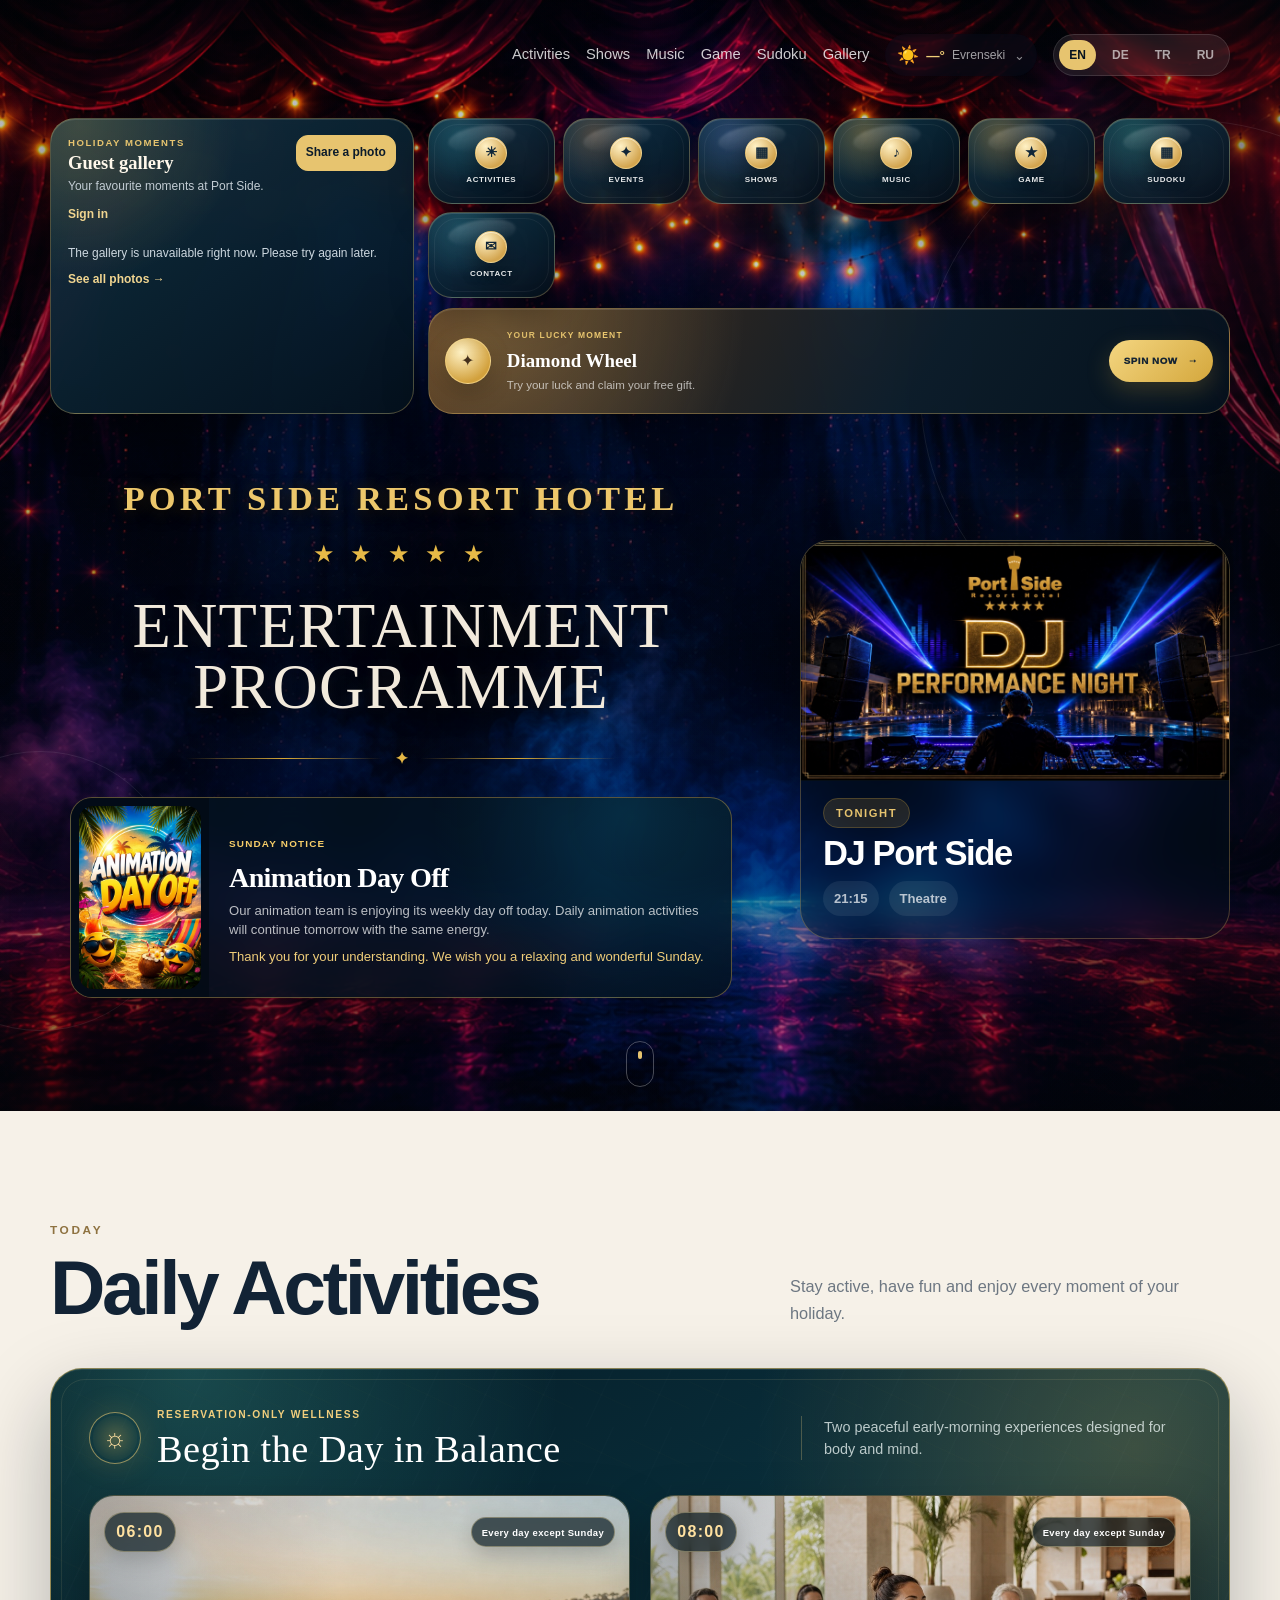
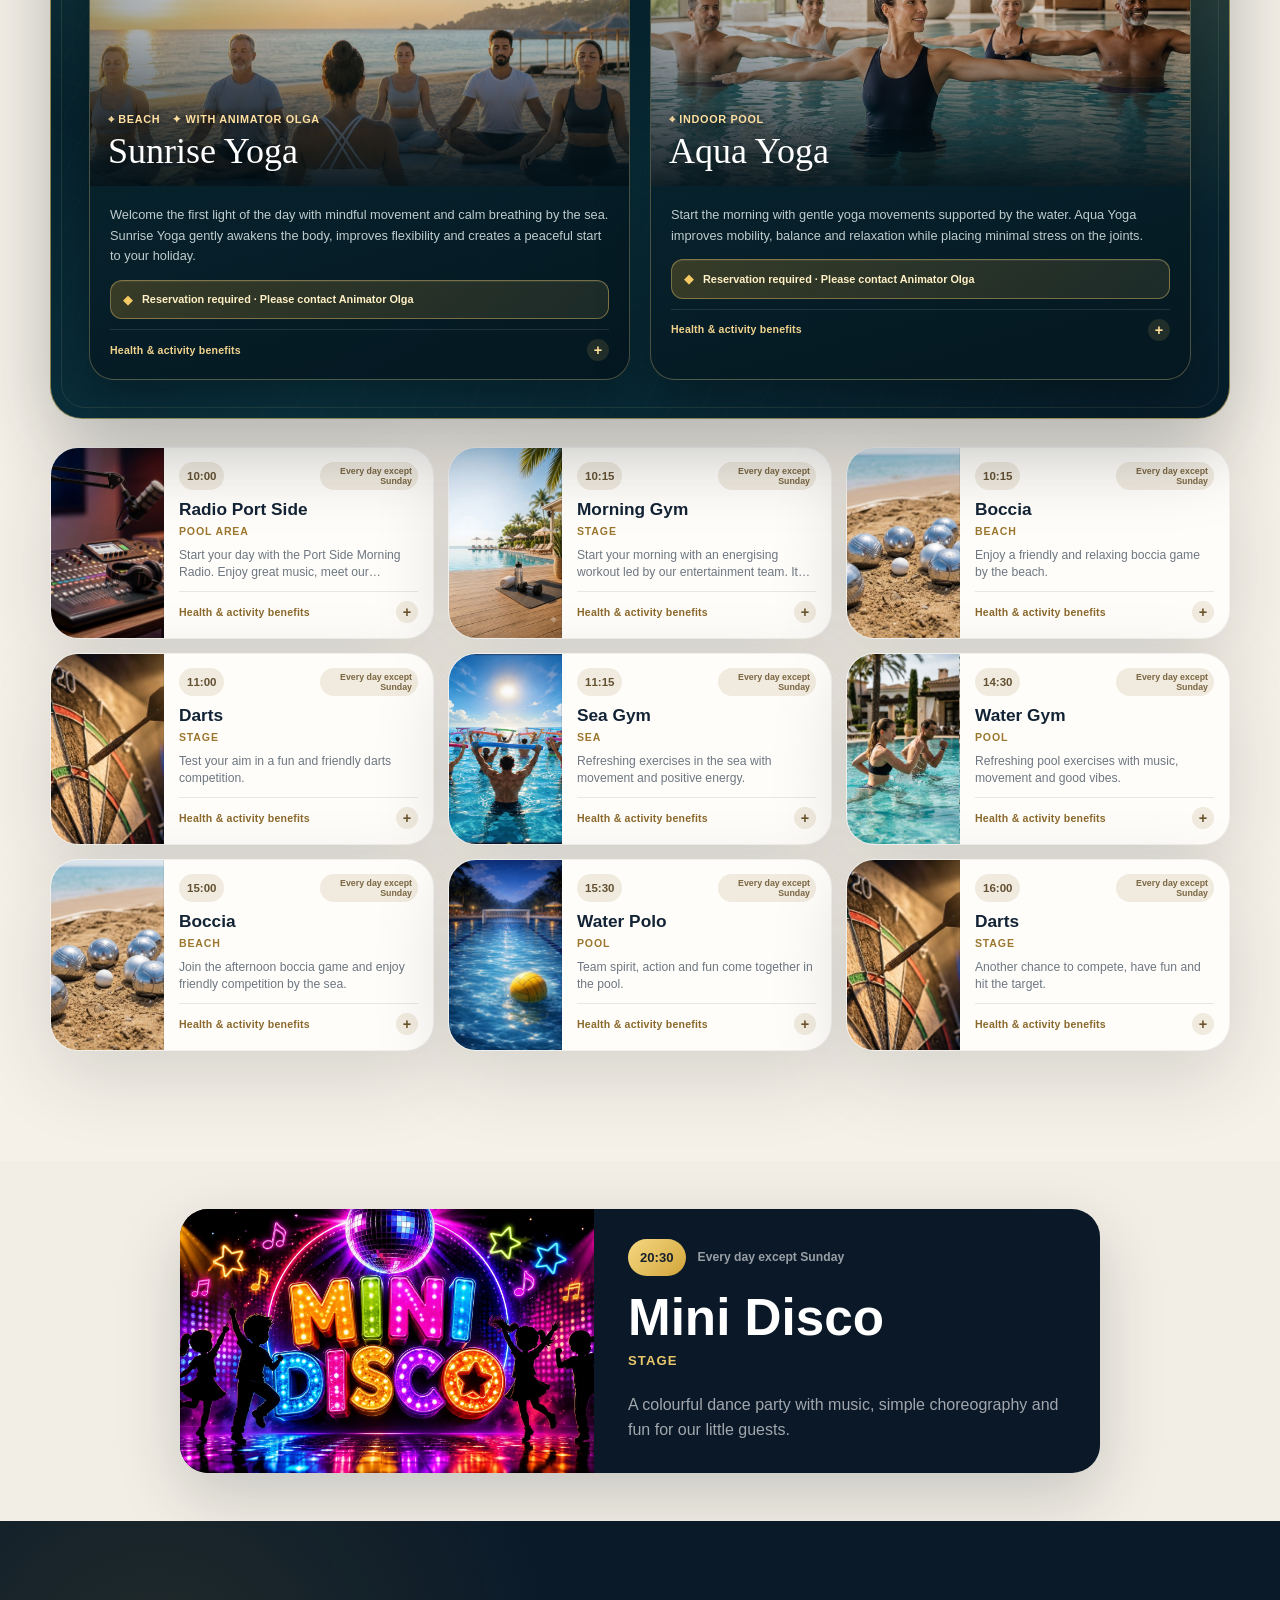
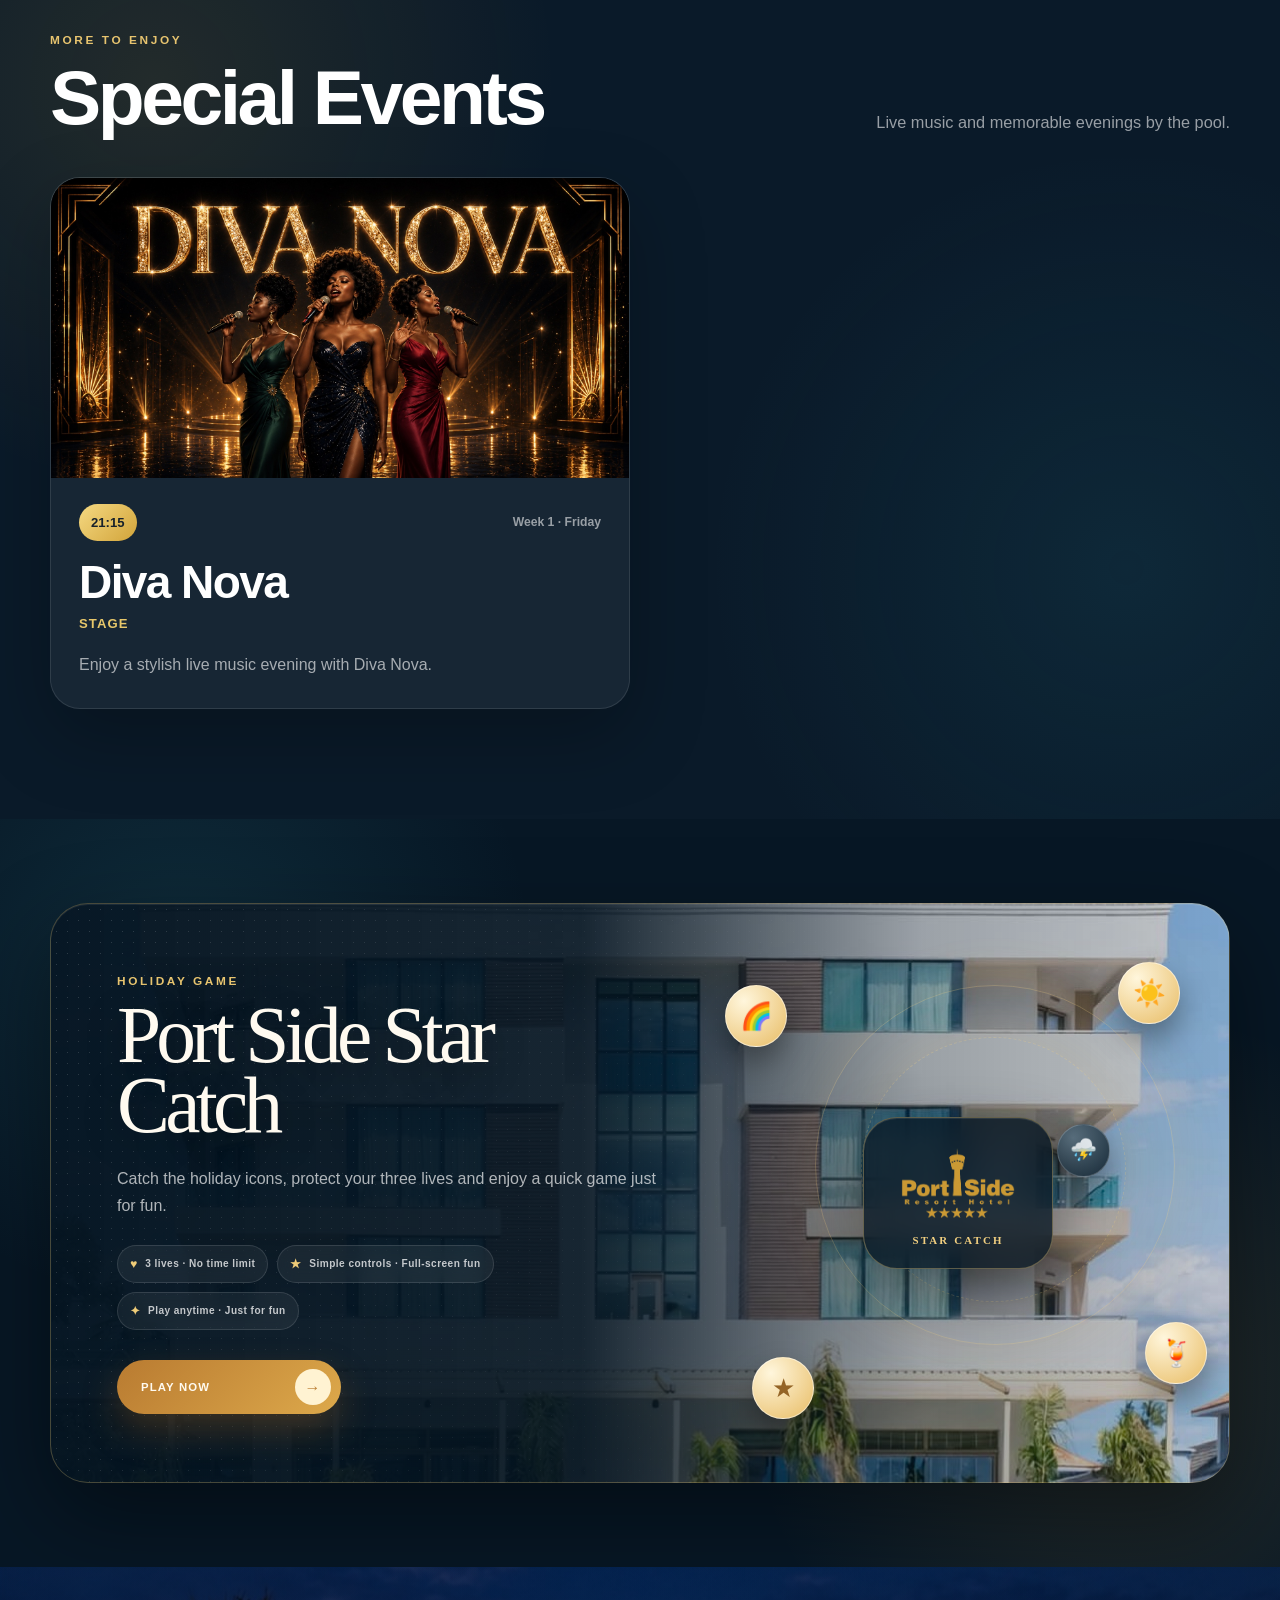
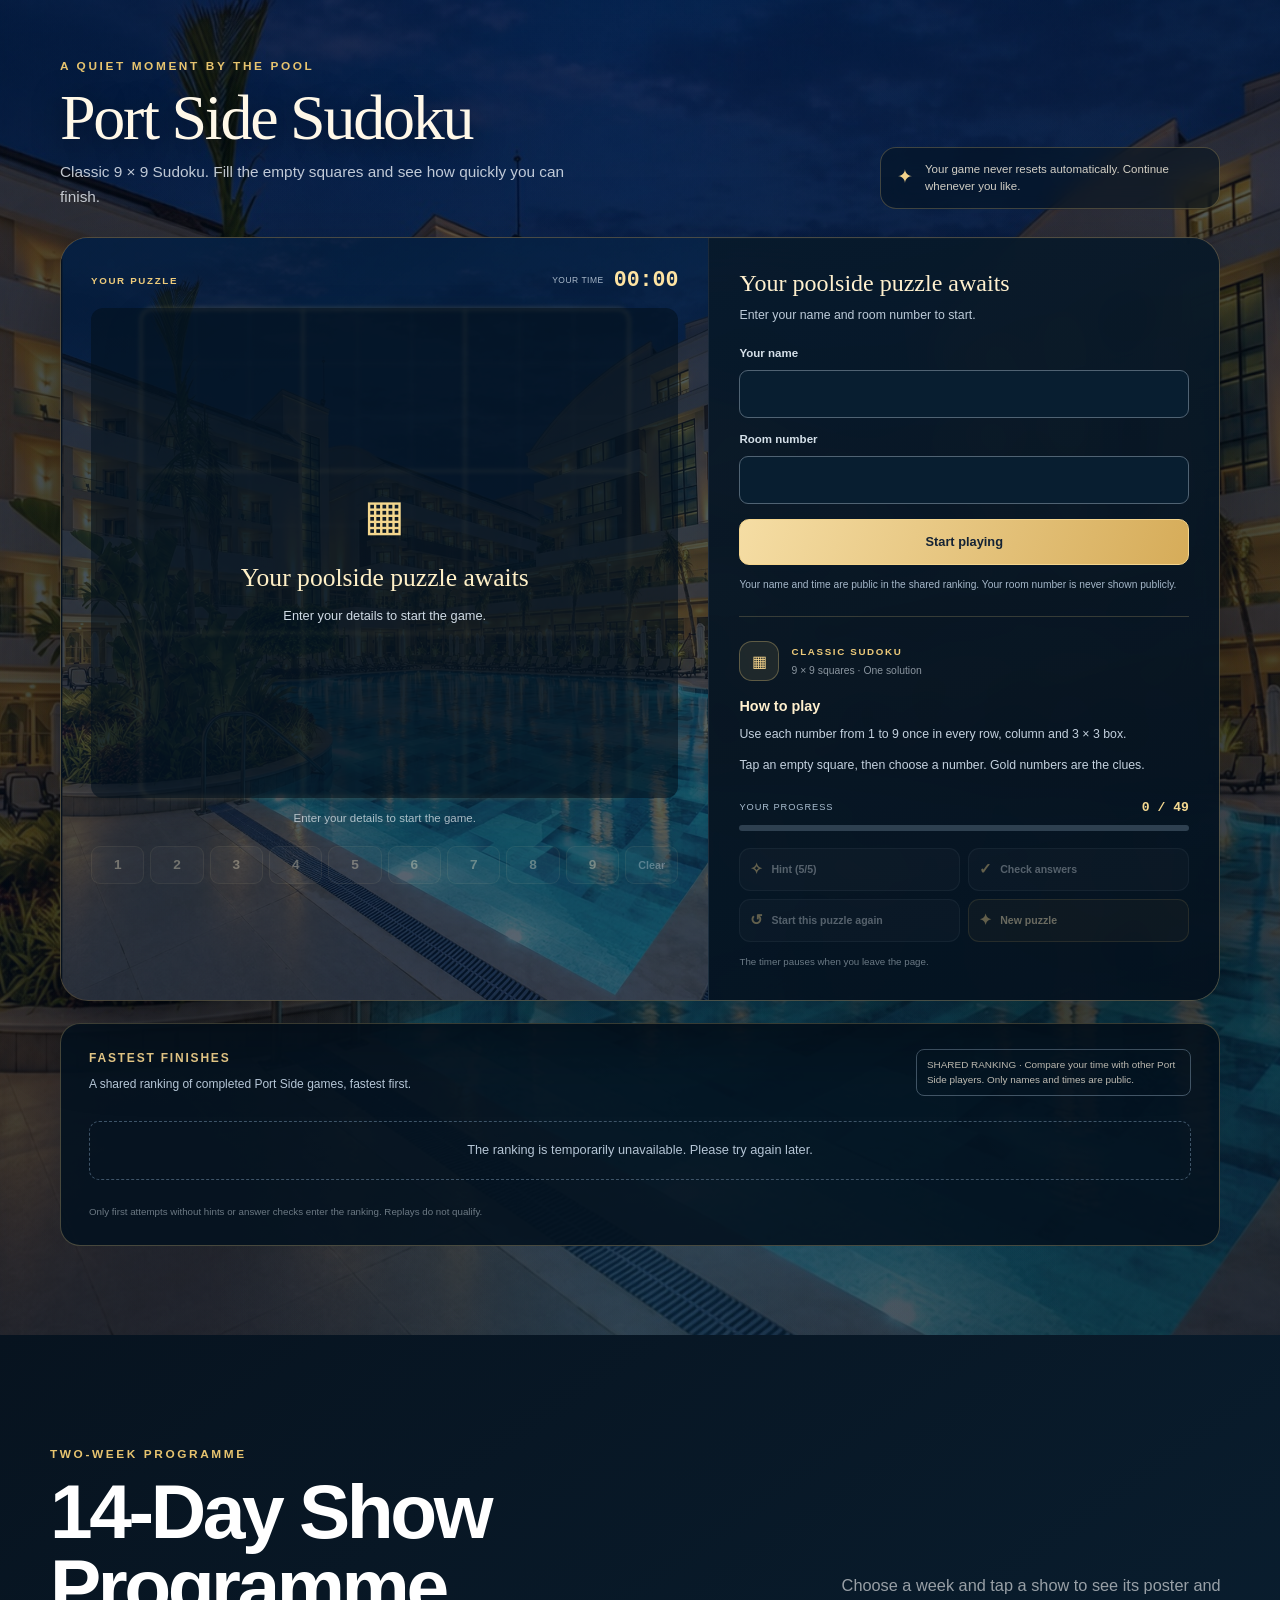
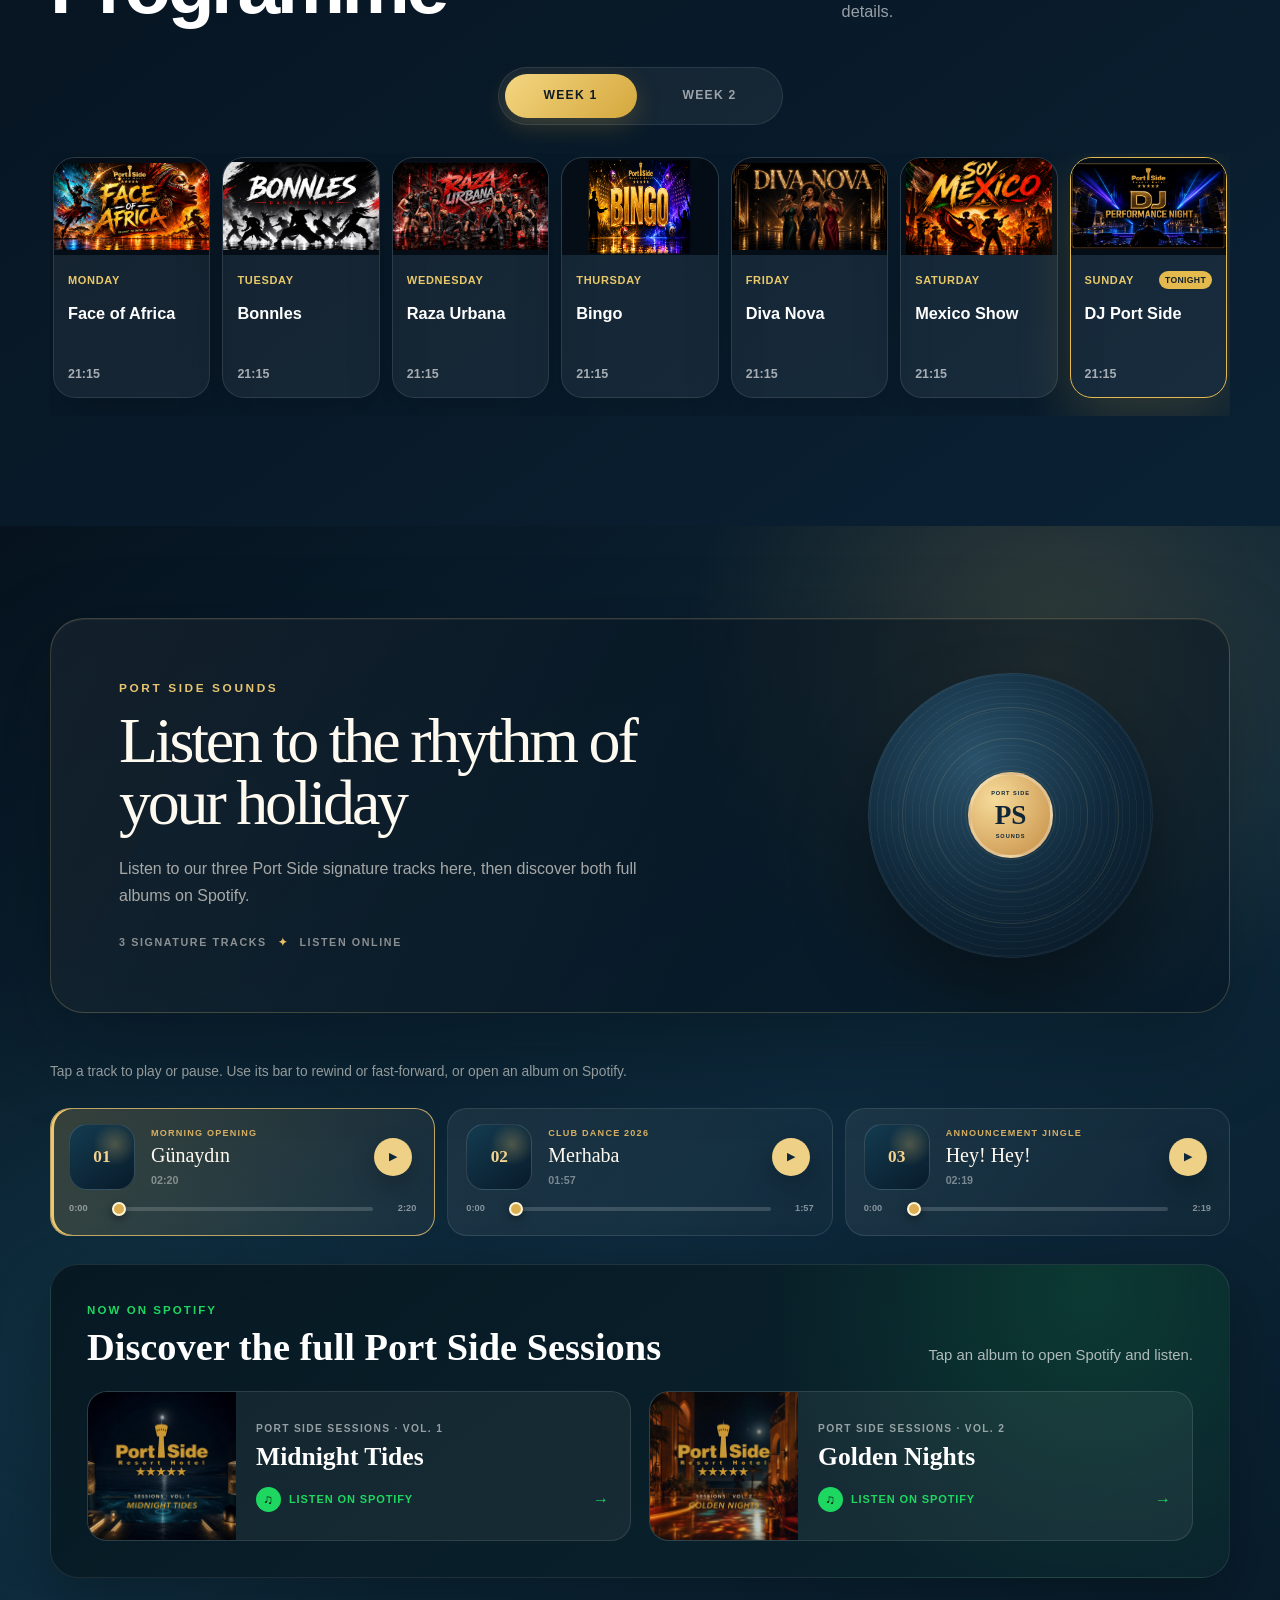
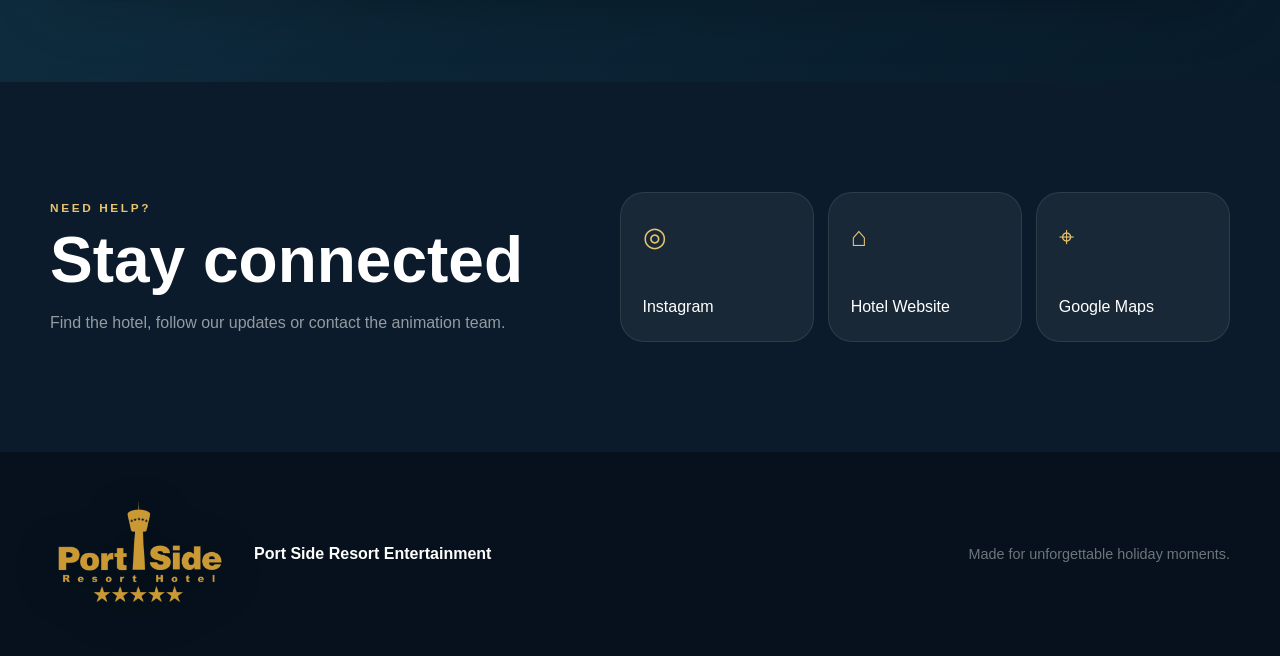
==== commit 18fe53b1: "Refresh cached programme pages safely" ====
--- a/index.html
+++ b/index.html
@@ -596,7 +596,7 @@
     </div>
   </footer>
 
-  <script src="script.js?v=55"></script>
+  <script src="script.js?v=56"></script>
   <script src="gallery-config.js?v=1"></script>
   <script src="gallery-frames.js?v=1"></script>
   <script src="gallery.js?v=2"></script>
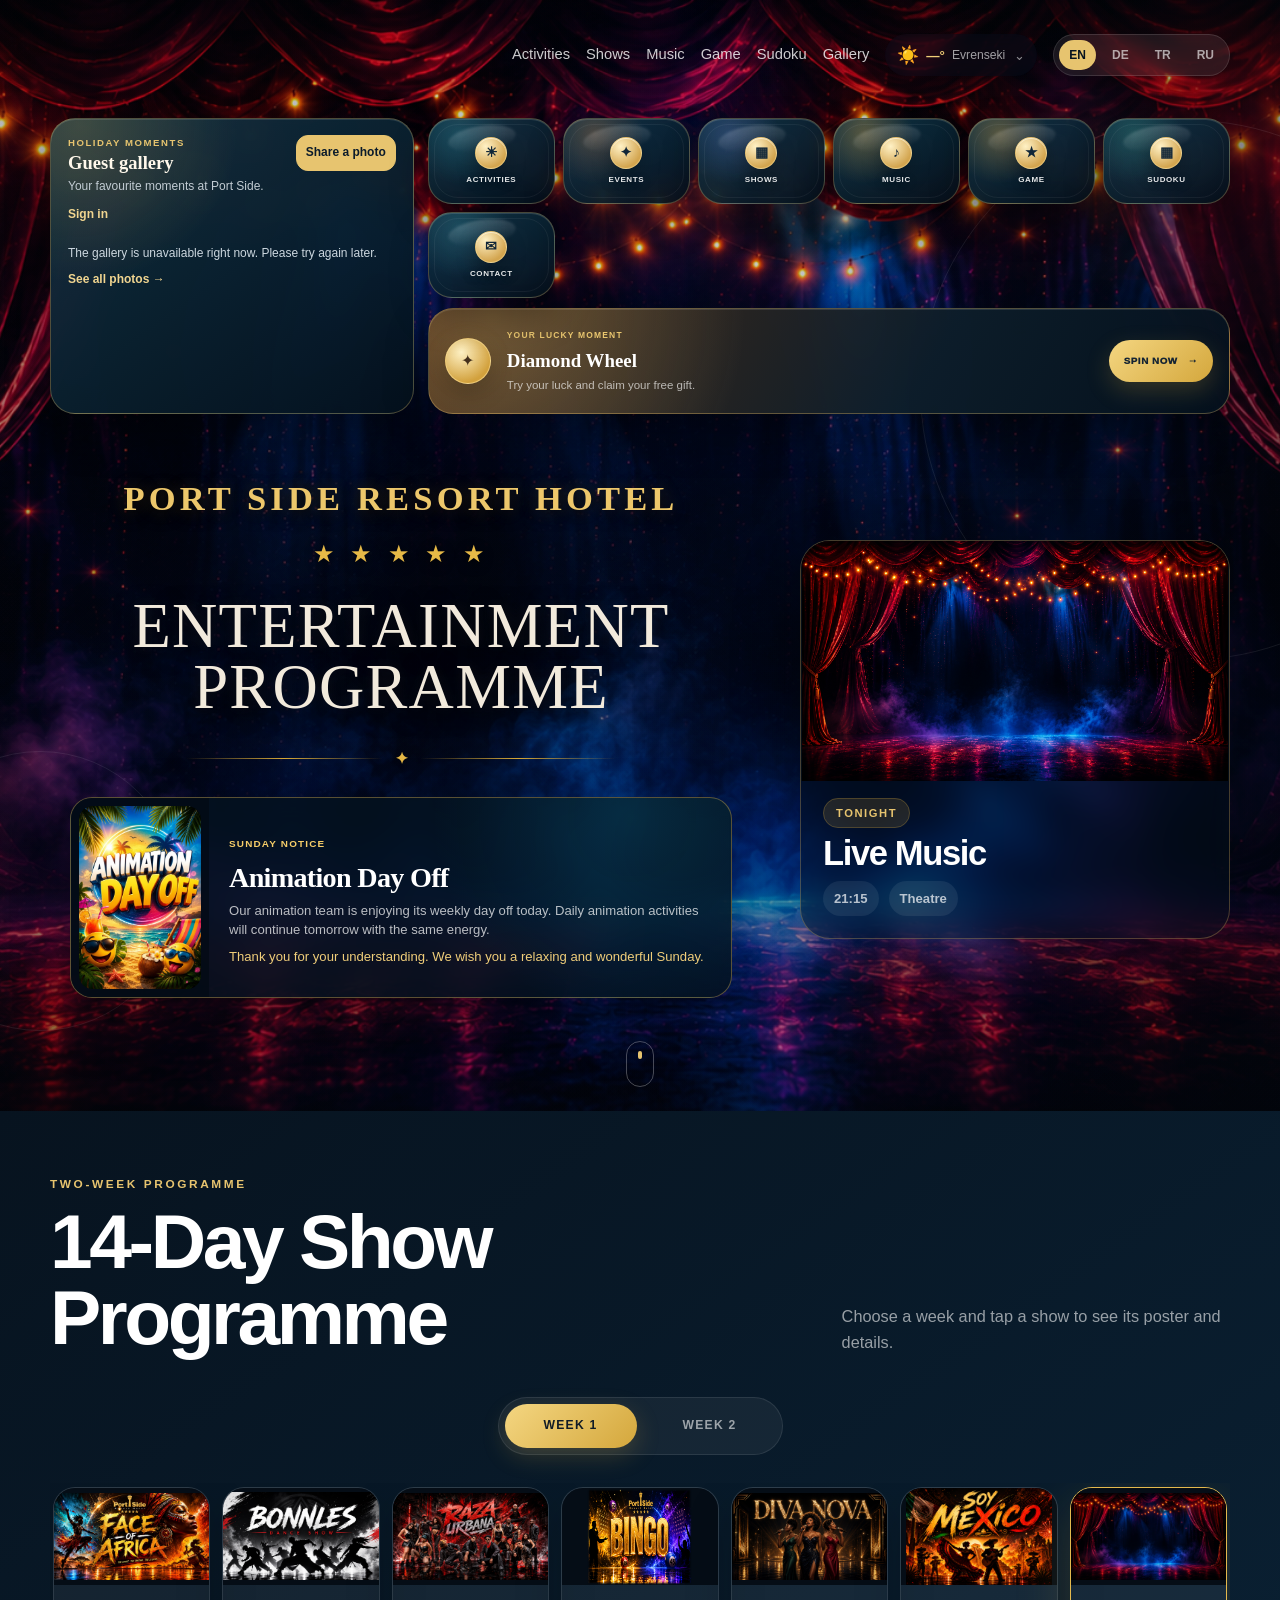
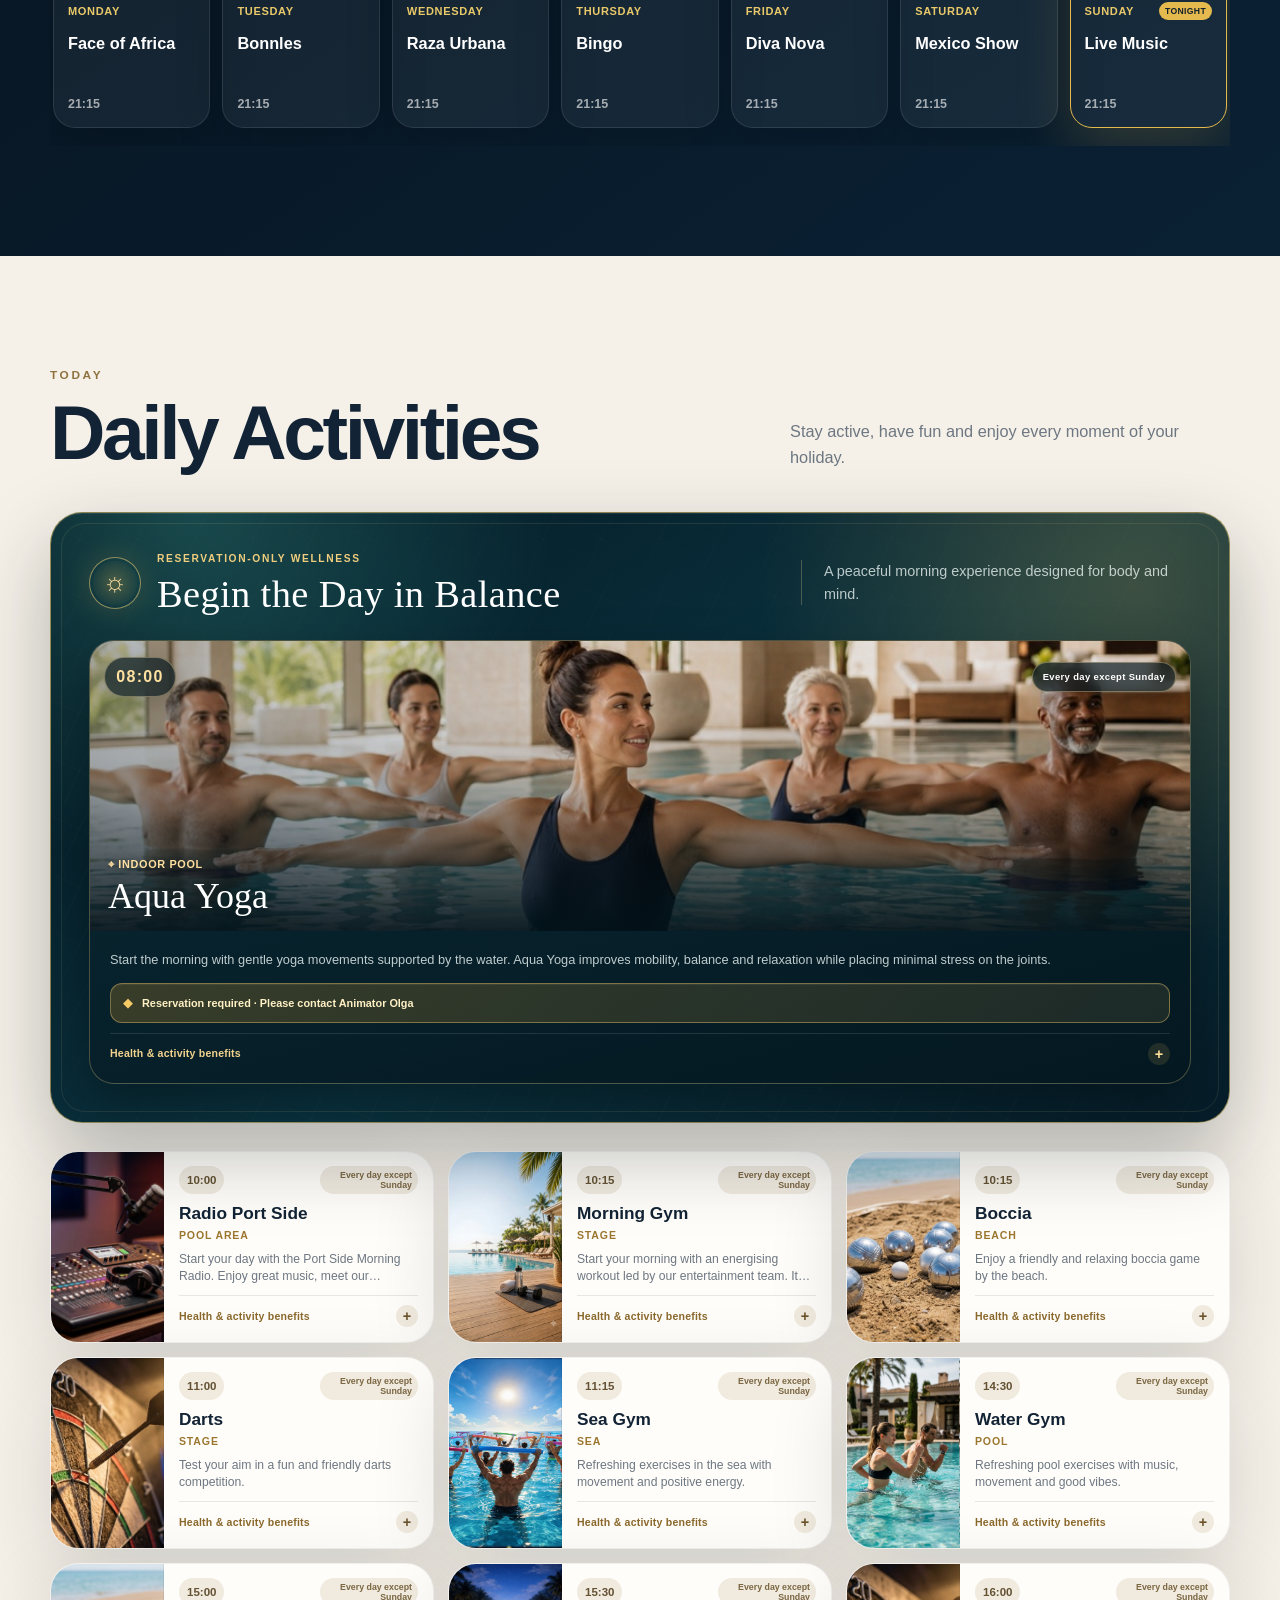
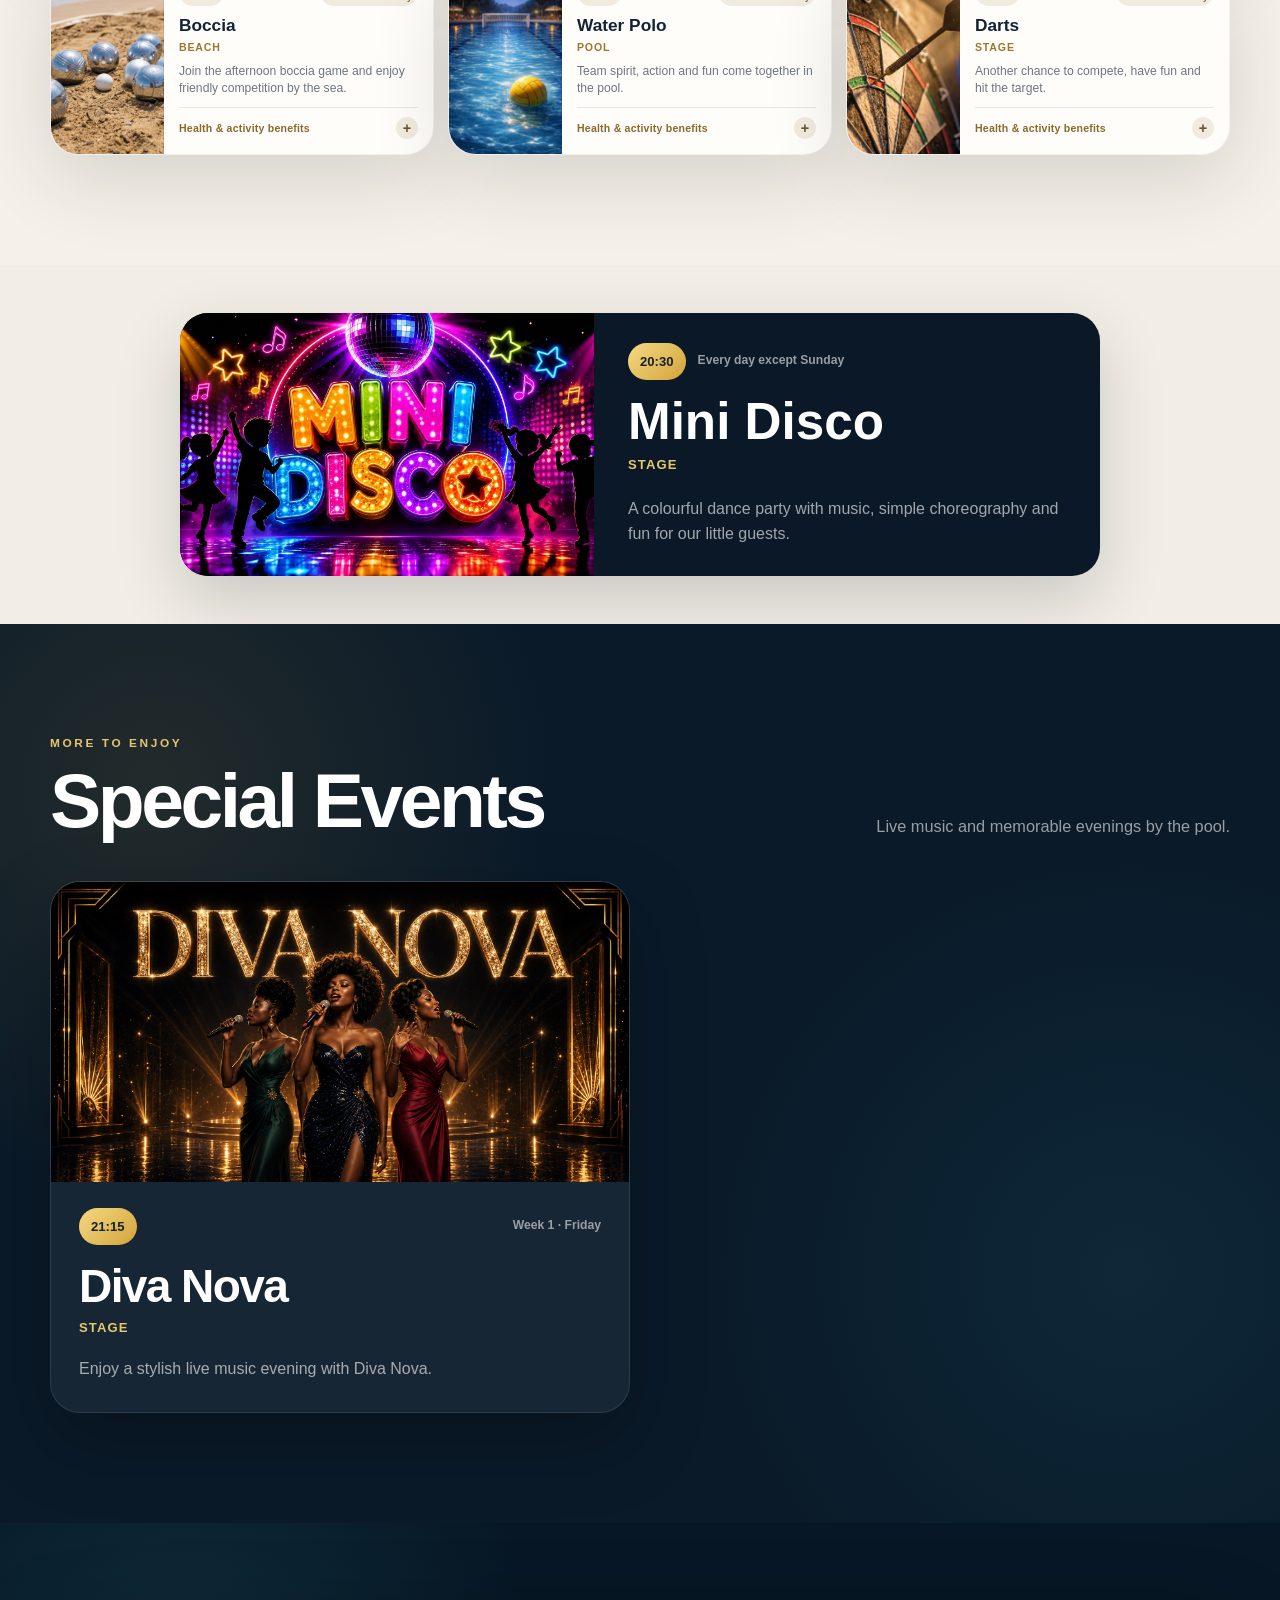
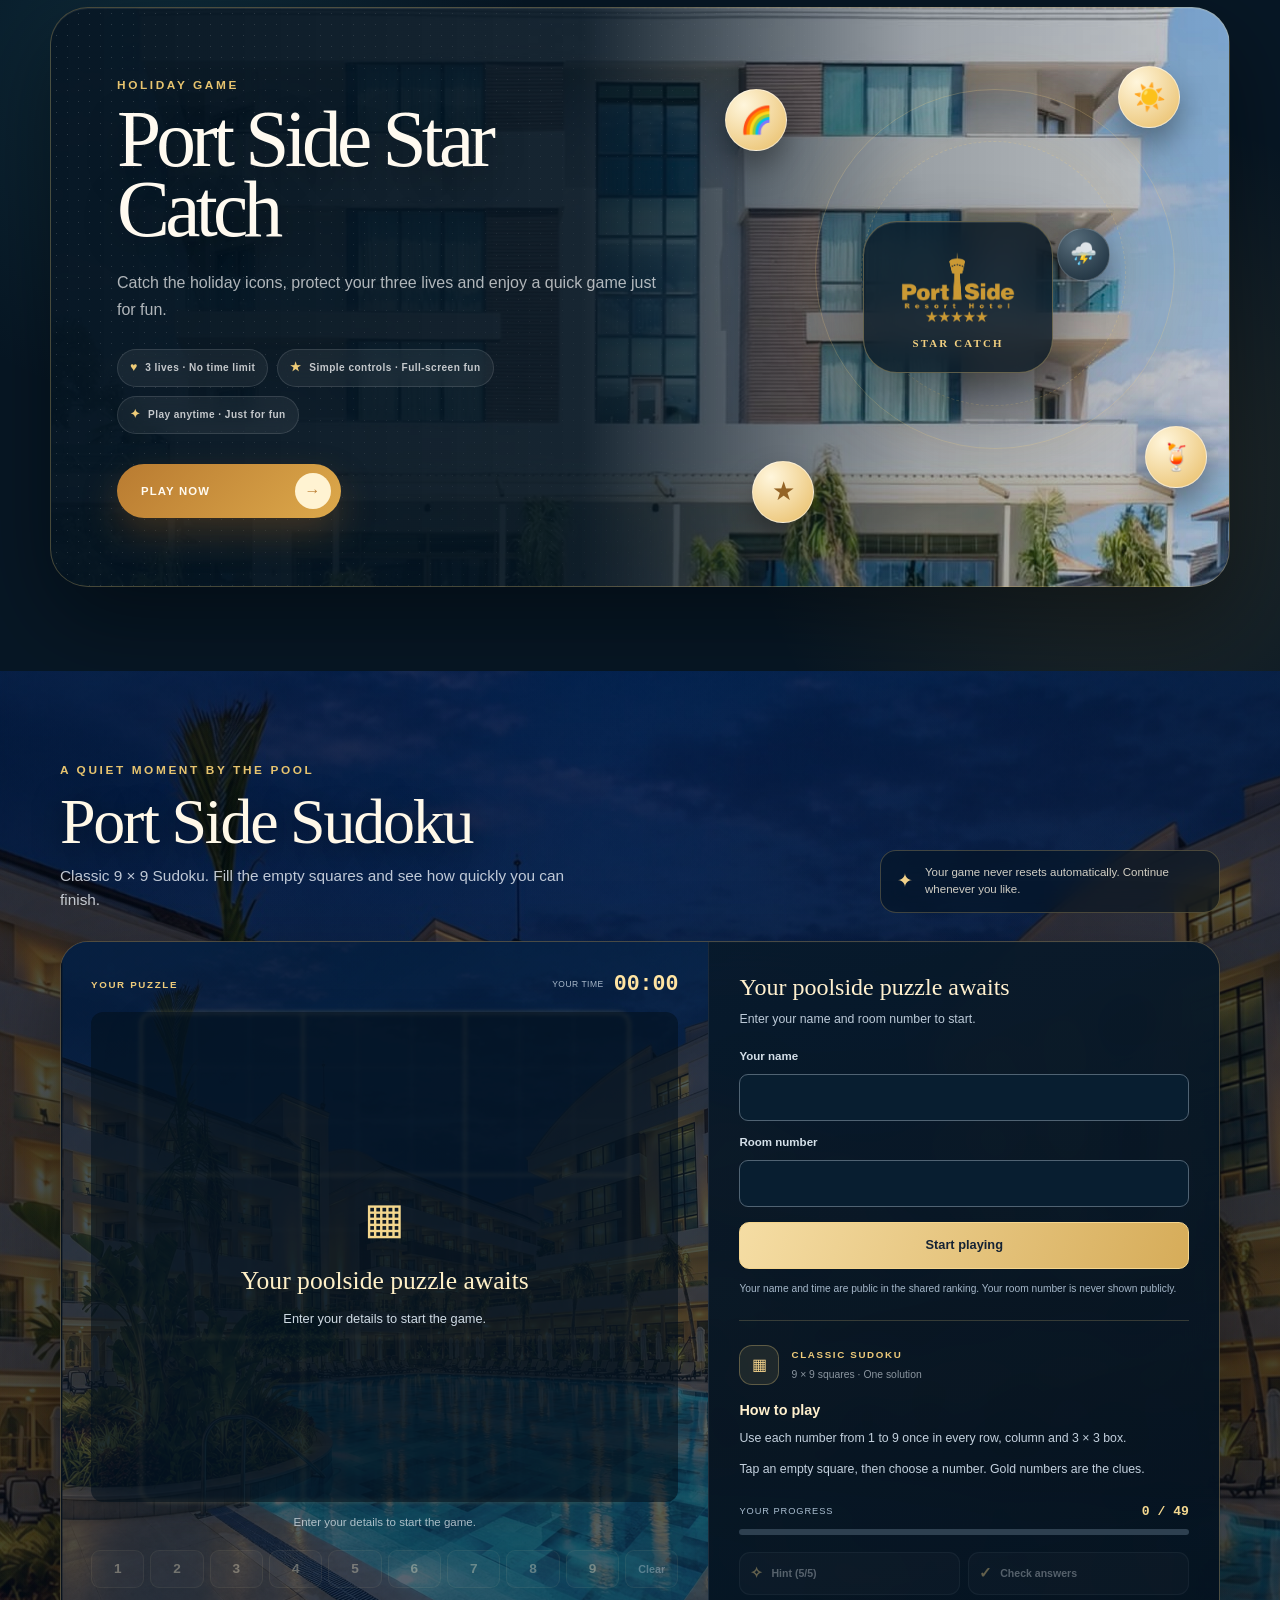
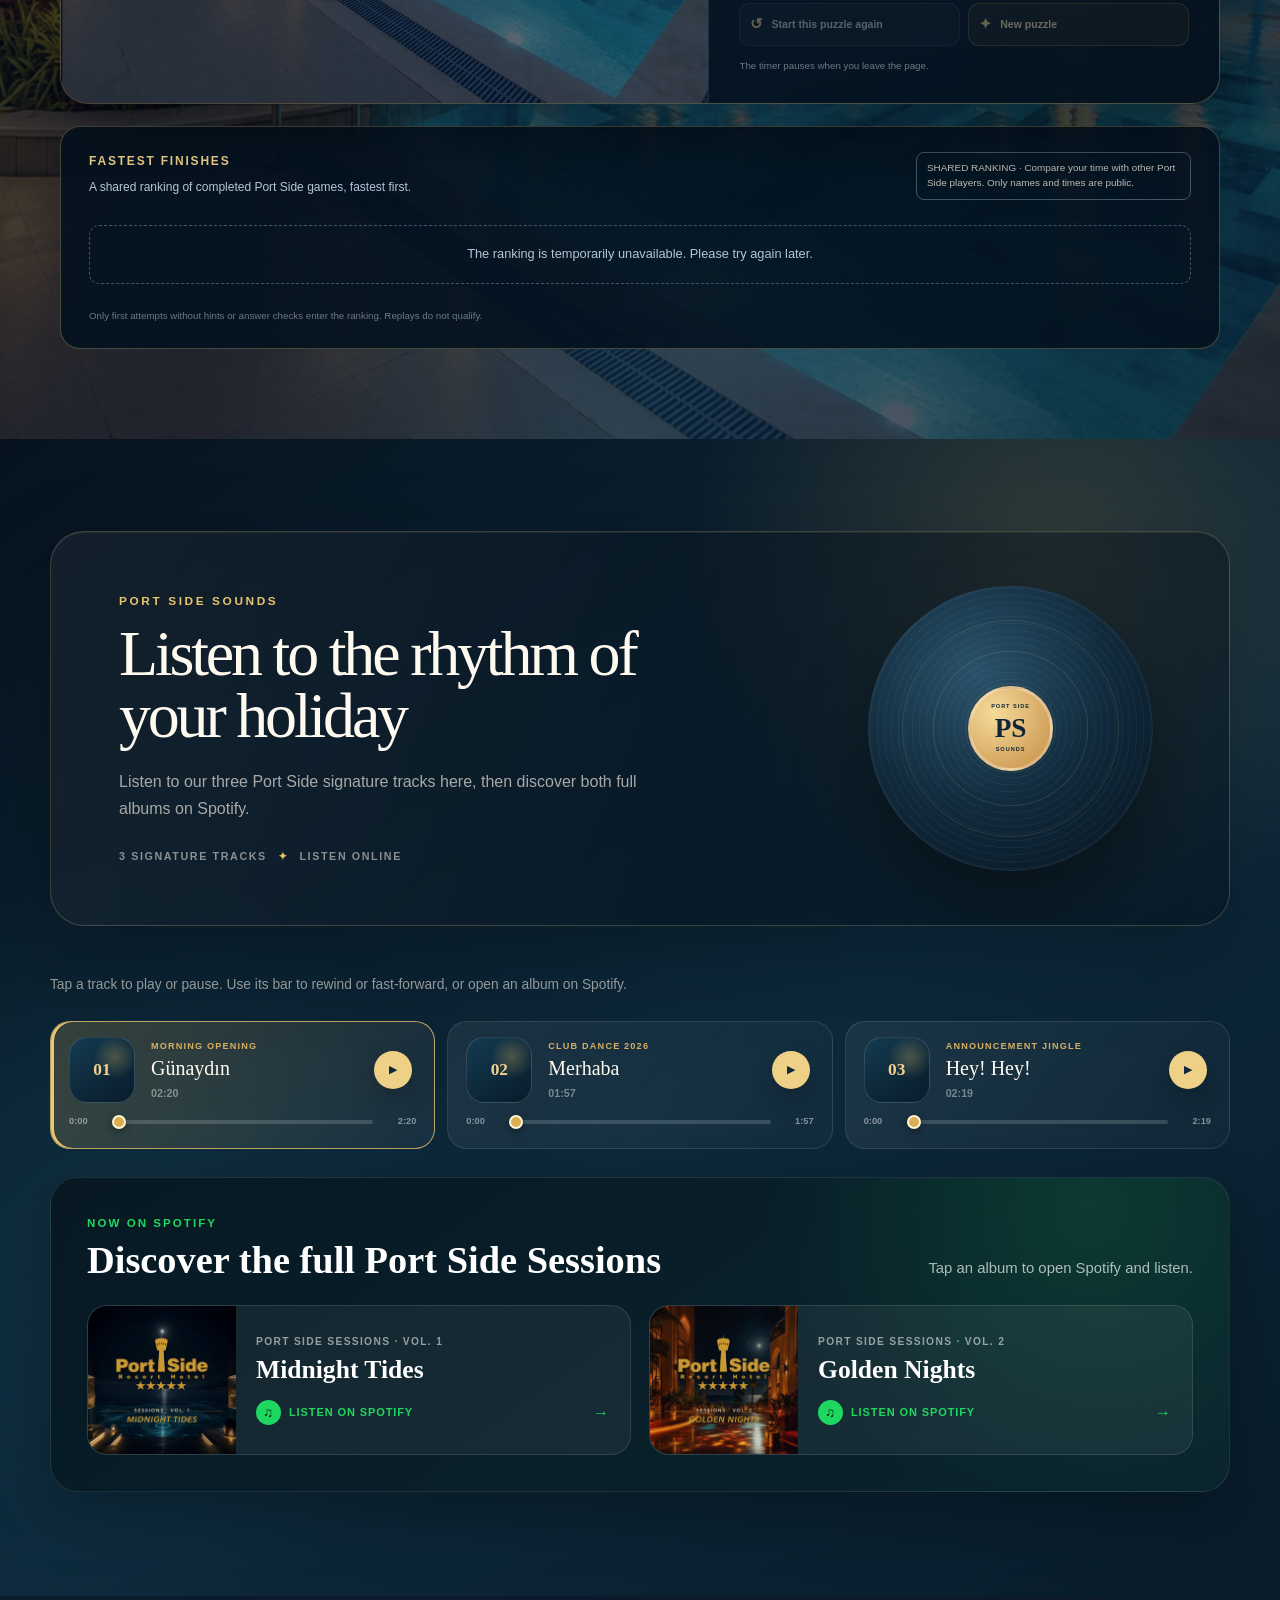
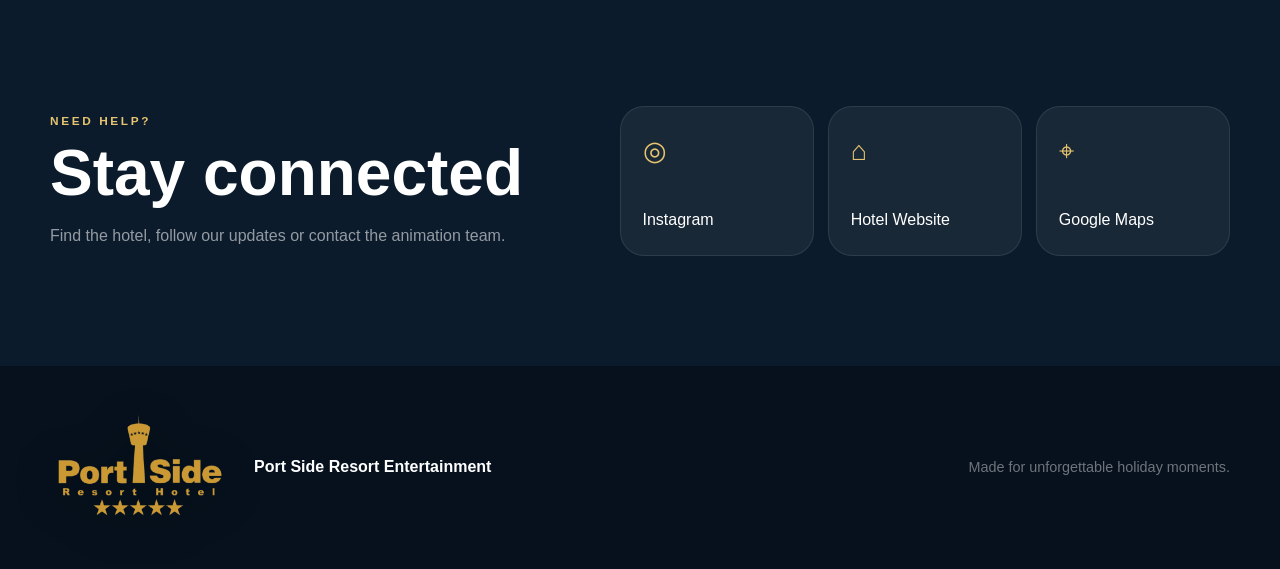
==== commit 429b58e1: "Move show programme up and update Sunday live music" ====
--- a/index.html
+++ b/index.html
@@ -10,7 +10,7 @@
   <link rel="manifest" href="manifest.json" />
   <link rel="icon" href="logo.png" />
   <link rel="apple-touch-icon" href="logo.png" />
-  <link rel="stylesheet" href="style.css?v=58" />
+  <link rel="stylesheet" href="style.css?v=59" />
   <link rel="stylesheet" href="gallery.css?v=2" />
 </head>
 <body>
@@ -197,6 +197,27 @@
   </header>
 
   <main>
+    <section id="shows" class="section dark-section">
+      <div class="shell">
+        <div class="section-heading split-heading">
+          <div>
+            <p class="section-kicker gold" data-i18n="showProgrammeKicker">TWO-WEEK PROGRAMME</p>
+            <h2 data-i18n="showsTitle">14-Day Show Programme</h2>
+          </div>
+          <p class="section-intro muted" data-i18n="showsIntro">
+            Choose a week and tap a show to see its poster and details.
+          </p>
+        </div>
+
+        <div class="programme-tabs" role="tablist" aria-label="Show programme weeks">
+          <button class="programme-tab active" id="week1Tab" type="button" role="tab" data-week="0" aria-selected="true" data-i18n="weekOne">WEEK 1</button>
+          <button class="programme-tab" id="week2Tab" type="button" role="tab" data-week="1" aria-selected="false" data-i18n="weekTwo">WEEK 2</button>
+        </div>
+
+        <div class="show-programme-grid" id="showProgrammeGrid" role="tabpanel" aria-live="polite"></div>
+      </div>
+    </section>
+
     <section id="activities" class="section light-section">
       <div class="shell">
         <div class="section-heading split-heading">
@@ -422,27 +443,6 @@
       </div>
     </section>
 
-    <section id="shows" class="section dark-section">
-      <div class="shell">
-        <div class="section-heading split-heading">
-          <div>
-            <p class="section-kicker gold" data-i18n="showProgrammeKicker">TWO-WEEK PROGRAMME</p>
-            <h2 data-i18n="showsTitle">14-Day Show Programme</h2>
-          </div>
-          <p class="section-intro muted" data-i18n="showsIntro">
-            Choose a week and tap a show to see its poster and details.
-          </p>
-        </div>
-
-        <div class="programme-tabs" role="tablist" aria-label="Show programme weeks">
-          <button class="programme-tab active" id="week1Tab" type="button" role="tab" data-week="0" aria-selected="true" data-i18n="weekOne">WEEK 1</button>
-          <button class="programme-tab" id="week2Tab" type="button" role="tab" data-week="1" aria-selected="false" data-i18n="weekTwo">WEEK 2</button>
-        </div>
-
-        <div class="show-programme-grid" id="showProgrammeGrid" role="tabpanel" aria-live="polite"></div>
-      </div>
-    </section>
-
     <dialog class="show-modal" id="showModal" aria-labelledby="showModalTitle">
       <button class="show-modal-close" id="showModalClose" type="button" aria-label="Close">×</button>
       <div class="show-modal-poster" id="showModalPoster">
@@ -596,7 +596,7 @@
     </div>
   </footer>
 
-  <script src="script.js?v=56"></script>
+  <script src="script.js?v=57"></script>
   <script src="gallery-config.js?v=1"></script>
   <script src="gallery-frames.js?v=1"></script>
   <script src="gallery.js?v=2"></script>
--- a/style.css
+++ b/style.css
@@ -4330,6 +4330,10 @@
 
 /* ===== 14-DAY SHOW PROGRAMME ===== */
 
+#shows {
+  padding-top: clamp(32px, 5vw, 64px);
+}
+
 .programme-tabs {
   width: fit-content;
   display: grid;
@@ -5409,6 +5413,10 @@
   gap: 20px;
 }
 
+.wellness-card-grid > :only-child {
+  grid-column: 1 / -1;
+}
+
 .wellness-card {
   position: relative;
   display: block;
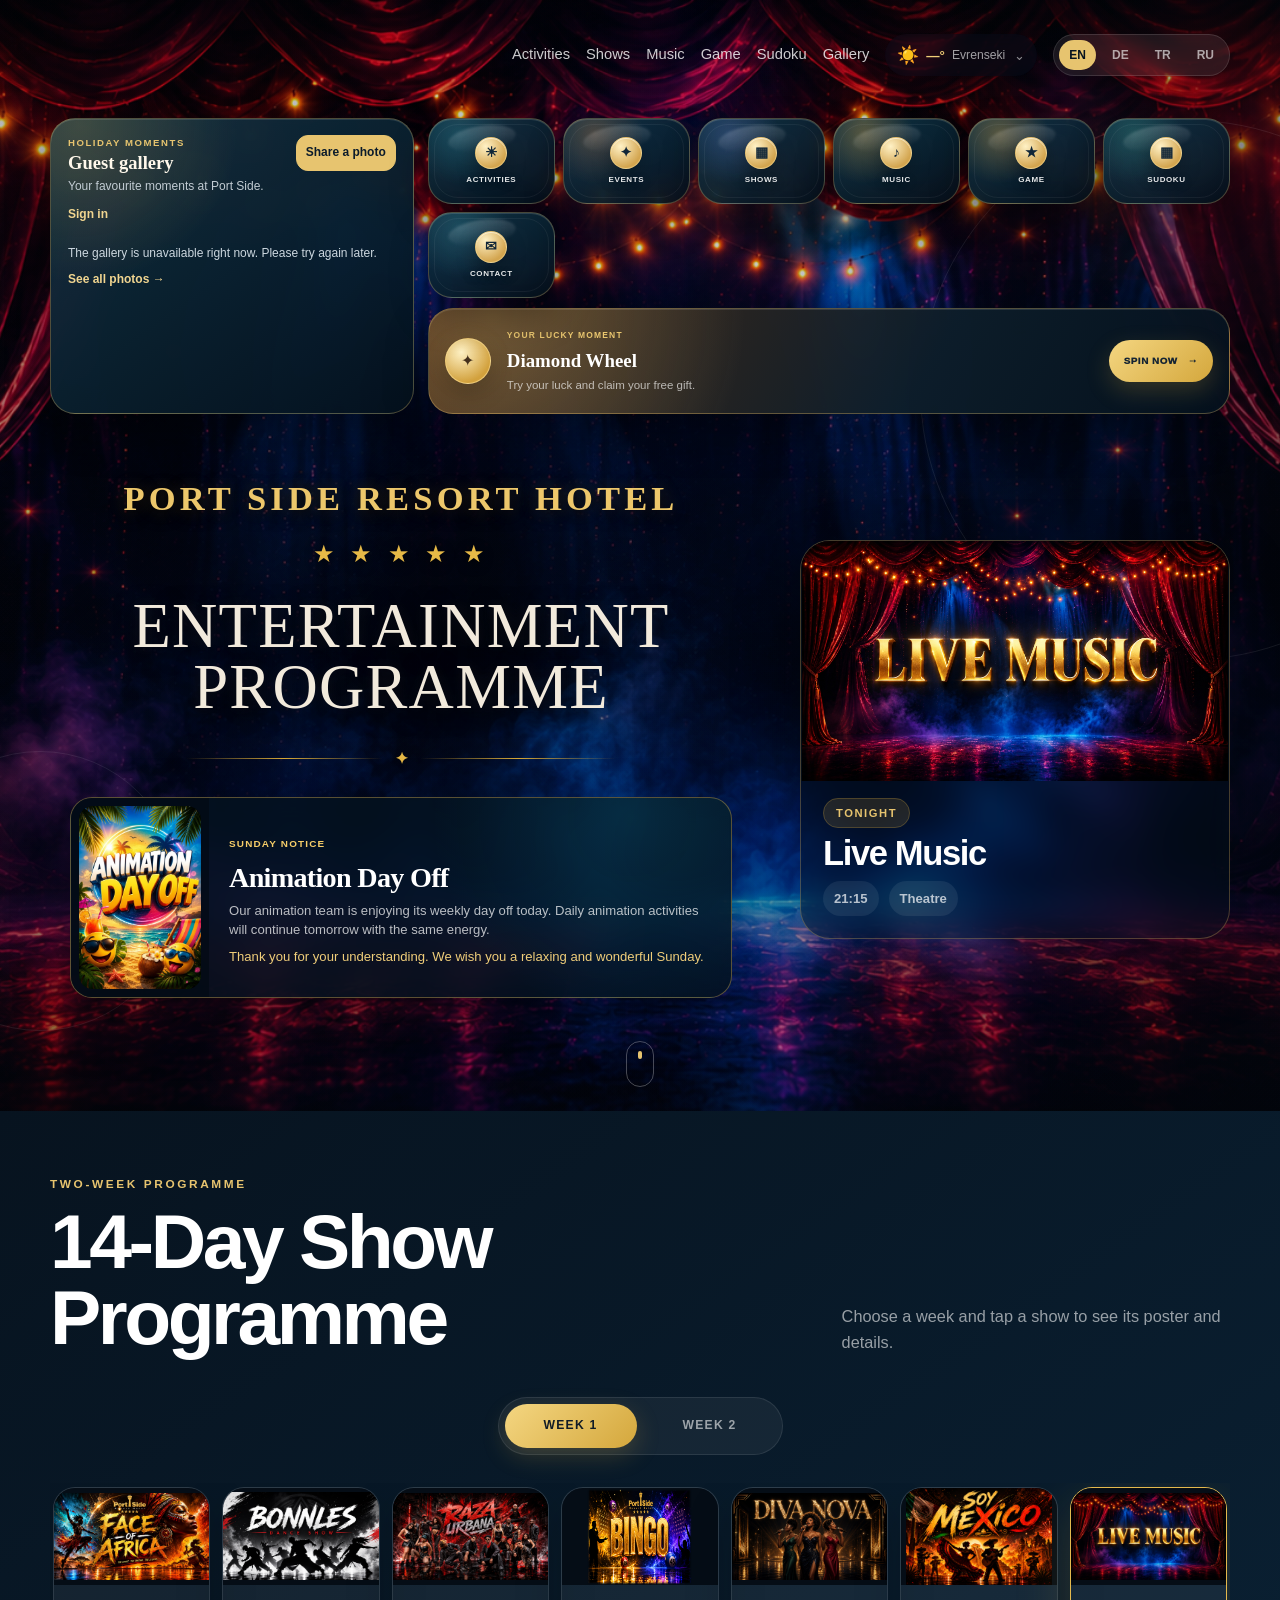
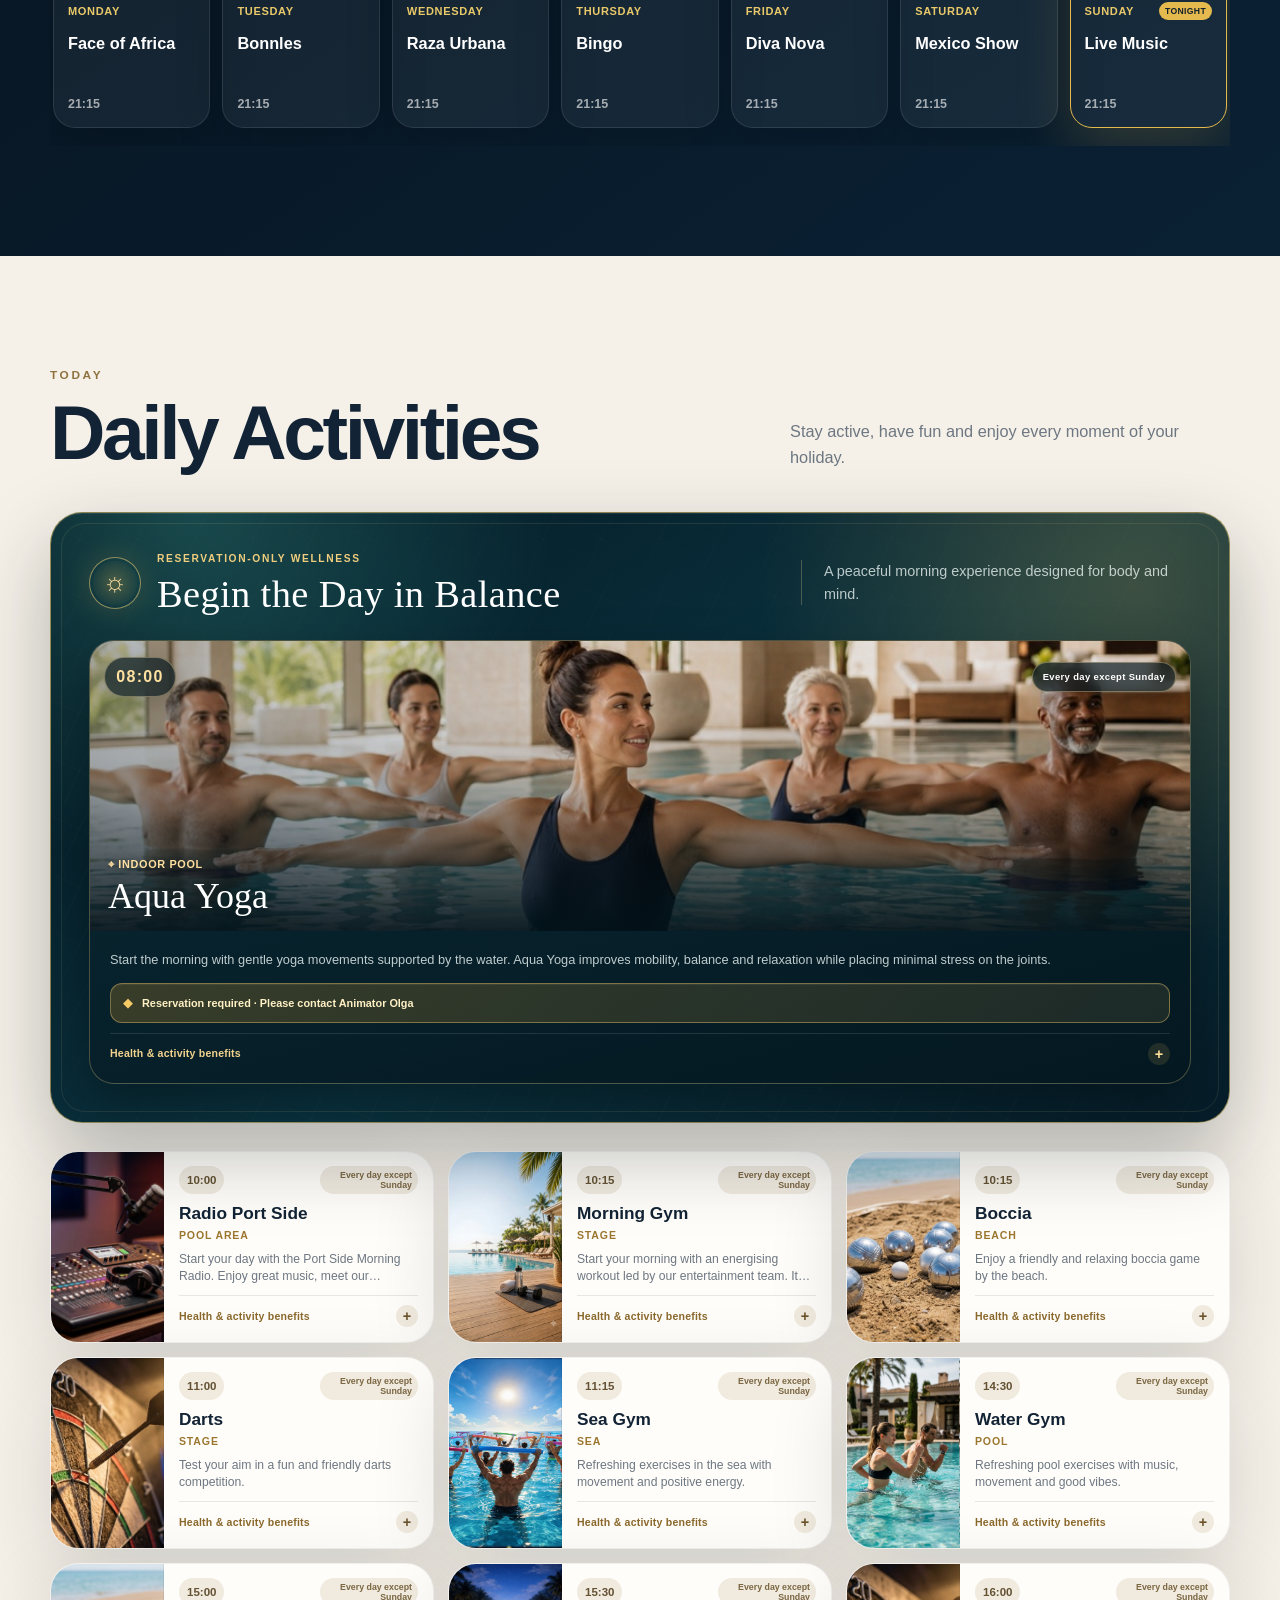
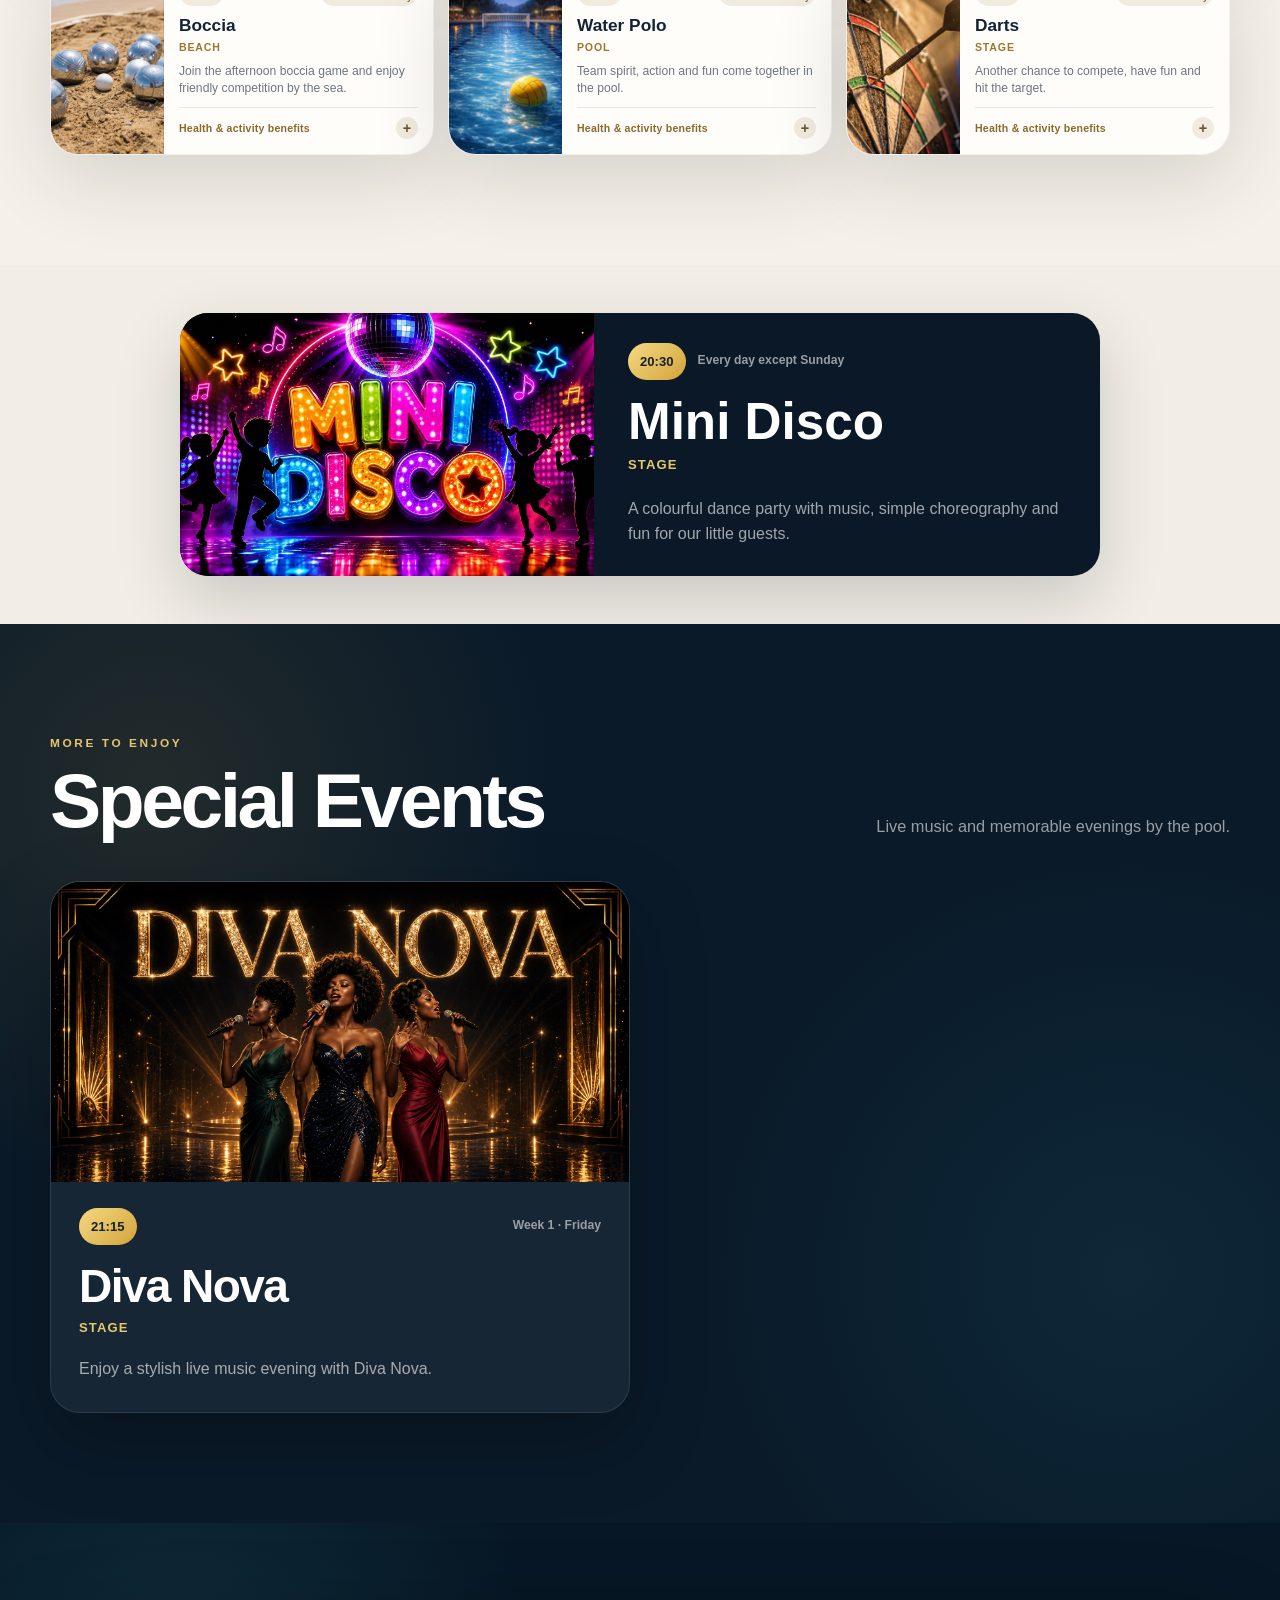
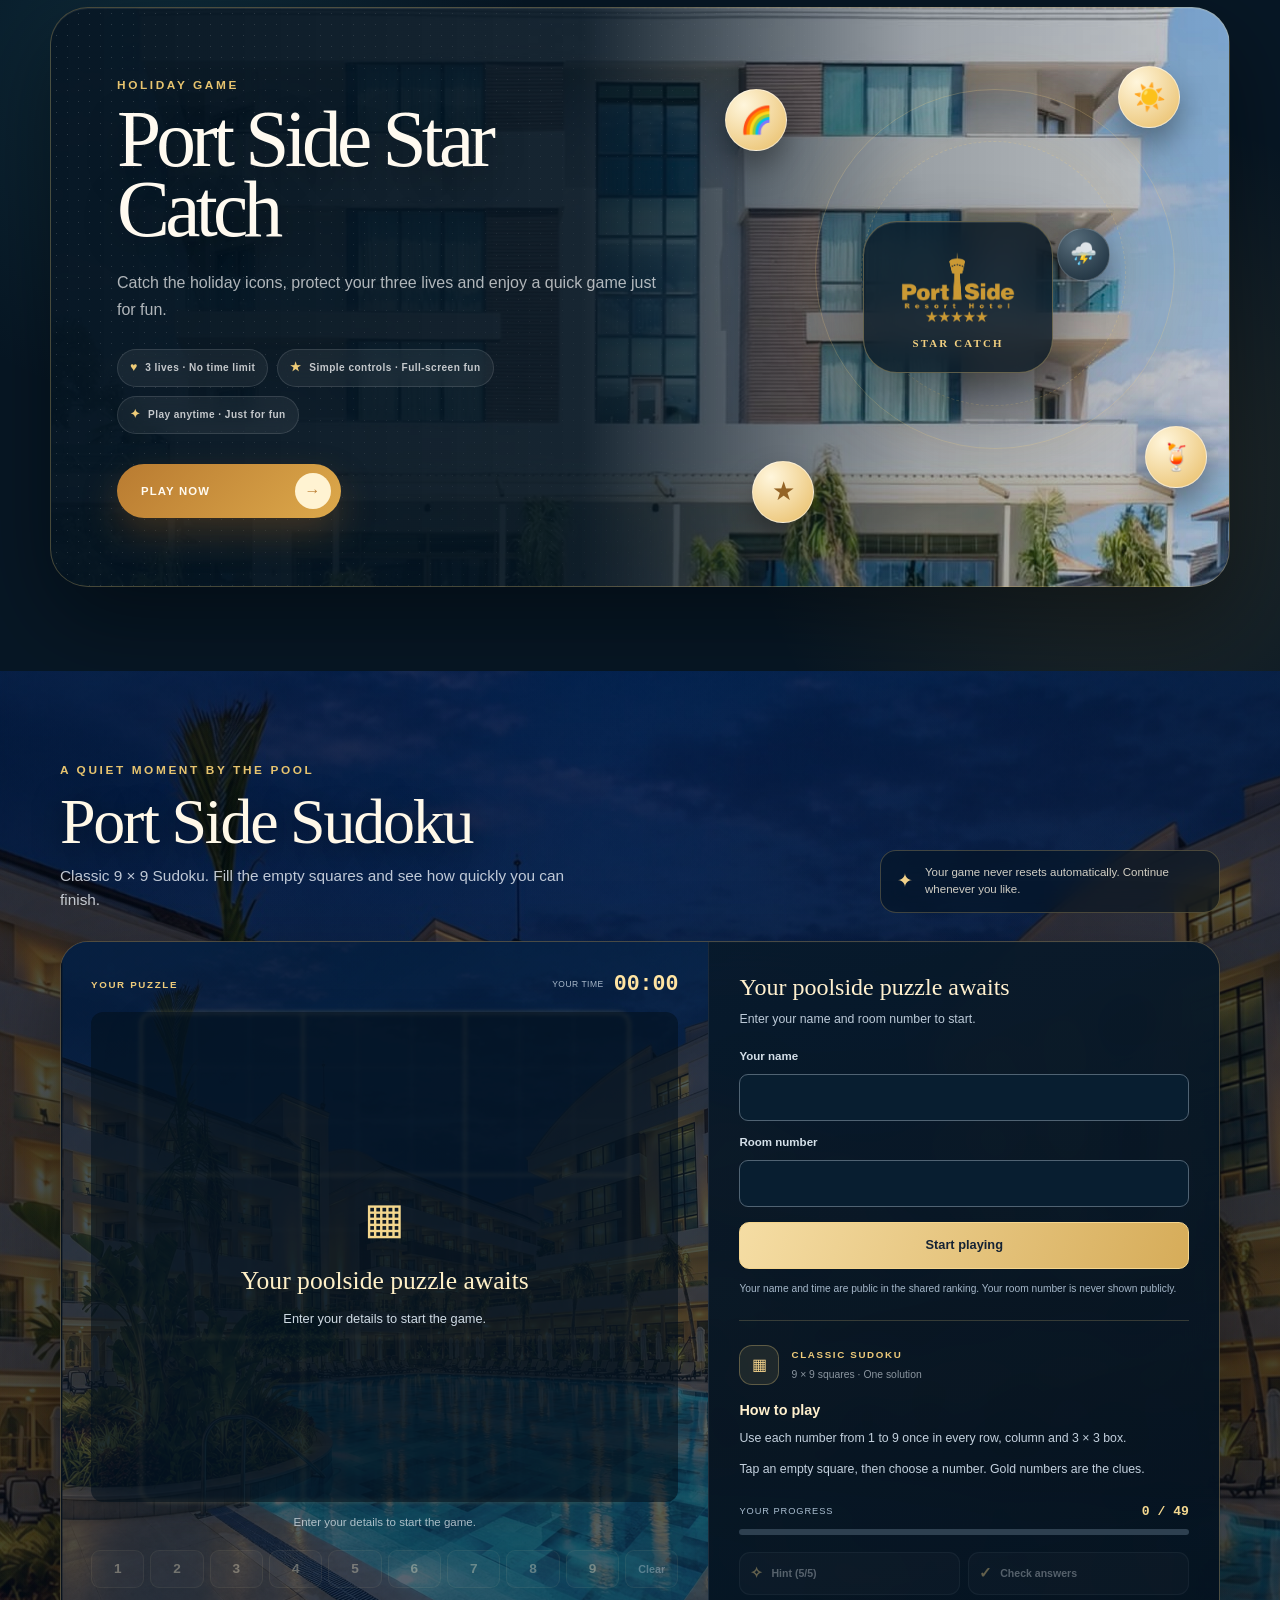
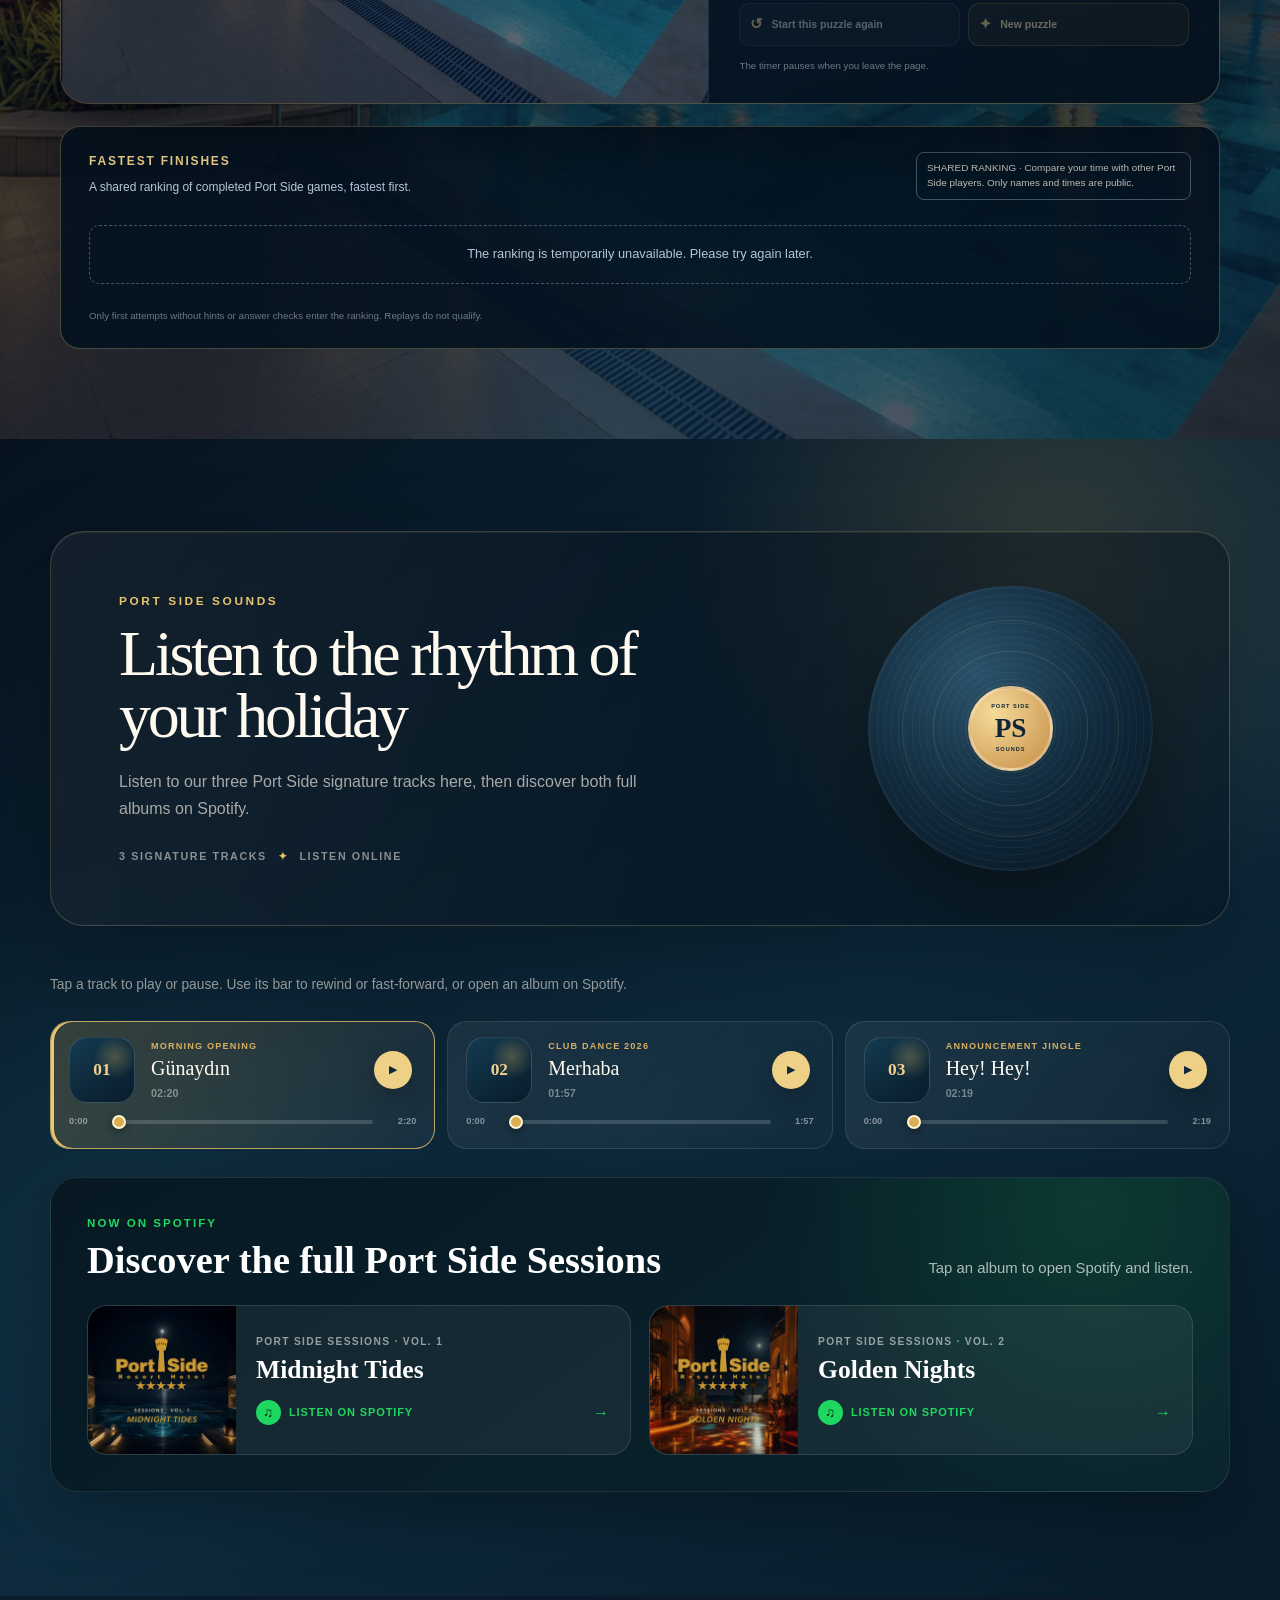
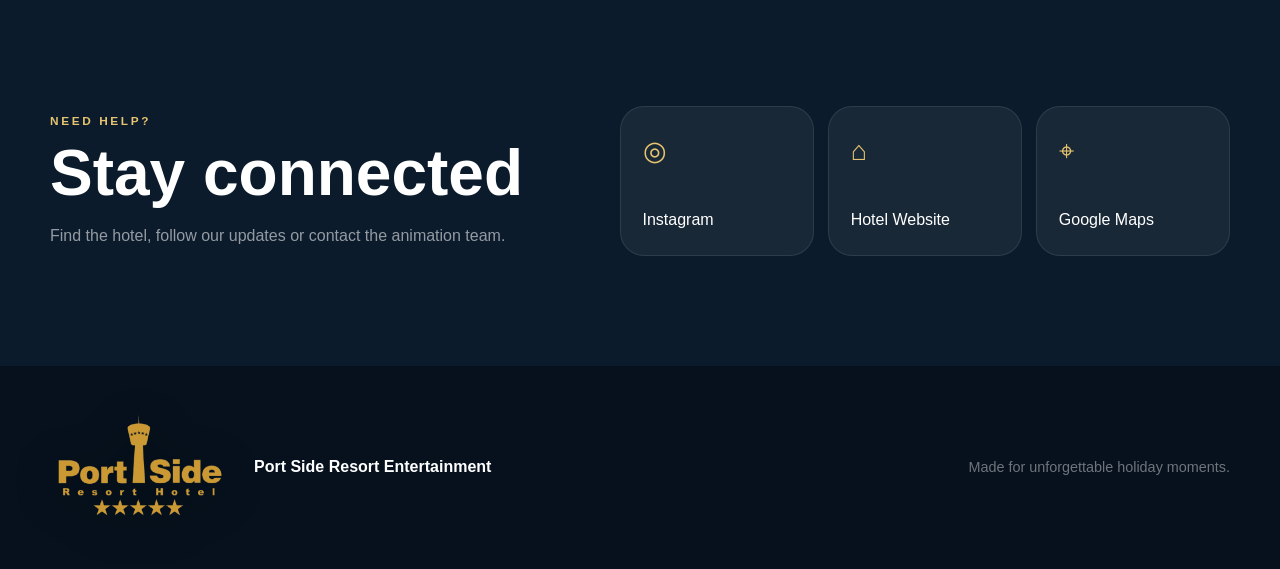
==== commit 5fac648f: "Add LIVE MUSIC title to Sunday poster" ====
--- a/index.html
+++ b/index.html
@@ -596,7 +596,7 @@
     </div>
   </footer>
 
-  <script src="script.js?v=57"></script>
+  <script src="script.js?v=58"></script>
   <script src="gallery-config.js?v=1"></script>
   <script src="gallery-frames.js?v=1"></script>
   <script src="gallery.js?v=2"></script>
